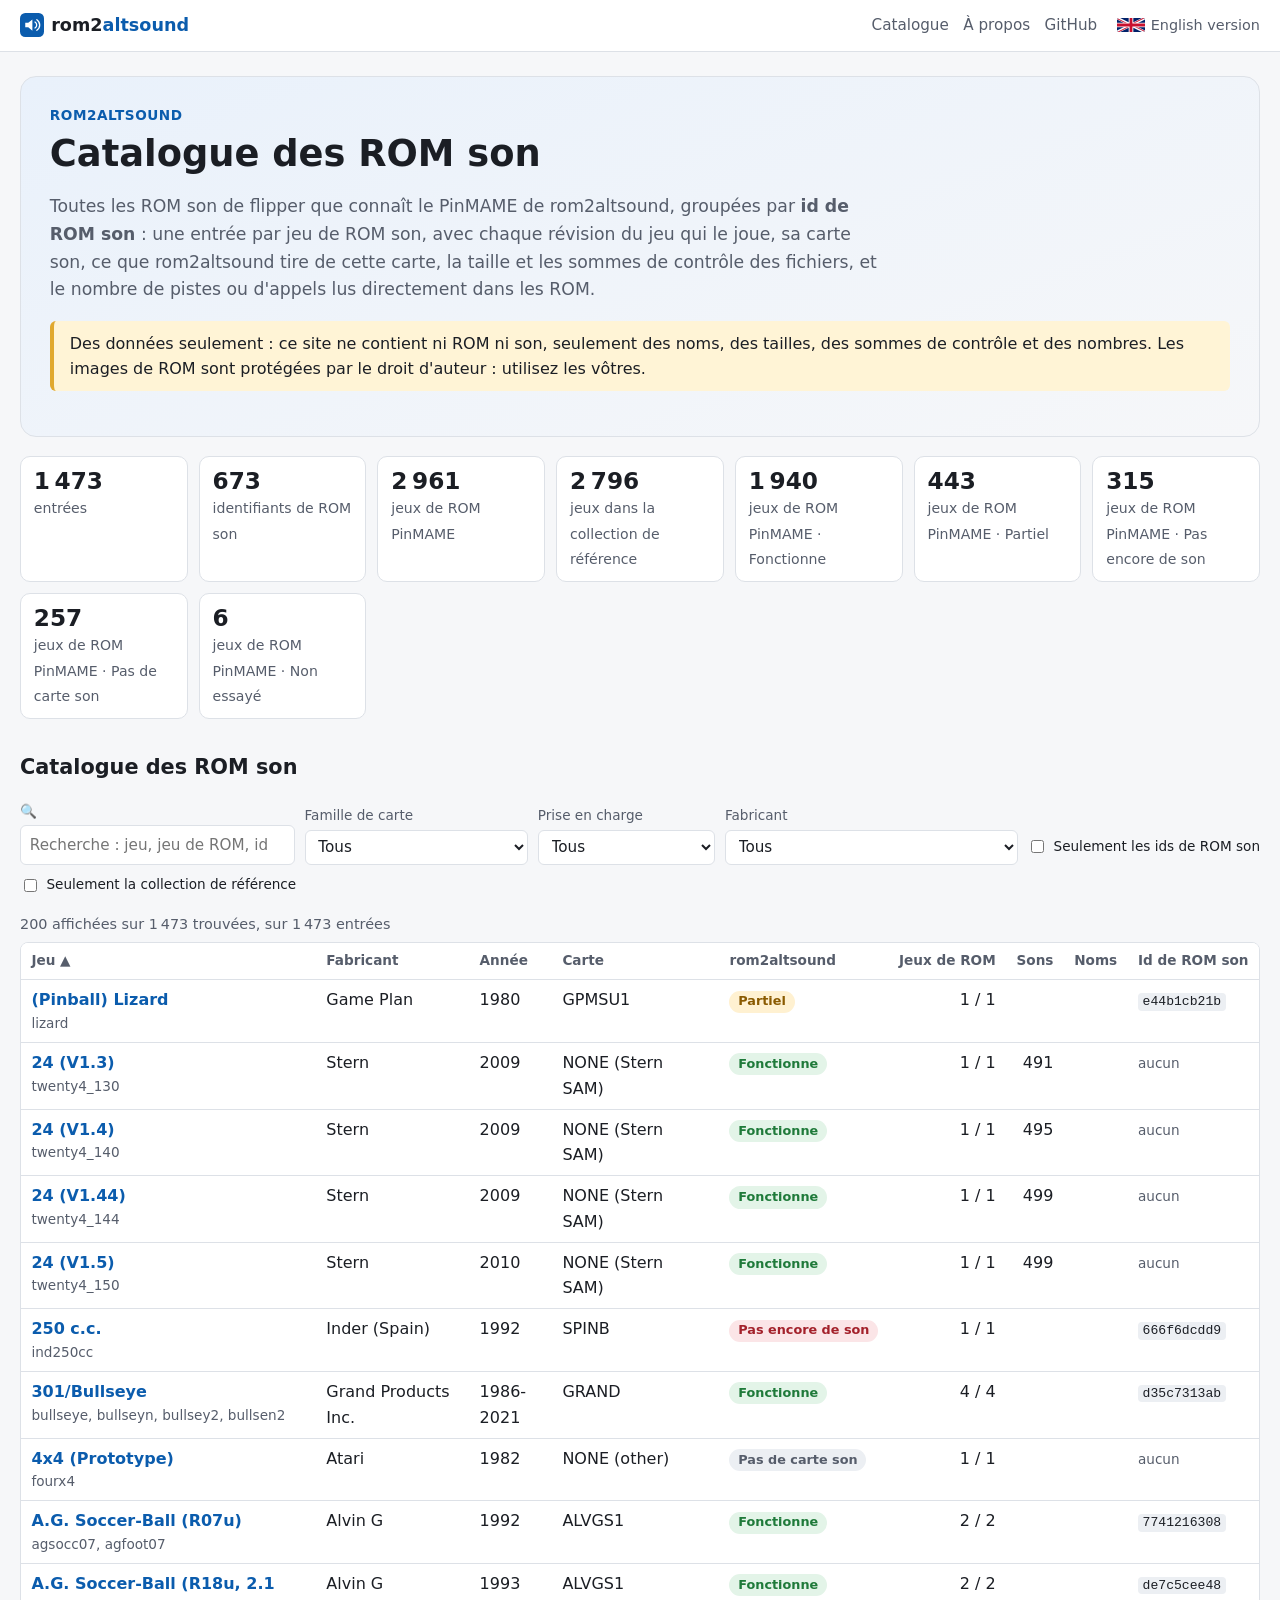
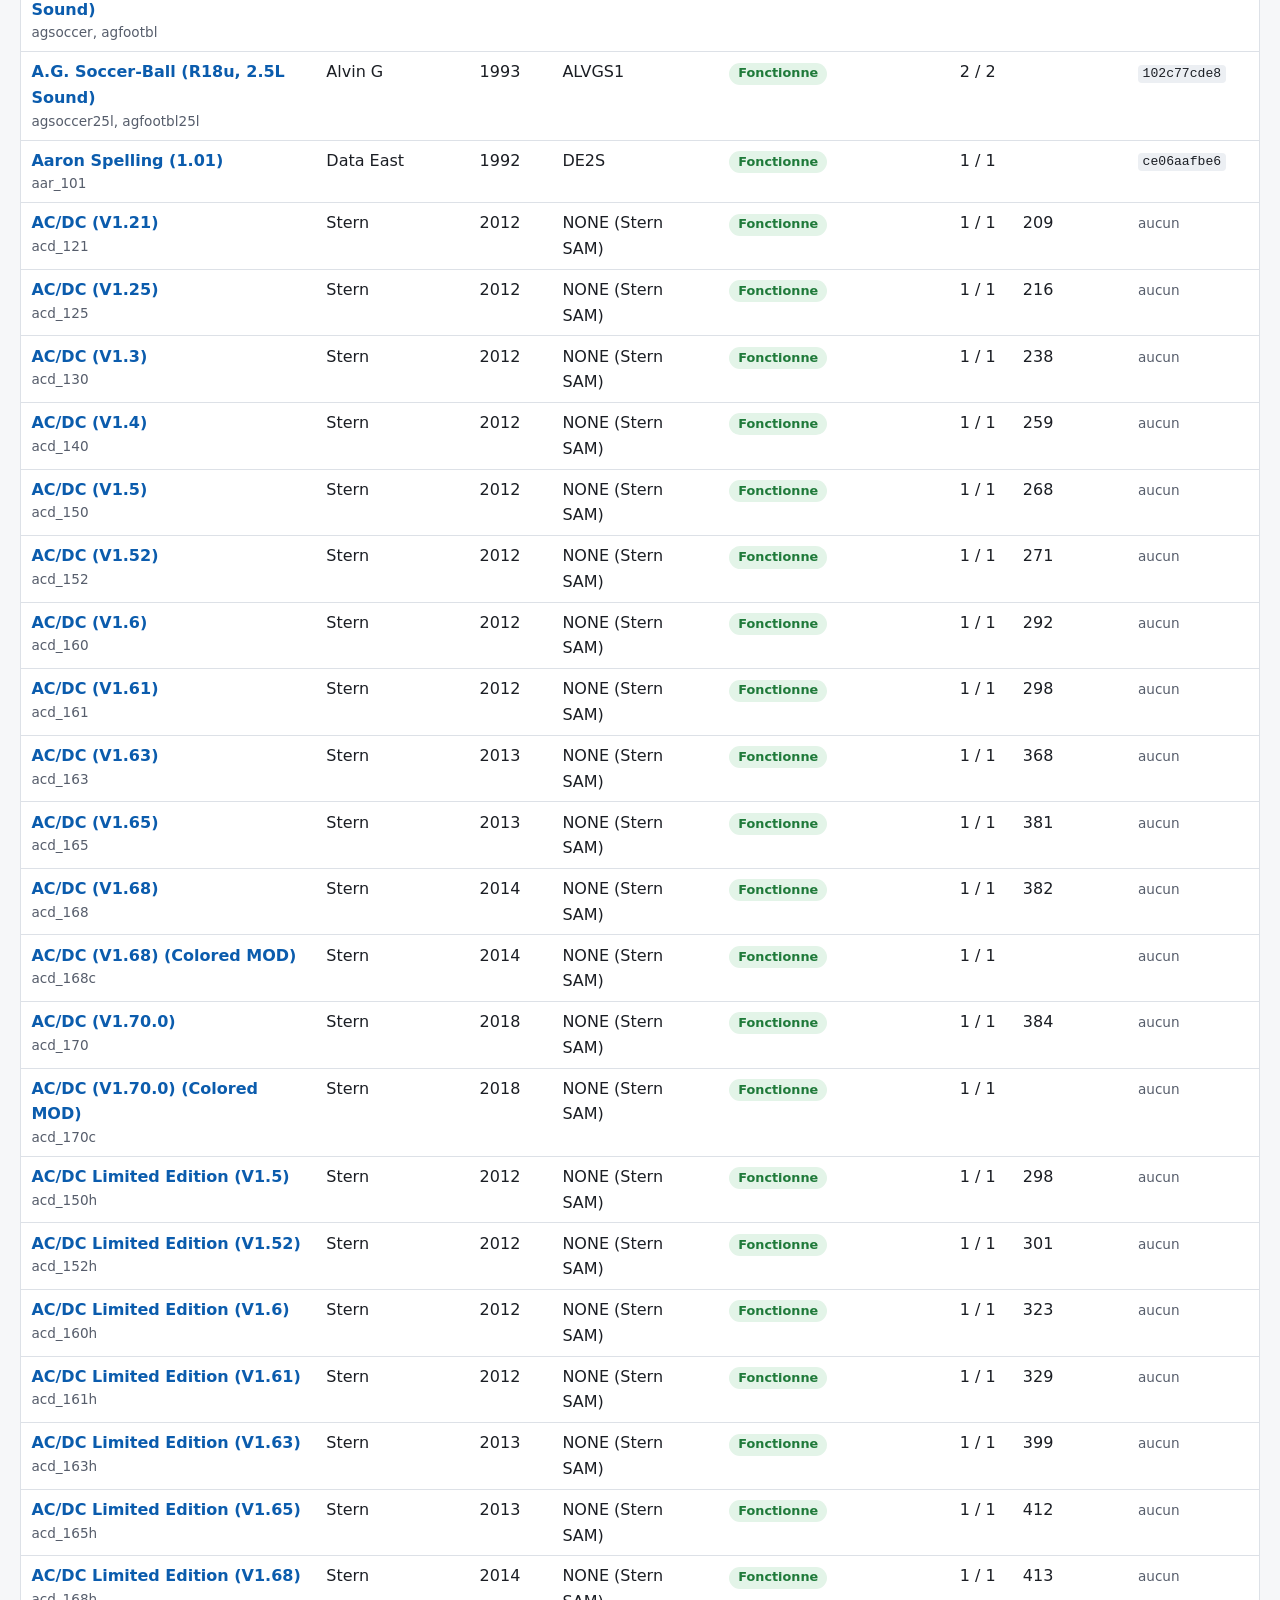
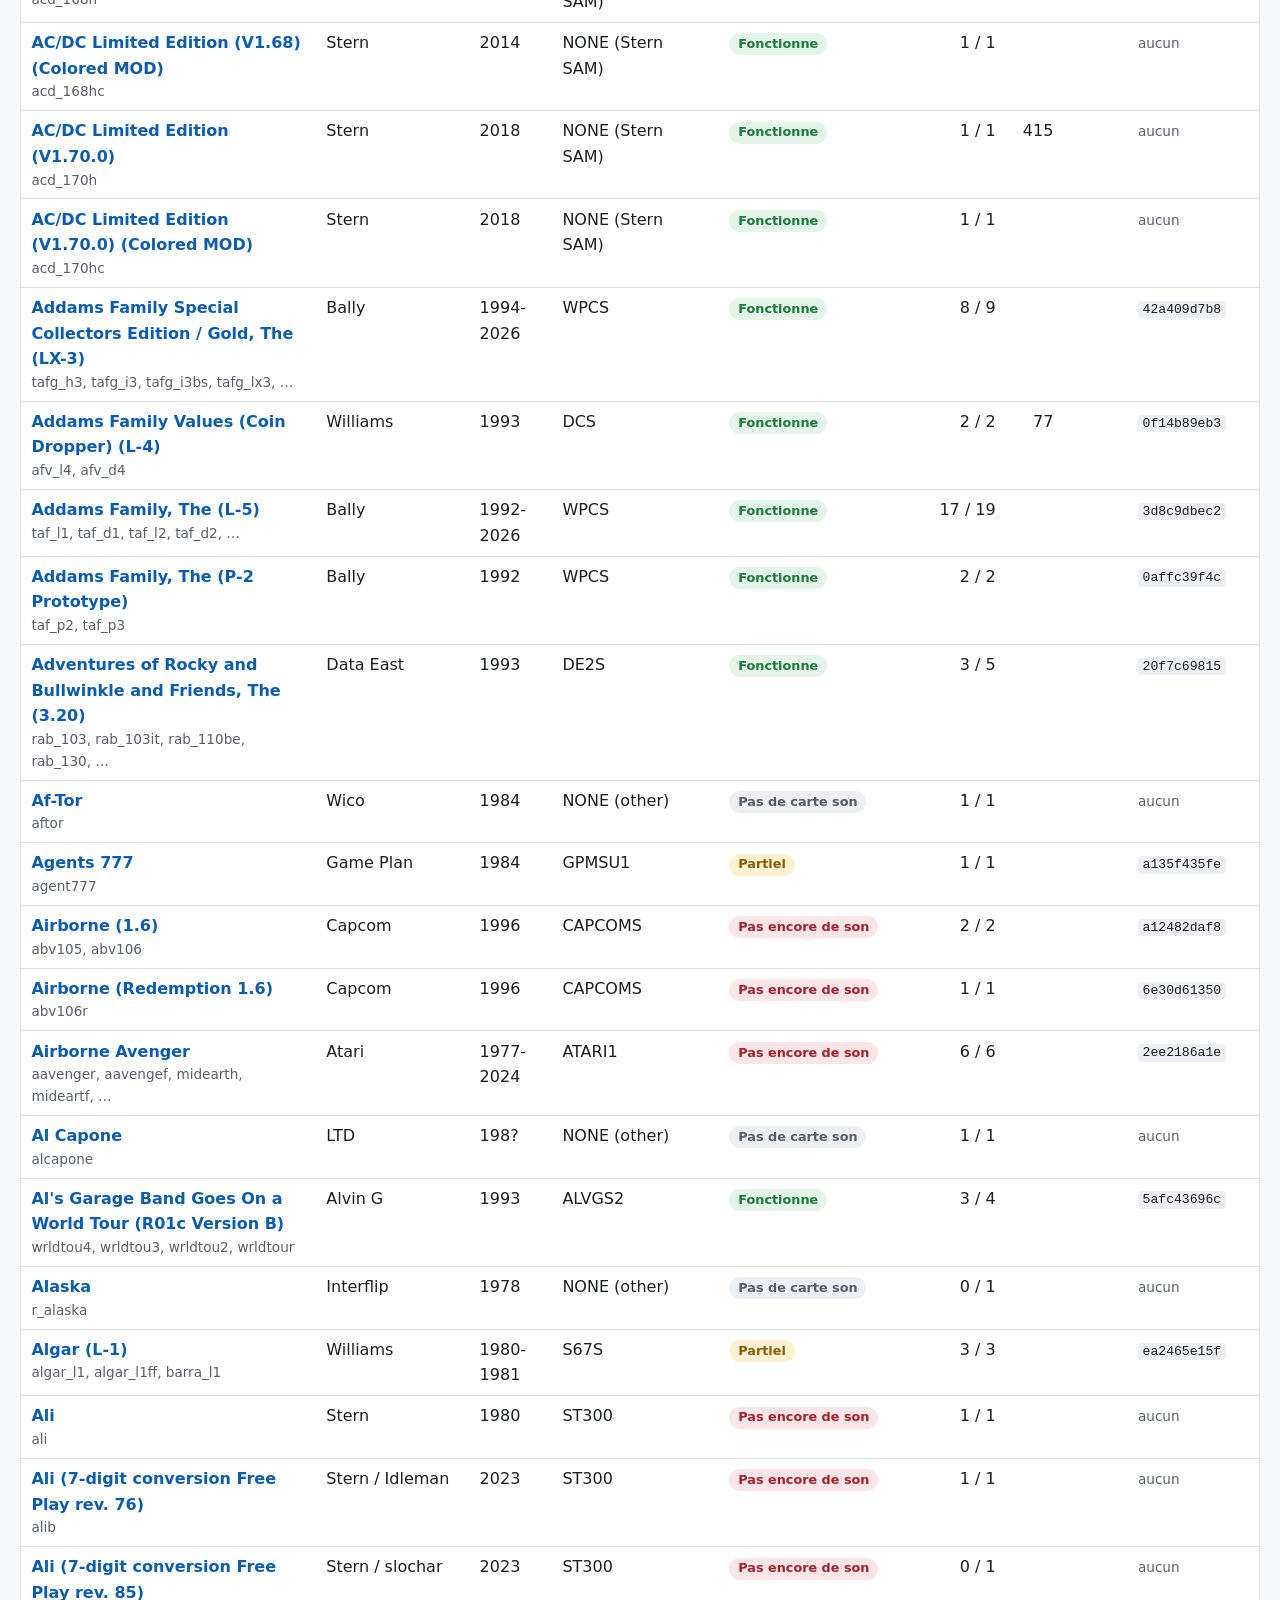
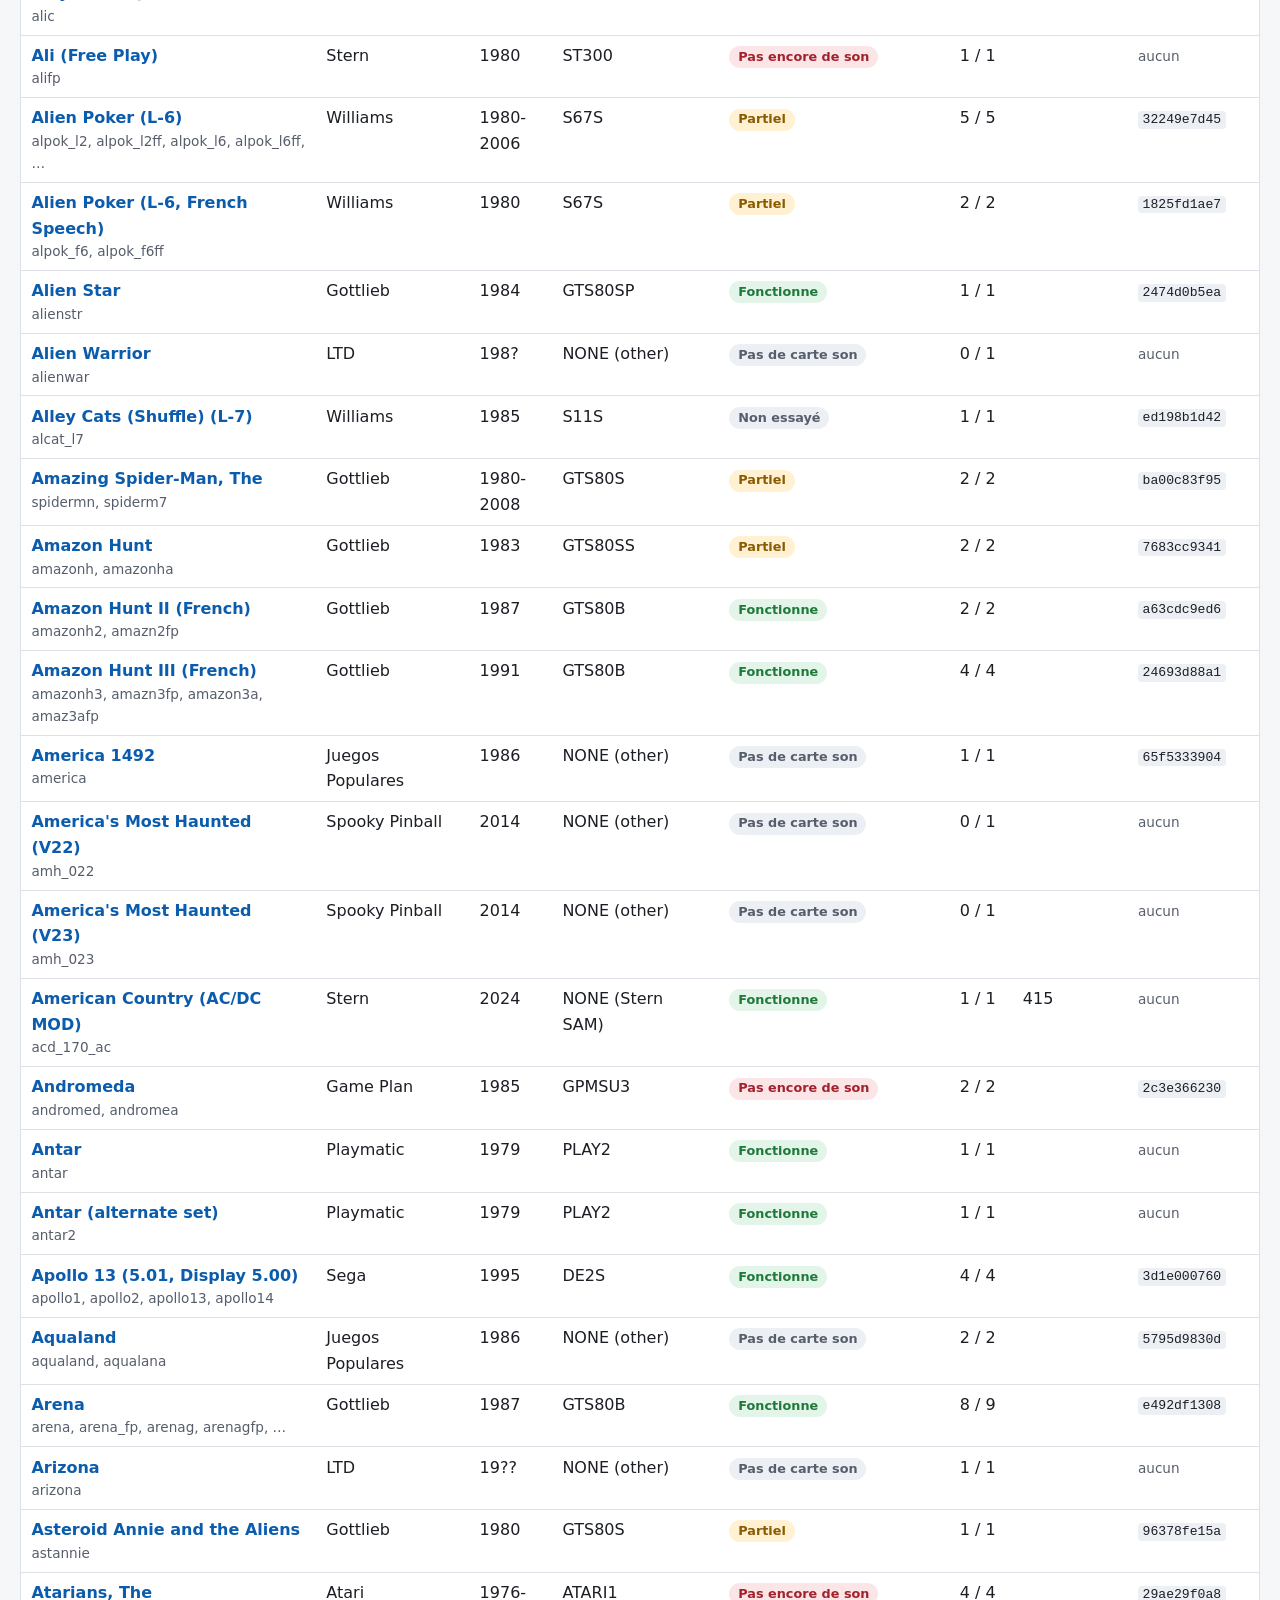
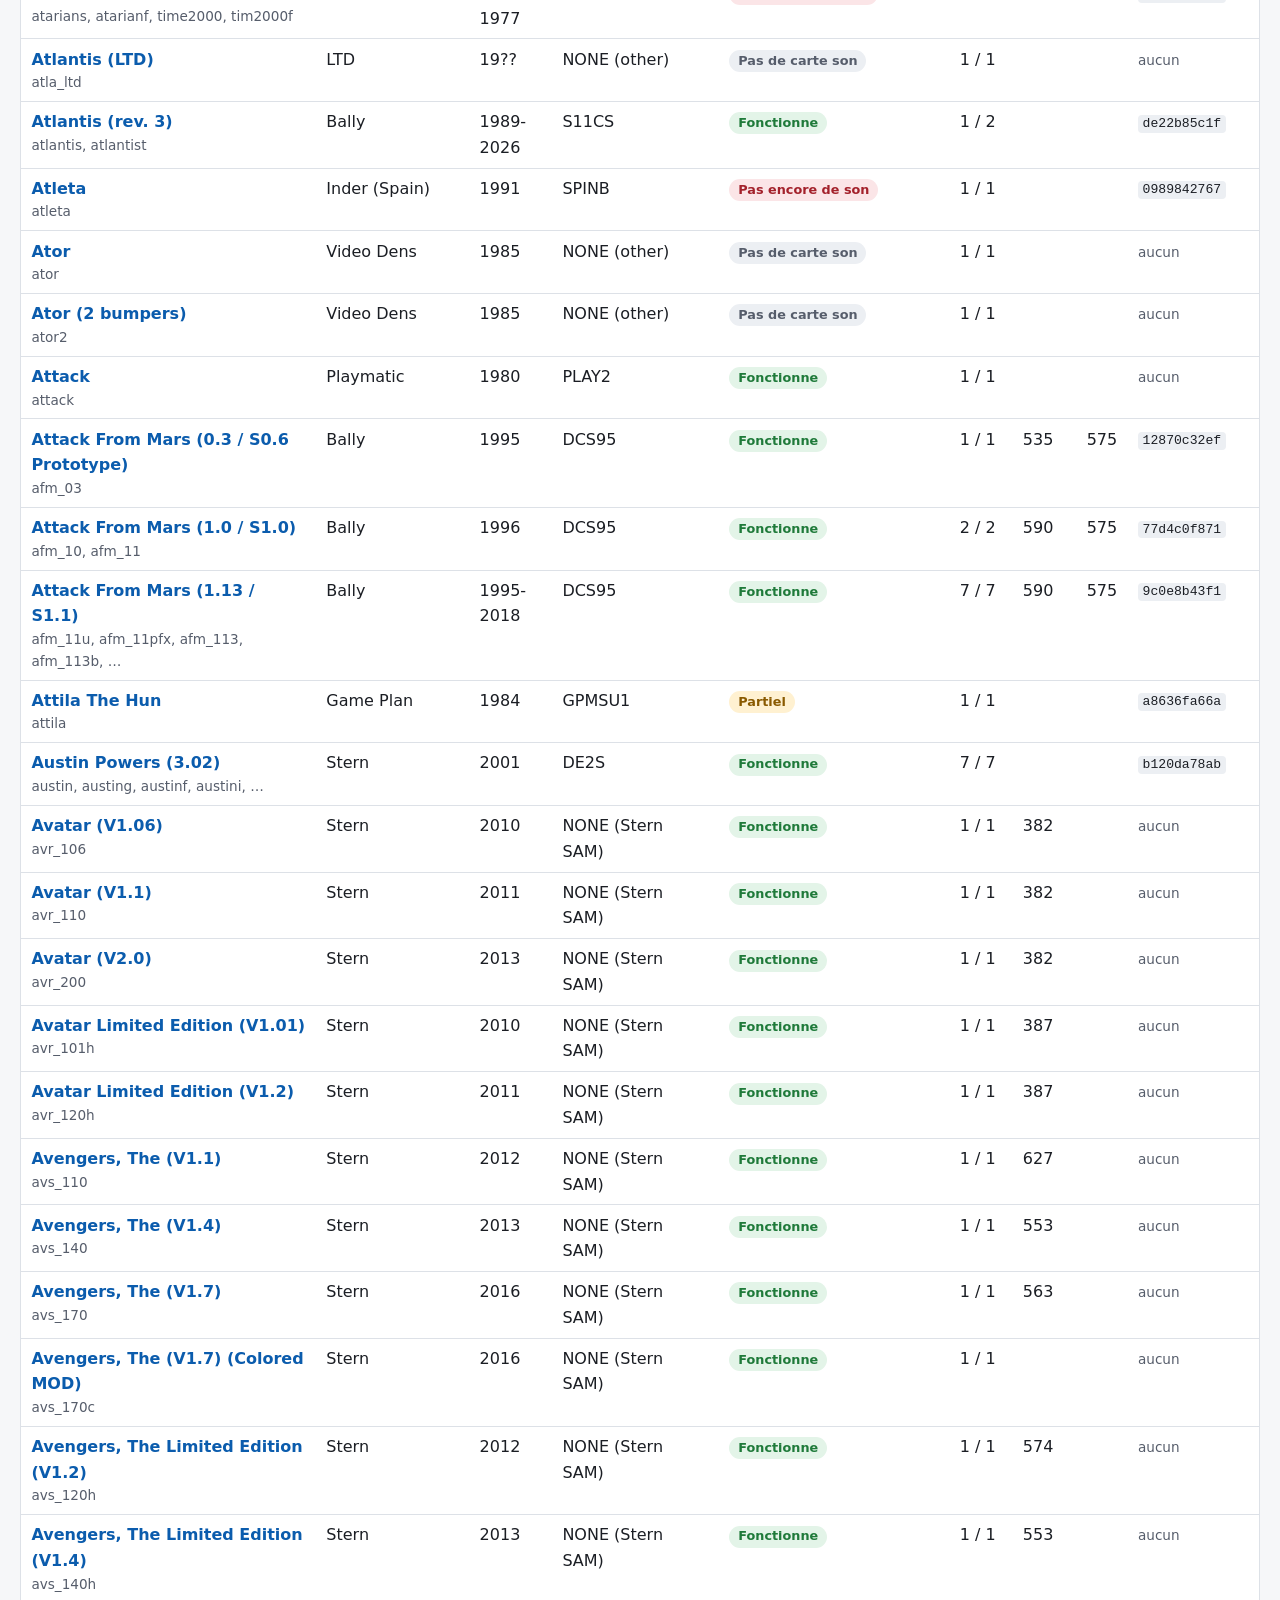
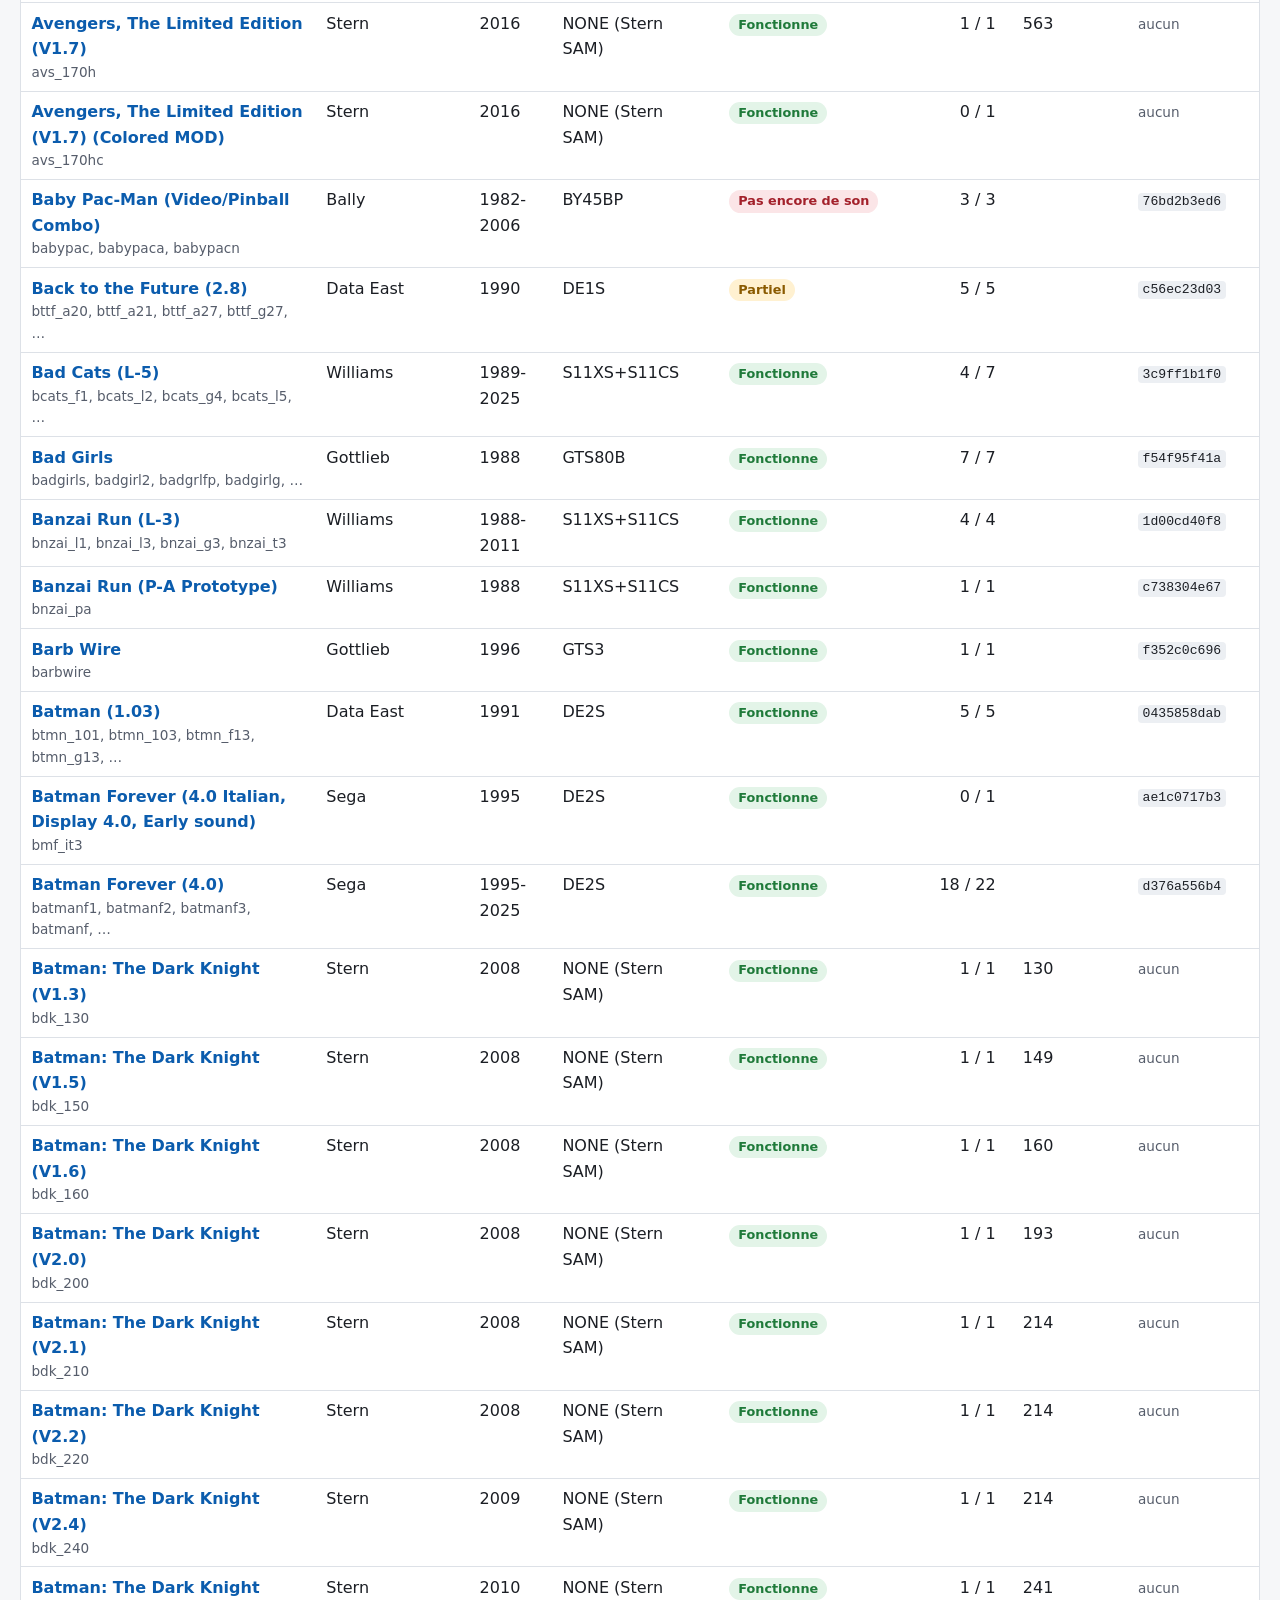
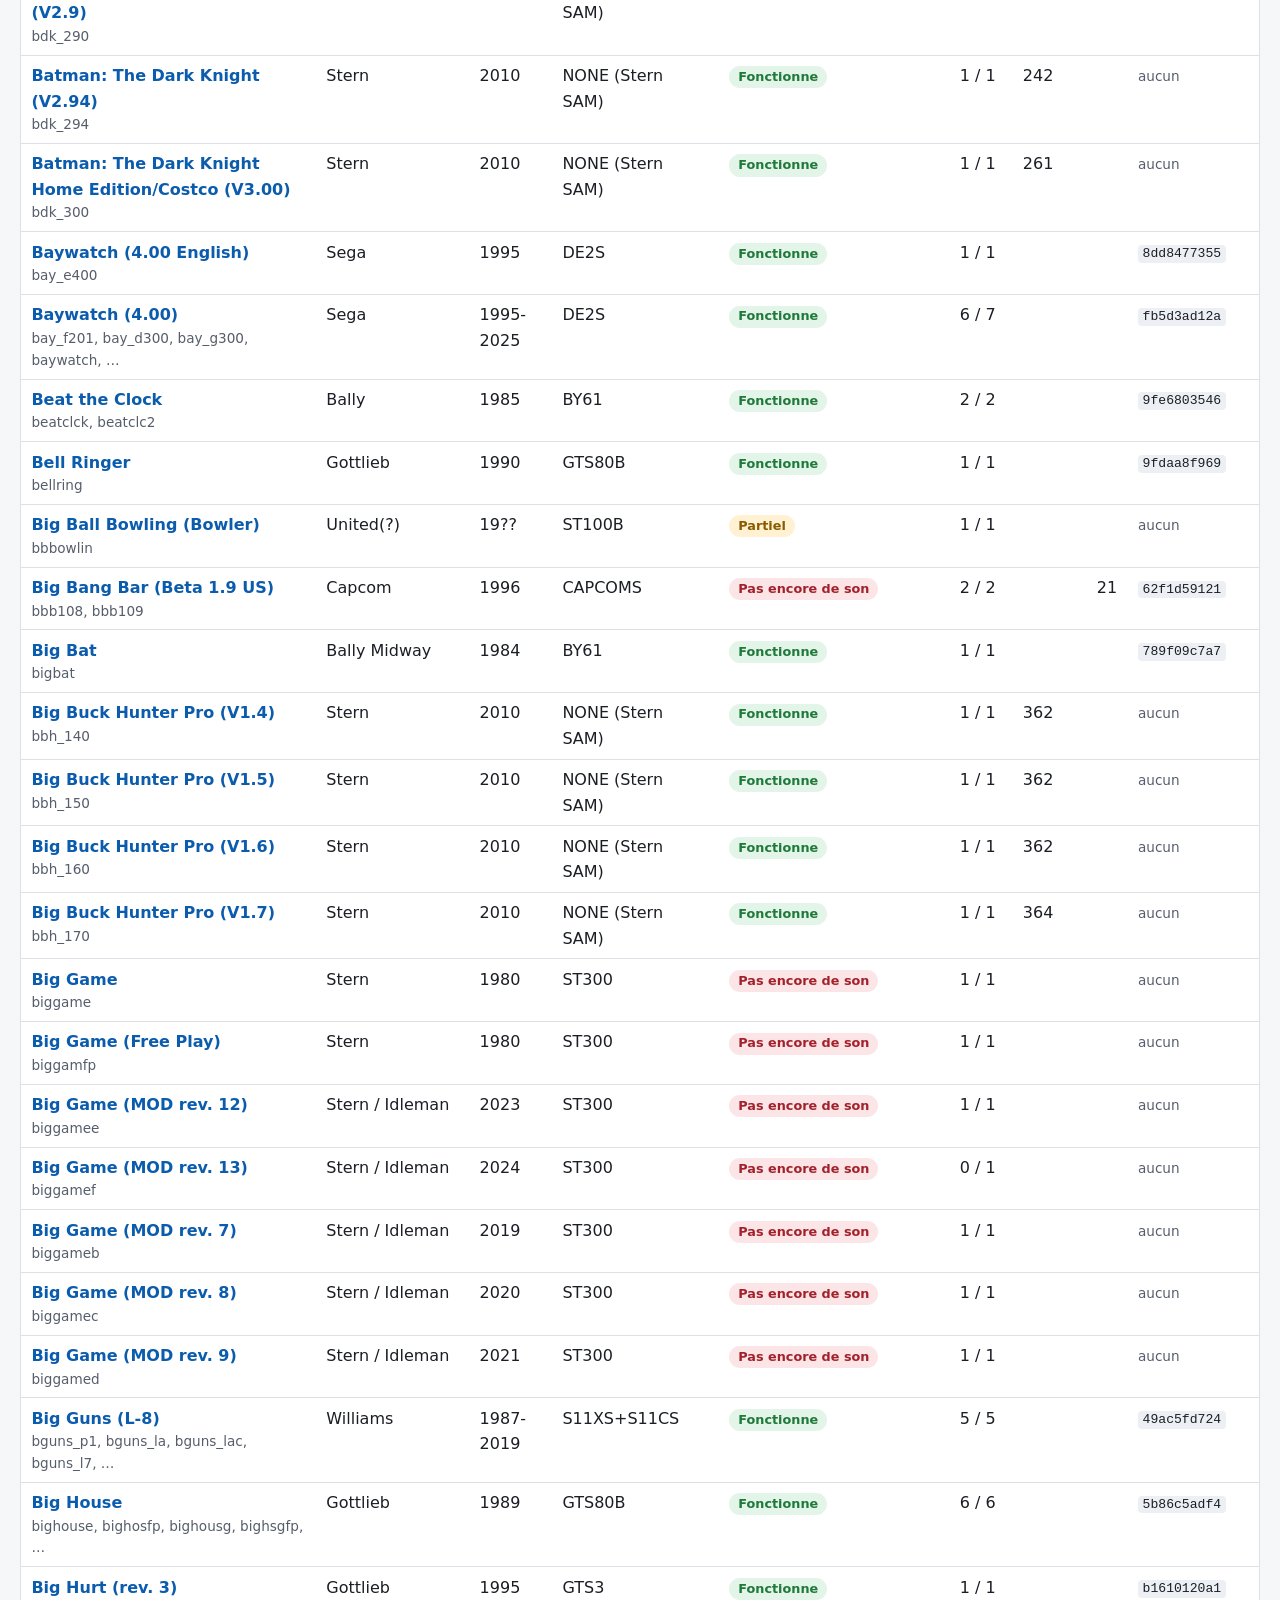
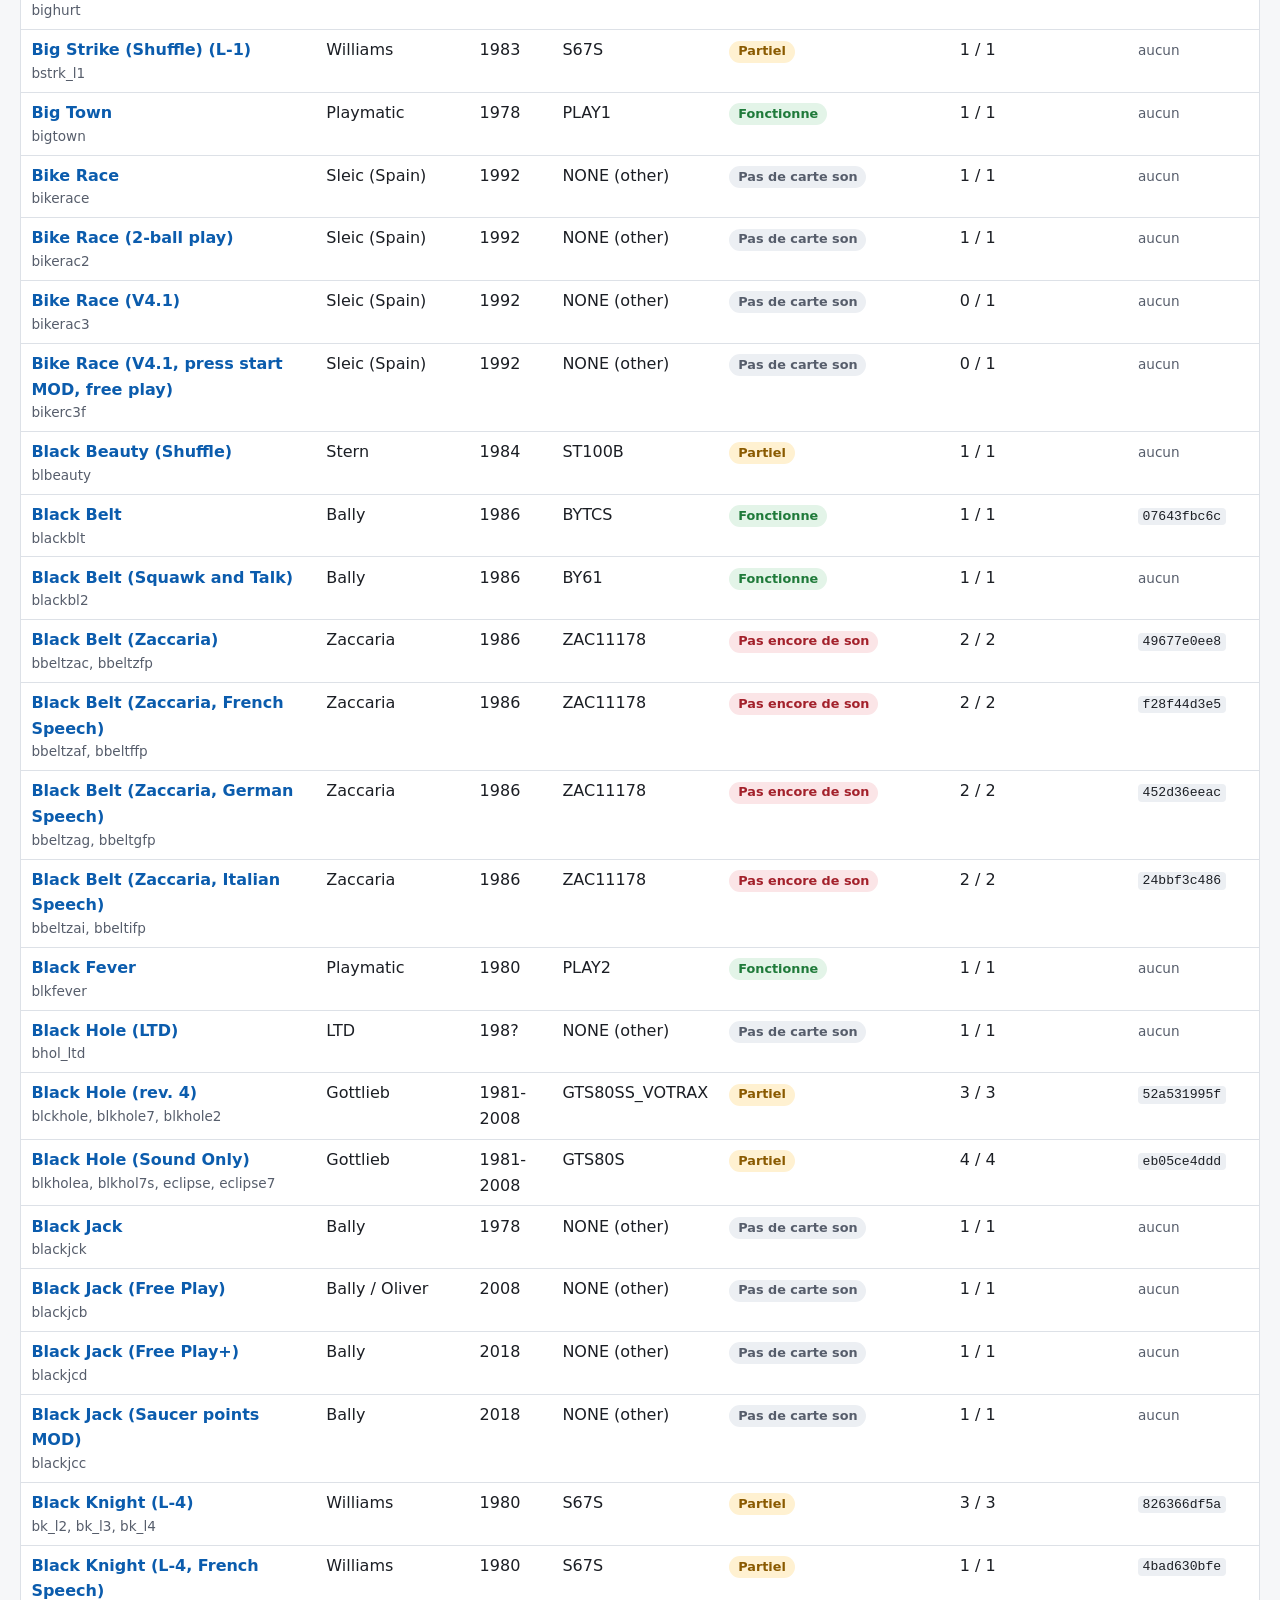
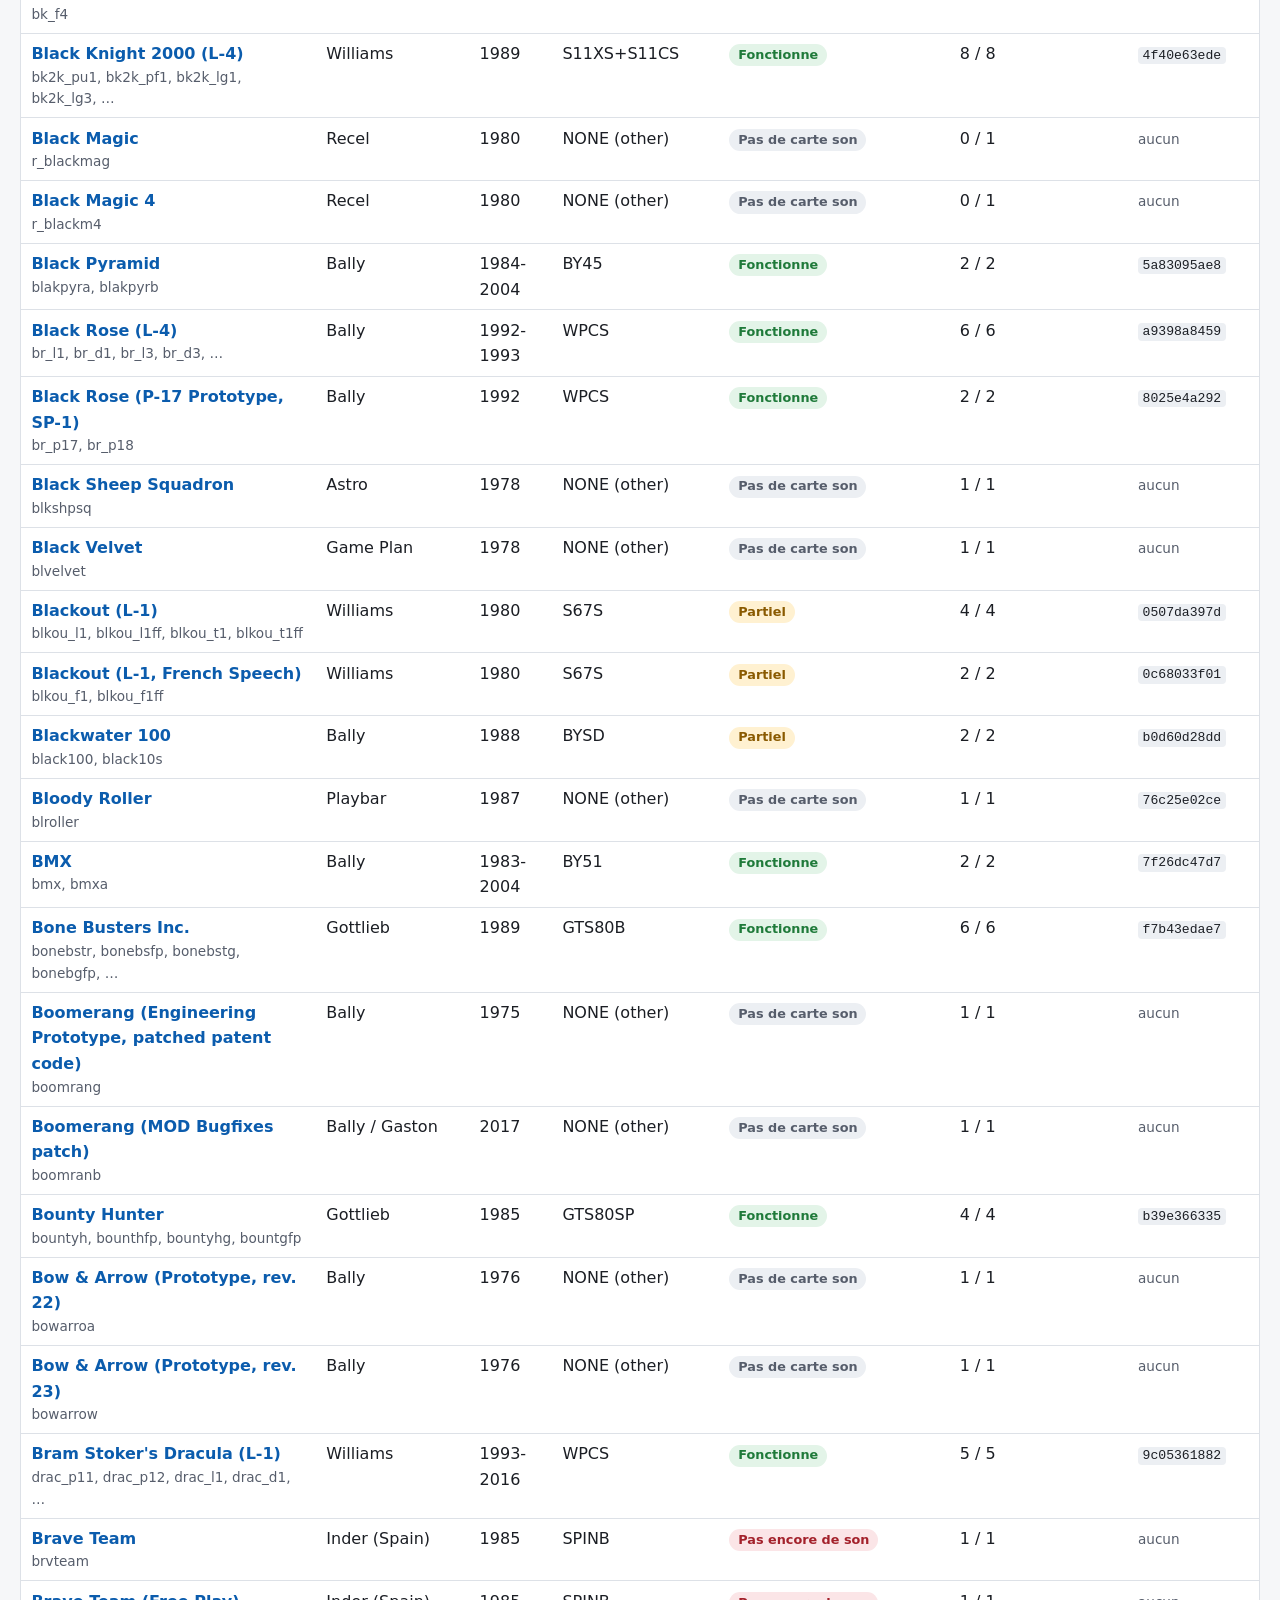
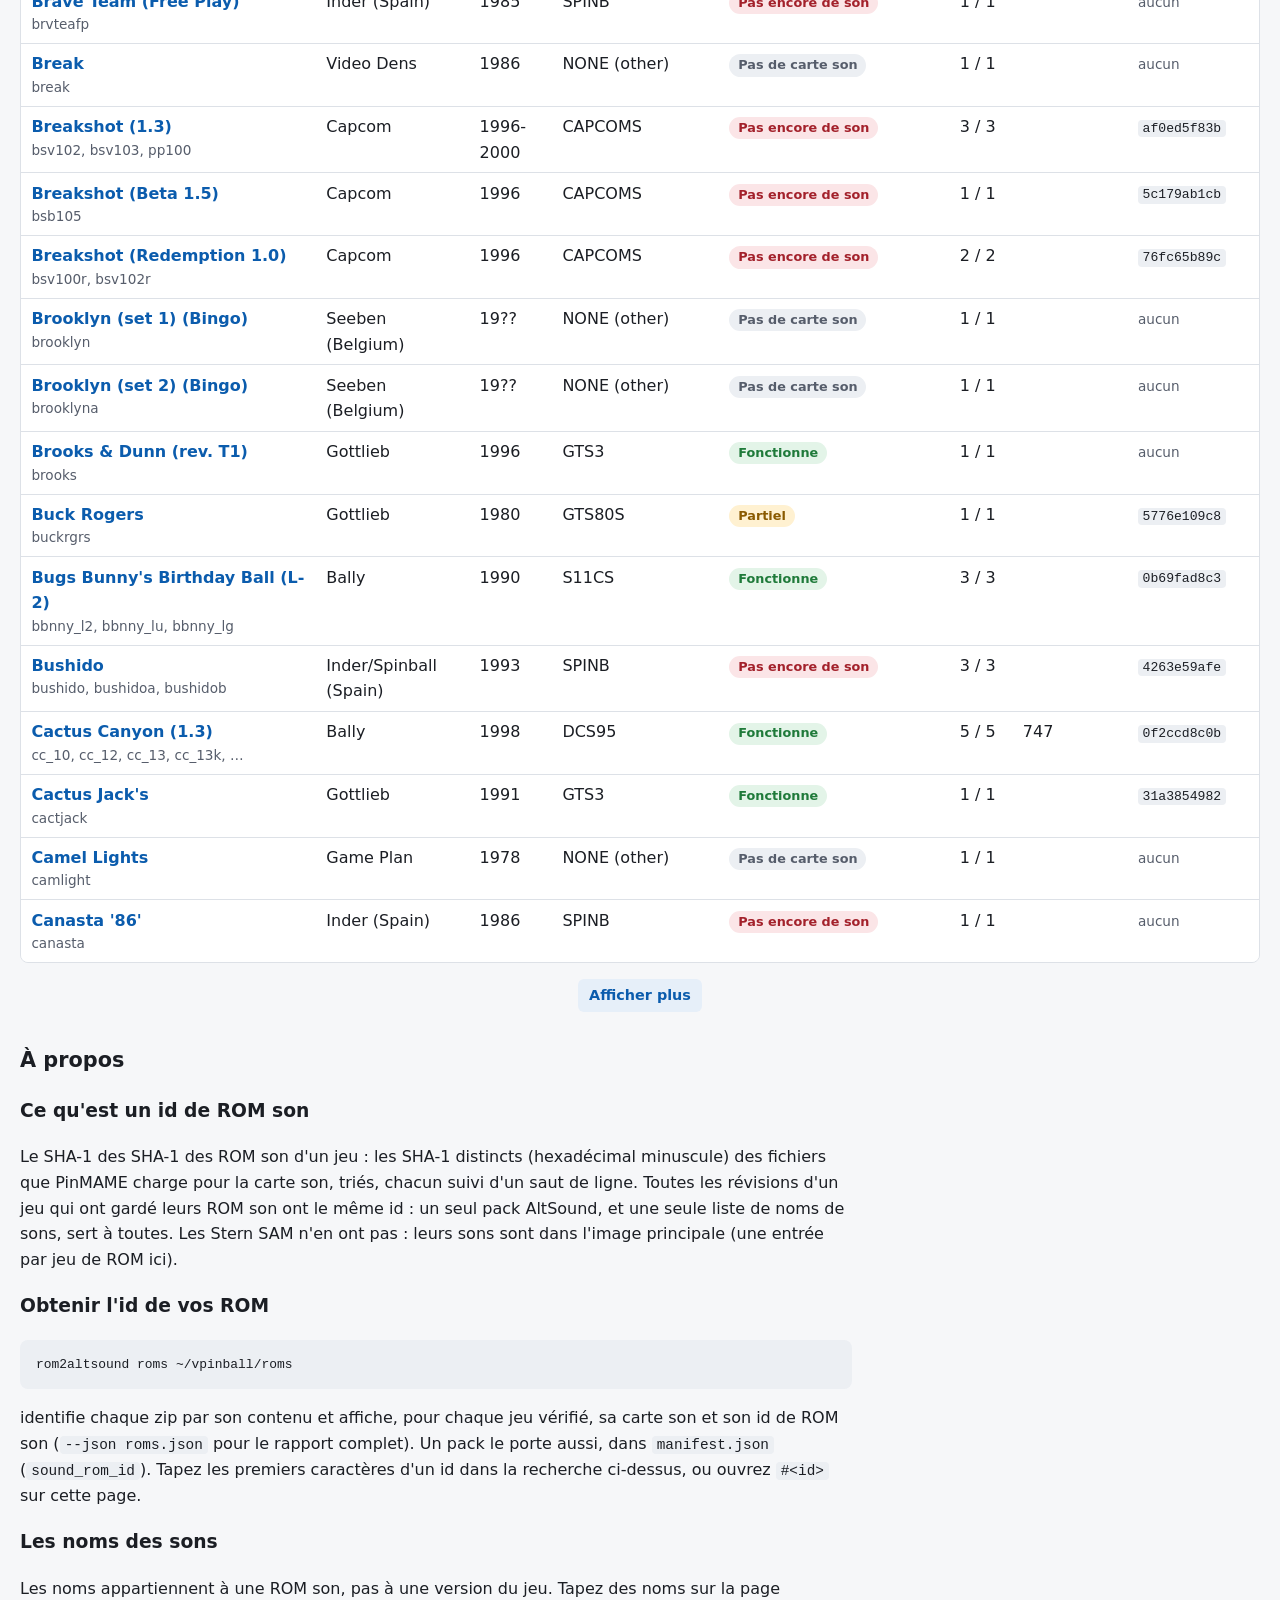
==== docs/fr/index.html @ f0ab394b "Sound ROM catalog: rom2altsound catalog and a Pages site `rom2altsound catalog <roms> --out catalog." ====
<!doctype html>
<html lang="fr" data-base="../">
<head>
<meta charset="utf-8">
<meta name="viewport" content="width=device-width, initial-scale=1">
<title>Catalogue des ROM son · rom2altsound</title>
<meta name="description" content="Toutes les ROM son de flipper que connaît PinMAME, groupées par id de ROM son : les jeux et révisions qui la partagent, leur carte son, ce que rom2altsound en tire, les sommes de contrôle des fichiers et le nombre de pistes lues dans les ROM.">
<link rel="canonical" href="https://le-syl21.github.io/rom2altsound/fr/">
<link rel="alternate" hreflang="en" href="https://le-syl21.github.io/rom2altsound/">
<link rel="alternate" hreflang="fr" href="https://le-syl21.github.io/rom2altsound/fr/">
<link rel="alternate" hreflang="x-default" href="https://le-syl21.github.io/rom2altsound/">
<meta property="og:type" content="website">
<meta property="og:site_name" content="rom2altsound">
<meta property="og:title" content="Catalogue des ROM son · rom2altsound">
<meta property="og:description" content="Toutes les ROM son de flipper que connaît PinMAME, groupées par id de ROM son : les jeux et révisions qui la partagent, leur carte son, ce que rom2altsound en tire, les sommes de contrôle des fichiers et le nombre de pistes lues dans les ROM.">
<meta property="og:url" content="https://le-syl21.github.io/rom2altsound/fr/">
<meta property="og:locale" content="fr_FR">
<meta name="color-scheme" content="light dark">
<link rel="icon" type="image/svg+xml" href="../img/favicon.svg">
<link rel="stylesheet" href="../style.css">
<script type="application/ld+json">{"@context": "https://schema.org", "@type": "Dataset", "name": "Catalogue des ROM son", "description": "Toutes les ROM son de flipper que connaît PinMAME, groupées par id de ROM son : les jeux et révisions qui la partagent, leur carte son, ce que rom2altsound en tire, les sommes de contrôle des fichiers et le nombre de pistes lues dans les ROM.", "url": "https://le-syl21.github.io/rom2altsound/fr/", "inLanguage": "fr", "isAccessibleForFree": true, "distribution": {"@type": "DataDownload", "encodingFormat": "application/json", "contentUrl": "https://le-syl21.github.io/rom2altsound/catalog.json"}}</script>
<script defer src="../app.js"></script>
</head>
<body>
<header class="site"><div class="wrap wide">
<a class="brand" href="./"><img src="../img/favicon.svg" alt="" width="24" height="24"><span>rom2<b>altsound</b></span></a>
<nav class="main"><a href="#catalog">Catalogue</a><a href="#about">À propos</a><a href="https://github.com/Le-Syl21/rom2altsound">GitHub</a></nav>
<a class="lang" href="../" hreflang="en" lang="en"><img src="../img/gb.svg" alt="" width="21" height="14">English version</a>
</div></header>
<main><div class="wrap wide">
<div class="hero">
<p class="eyebrow">rom2altsound</p>
<h1>Catalogue des ROM son</h1>
<p class="lead">Toutes les ROM son de flipper que connaît le PinMAME de rom2altsound, groupées par <strong>id de ROM son</strong> : une entrée par jeu de ROM son, avec chaque révision du jeu qui le joue, sa carte son, ce que rom2altsound tire de cette carte, la taille et les sommes de contrôle des fichiers, et le nombre de pistes ou d'appels lus directement dans les ROM.</p>
<p class="note">Des données seulement : ce site ne contient ni ROM ni son, seulement des noms, des tailles, des sommes de contrôle et des nombres. Les images de ROM sont protégées par le droit d'auteur : utilisez les vôtres.</p>
</div>
<p id="status" class="count">Chargement du catalogue…</p>
<div id="app" hidden>
<div id="stats" class="stats"></div>
<section id="detail" hidden aria-live="polite"></section>
<h2 id="catalog">Catalogue des ROM son</h2>
<div class="controls">
<label class="grow"><span>&#128269;</span><input type="search" id="q" autocomplete="off" spellcheck="false"></label>
<label>Famille de carte<select id="family"><option value=""></option></select></label>
<label>Prise en charge<select id="support"><option value=""></option></select></label>
<label>Fabricant<select id="maker"><option value=""></option></select></label>
<label class="check"><input type="checkbox" id="onlyIds"><span id="lOnlyIds"></span></label>
<label class="check"><input type="checkbox" id="onlyFound"><span id="lOnlyFound"></span></label>
</div>
<p id="count" class="count"></p>
<div class="table"><table><thead><tr><th data-k="title" class="" aria-sort="none"><button type="button">Jeu</button></th><th data-k="maker" class="hide-sm" aria-sort="none"><button type="button">Fabricant</button></th><th data-k="year" class="" aria-sort="none"><button type="button">Année</button></th><th data-k="family" class="" aria-sort="none"><button type="button">Carte</button></th><th data-k="support" class="" aria-sort="none"><button type="button">rom2altsound</button></th><th data-k="sets" class="num" aria-sort="none"><button type="button">Jeux de ROM</button></th><th data-k="sounds" class="num" aria-sort="none"><button type="button">Sons</button></th><th data-k="names" class="num" aria-sort="none"><button type="button">Noms</button></th><th data-k="id" class="hide-sm" aria-sort="none"><button type="button">Id de ROM son</button></th></tr></thead><tbody id="rows"></tbody></table></div>
<p class="more"><button class="btn" type="button" id="more" hidden></button></p>
</div>
<section class="about">
<h2 id="about">À propos</h2>
<h3>Ce qu'est un id de ROM son</h3>
<p>Le SHA-1 des SHA-1 des ROM son d'un jeu : les SHA-1 distincts (hexadécimal minuscule) des fichiers que
PinMAME charge pour la carte son, triés, chacun suivi d'un saut de ligne. Toutes les révisions d'un jeu qui
ont gardé leurs ROM son ont le même id : un seul pack AltSound, et une seule liste de noms de sons, sert à
toutes. Les Stern SAM n'en ont pas : leurs sons sont dans l'image principale (une entrée par jeu de ROM
ici).</p>
<h3>Obtenir l'id de vos ROM</h3>
<pre><code>rom2altsound roms ~/vpinball/roms</code></pre>
<p>identifie chaque zip par son contenu et affiche, pour chaque jeu vérifié, sa carte son et son id de ROM
son (<code>--json roms.json</code> pour le rapport complet). Un pack le porte aussi, dans
<code>manifest.json</code> (<code>sound_rom_id</code>). Tapez les premiers caractères d'un id dans la
recherche ci-dessus, ou ouvrez <code>#&lt;id&gt;</code> sur cette page.</p>
<h3>Les noms des sons</h3>
<p>Les noms appartiennent à une ROM son, pas à une version du jeu. Tapez des noms sur la page d'écoute d'un
pack (<code>index.html</code>) ; <strong>Export names</strong> enregistre un <code>names.csv</code> qui porte
l'id de ROM son ; mettez-le dans un pack avec</p>
<pre><code>rom2altsound names afm_113b names.csv
rom2altsound afm_113b --names names.csv</code></pre>
<p>Un <code>names.csv</code> convient à tous les jeux de ROM d'une même entrée, et il est refusé pour d'autres
ROM son. La colonne <em>Noms</em> compte les commandes que le <a href="https://github.com/vpinball/pinmame/blob/master/release/sounds.dat">sounds.dat</a> de PinMAME
nomme pour les jeux de ROM de l'entrée (les noms eux-mêmes ne sont pas reproduits ici).</p>
<h3>Les colonnes</h3>
<ul>
<li><strong>Carte</strong> : la famille de carte son (le <code>SNDBRD_*</code> de PinMAME), telle que
l'initialisation de la machine la démarre, avec un lien vers les notes de la famille.</li>
<li><strong>rom2altsound</strong> : le résultat du <a href="https://github.com/Le-Syl21/rom2altsound/blob/main/docs/board-support.md">relevé des cartes</a>
pour la famille : <em>Fonctionne</em> (les sons sortent, distincts, chacun depuis le silence),
<em>Partiel</em>, <em>Pas encore de son</em>, <em>Pas de carte son</em>.</li>
<li><strong>Jeux de ROM</strong> : combien des jeux de ROM PinMAME de l'entrée étaient complets dans la
collection de référence d'où le catalogue est tiré (2804 zips VPinMAME), sur le total.</li>
<li><strong>Sons</strong> : lu dans les ROM sans les faire tourner, là où leur organisation est connue : les
pistes remplies du catalogue DCS (et Pinball 2000), les entrées de la table d'appels d'un Stern SAM. Vide
pour les autres cartes : leurs commandes ne se trouvent qu'en les jouant.</li>
</ul>
<h3>Refaire le catalogue</h3>
<pre><code>rom2altsound catalog ~/vpinball/roms --out docs/catalog.json
python3 docs/build_site.py</code></pre>
<p>Les ROM ne quittent jamais votre machine : la commande les lit et n'écrit que des métadonnées.</p>
</section>
</div></main>
<footer class="site"><div class="wrap wide">
<a href="https://github.com/Le-Syl21/rom2altsound">Code source et tickets sur GitHub</a><a href="https://github.com/Le-Syl21/rom2altsound/blob/main/README.md">README</a>
<span>rom2altsound est un logiciel libre (BSD-3-Clause). PinMAME et Visual Pinball sont des projets distincts, développés par leurs propres auteurs.</span>
</div></footer>
</body>
</html>
---- docs/style.css ----
:root {
  --bg: #f6f7f9;
  --surface: #ffffff;
  --text: #1b1e24;
  --muted: #565d6b;
  --line: #dde1e7;
  --accent: #0b5cad;
  --accent-strong: #094a8c;
  --accent-soft: #e6eff9;
  --on-accent: #ffffff;
  --code-bg: #eceff3;
  --warn-bg: #fff4d6;
  --warn-line: #e0a82e;
  --hero-from: #e9f1fb;
  --hero-to: #f6f7f9;
  --ok: #1f7a3a; --ok-bg: #e3f4e8; --part: #8a5a00; --part-bg: #fff1d1; --no: #a3212b; --no-bg: #fbe5e7; --nb: #565d6b; --nb-bg: #eceff3;
}
@media (prefers-color-scheme: dark) {
  :root:not([data-theme="light"]) {
    --bg: #12151a;
    --surface: #1b1f26;
    --text: #e8ebf0;
    --muted: #a2a9b6;
    --line: #313743;
    --accent: #6cb2ff;
    --accent-strong: #9ccbff;
    --accent-soft: #1c2c40;
    --on-accent: #0b1a2b;
    --code-bg: #252a33;
    --warn-bg: #3a2f12;
    --warn-line: #a88420;
    --hero-from: #17263a;
    --hero-to: #12151a;
  --ok: #7ed79a; --ok-bg: #173523; --part: #f0c46a; --part-bg: #3a2f12; --no: #ff9aa2; --no-bg: #401b1f; --nb: #a2a9b6; --nb-bg: #252a33;
  }
}
:root[data-theme="dark"] {
  --bg: #12151a;
  --surface: #1b1f26;
  --text: #e8ebf0;
  --muted: #a2a9b6;
  --line: #313743;
  --accent: #6cb2ff;
  --accent-strong: #9ccbff;
  --accent-soft: #1c2c40;
  --on-accent: #0b1a2b;
  --code-bg: #252a33;
  --warn-bg: #3a2f12;
  --warn-line: #a88420;
  --hero-from: #17263a;
  --hero-to: #12151a;
  --ok: #7ed79a; --ok-bg: #173523; --part: #f0c46a; --part-bg: #3a2f12; --no: #ff9aa2; --no-bg: #401b1f; --nb: #a2a9b6; --nb-bg: #252a33;
}

* { box-sizing: border-box; }
html { -webkit-text-size-adjust: 100%; }
body {
  margin: 0;
  background: var(--bg);
  color: var(--text);
  font: 16px/1.6 system-ui, -apple-system, "Segoe UI", Roboto, "Helvetica Neue", Arial, sans-serif;
}
a { color: var(--accent); }
a:hover { color: var(--accent-strong); }
img { max-width: 100%; height: auto; }
code, pre, kbd { font-family: ui-monospace, SFMono-Regular, Menlo, Consolas, monospace; font-size: 0.9em; }
code { background: var(--code-bg); padding: 0.1em 0.35em; border-radius: 4px; overflow-wrap: anywhere; }
kbd { background: var(--surface); border: 1px solid var(--line); border-bottom-width: 2px; padding: 0 0.35em; border-radius: 4px; }
pre { background: var(--code-bg); padding: 0.9rem 1rem; border-radius: 8px; overflow-x: auto; line-height: 1.45; }
pre code { background: none; padding: 0; overflow-wrap: normal; }
.muted { color: var(--muted); font-size: 0.92rem; }

.wrap { max-width: 62rem; margin: 0 auto; padding-inline: 1.25rem; }

header.site { background: var(--surface); border-bottom: 1px solid var(--line); }
header.site .wrap { display: flex; flex-wrap: wrap; align-items: center; gap: 0.5rem 1.25rem; padding-block: 0.7rem; }
.brand { display: inline-flex; align-items: center; gap: 0.45rem; font-weight: 700; font-size: 1.1rem; color: var(--text); text-decoration: none; margin-right: auto; }
.brand img { width: 24px; height: 24px; }
.brand b { color: var(--accent); font-weight: inherit; }
nav.main { display: flex; flex-wrap: wrap; gap: 0.2rem 0.9rem; }
nav.main a { color: var(--muted); text-decoration: none; font-size: 0.95rem; }
nav.main a:hover { color: var(--accent); }
.lang { display: inline-flex; align-items: center; gap: 0.35rem; font-size: 0.9rem; color: var(--muted); text-decoration: none; }
.lang img { height: 14px; width: auto; border-radius: 2px; }
main { padding-block: 1.5rem 3rem; }
h1 { font-size: clamp(1.6rem, 4vw, 2.3rem); line-height: 1.2; margin: 0 0 0.5rem; }
h2 { font-size: 1.3rem; margin: 2rem 0 0.7rem; scroll-margin-top: 1rem; }
.wide { max-width: 84rem; }
.lead { font-size: 1.08rem; color: var(--muted); max-width: 52rem; }
.hero { background: linear-gradient(160deg, var(--hero-from), var(--hero-to)); border: 1px solid var(--line); border-radius: 16px; padding: clamp(1rem, 3vw, 1.8rem); margin-bottom: 1.2rem; }
.eyebrow { margin: 0 0 0.3rem; font-size: 0.85rem; font-weight: 600; letter-spacing: 0.04em; text-transform: uppercase; color: var(--accent); }
.note { background: var(--warn-bg); border-left: 4px solid var(--warn-line); padding: 0.6rem 1rem; border-radius: 6px; margin: 1rem 0; }

.stats { display: grid; grid-template-columns: repeat(auto-fit, minmax(9.5rem, 1fr)); gap: 0.7rem; margin: 1rem 0; }
.stat { background: var(--surface); border: 1px solid var(--line); border-radius: 10px; padding: 0.6rem 0.8rem; }
.stat b { display: block; font-size: 1.45rem; line-height: 1.2; font-variant-numeric: tabular-nums; }
.stat span { color: var(--muted); font-size: 0.88rem; }

.controls { display: flex; flex-wrap: wrap; gap: 0.6rem; align-items: end; margin: 1rem 0 0.6rem; }
.controls label { display: flex; flex-direction: column; gap: 0.2rem; font-size: 0.85rem; color: var(--muted); }
.controls label.grow { flex: 1 1 16rem; }
.controls label.check { flex-direction: row; align-items: center; gap: 0.4rem; padding-bottom: 0.45rem; color: var(--text); }
input[type=search], select { font: inherit; font-size: 0.95rem; color: var(--text); background: var(--surface); border: 1px solid var(--line); border-radius: 6px; padding: 0.4rem 0.55rem; min-width: 0; max-width: 100%; }
input[type=search]:focus, select:focus, button:focus-visible, a:focus-visible { outline: 2px solid var(--accent); outline-offset: 1px; }
.count { color: var(--muted); font-size: 0.9rem; margin: 0.3rem 0; }

.table { overflow-x: auto; margin: 0.4rem 0 1rem; border: 1px solid var(--line); border-radius: 8px; }
table { border-collapse: collapse; width: 100%; background: var(--surface); }
th, td { text-align: left; padding: 0.45rem 0.65rem; border-bottom: 1px solid var(--line); vertical-align: top; }
th { font-size: 0.85rem; color: var(--muted); font-weight: 600; white-space: nowrap; position: sticky; top: 0; background: var(--surface); }
th button { all: unset; cursor: pointer; }
th button:hover { color: var(--accent); }
th[aria-sort=ascending] button::after { content: " ▲"; }
th[aria-sort=descending] button::after { content: " ▼"; }
tr:last-child td { border-bottom: 0; }
td.num, th.num { text-align: right; font-variant-numeric: tabular-nums; }
tbody tr:hover { background: var(--accent-soft); }
td a.game { font-weight: 600; text-decoration: none; }
td a.game:hover { text-decoration: underline; }
.sets { color: var(--muted); font-size: 0.85rem; }
code.id { font-size: 0.82rem; }

.badge { display: inline-block; font-size: 0.8rem; font-weight: 600; border-radius: 999px; padding: 0.05rem 0.55rem; white-space: nowrap; }
.b-works { color: var(--ok); background: var(--ok-bg); }
.b-partial { color: var(--part); background: var(--part-bg); }
.b-none { color: var(--no); background: var(--no-bg); }
.b-no-board, .b-untested { color: var(--nb); background: var(--nb-bg); }

#detail { background: var(--surface); border: 2px solid var(--accent); border-radius: 12px; padding: 0.4rem 1.1rem 1rem; margin: 1rem 0; scroll-margin-top: 0.5rem; }
#detail h2 { margin: 0.6rem 0 0.3rem; font-size: 1.3rem; padding: 0; }
#detail h3 { font-size: 1rem; margin: 1rem 0 0.3rem; }
#detail dl { display: grid; grid-template-columns: max-content 1fr; gap: 0.25rem 1rem; margin: 0.6rem 0; }
#detail dt { color: var(--muted); font-size: 0.9rem; }
#detail dd { margin: 0; overflow-wrap: anywhere; }
#detail .close { float: right; margin-top: 0.6rem; }
.btn { display: inline-block; font: inherit; background: var(--accent-soft); color: var(--accent); border: 0; cursor: pointer; text-decoration: none; font-weight: 600; padding: 0.3rem 0.7rem; border-radius: 6px; font-size: 0.9rem; }
.btn:hover { color: var(--accent-strong); }
.more { text-align: center; margin: 0.5rem 0 1.5rem; }

section.about { max-width: 52rem; }
section.about h2 { font-size: 1.3rem; margin: 2rem 0 0.6rem; }
footer.site { border-top: 1px solid var(--line); color: var(--muted); font-size: 0.9rem; }
footer.site .wrap { padding-block: 1.4rem; display: flex; flex-wrap: wrap; gap: 0.4rem 1.5rem; }

@media (max-width: 640px) {
  .wrap { padding-inline: 1rem; }
  th, td { padding: 0.4rem 0.45rem; }
  .hide-sm { display: none; }
  #detail { padding-inline: 0.8rem; }
  #detail dl { grid-template-columns: 1fr; }
  #detail dt { margin-top: 0.3rem; }
}
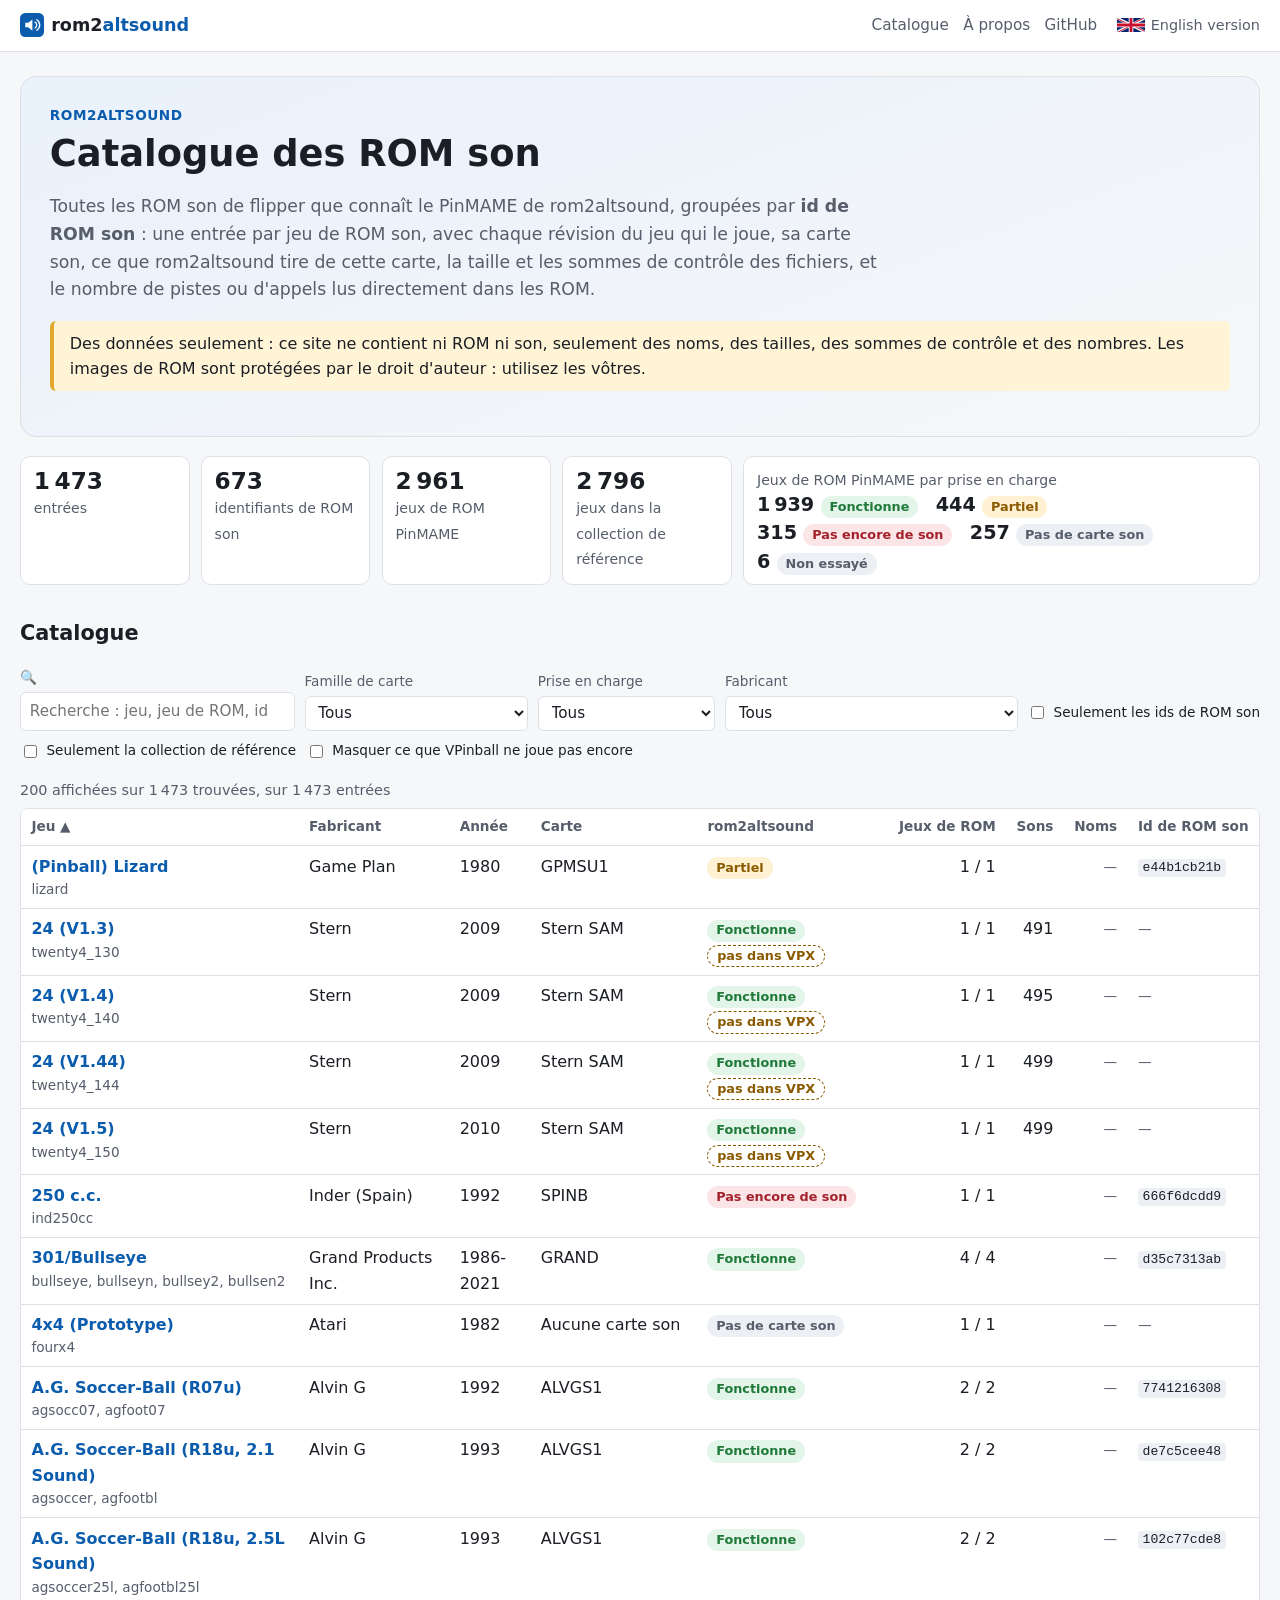
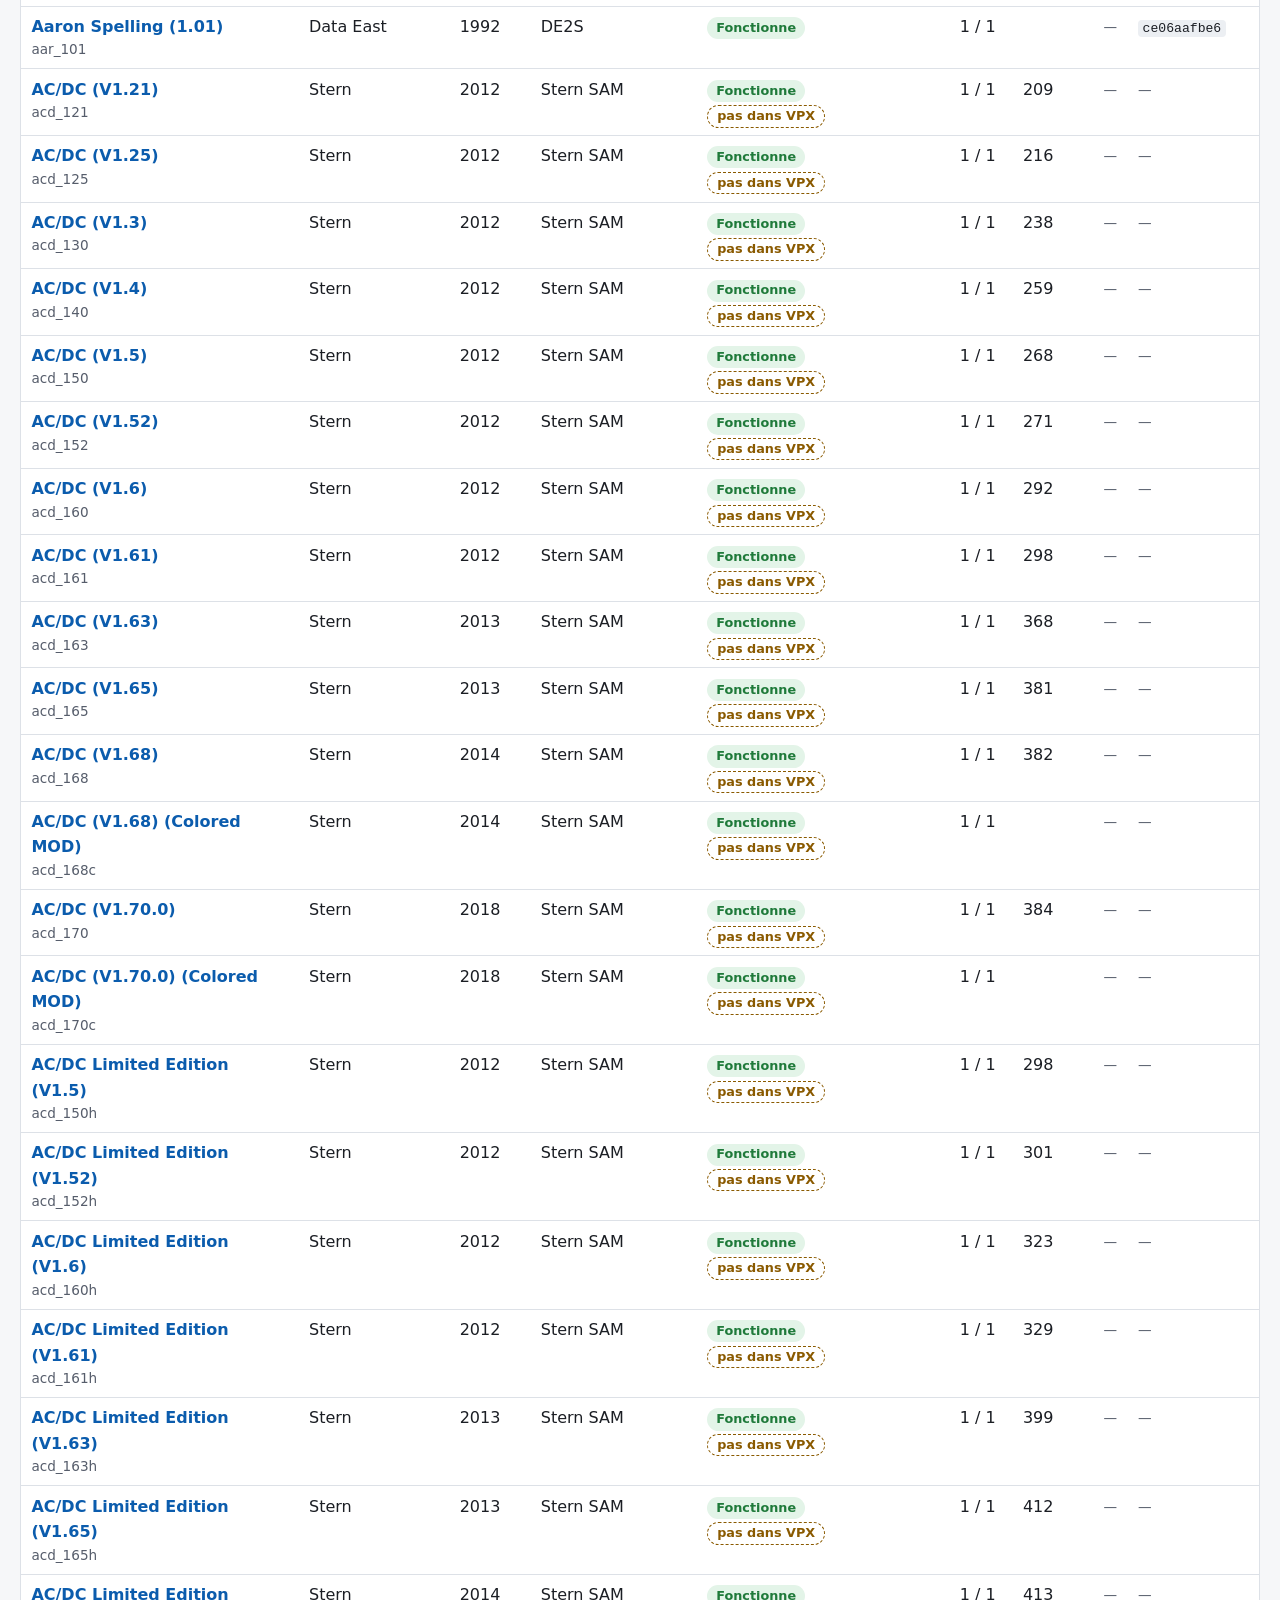
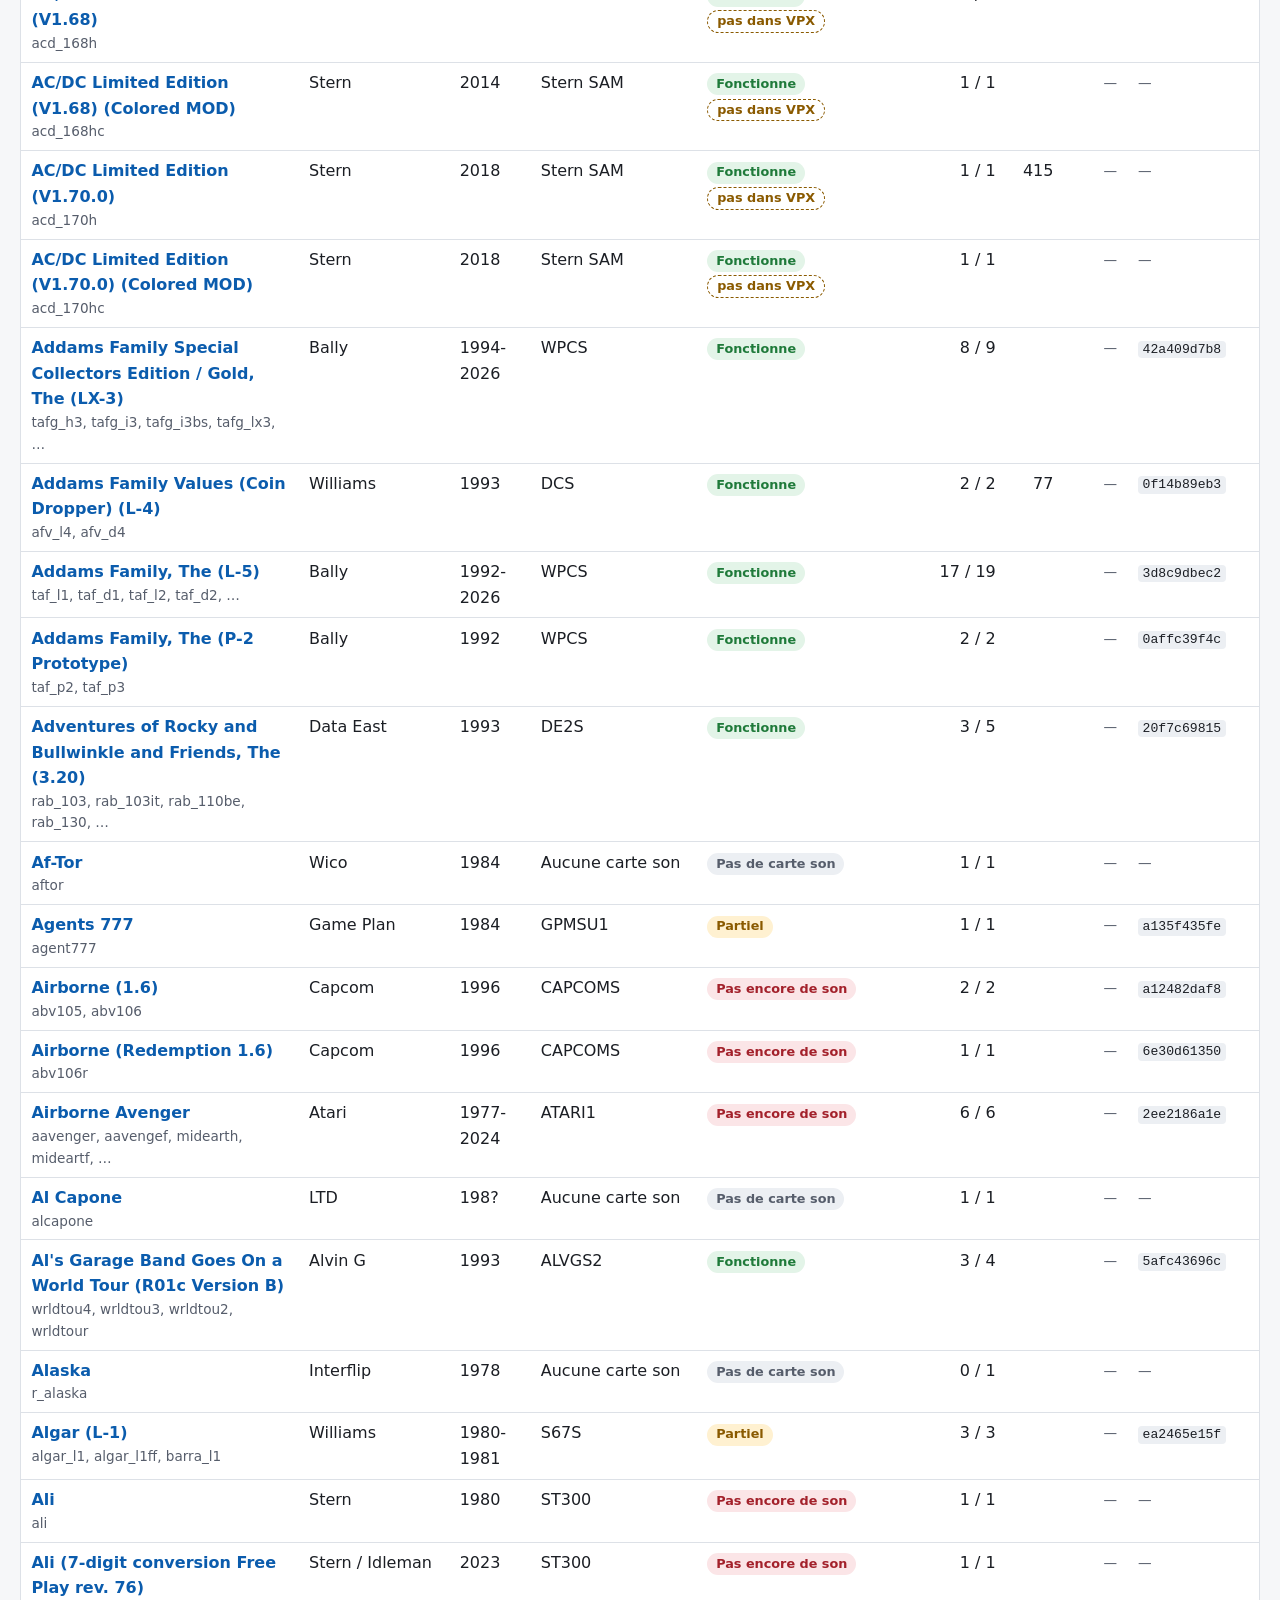
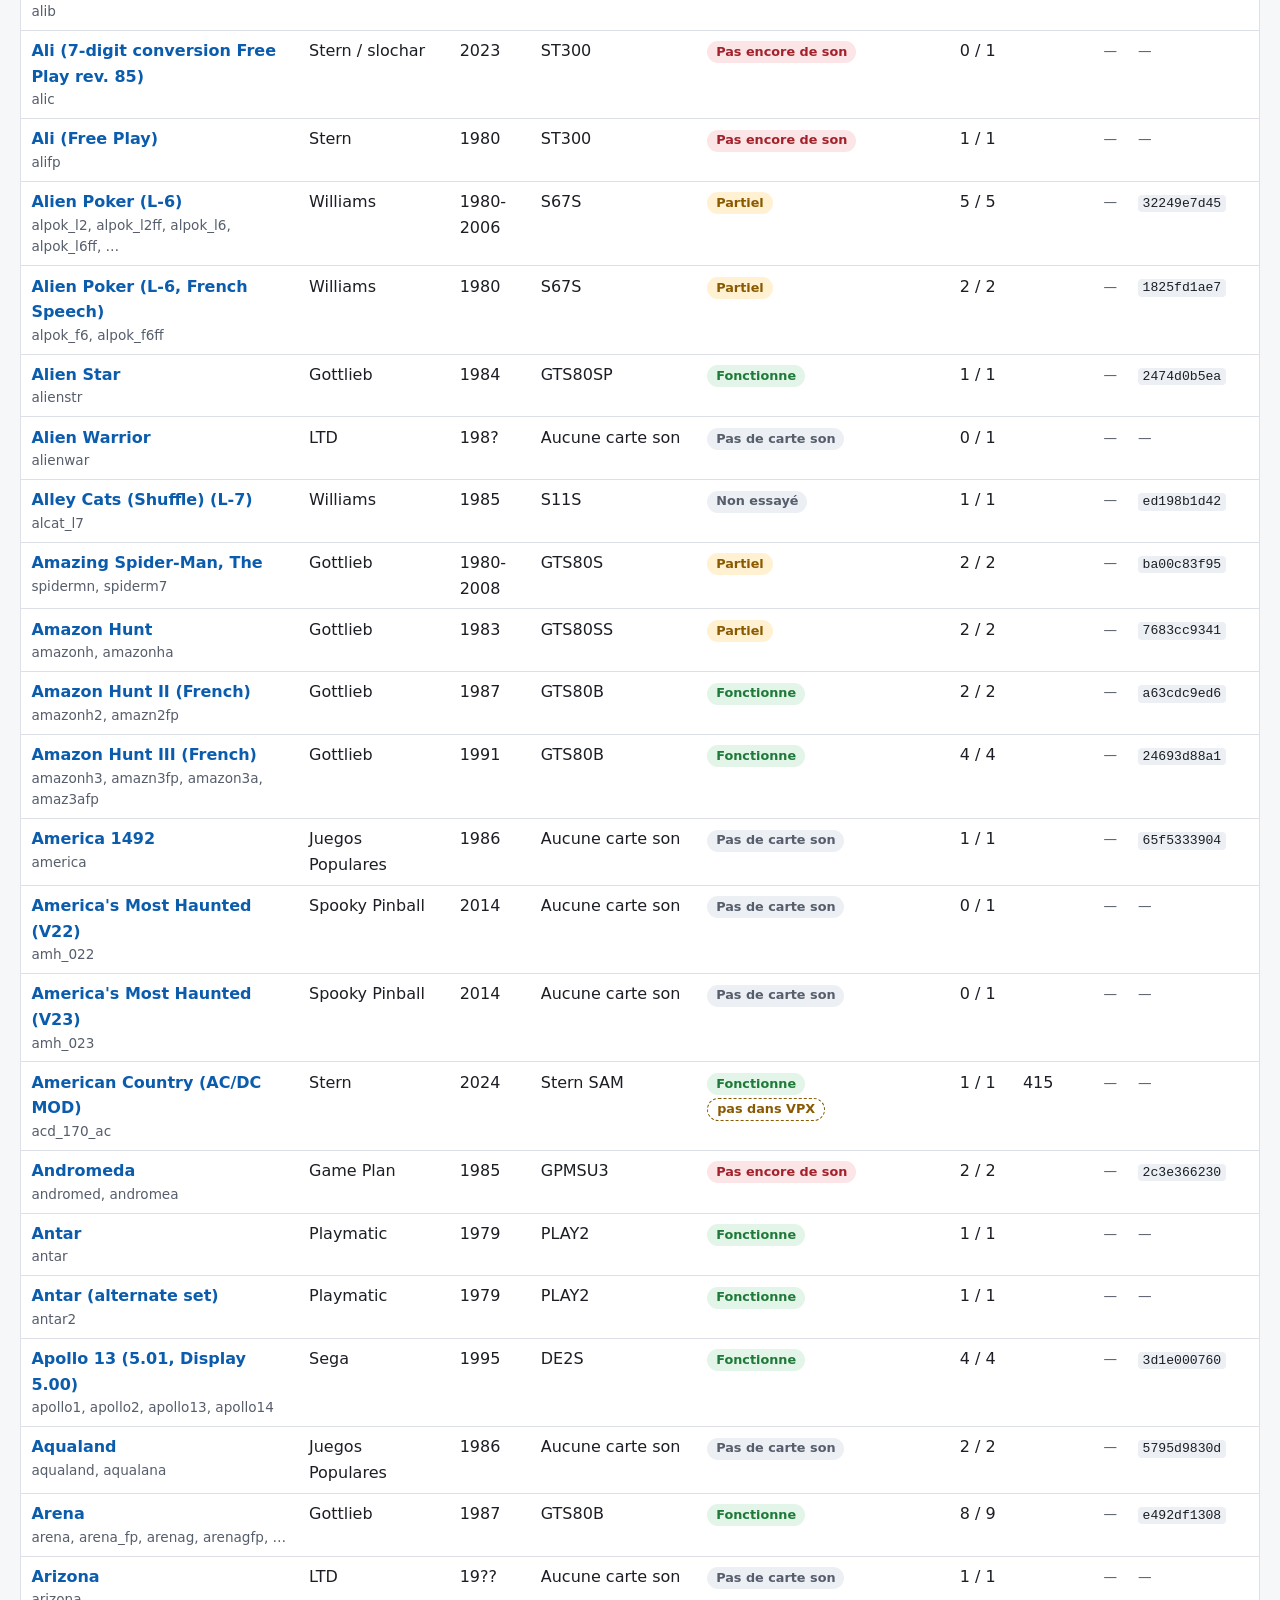
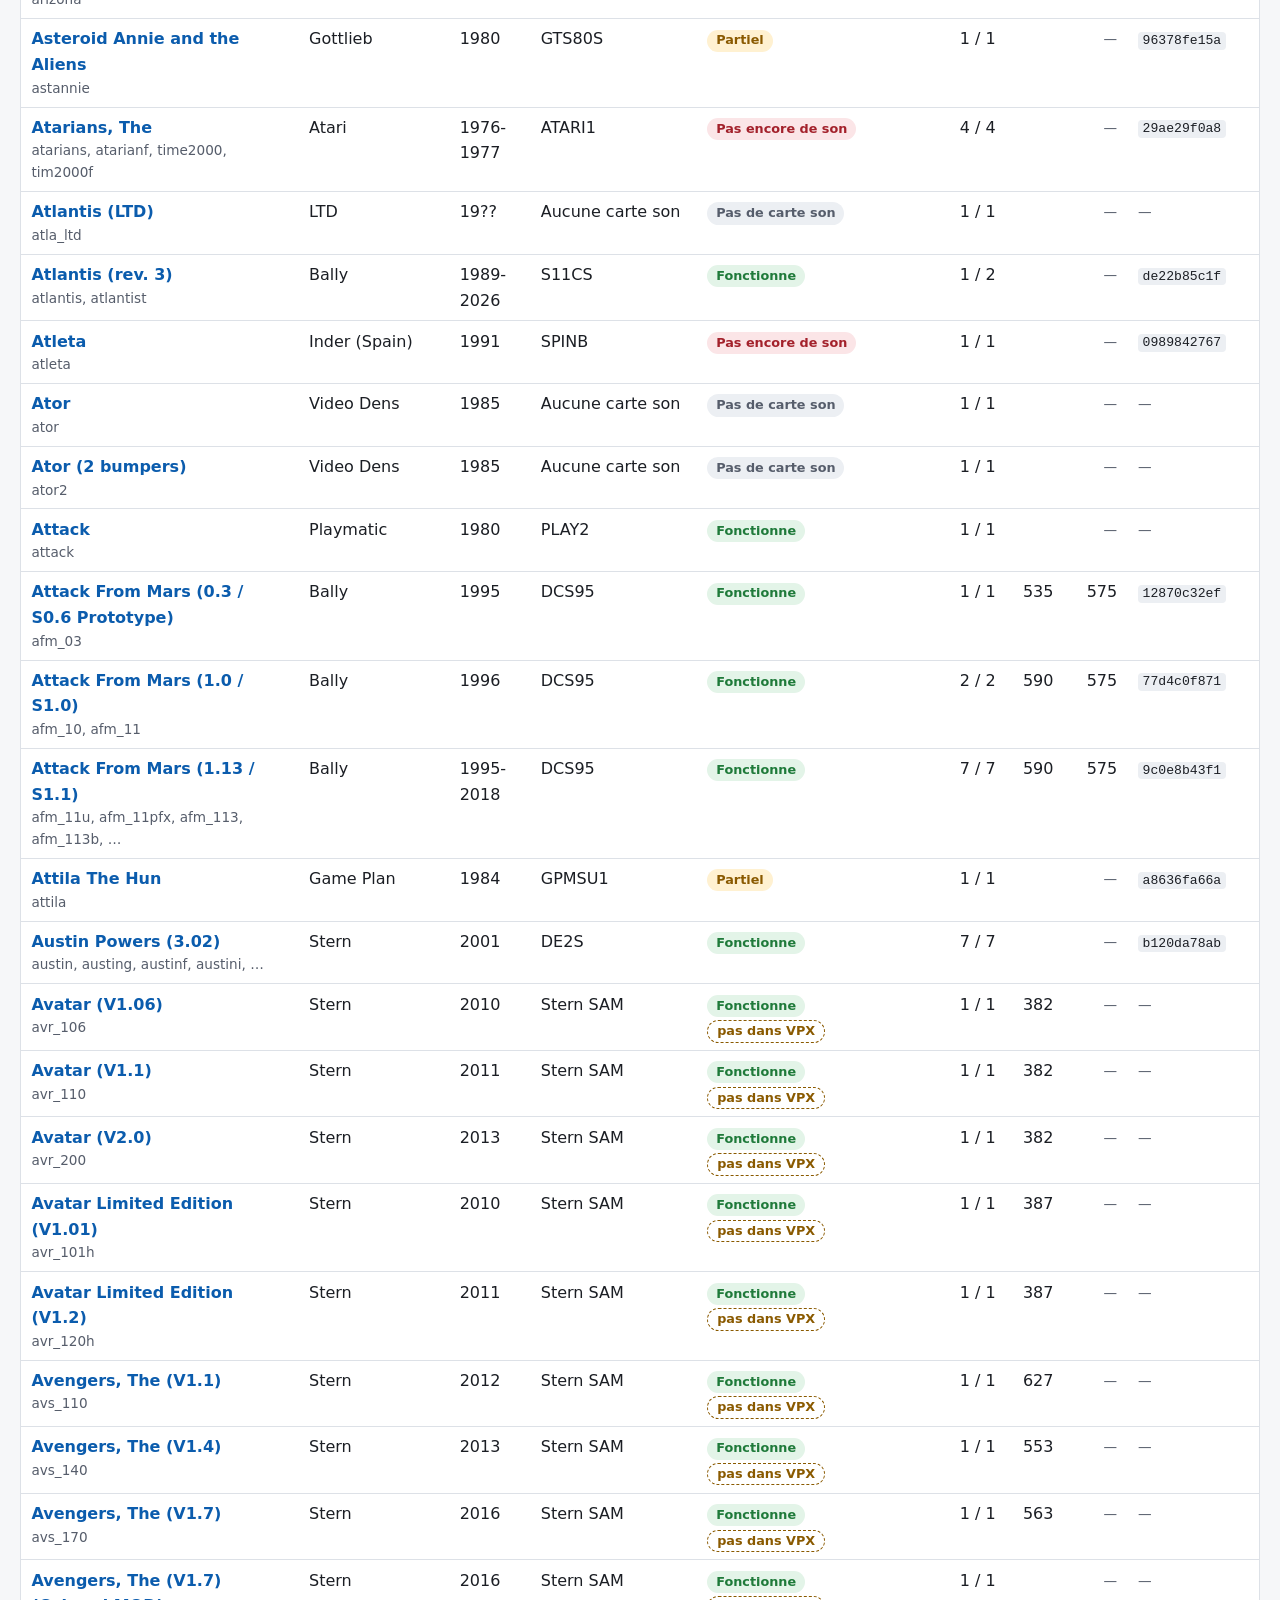
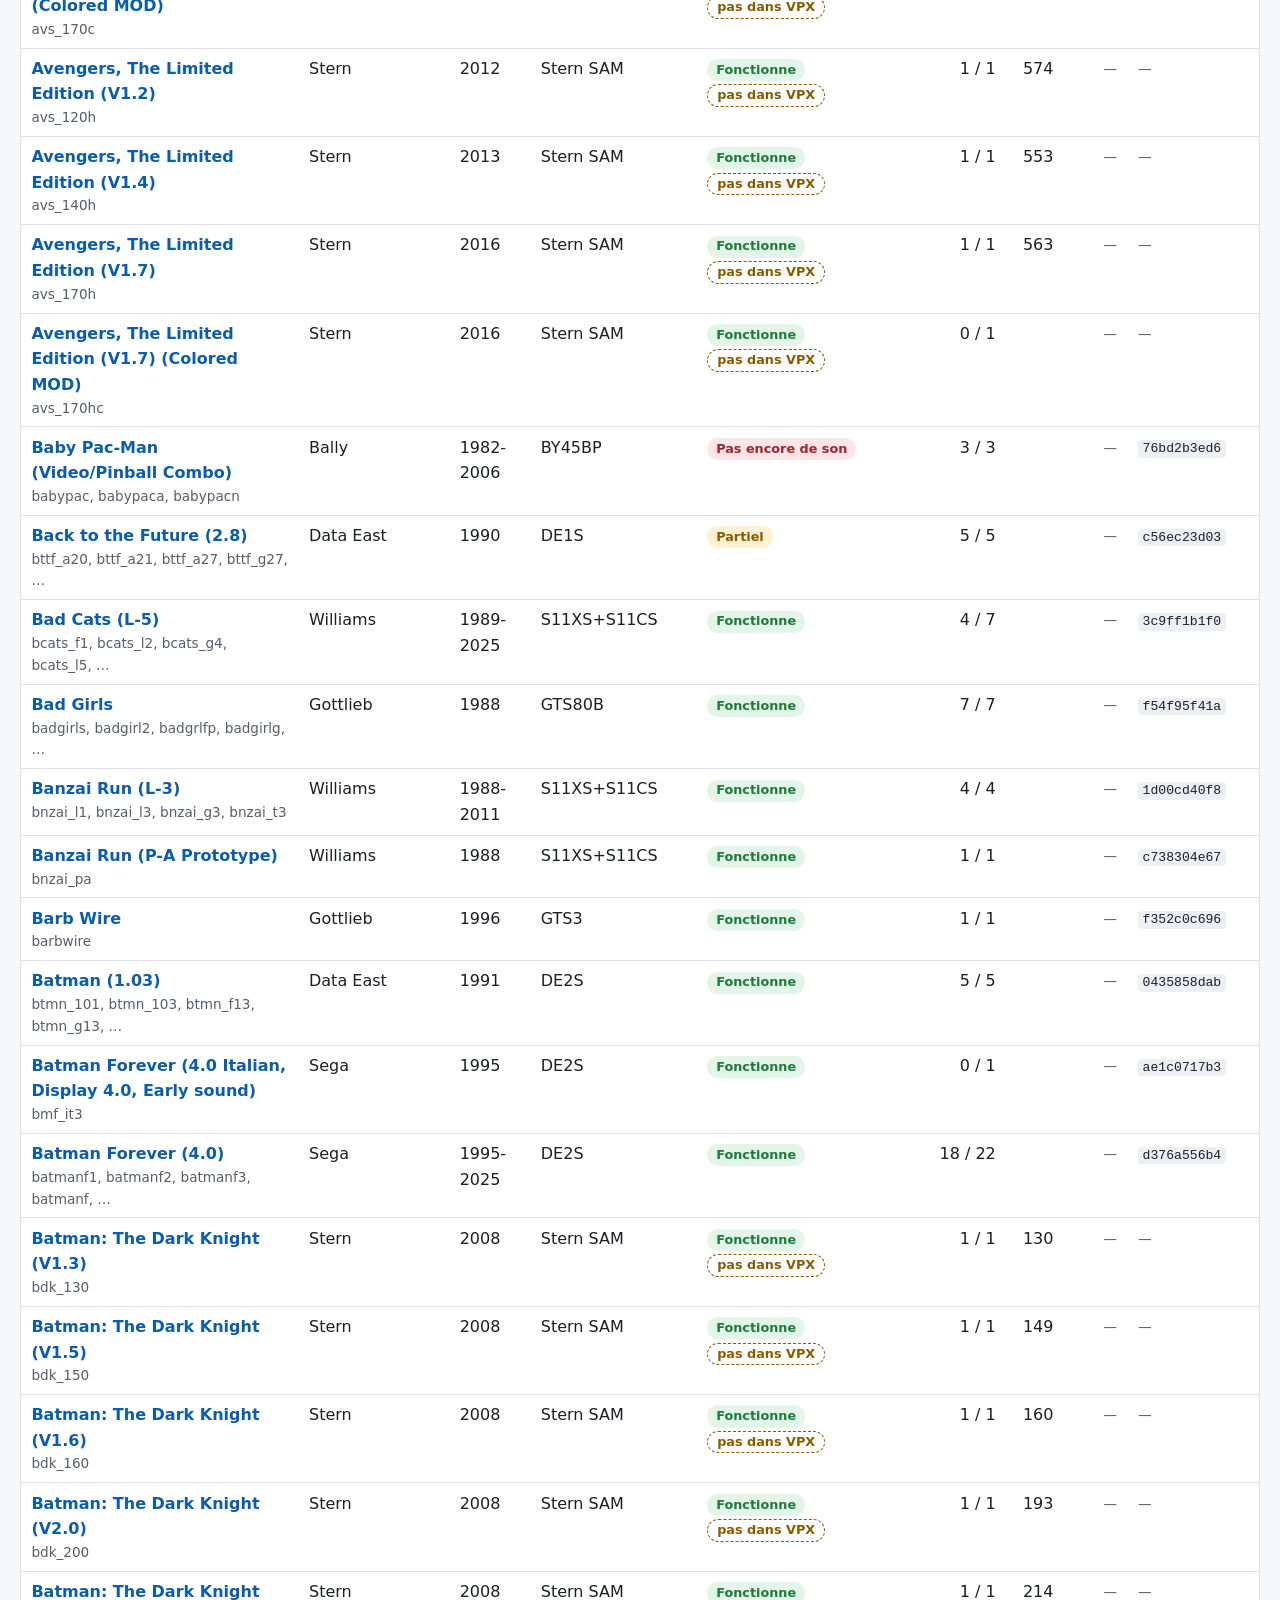
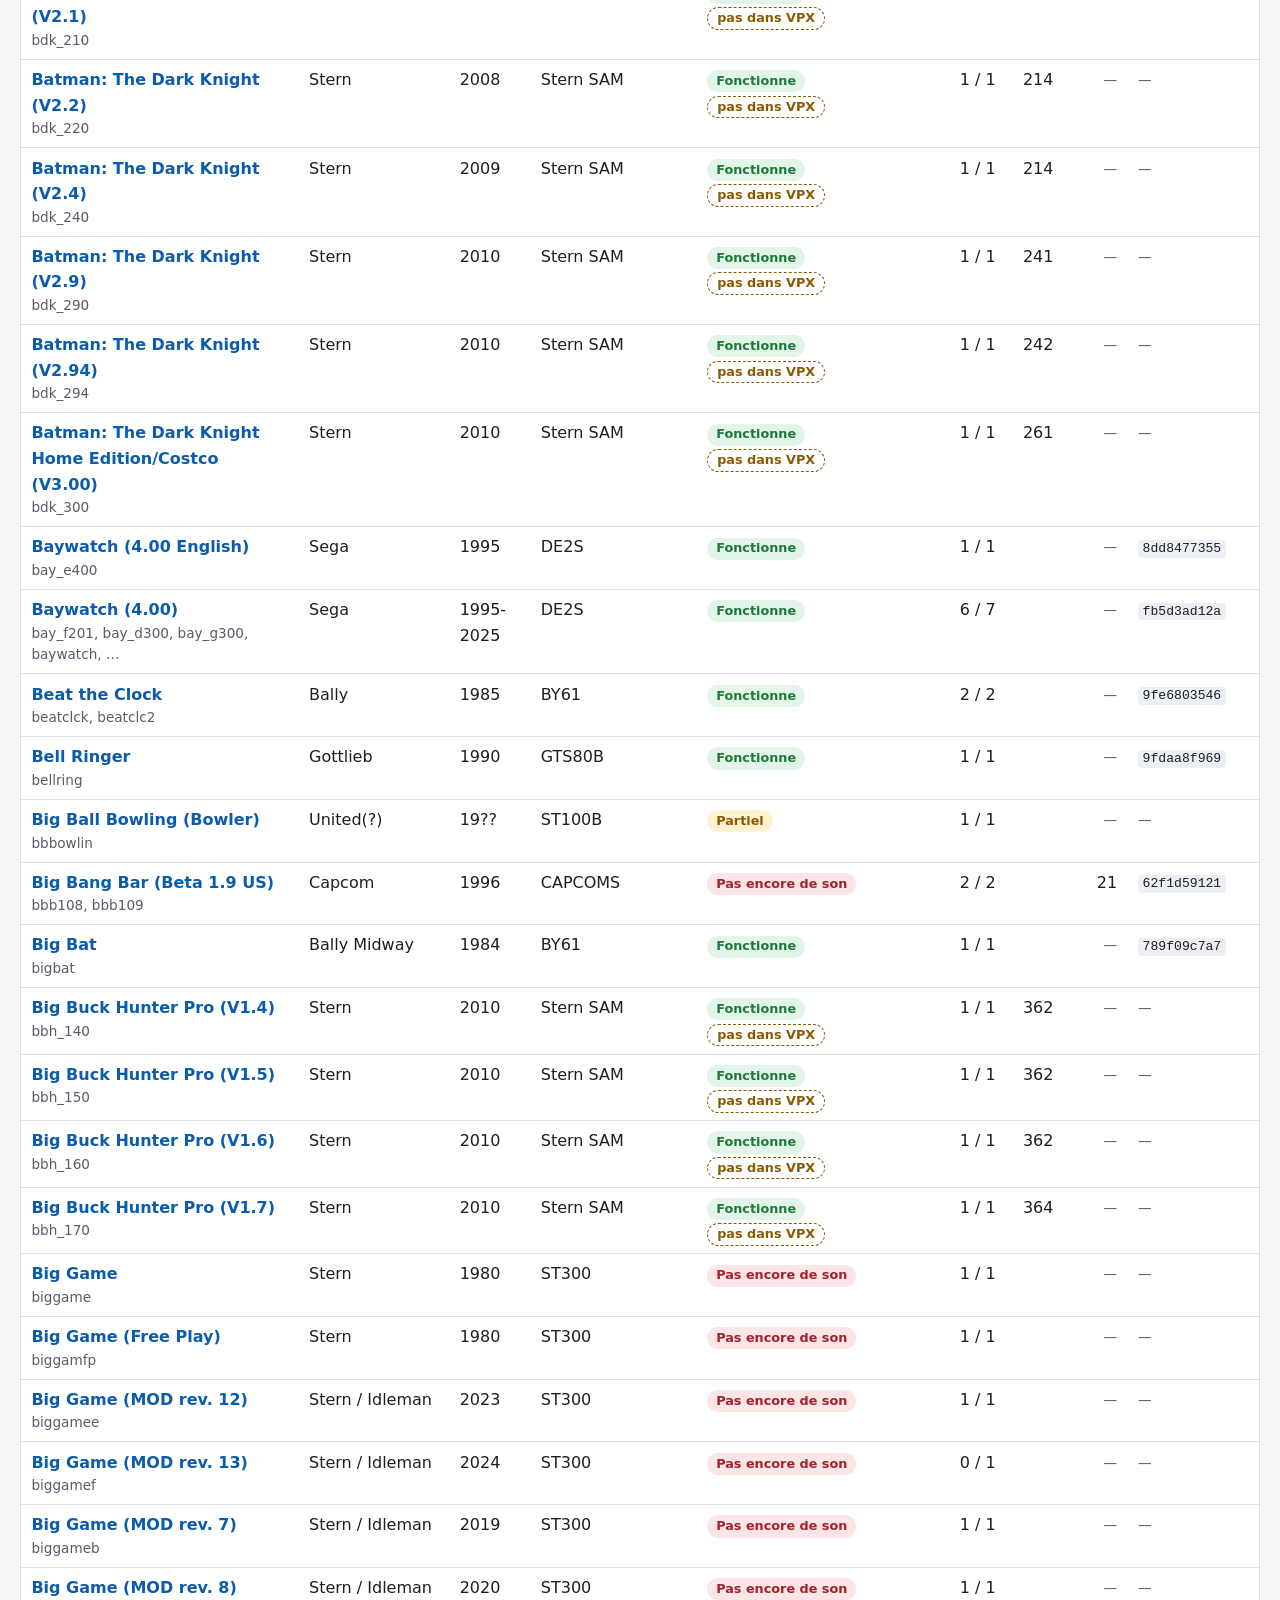
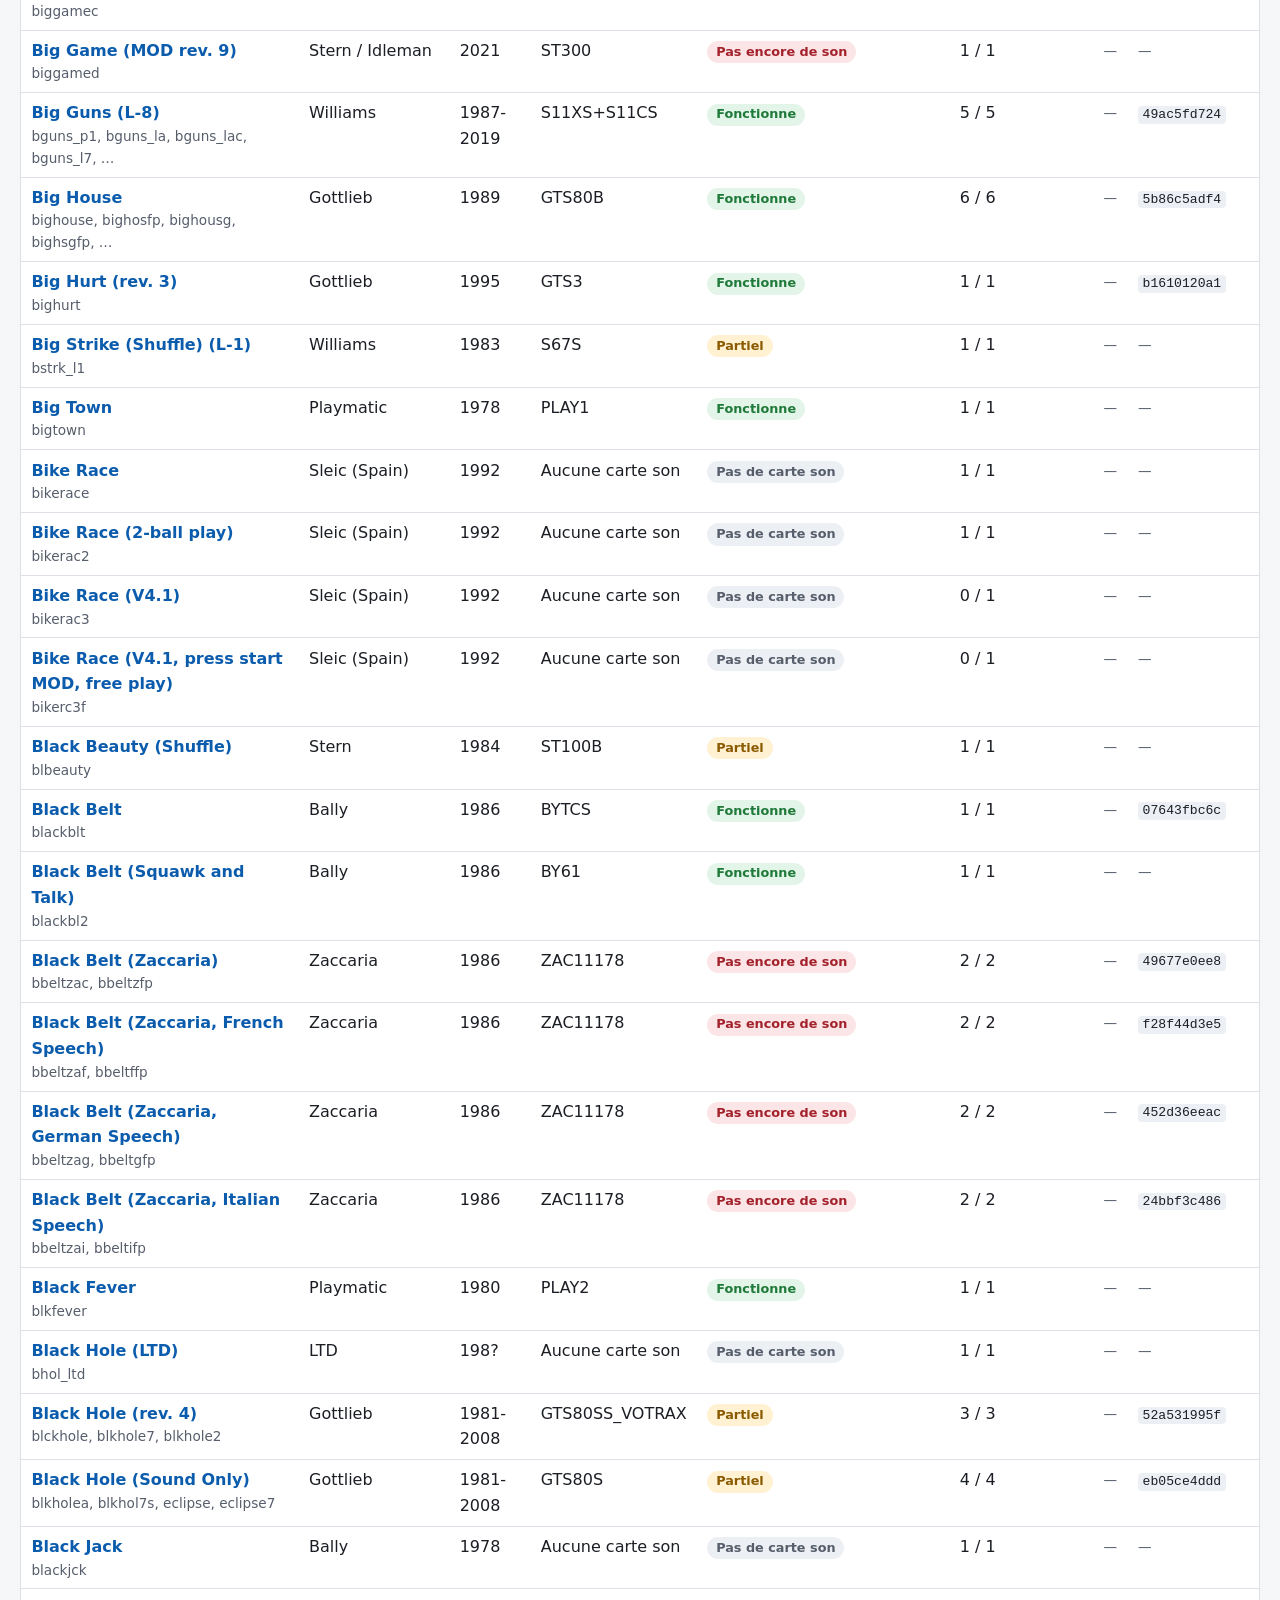
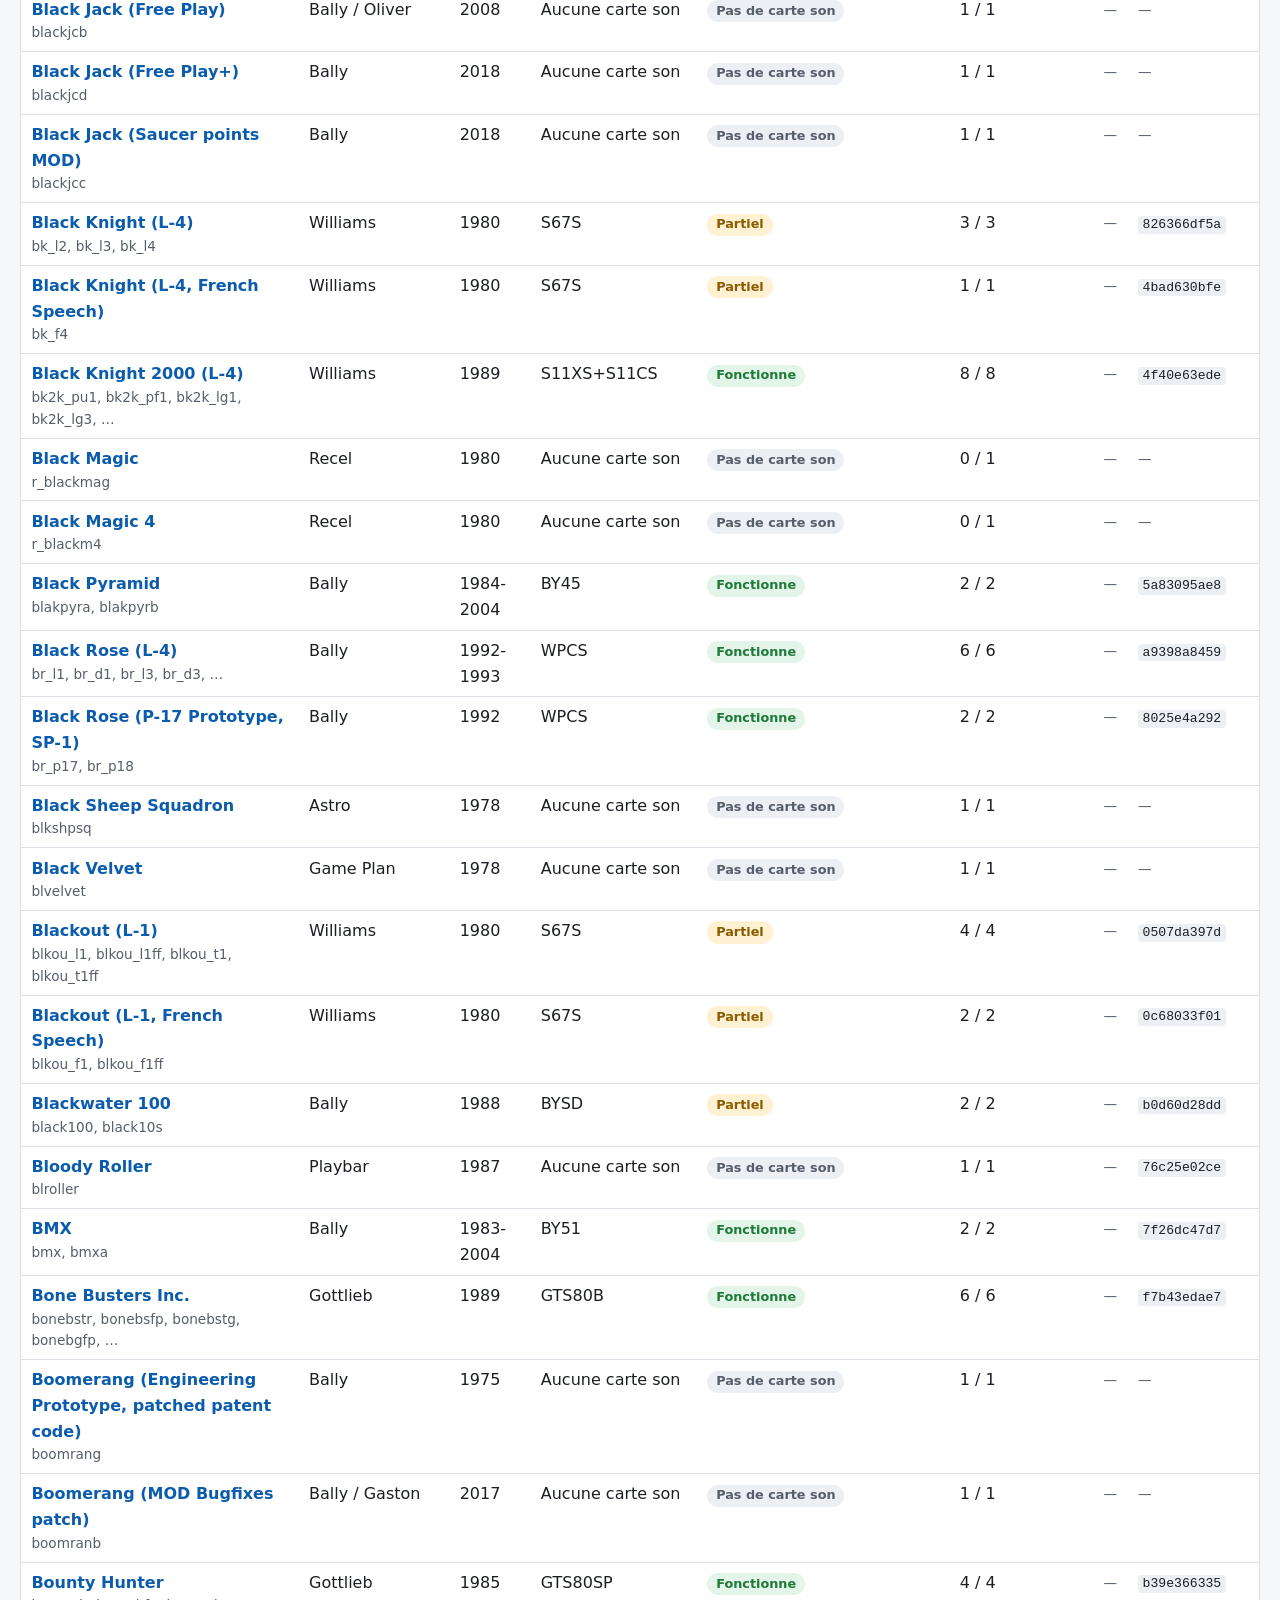
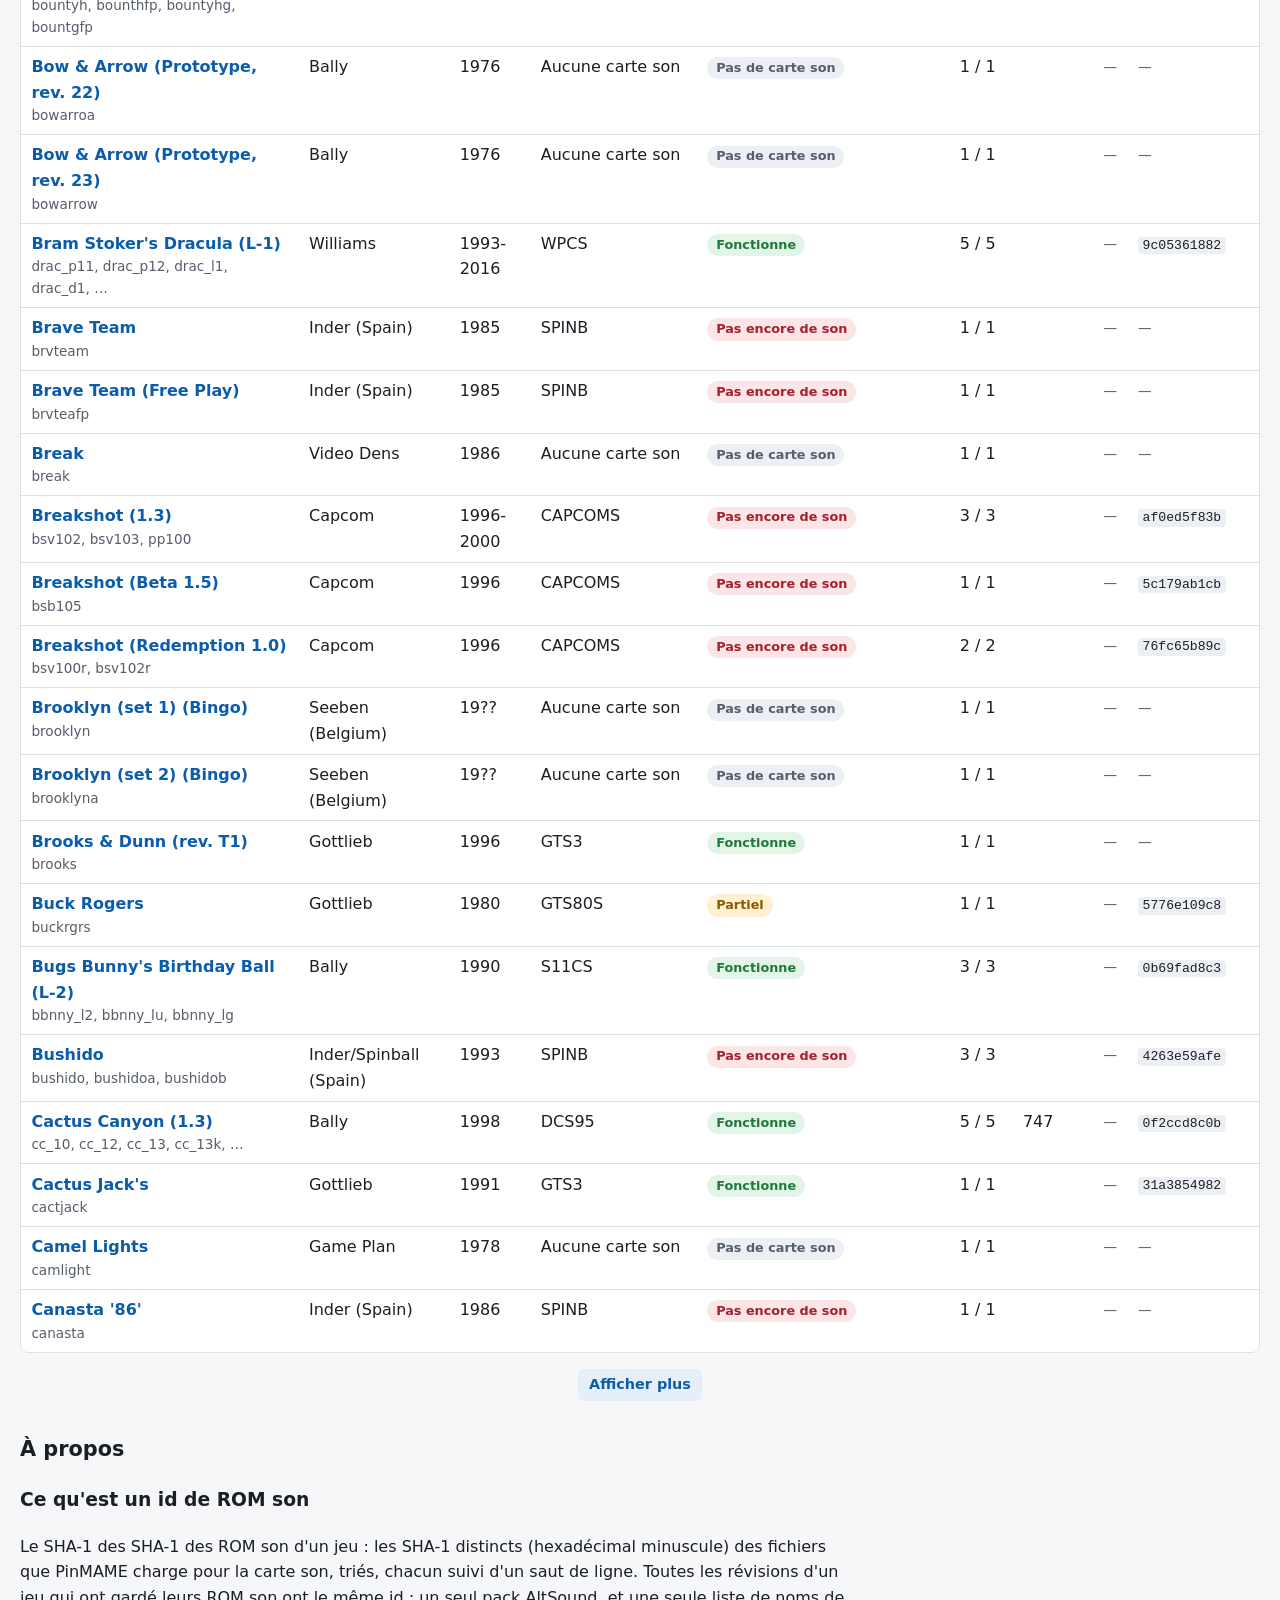
==== commit 0429a8f3: "Catalog site: plain board names, a "not in VPX" badge, one stats row - The four totals and one card " ====
--- a/docs/fr/index.html
+++ b/docs/fr/index.html
@@ -38,7 +38,7 @@
 <div id="app" hidden>
 <div id="stats" class="stats"></div>
 <section id="detail" hidden aria-live="polite"></section>
-<h2 id="catalog">Catalogue des ROM son</h2>
+<h2 id="catalog">Catalogue</h2>
 <div class="controls">
 <label class="grow"><span>&#128269;</span><input type="search" id="q" autocomplete="off" spellcheck="false"></label>
 <label>Famille de carte<select id="family"><option value=""></option></select></label>
@@ -46,6 +46,7 @@
 <label>Fabricant<select id="maker"><option value=""></option></select></label>
 <label class="check"><input type="checkbox" id="onlyIds"><span id="lOnlyIds"></span></label>
 <label class="check"><input type="checkbox" id="onlyFound"><span id="lOnlyFound"></span></label>
+<label class="check"><input type="checkbox" id="hideNoVpx"><span id="lHideNoVpx"></span></label>
 </div>
 <p id="count" class="count"></p>
 <div class="table"><table><thead><tr><th data-k="title" class="" aria-sort="none"><button type="button">Jeu</button></th><th data-k="maker" class="hide-sm" aria-sort="none"><button type="button">Fabricant</button></th><th data-k="year" class="" aria-sort="none"><button type="button">Année</button></th><th data-k="family" class="" aria-sort="none"><button type="button">Carte</button></th><th data-k="support" class="" aria-sort="none"><button type="button">rom2altsound</button></th><th data-k="sets" class="num" aria-sort="none"><button type="button">Jeux de ROM</button></th><th data-k="sounds" class="num" aria-sort="none"><button type="button">Sons</button></th><th data-k="names" class="num" aria-sort="none"><button type="button">Noms</button></th><th data-k="id" class="hide-sm" aria-sort="none"><button type="button">Id de ROM son</button></th></tr></thead><tbody id="rows"></tbody></table></div>
@@ -80,7 +81,9 @@
 l'initialisation de la machine la démarre, avec un lien vers les notes de la famille.</li>
 <li><strong>rom2altsound</strong> : le résultat du <a href="https://github.com/Le-Syl21/rom2altsound/blob/main/docs/board-support.md">relevé des cartes</a>
 pour la famille : <em>Fonctionne</em> (les sons sortent, distincts, chacun depuis le silence),
-<em>Partiel</em>, <em>Pas encore de son</em>, <em>Pas de carte son</em>.</li>
+<em>Partiel</em>, <em>Pas encore de son</em>, <em>Pas de carte son</em>. Un second badge, <em>pas dans
+VPX</em>, marque les familles dont VPinball ne peut pas jouer les packs aujourd'hui, faute de recevoir
+leurs commandes son dans son AltSound ; son infobulle dit pourquoi.</li>
 <li><strong>Jeux de ROM</strong> : combien des jeux de ROM PinMAME de l'entrée étaient complets dans la
 collection de référence d'où le catalogue est tiré (2804 zips VPinMAME), sur le total.</li>
 <li><strong>Sons</strong> : lu dans les ROM sans les faire tourner, là où leur organisation est connue : les
--- a/docs/style.css
+++ b/docs/style.css
@@ -53,6 +53,7 @@
 }
 
 * { box-sizing: border-box; }
+[hidden] { display: none !important; }
 html { -webkit-text-size-adjust: 100%; }
 body {
   margin: 0;
@@ -91,10 +92,16 @@
 .eyebrow { margin: 0 0 0.3rem; font-size: 0.85rem; font-weight: 600; letter-spacing: 0.04em; text-transform: uppercase; color: var(--accent); }
 .note { background: var(--warn-bg); border-left: 4px solid var(--warn-line); padding: 0.6rem 1rem; border-radius: 6px; margin: 1rem 0; }
 
-.stats { display: grid; grid-template-columns: repeat(auto-fit, minmax(9.5rem, 1fr)); gap: 0.7rem; margin: 1rem 0; }
-.stat { background: var(--surface); border: 1px solid var(--line); border-radius: 10px; padding: 0.6rem 0.8rem; }
+/* Four totals, then one card for the support counts: one row on a wide screen; below
+   ~62rem the support card takes a row of its own; on a phone the totals go two by two. */
+.stats { display: flex; flex-wrap: wrap; gap: 0.7rem; margin: 1rem 0; }
+.stat { flex: 1 1 8.5rem; min-width: 0; background: var(--surface); border: 1px solid var(--line); border-radius: 10px; padding: 0.6rem 0.8rem; }
 .stat b { display: block; font-size: 1.45rem; line-height: 1.2; font-variant-numeric: tabular-nums; }
-.stat span { color: var(--muted); font-size: 0.88rem; }
+.stat > span { color: var(--muted); font-size: 0.88rem; }
+.stat.group { flex: 3 1 26rem; }
+.stat .subs { display: flex; flex-wrap: wrap; gap: 0.2rem 1.1rem; }
+.stat .sub { display: flex; align-items: baseline; gap: 0.4rem; }
+.stat .sub b { display: inline; font-size: 1.2rem; }
 
 .controls { display: flex; flex-wrap: wrap; gap: 0.6rem; align-items: end; margin: 1rem 0 0.6rem; }
 .controls label { display: flex; flex-direction: column; gap: 0.2rem; font-size: 0.85rem; color: var(--muted); }
@@ -125,6 +132,7 @@
 .b-partial { color: var(--part); background: var(--part-bg); }
 .b-none { color: var(--no); background: var(--no-bg); }
 .b-no-board, .b-untested { color: var(--nb); background: var(--nb-bg); }
+.b-novpx { color: var(--part); background: transparent; border: 1px dashed currentColor; padding-block: 0; cursor: help; }
 
 #detail { background: var(--surface); border: 2px solid var(--accent); border-radius: 12px; padding: 0.4rem 1.1rem 1rem; margin: 1rem 0; scroll-margin-top: 0.5rem; }
 #detail h2 { margin: 0.6rem 0 0.3rem; font-size: 1.3rem; padding: 0; }
@@ -146,6 +154,7 @@
   .wrap { padding-inline: 1rem; }
   th, td { padding: 0.4rem 0.45rem; }
   .hide-sm { display: none; }
+  .stat.group { flex-basis: 100%; }
   #detail { padding-inline: 0.8rem; }
   #detail dl { grid-template-columns: 1fr; }
   #detail dt { margin-top: 0.3rem; }
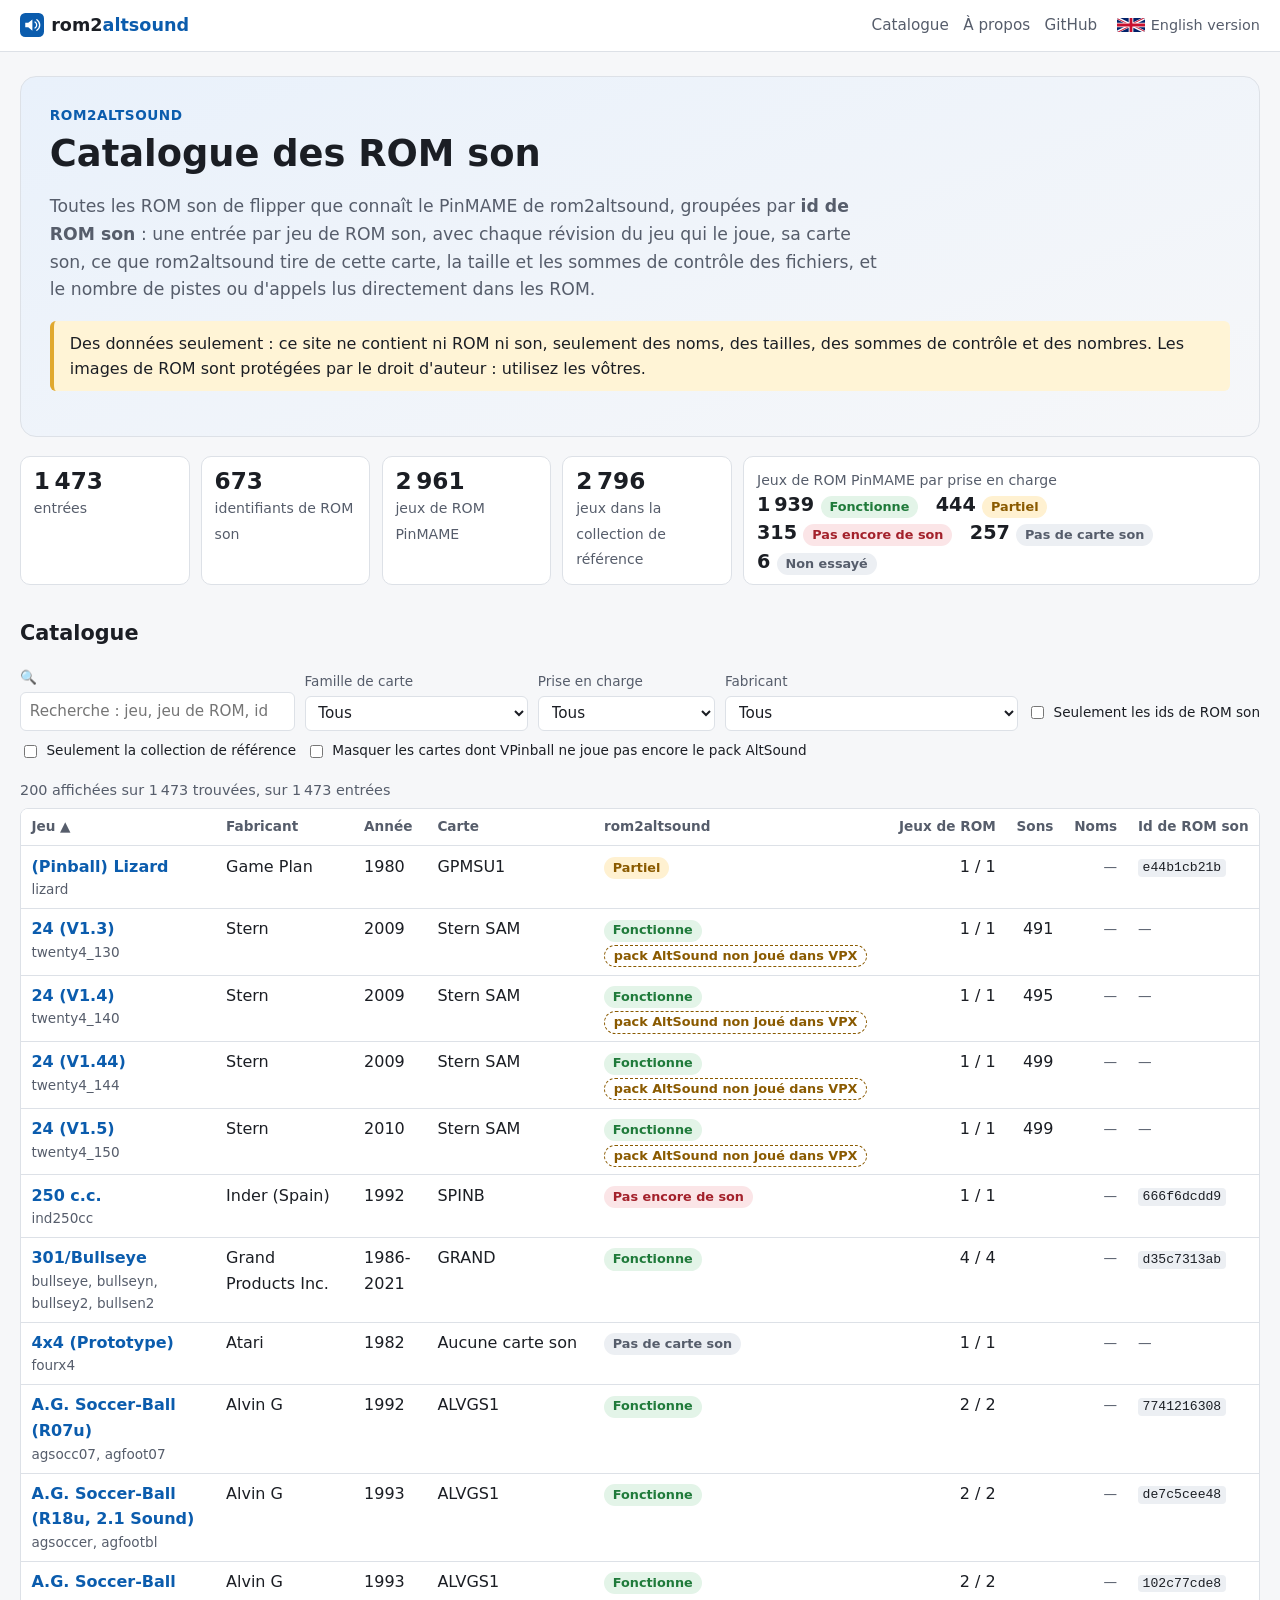
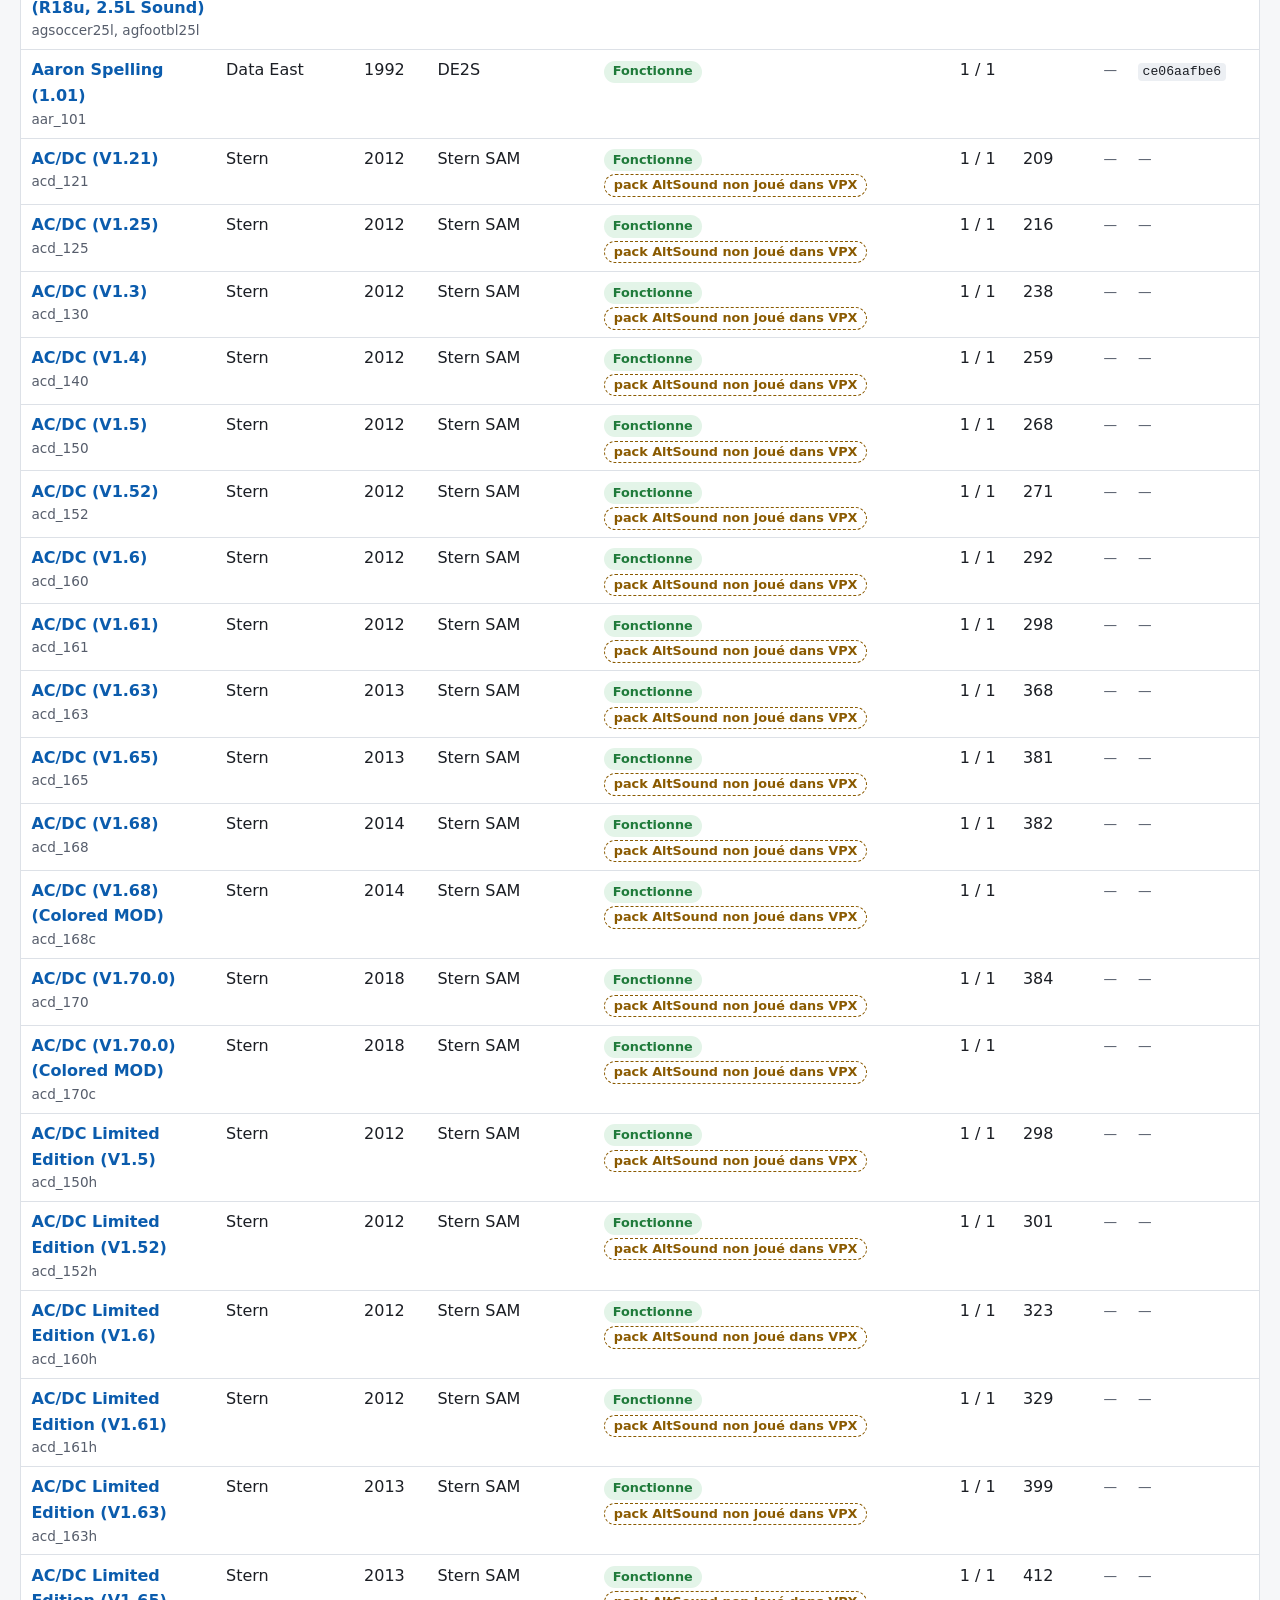
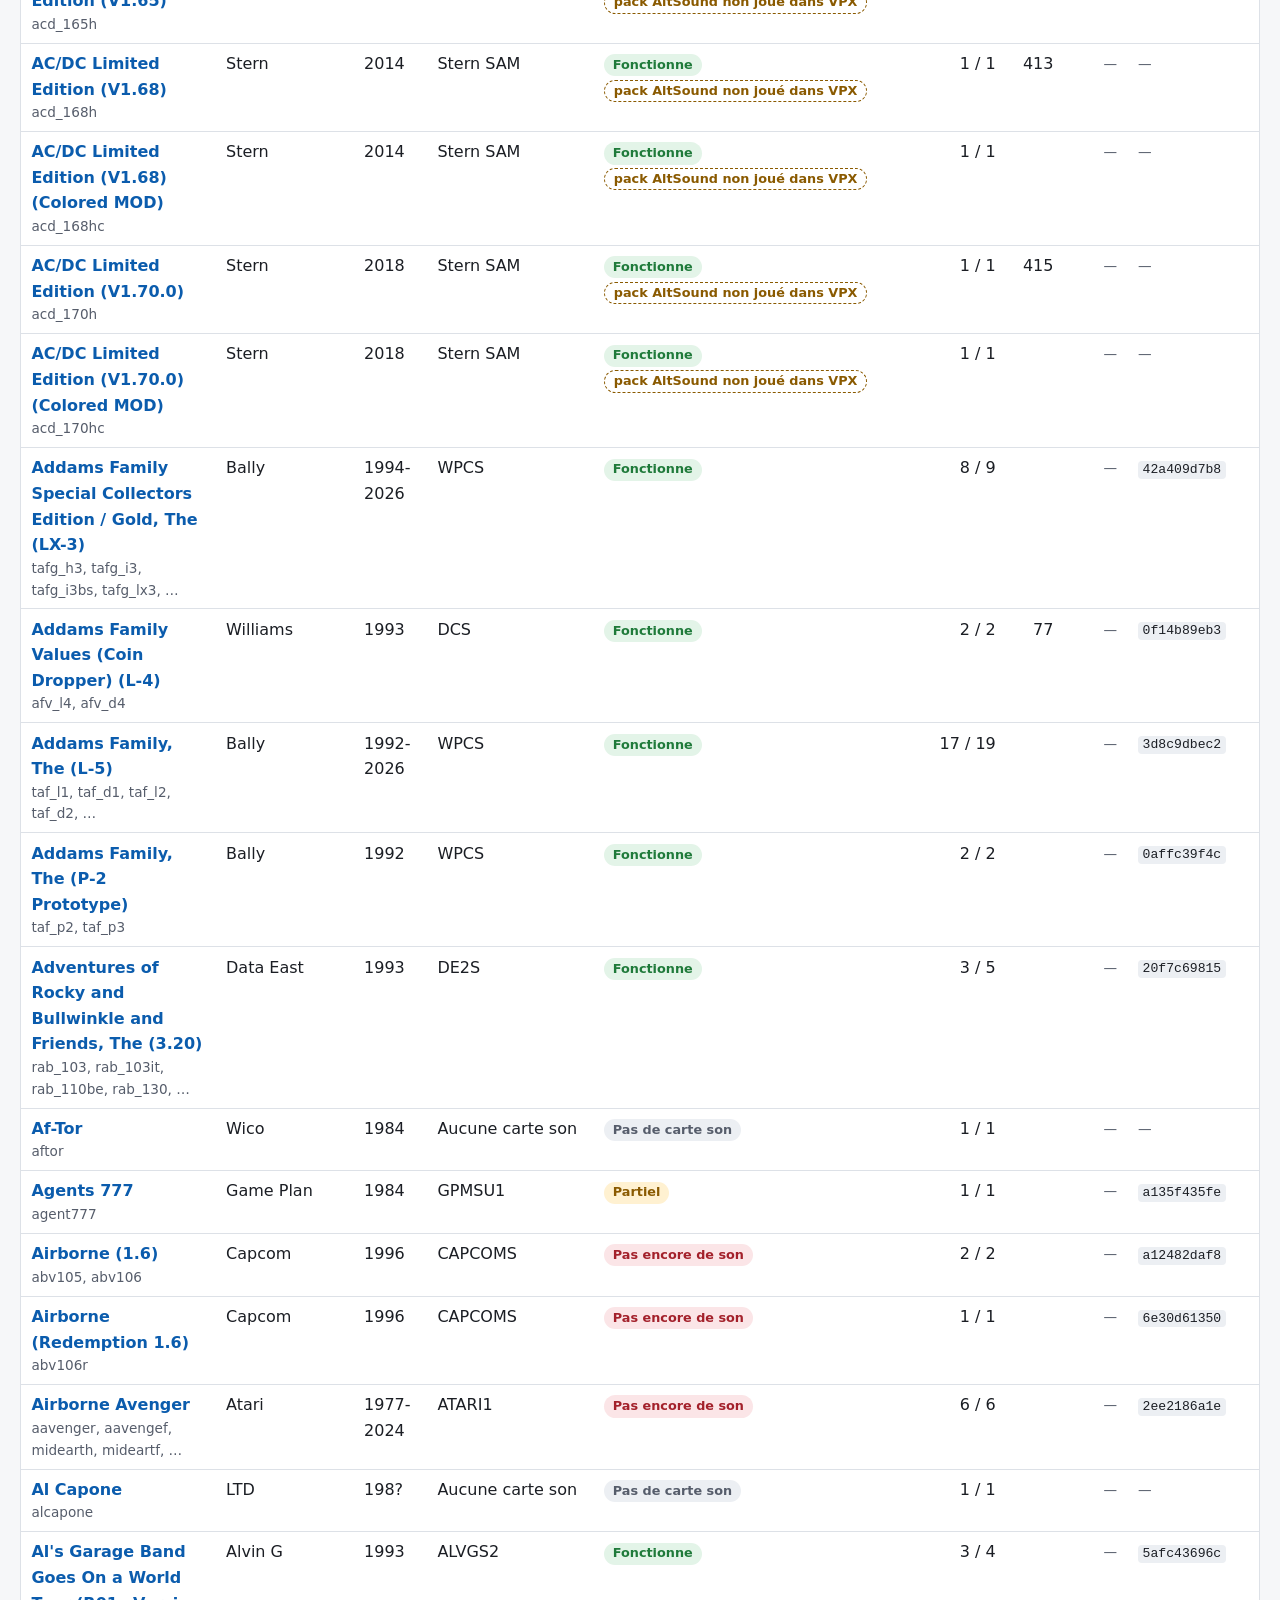
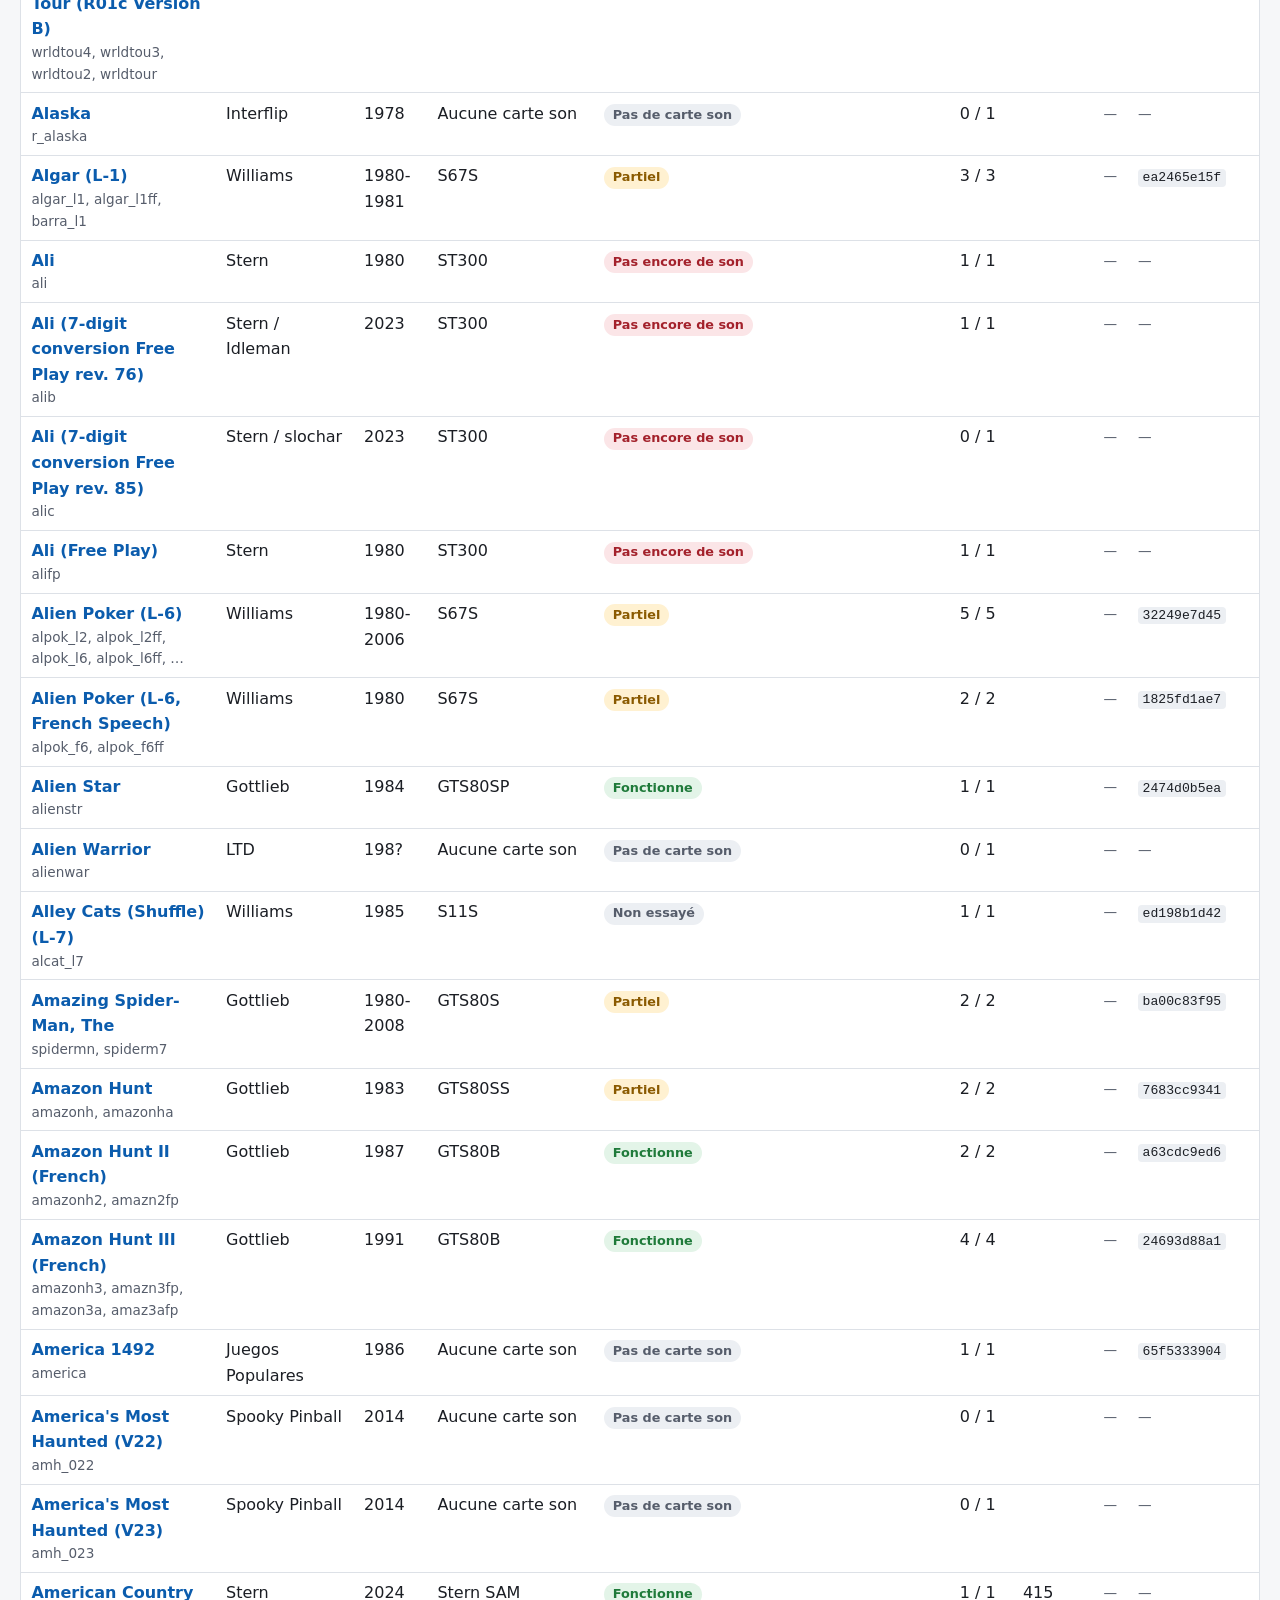
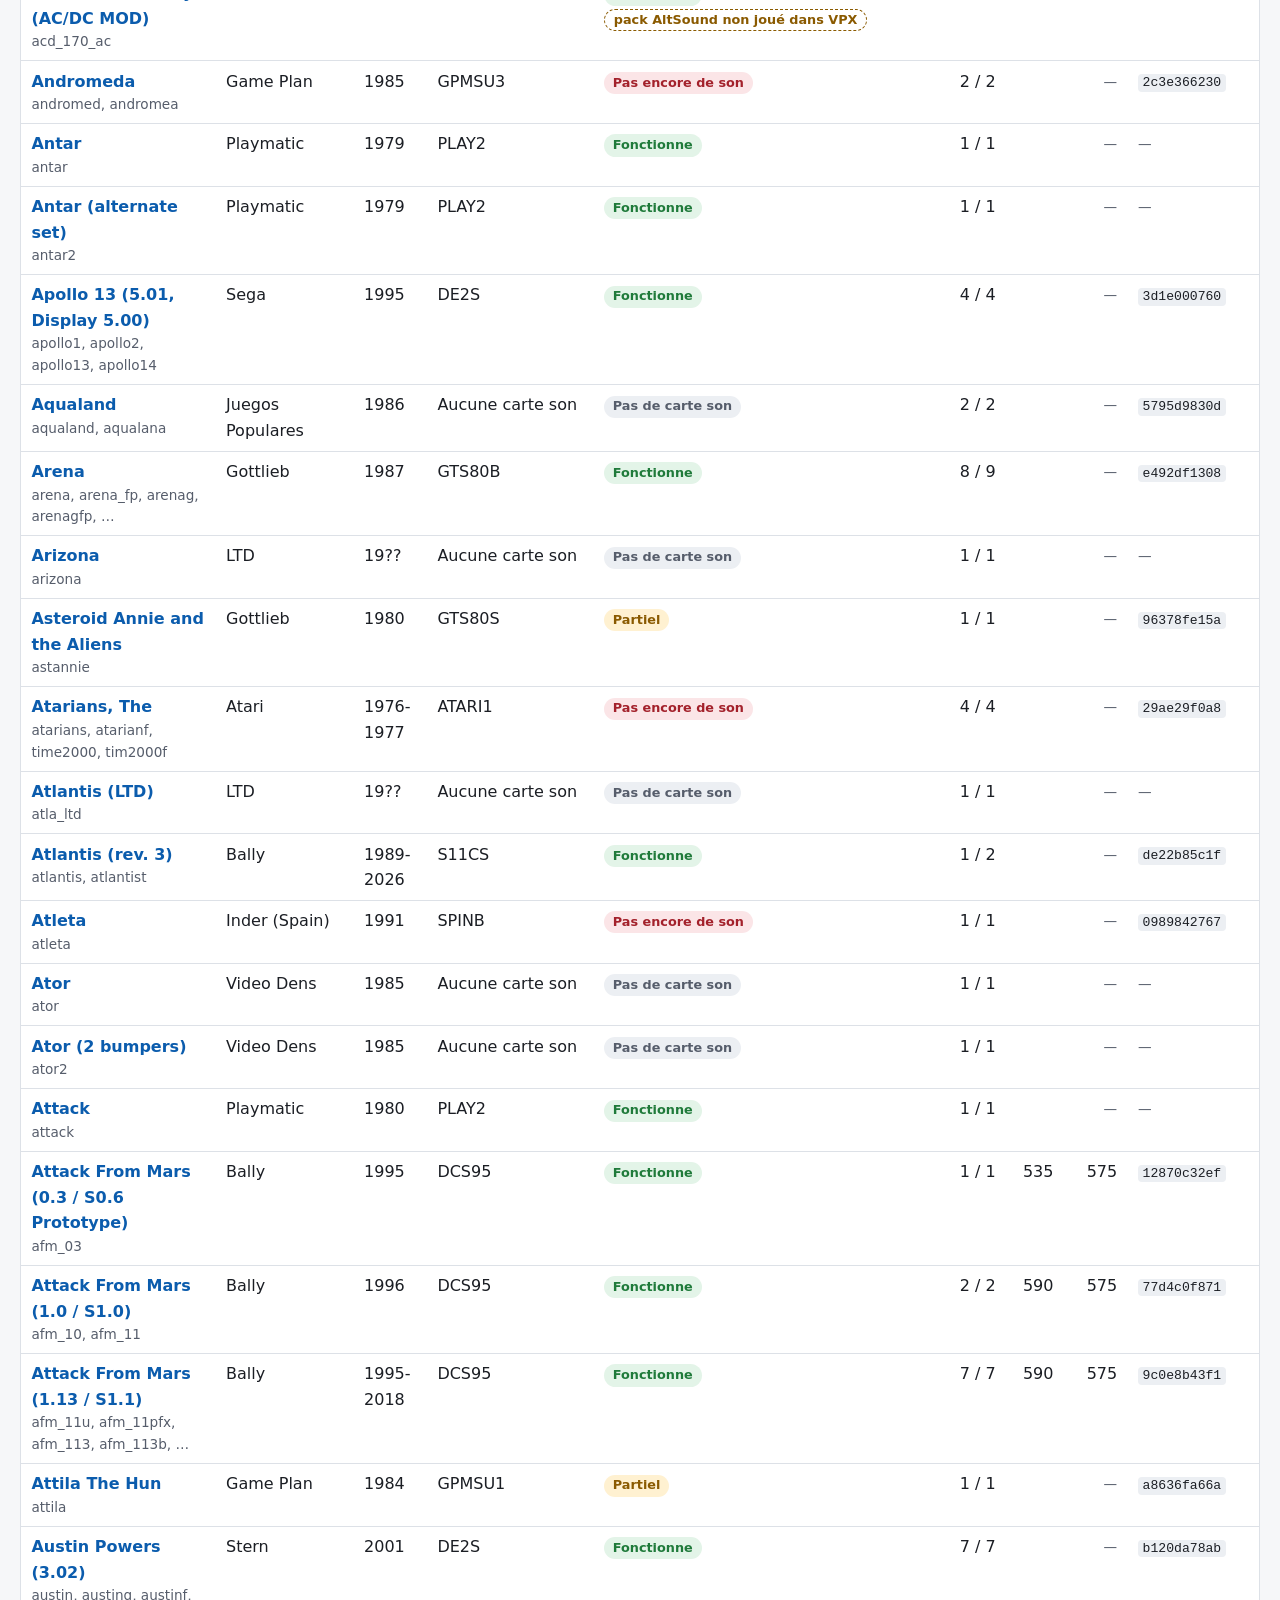
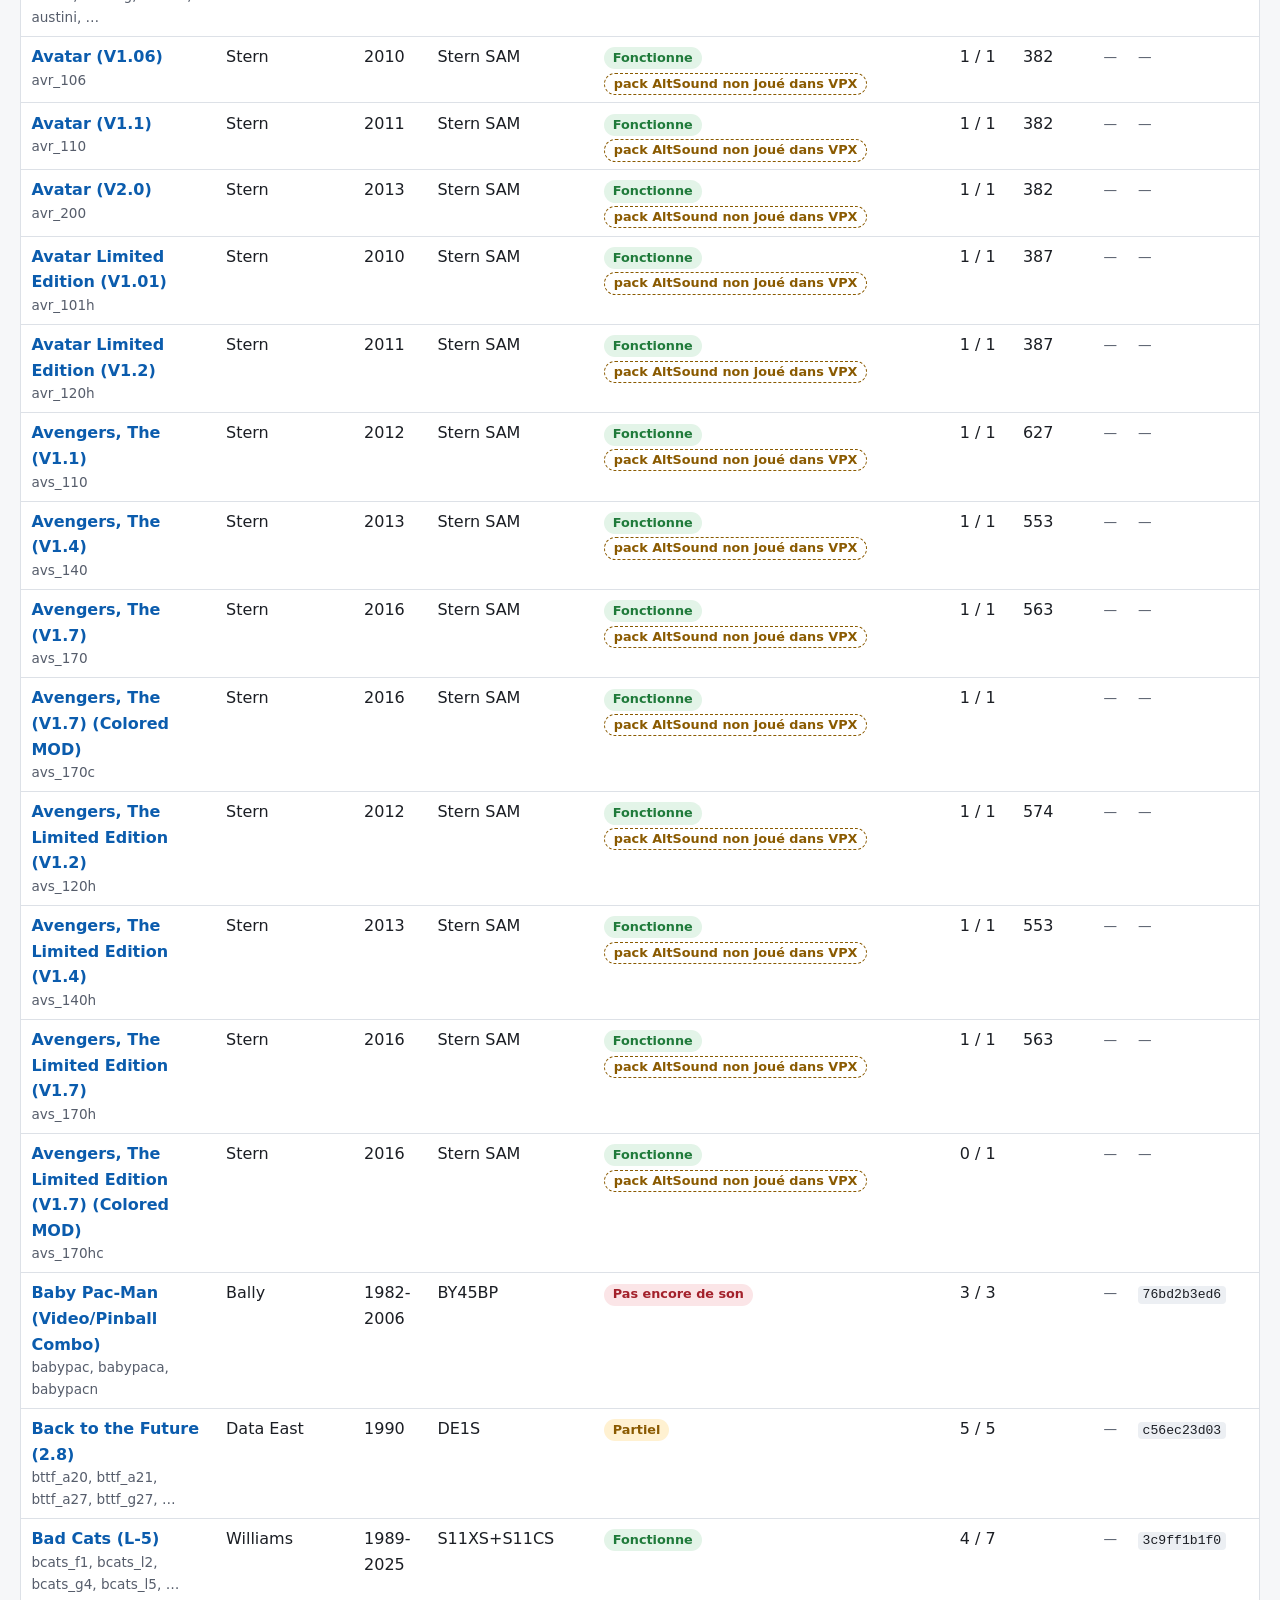
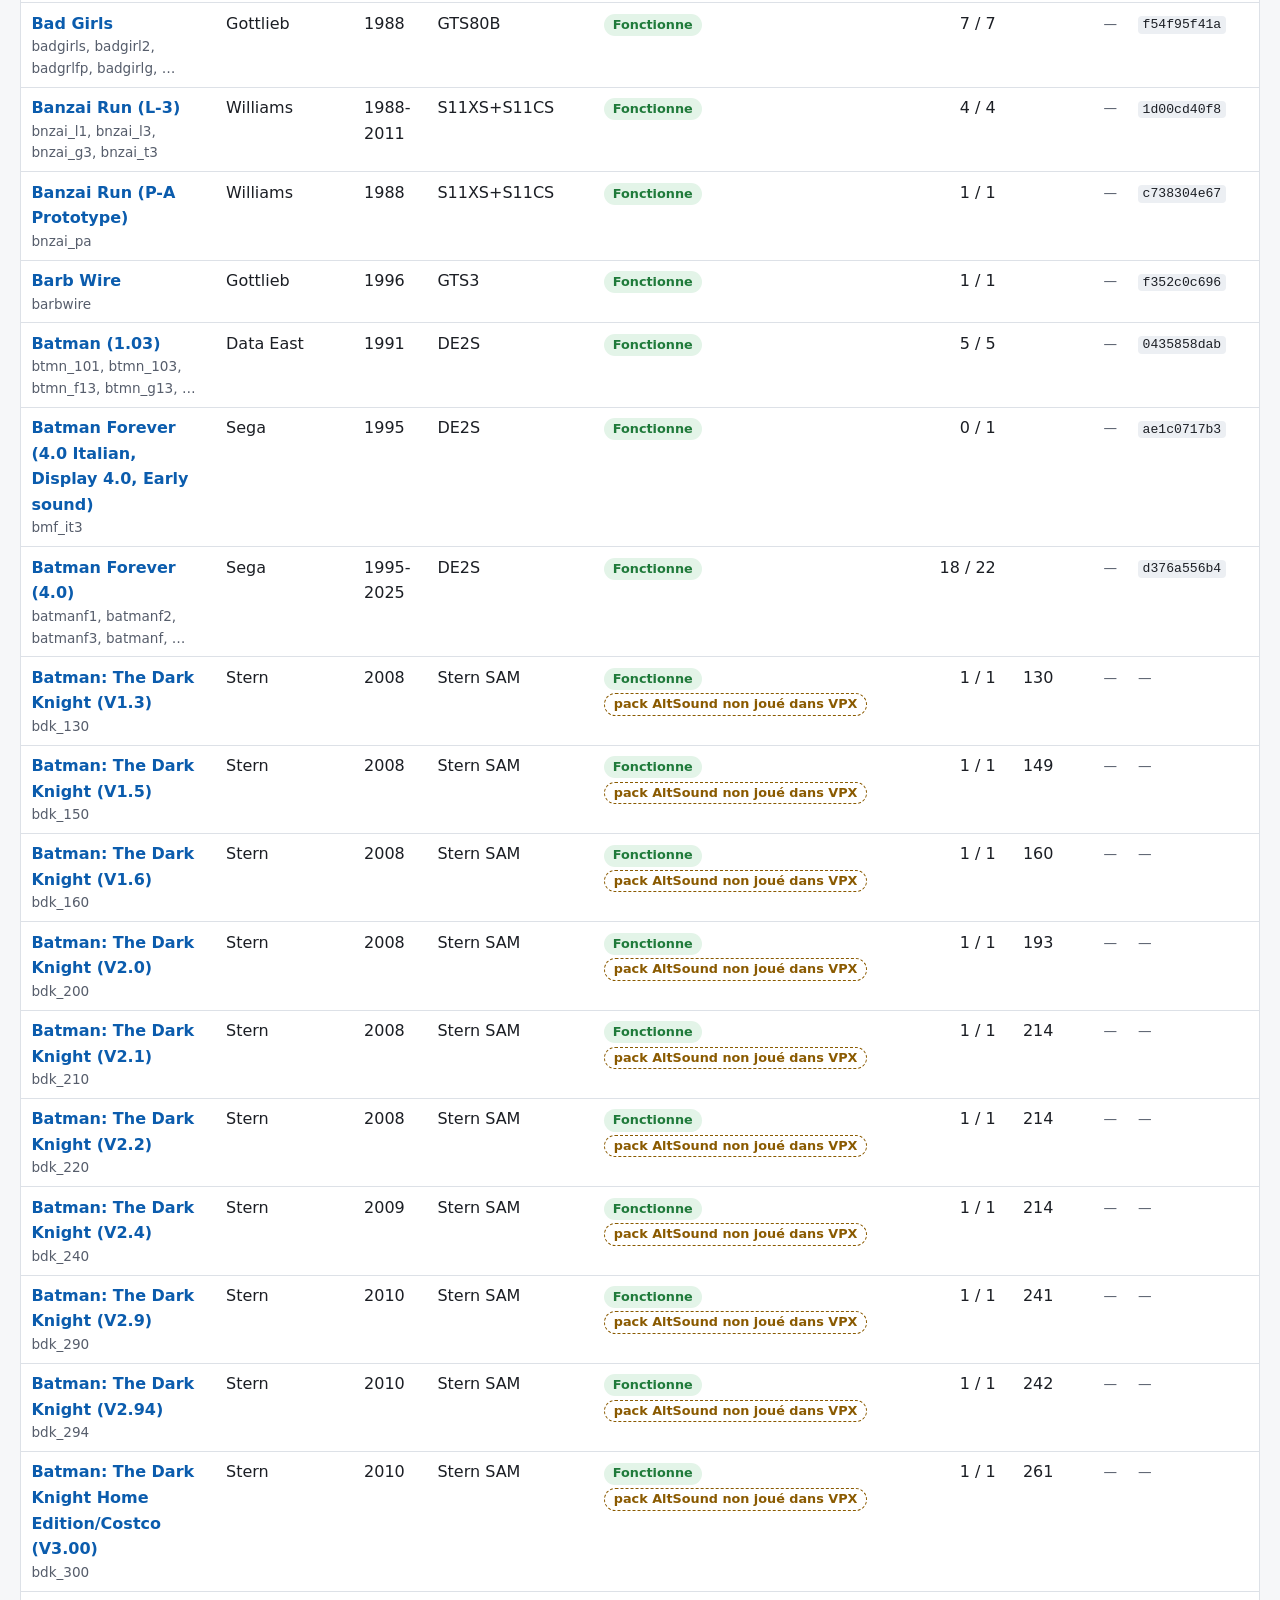
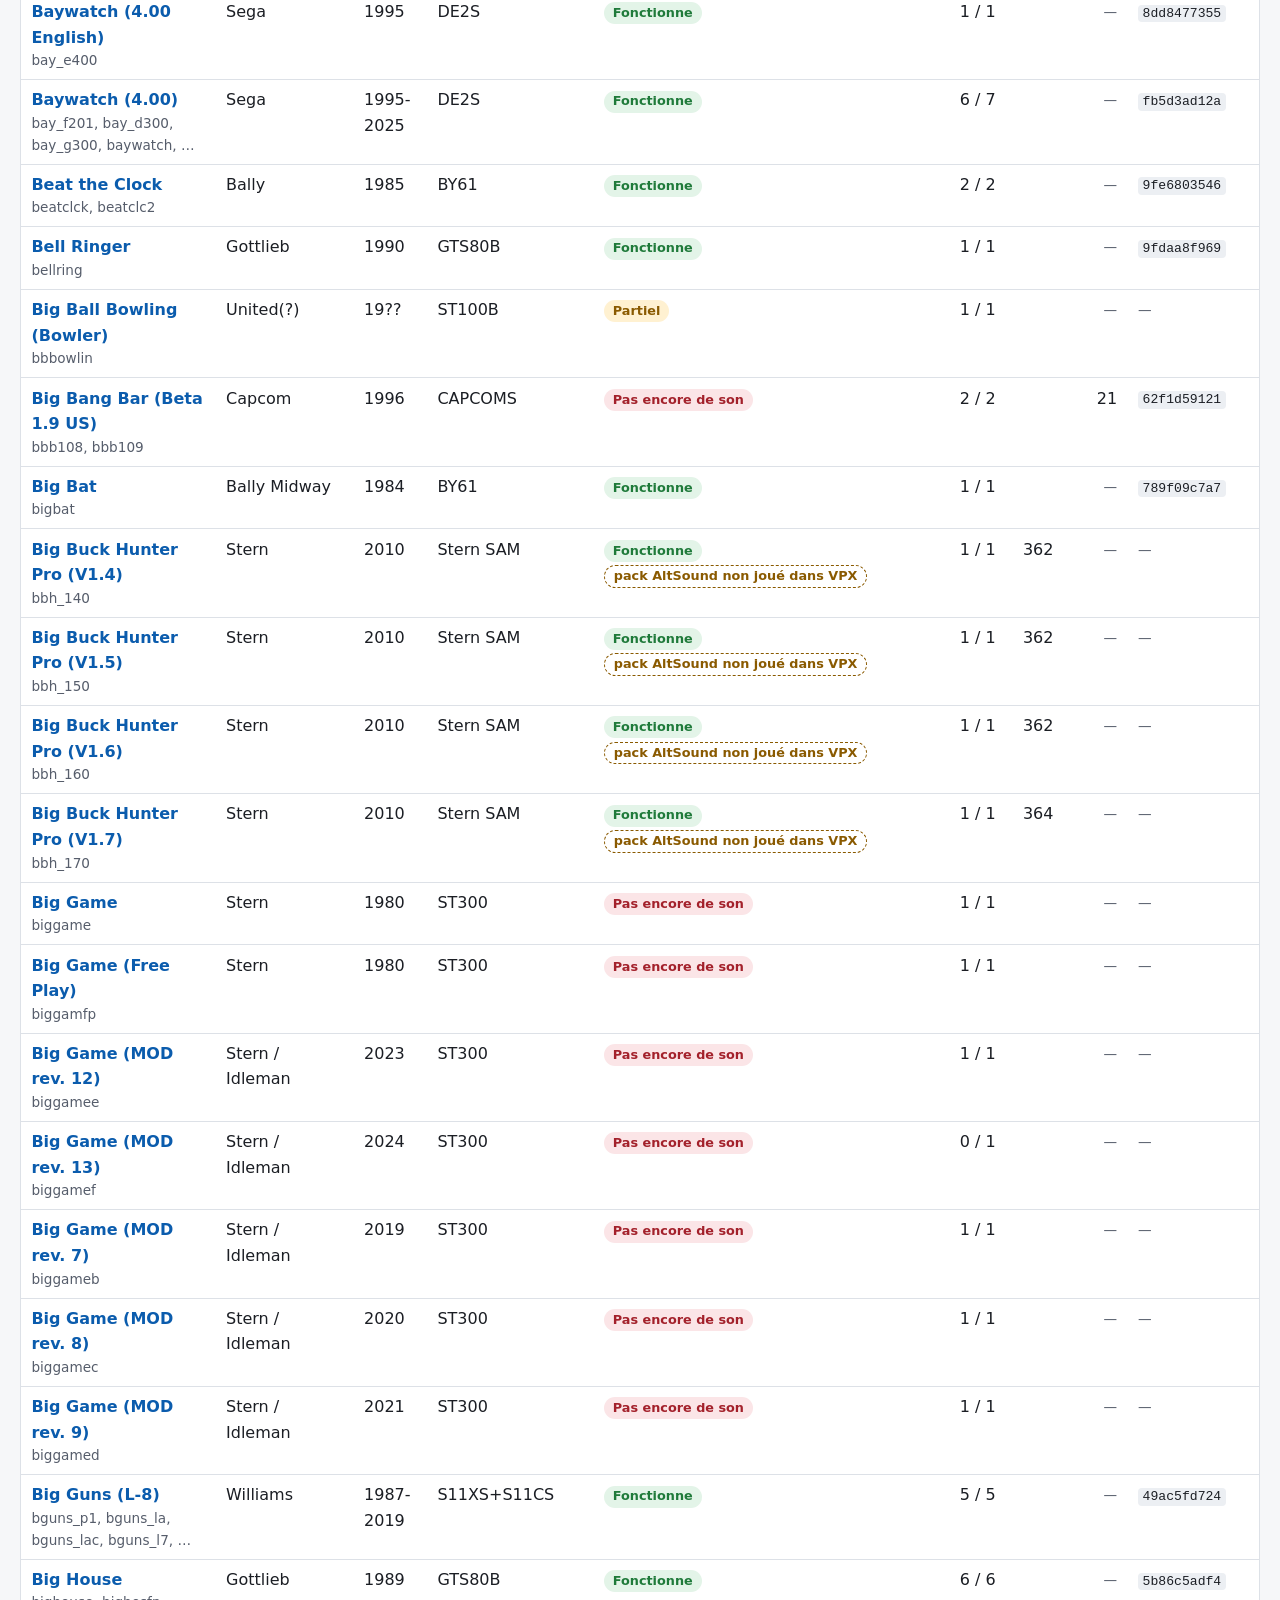
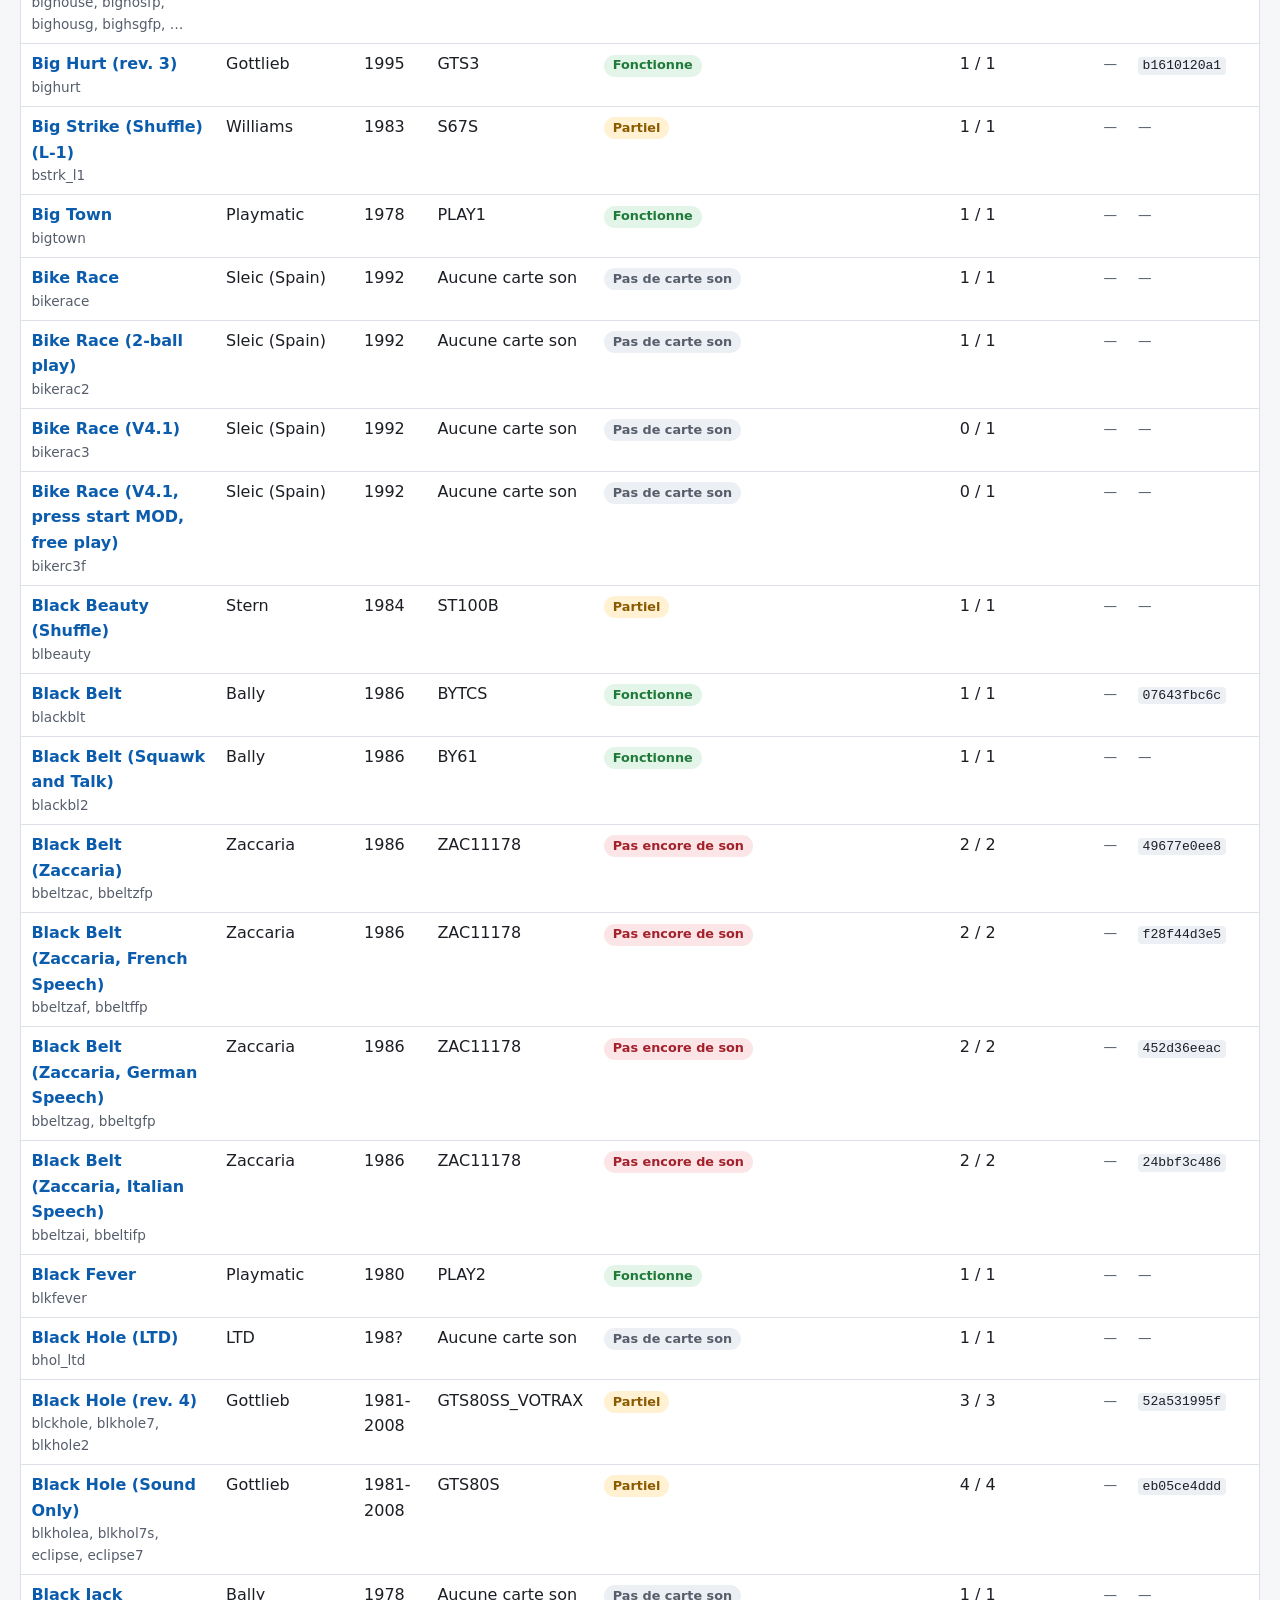
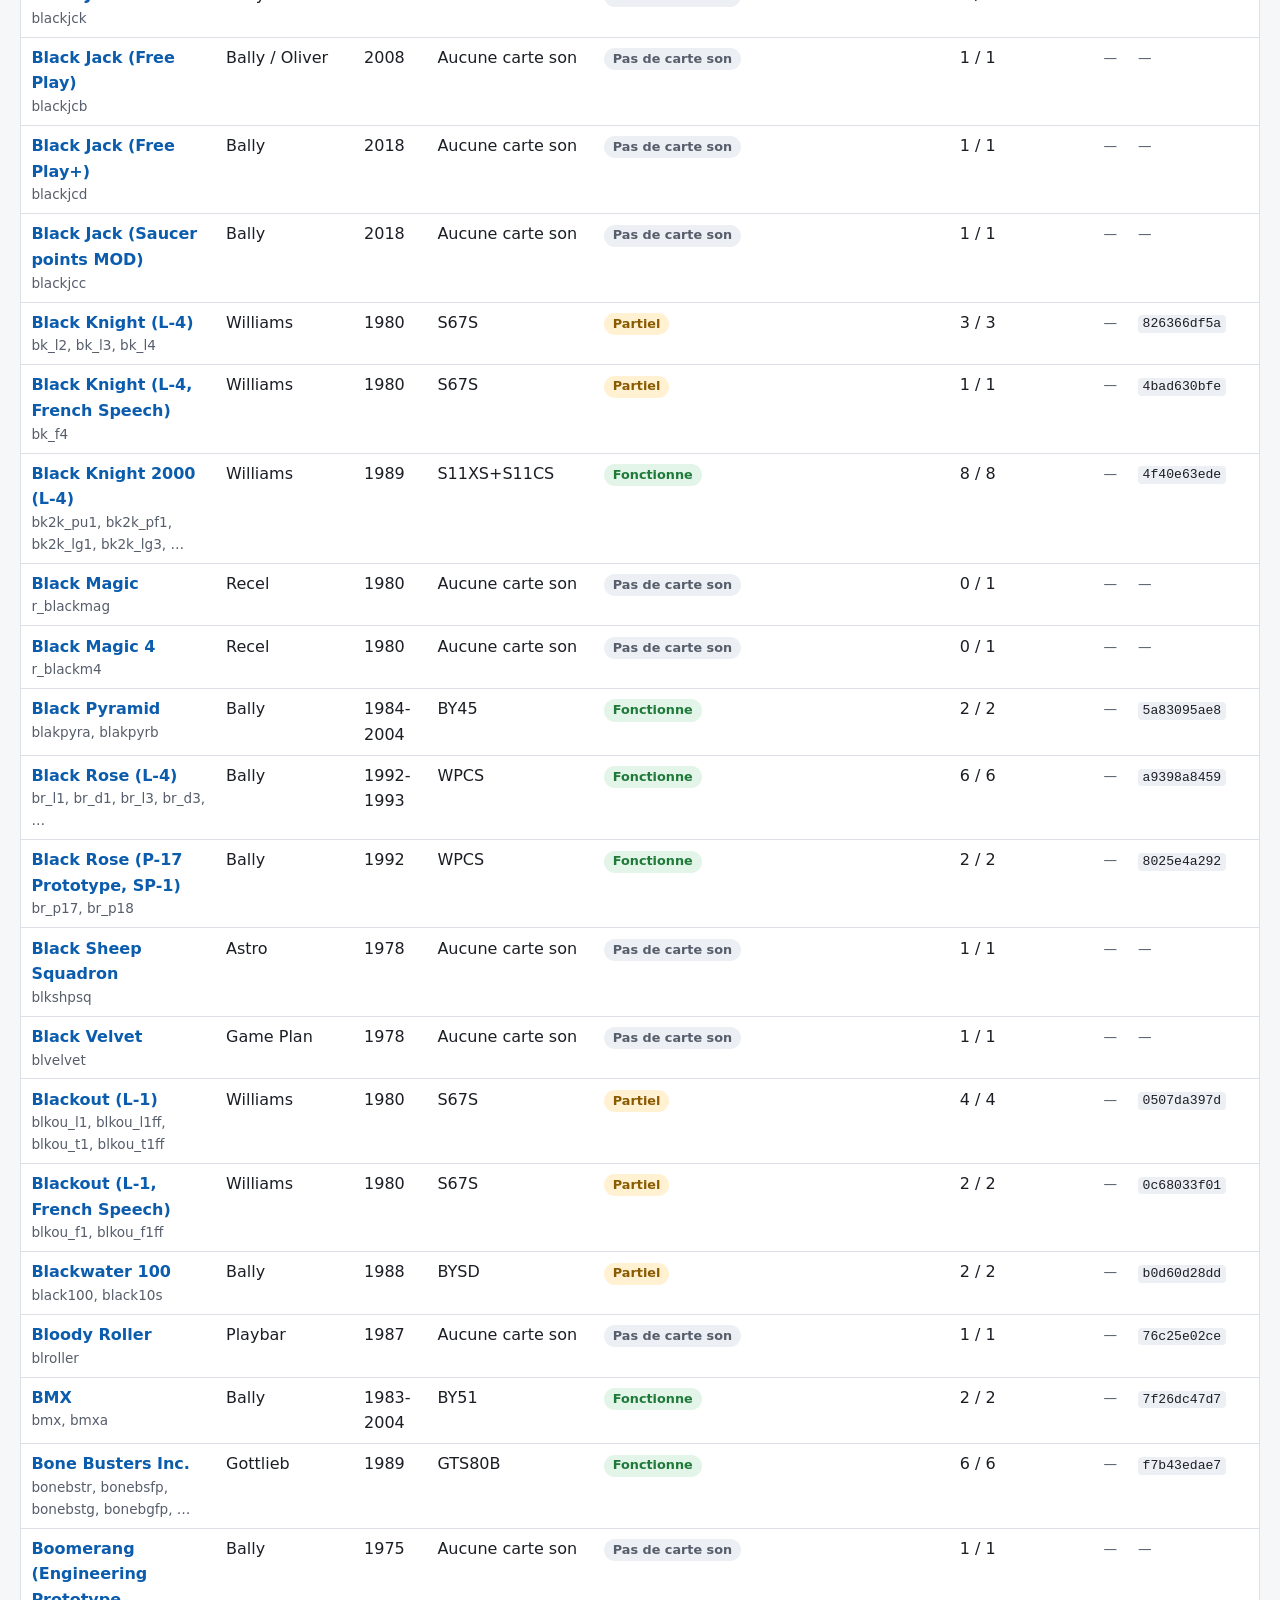
==== commit faffef73: "Catalog: say the VPX badge is about AltSound packs, not the game's sound Co-Authored-By: Claude Opus" ====
--- a/docs/fr/index.html
+++ b/docs/fr/index.html
@@ -81,9 +81,10 @@
 l'initialisation de la machine la démarre, avec un lien vers les notes de la famille.</li>
 <li><strong>rom2altsound</strong> : le résultat du <a href="https://github.com/Le-Syl21/rom2altsound/blob/main/docs/board-support.md">relevé des cartes</a>
 pour la famille : <em>Fonctionne</em> (les sons sortent, distincts, chacun depuis le silence),
-<em>Partiel</em>, <em>Pas encore de son</em>, <em>Pas de carte son</em>. Un second badge, <em>pas dans
-VPX</em>, marque les familles dont VPinball ne peut pas jouer les packs aujourd'hui, faute de recevoir
-leurs commandes son dans son AltSound ; son infobulle dit pourquoi.</li>
+<em>Partiel</em>, <em>Pas encore de son</em>, <em>Pas de carte son</em>. Un second badge, <em>pack AltSound
+non joué dans VPX</em>, marque les familles dont VPinball ne peut pas utiliser les packs AltSound
+aujourd'hui, faute de recevoir leurs commandes son dans AltSound : le jeu lui-même a toujours son propre
+son ; son infobulle dit pourquoi.</li>
 <li><strong>Jeux de ROM</strong> : combien des jeux de ROM PinMAME de l'entrée étaient complets dans la
 collection de référence d'où le catalogue est tiré (2804 zips VPinMAME), sur le total.</li>
 <li><strong>Sons</strong> : lu dans les ROM sans les faire tourner, là où leur organisation est connue : les
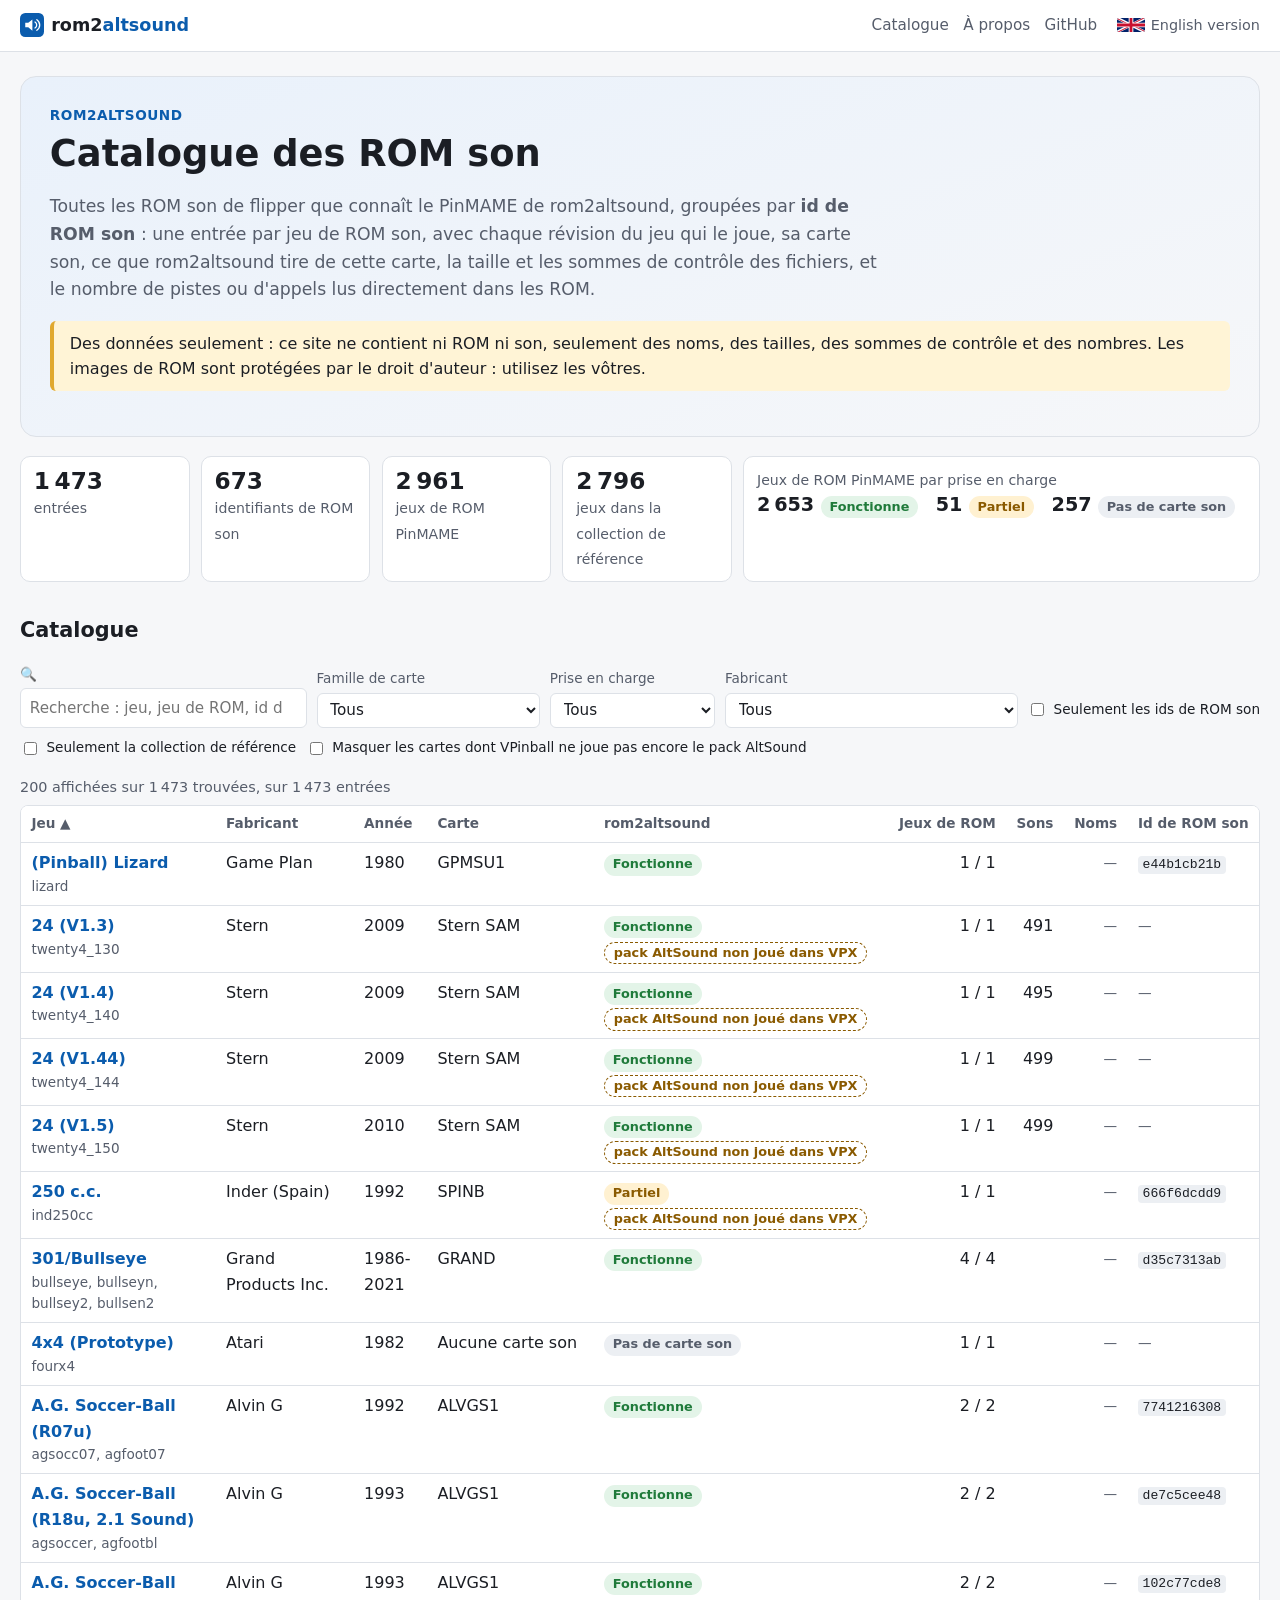
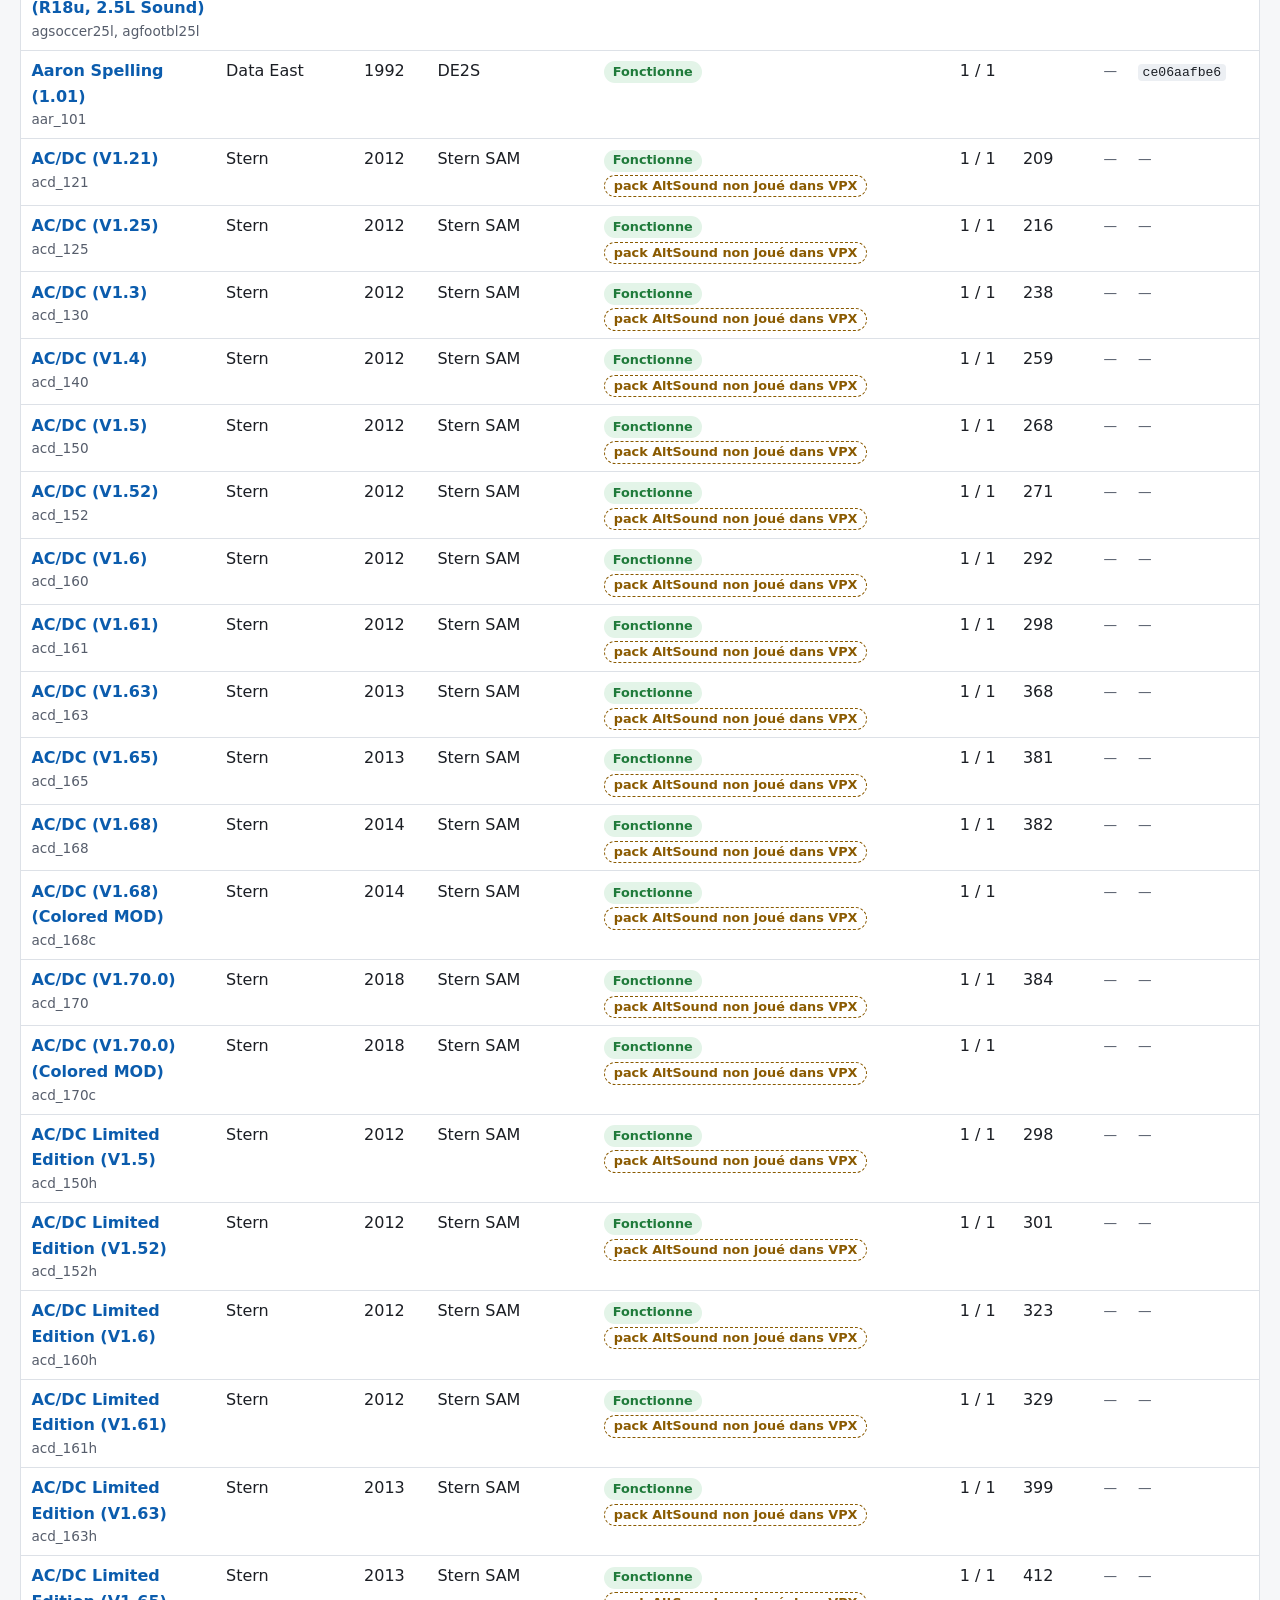
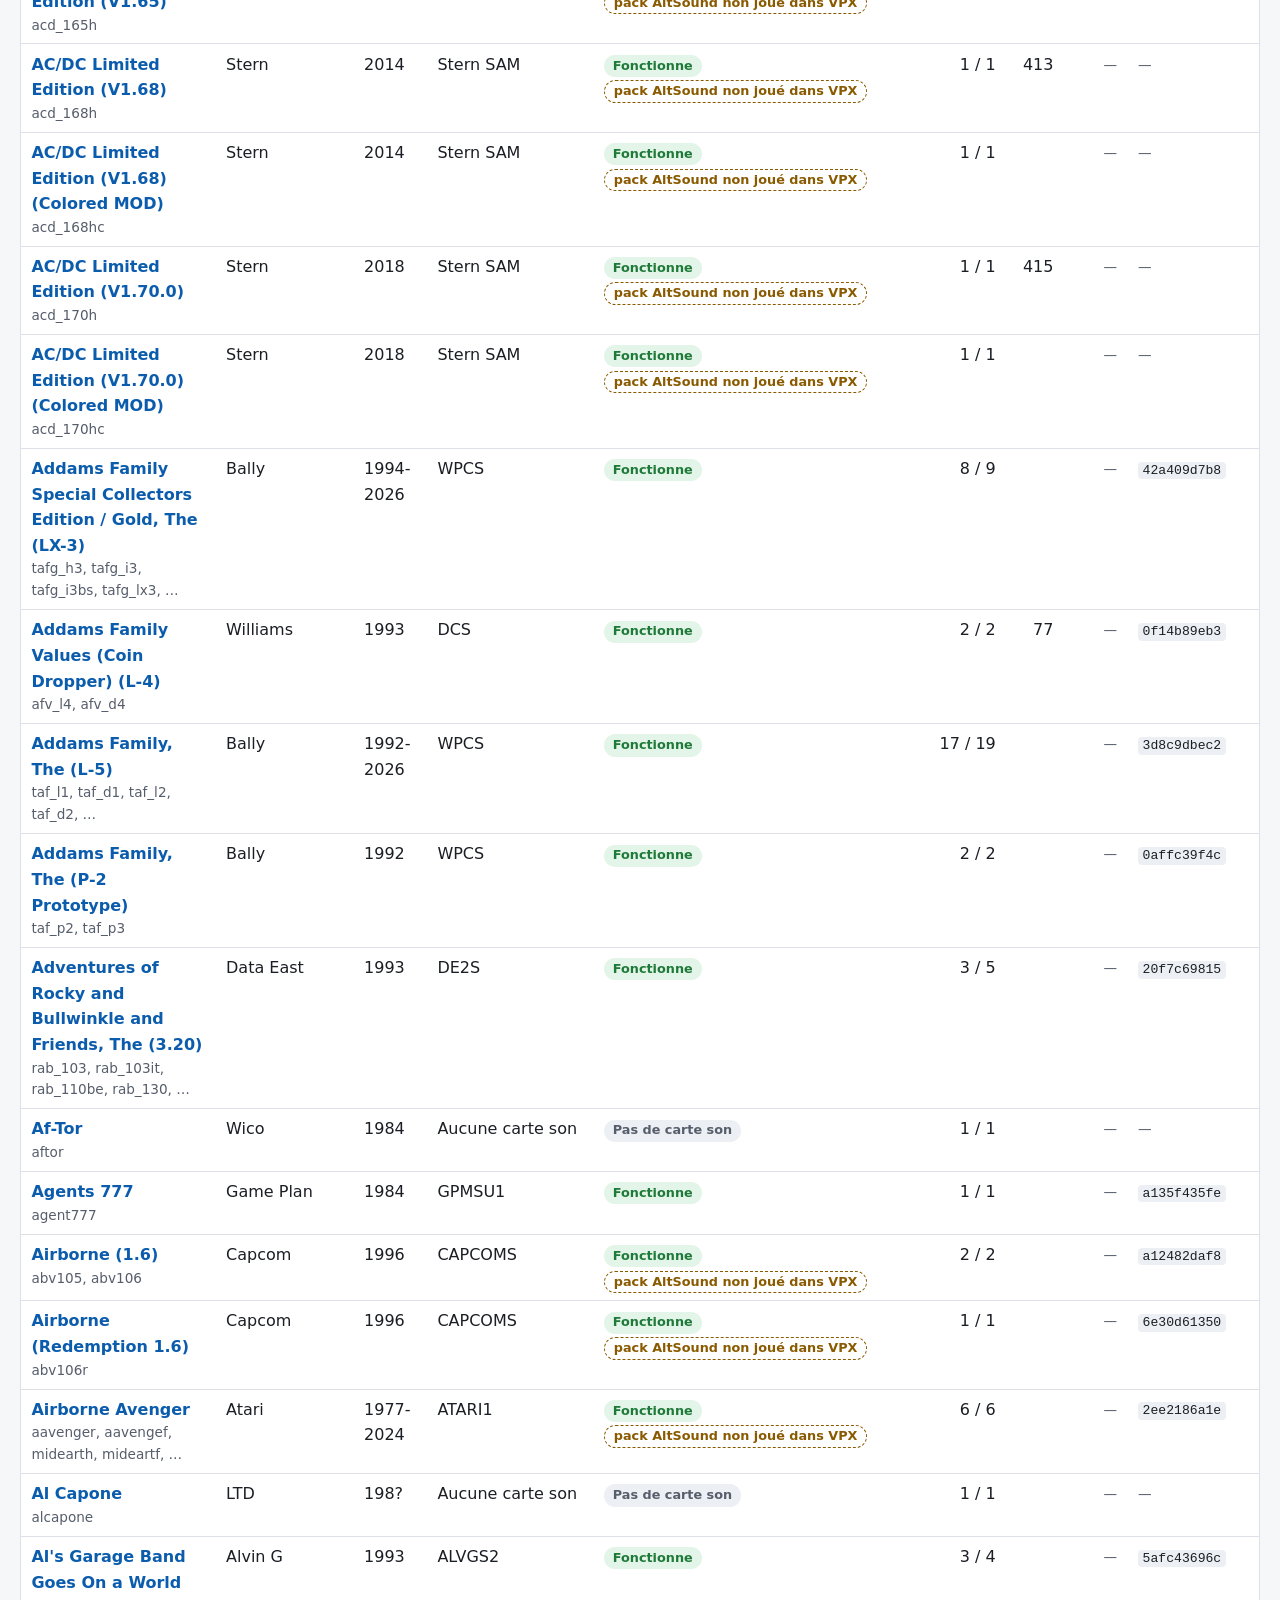
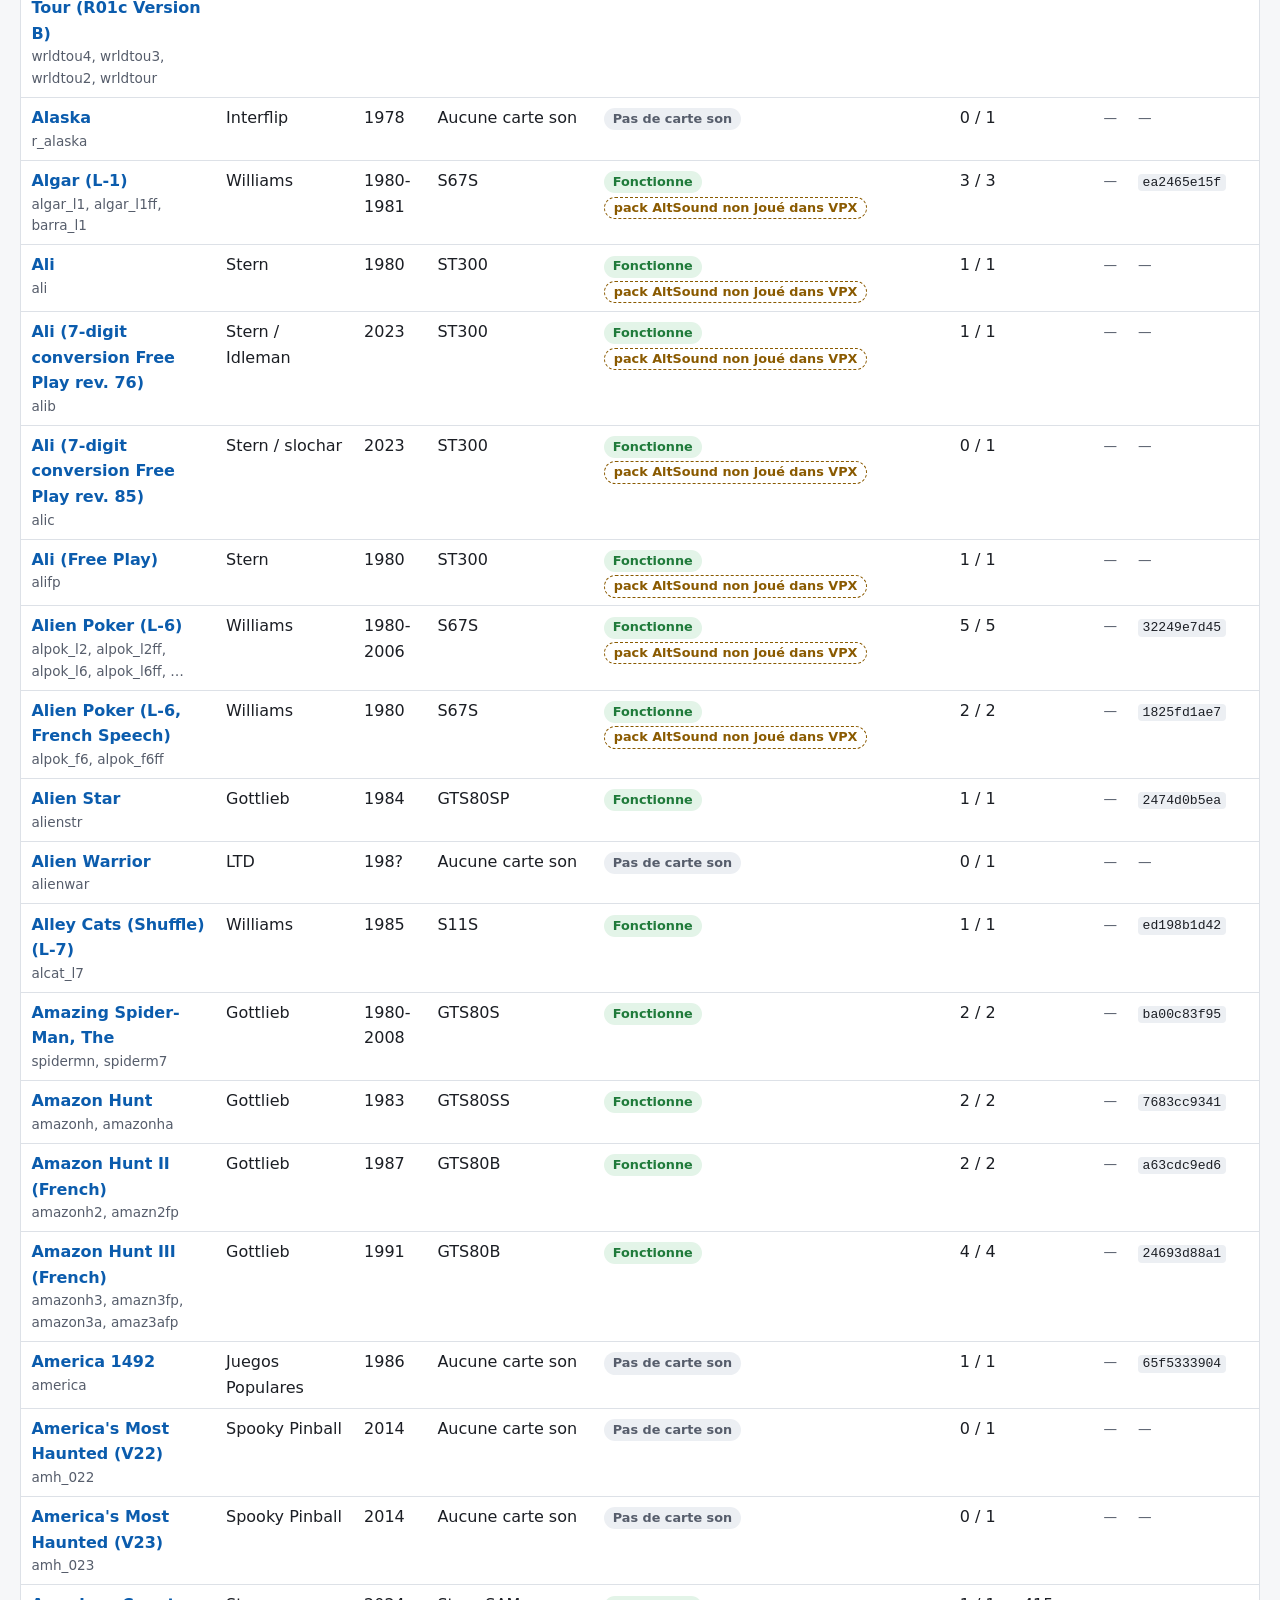
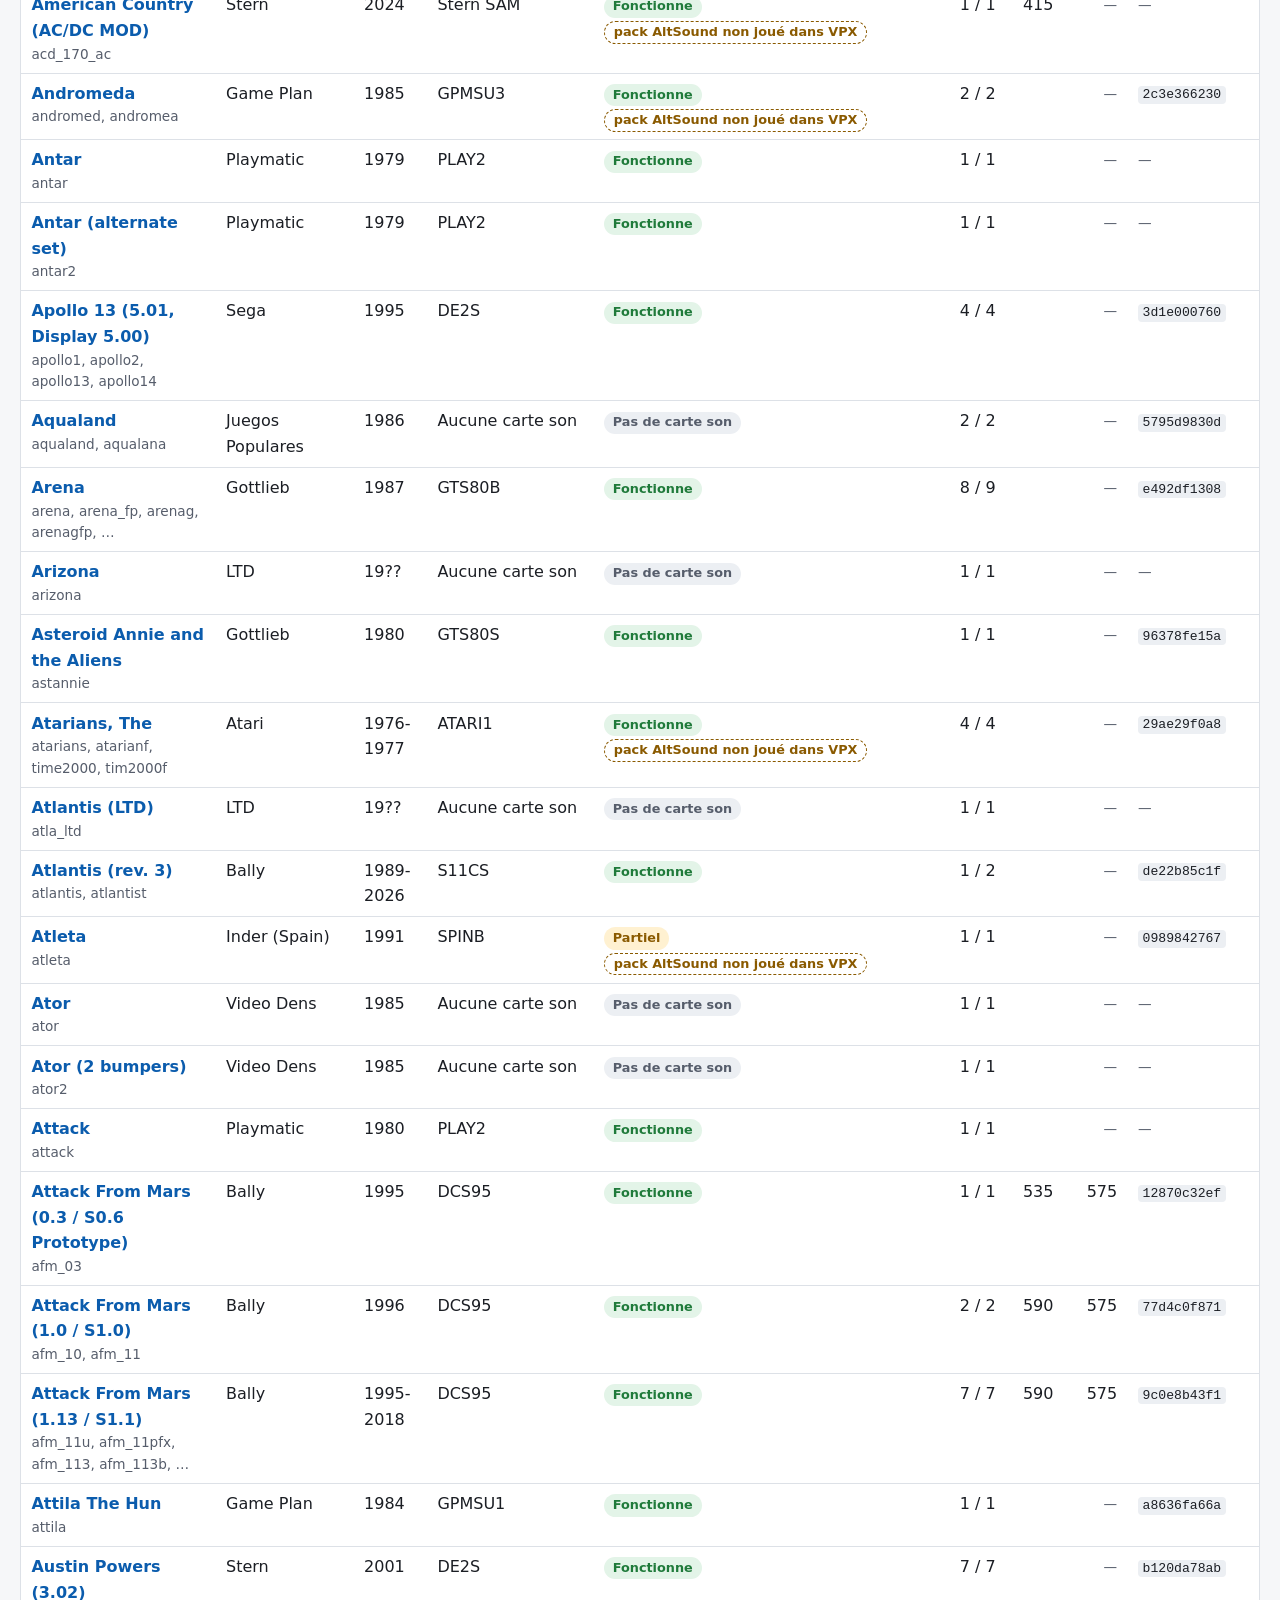
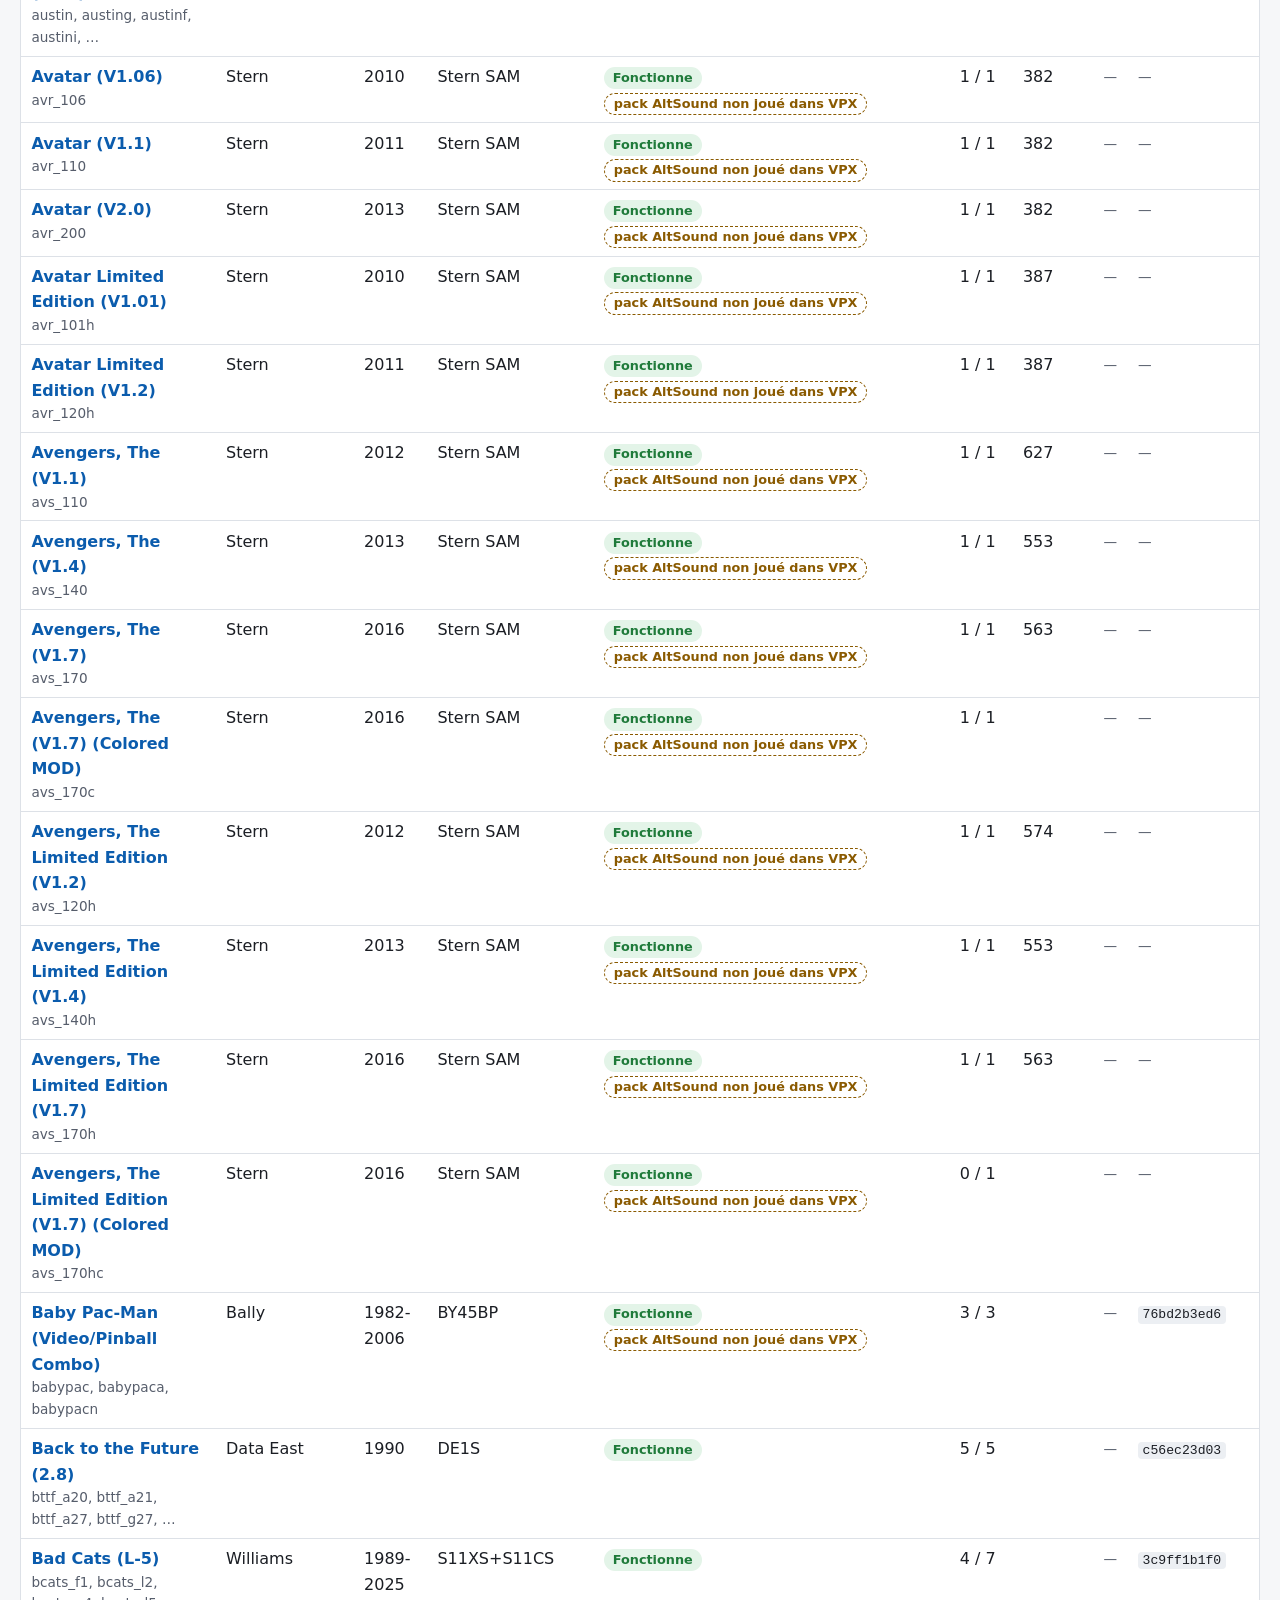
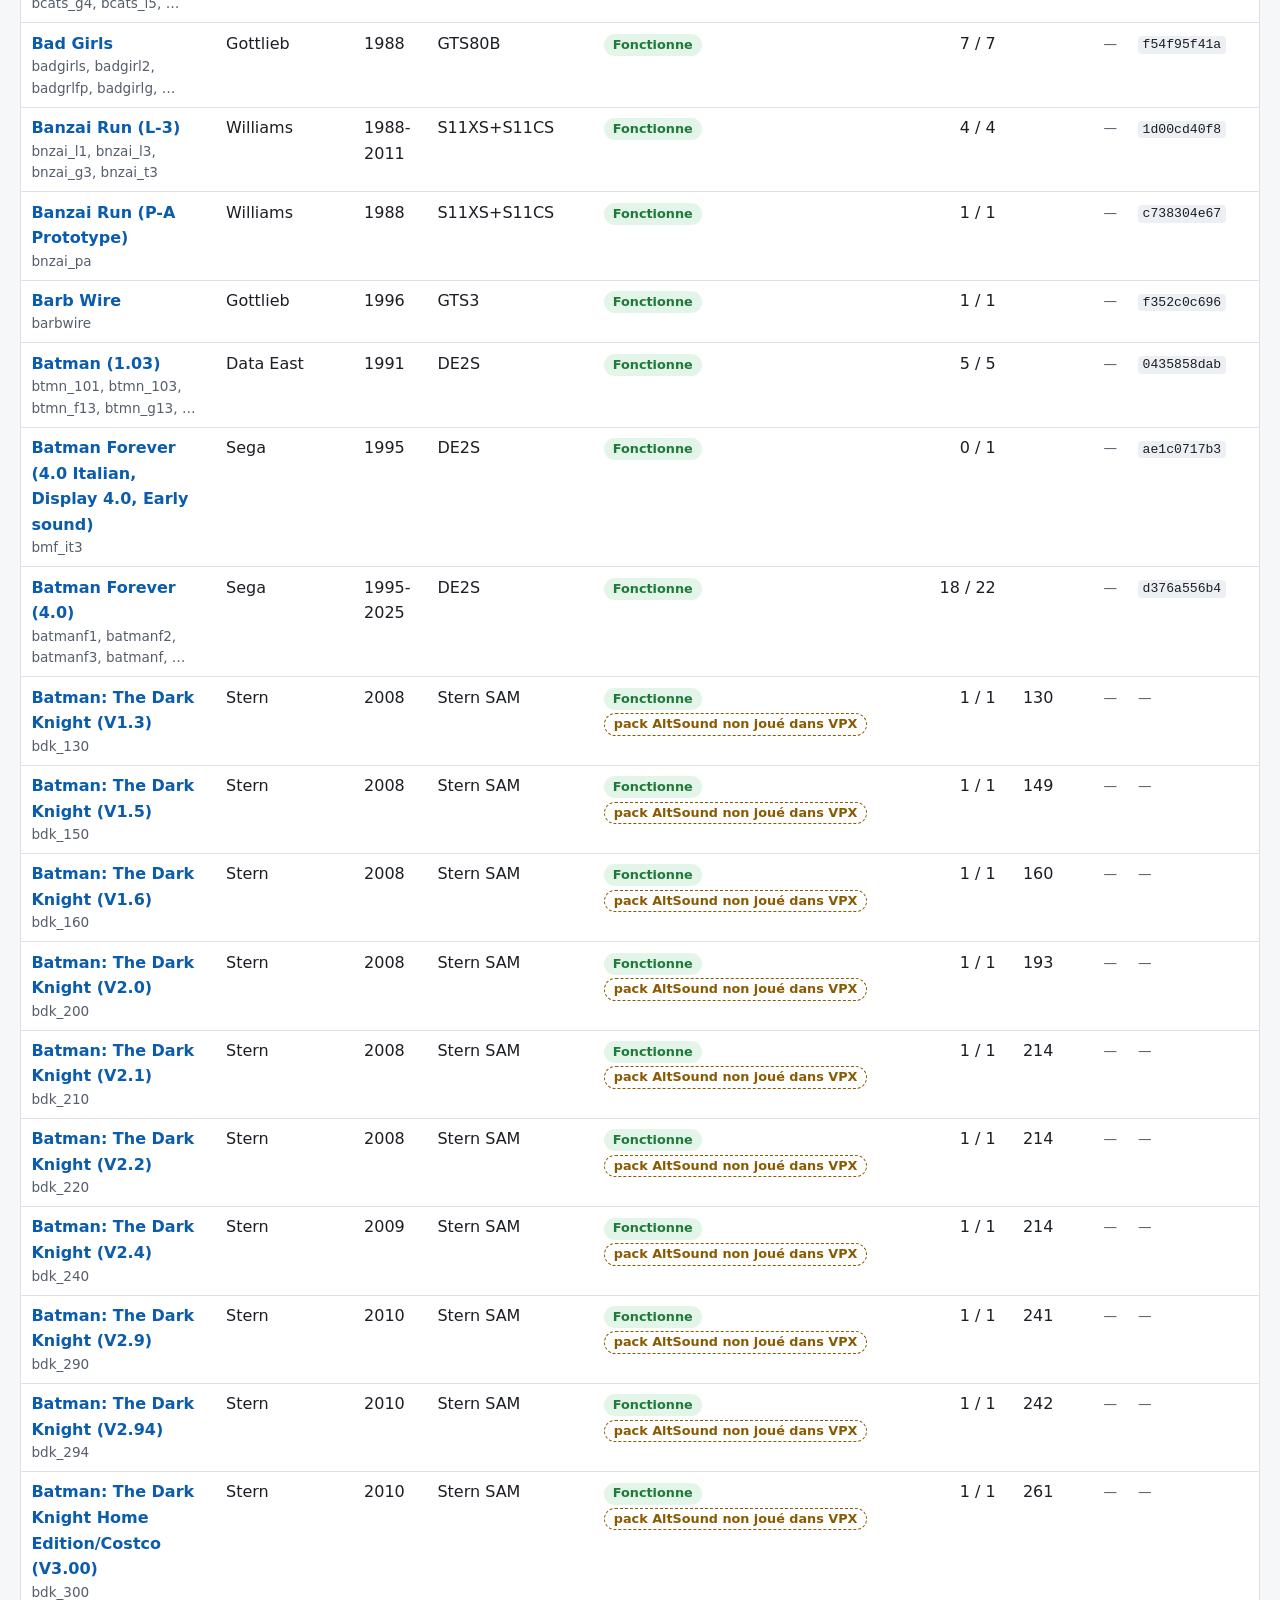
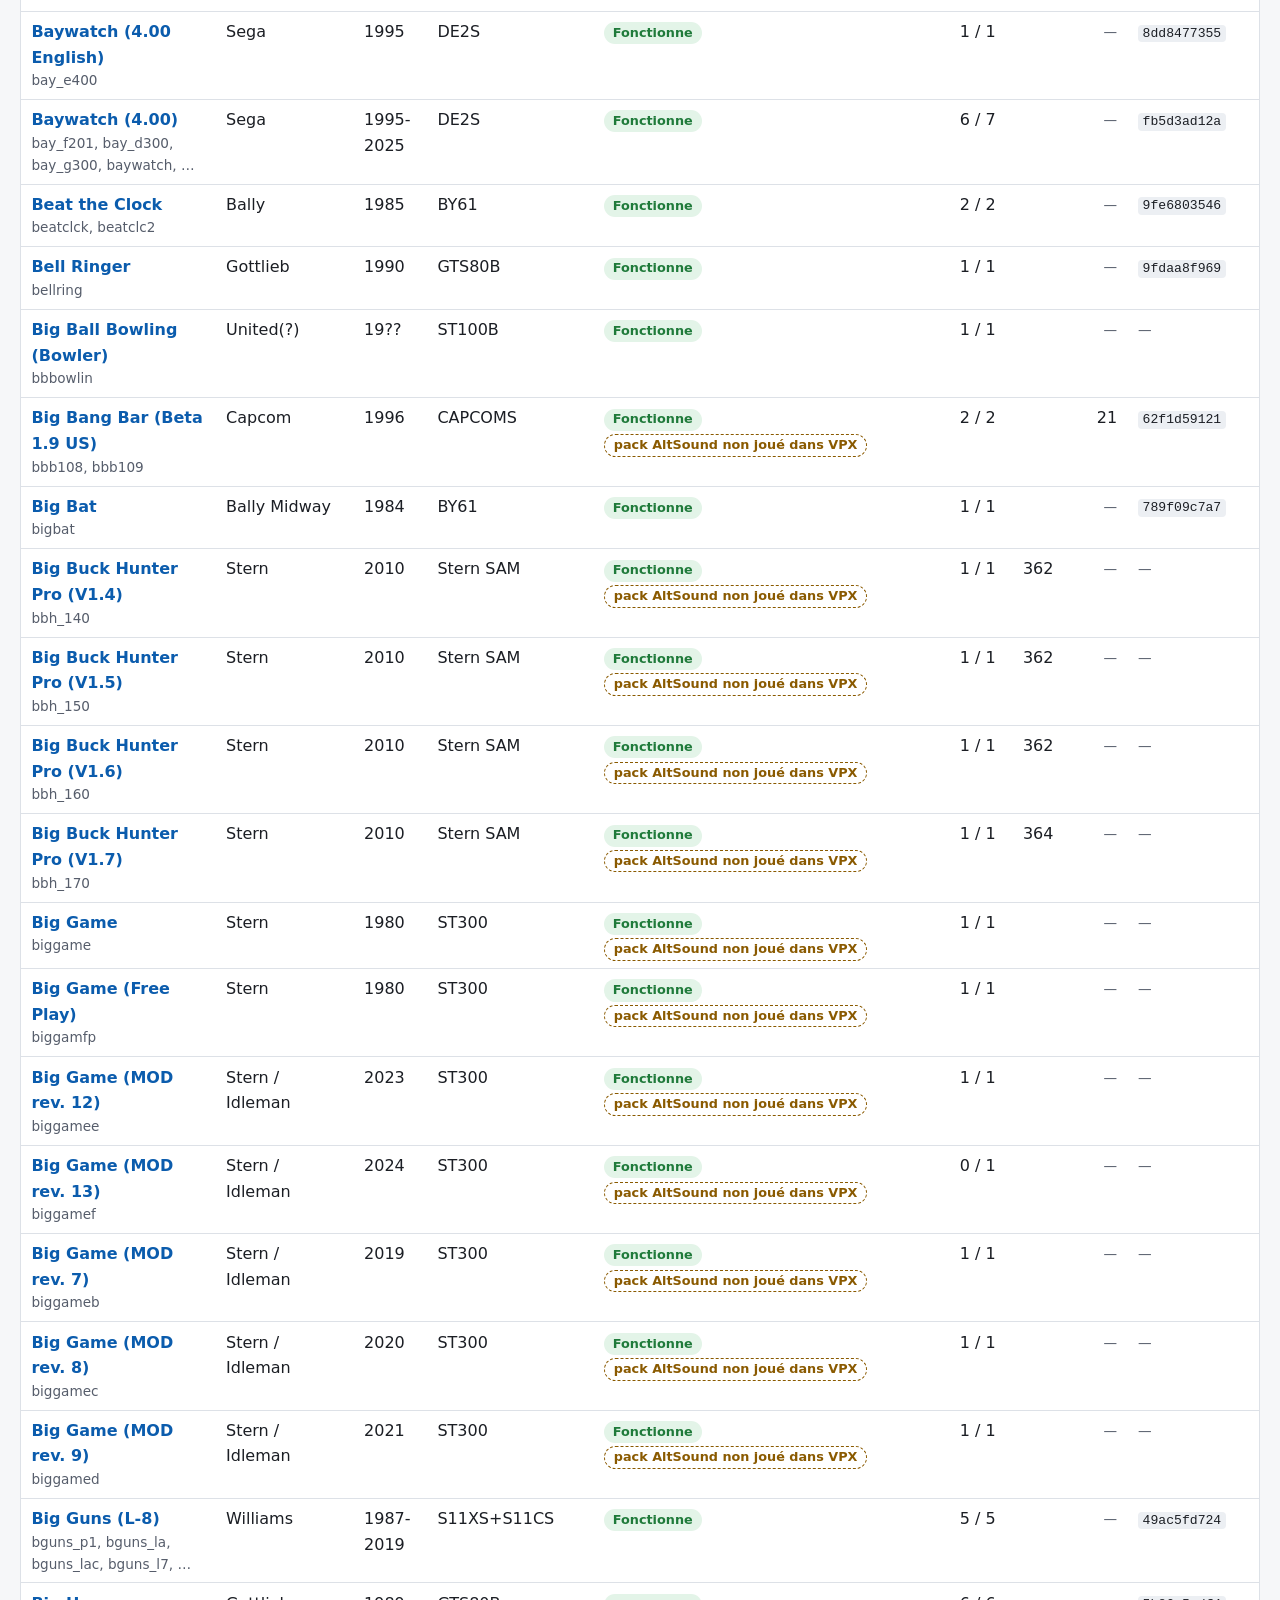
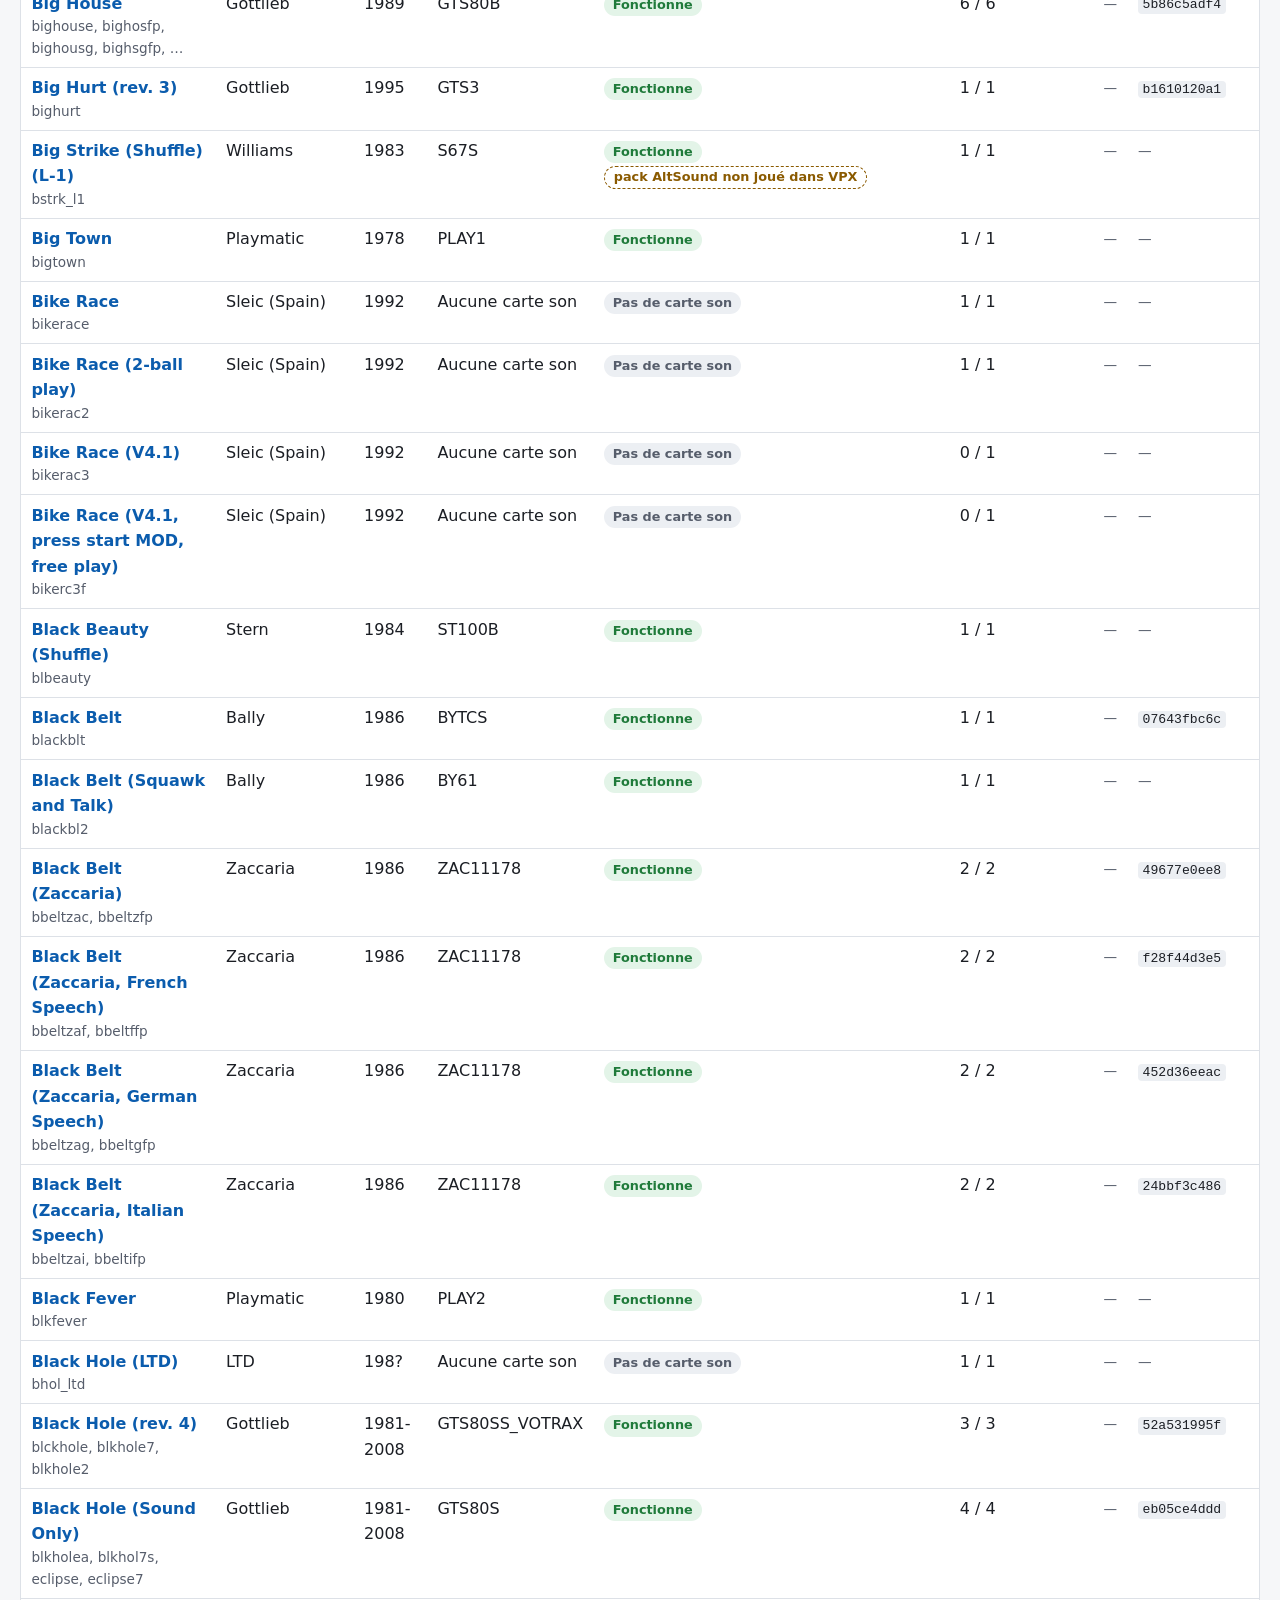
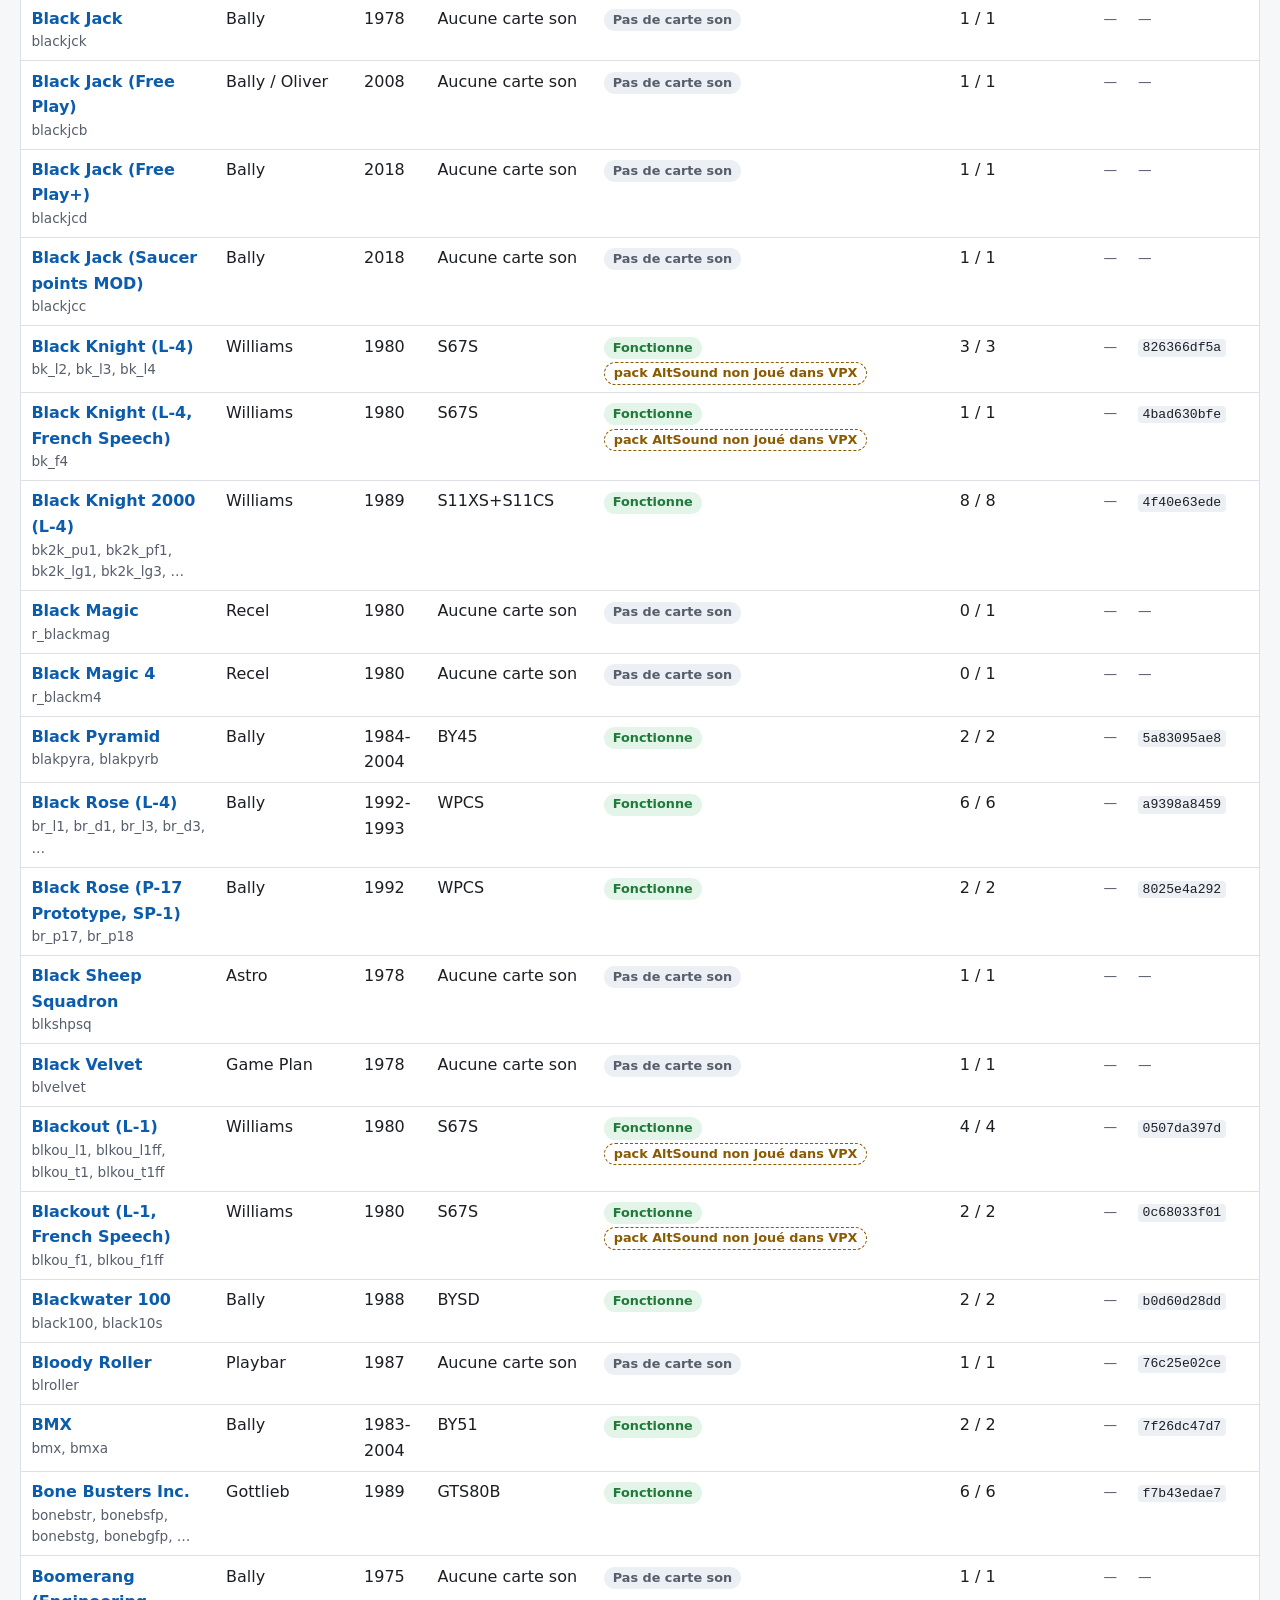
==== commit bf8df34a: "Catalog rebuilt with PinMAME f45e404: VPinball playback states Same 1473 entries and counts; 241 ent" ====
--- a/docs/fr/index.html
+++ b/docs/fr/index.html
@@ -82,9 +82,12 @@
 <li><strong>rom2altsound</strong> : le résultat du <a href="https://github.com/Le-Syl21/rom2altsound/blob/main/docs/board-support.md">relevé des cartes</a>
 pour la famille : <em>Fonctionne</em> (les sons sortent, distincts, chacun depuis le silence),
 <em>Partiel</em>, <em>Pas encore de son</em>, <em>Pas de carte son</em>. Un second badge, <em>pack AltSound
-non joué dans VPX</em>, marque les familles dont VPinball ne peut pas utiliser les packs AltSound
-aujourd'hui, faute de recevoir leurs commandes son dans AltSound : le jeu lui-même a toujours son propre
-son ; son infobulle dit pourquoi.</li>
+non joué dans VPX</em>, marque les familles dont VPinball ne peut pas utiliser les packs AltSound,
+faute de recevoir dans AltSound leurs commandes son sous les identifiants du pack : le jeu lui-même a
+toujours son propre son ; son infobulle dit pourquoi. Un badge plus discret, <em>pack joué par VPX après
+10.8.1-5436</em>, marque les familles dont la version publiée de VPinball ne joue pas les packs, mais que
+ses versions de développement (master) jouent depuis octobre 2026 (libaltsound y prend leurs commandes
+un octet à la fois).</li>
 <li><strong>Jeux de ROM</strong> : combien des jeux de ROM PinMAME de l'entrée étaient complets dans la
 collection de référence d'où le catalogue est tiré (2804 zips VPinMAME), sur le total.</li>
 <li><strong>Sons</strong> : lu dans les ROM sans les faire tourner, là où leur organisation est connue : les
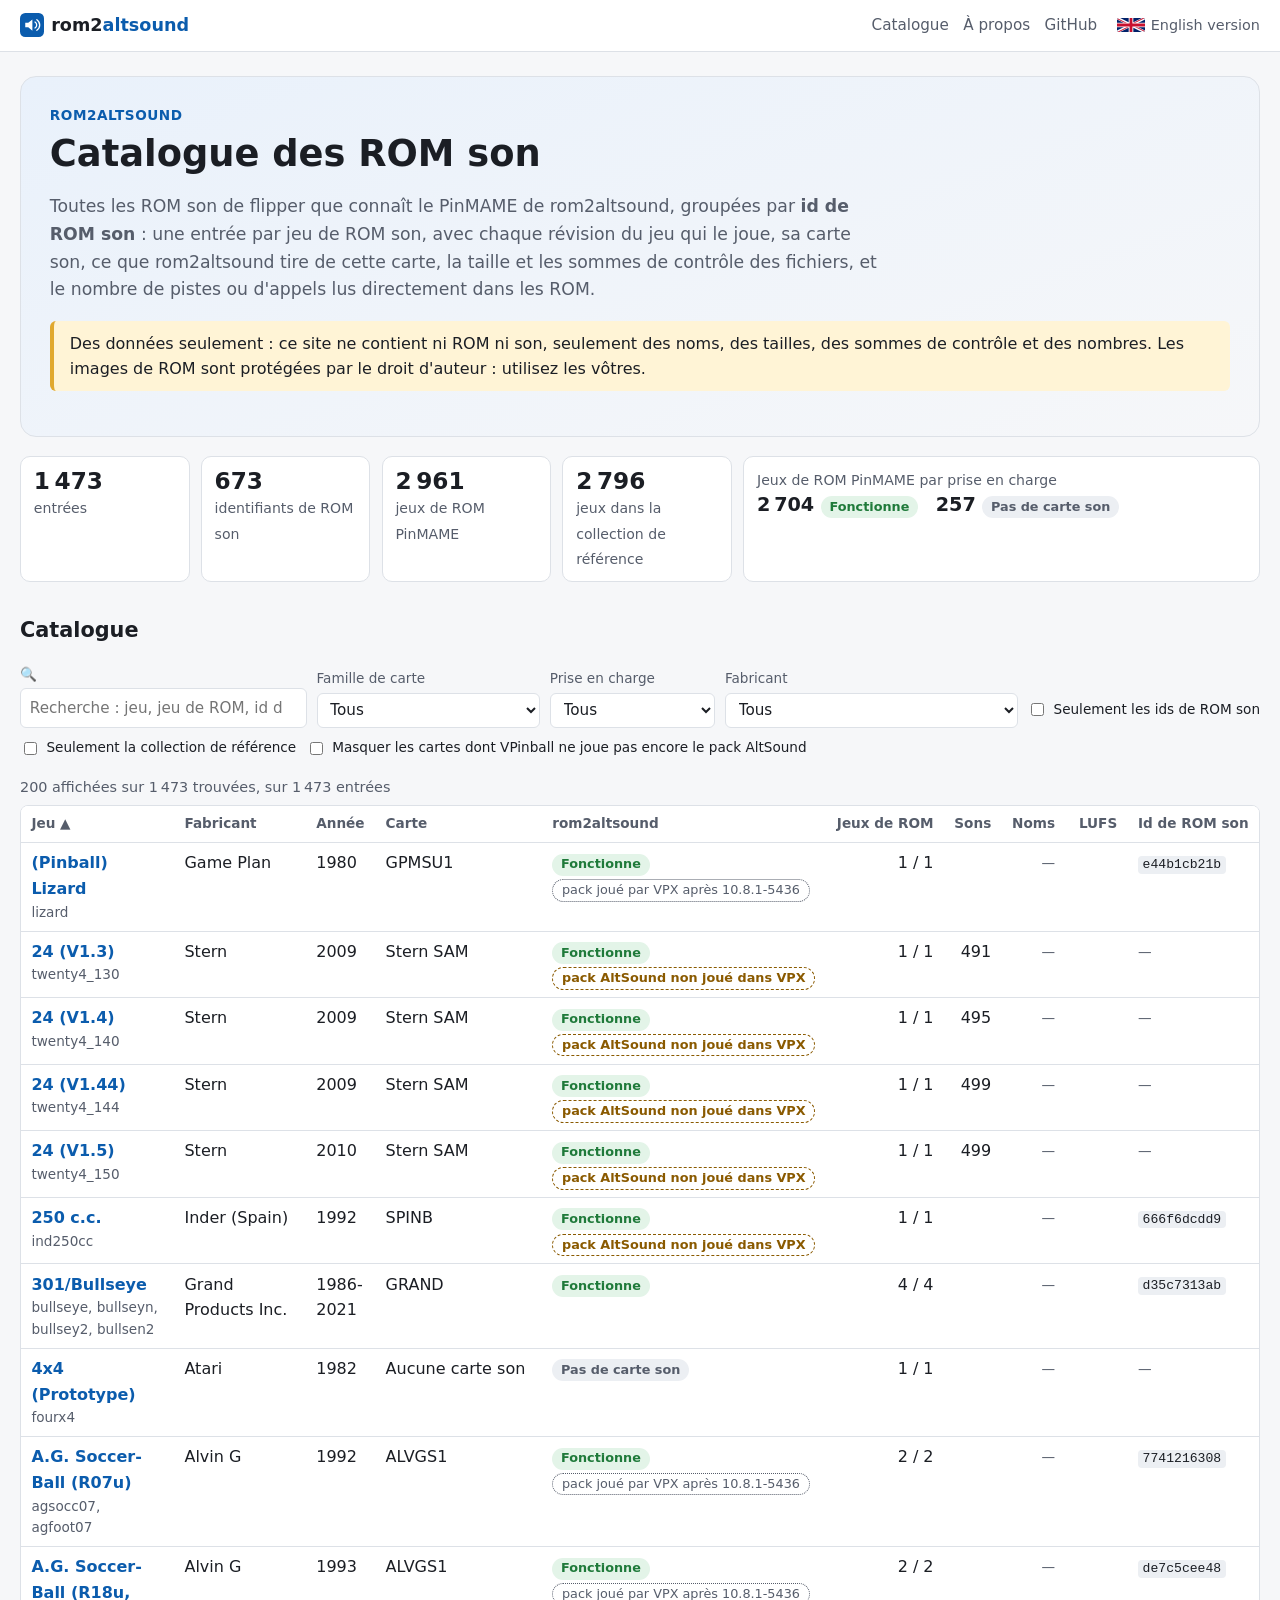
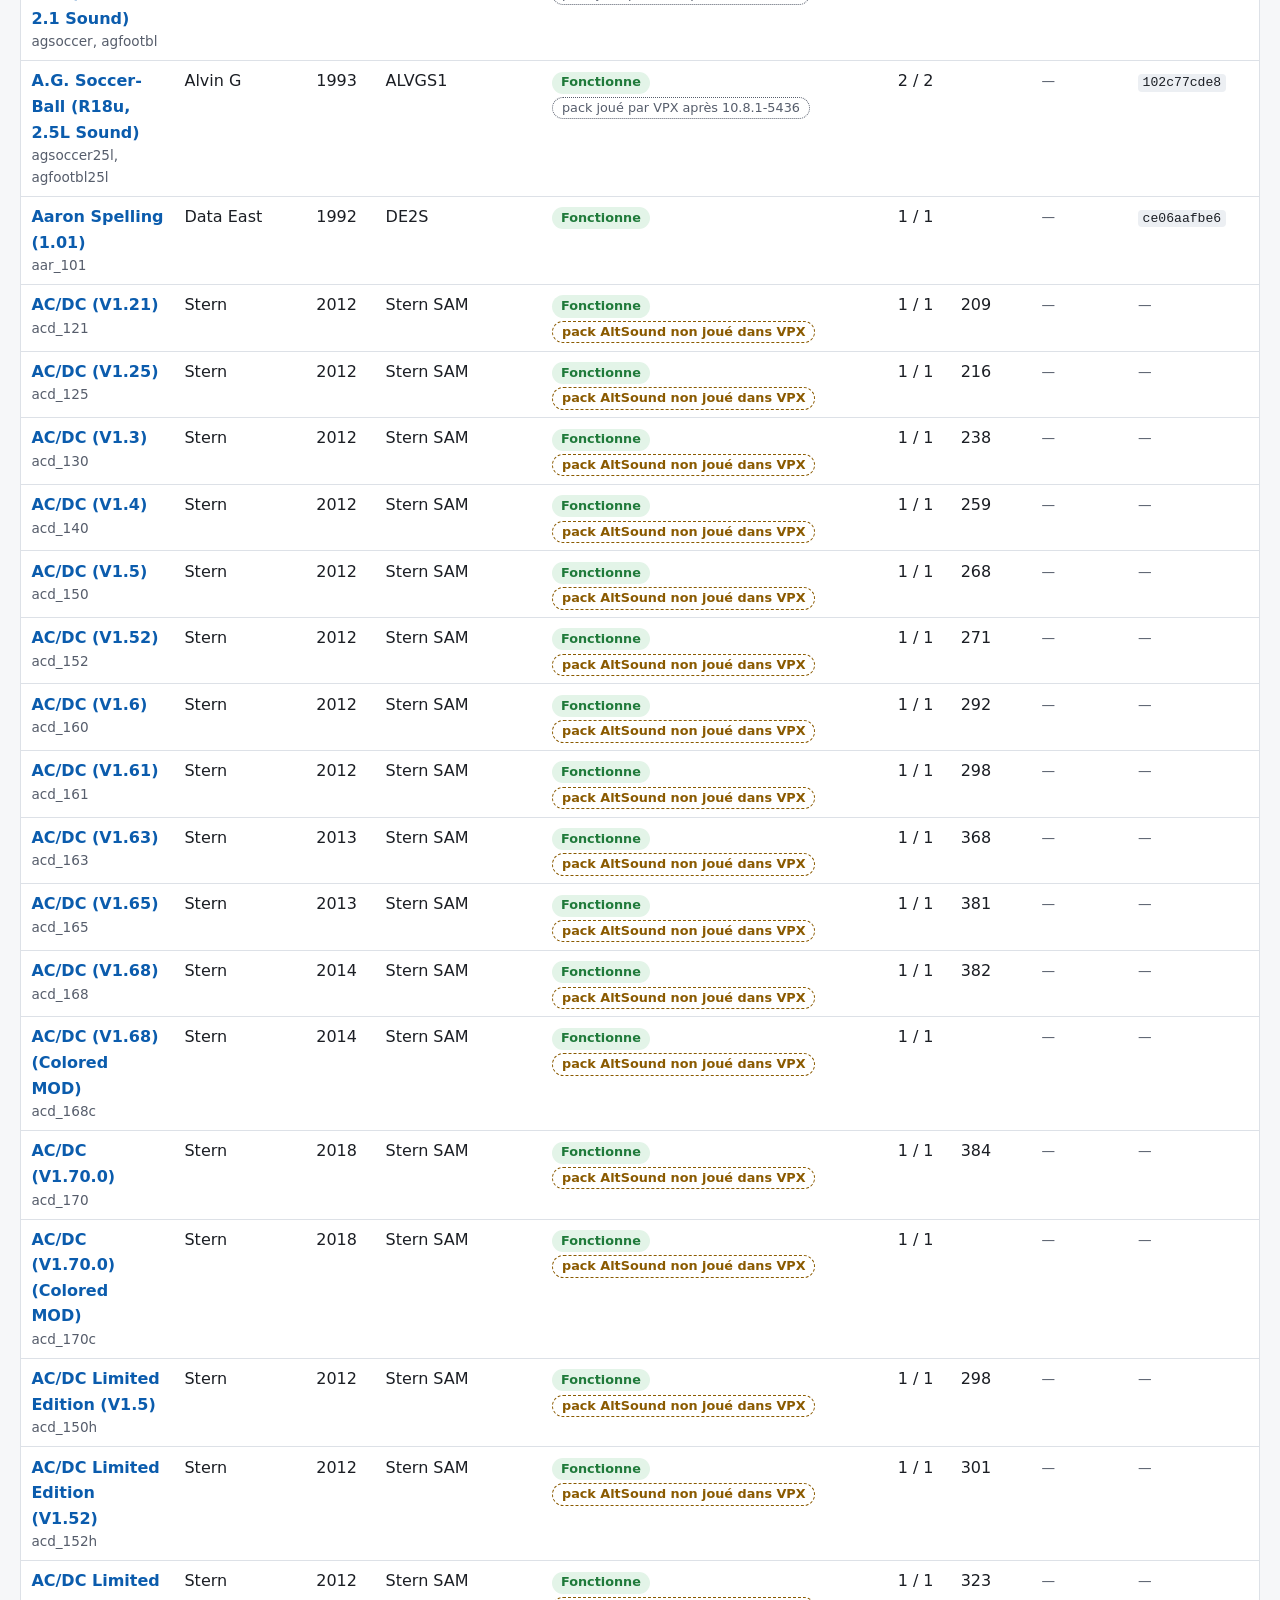
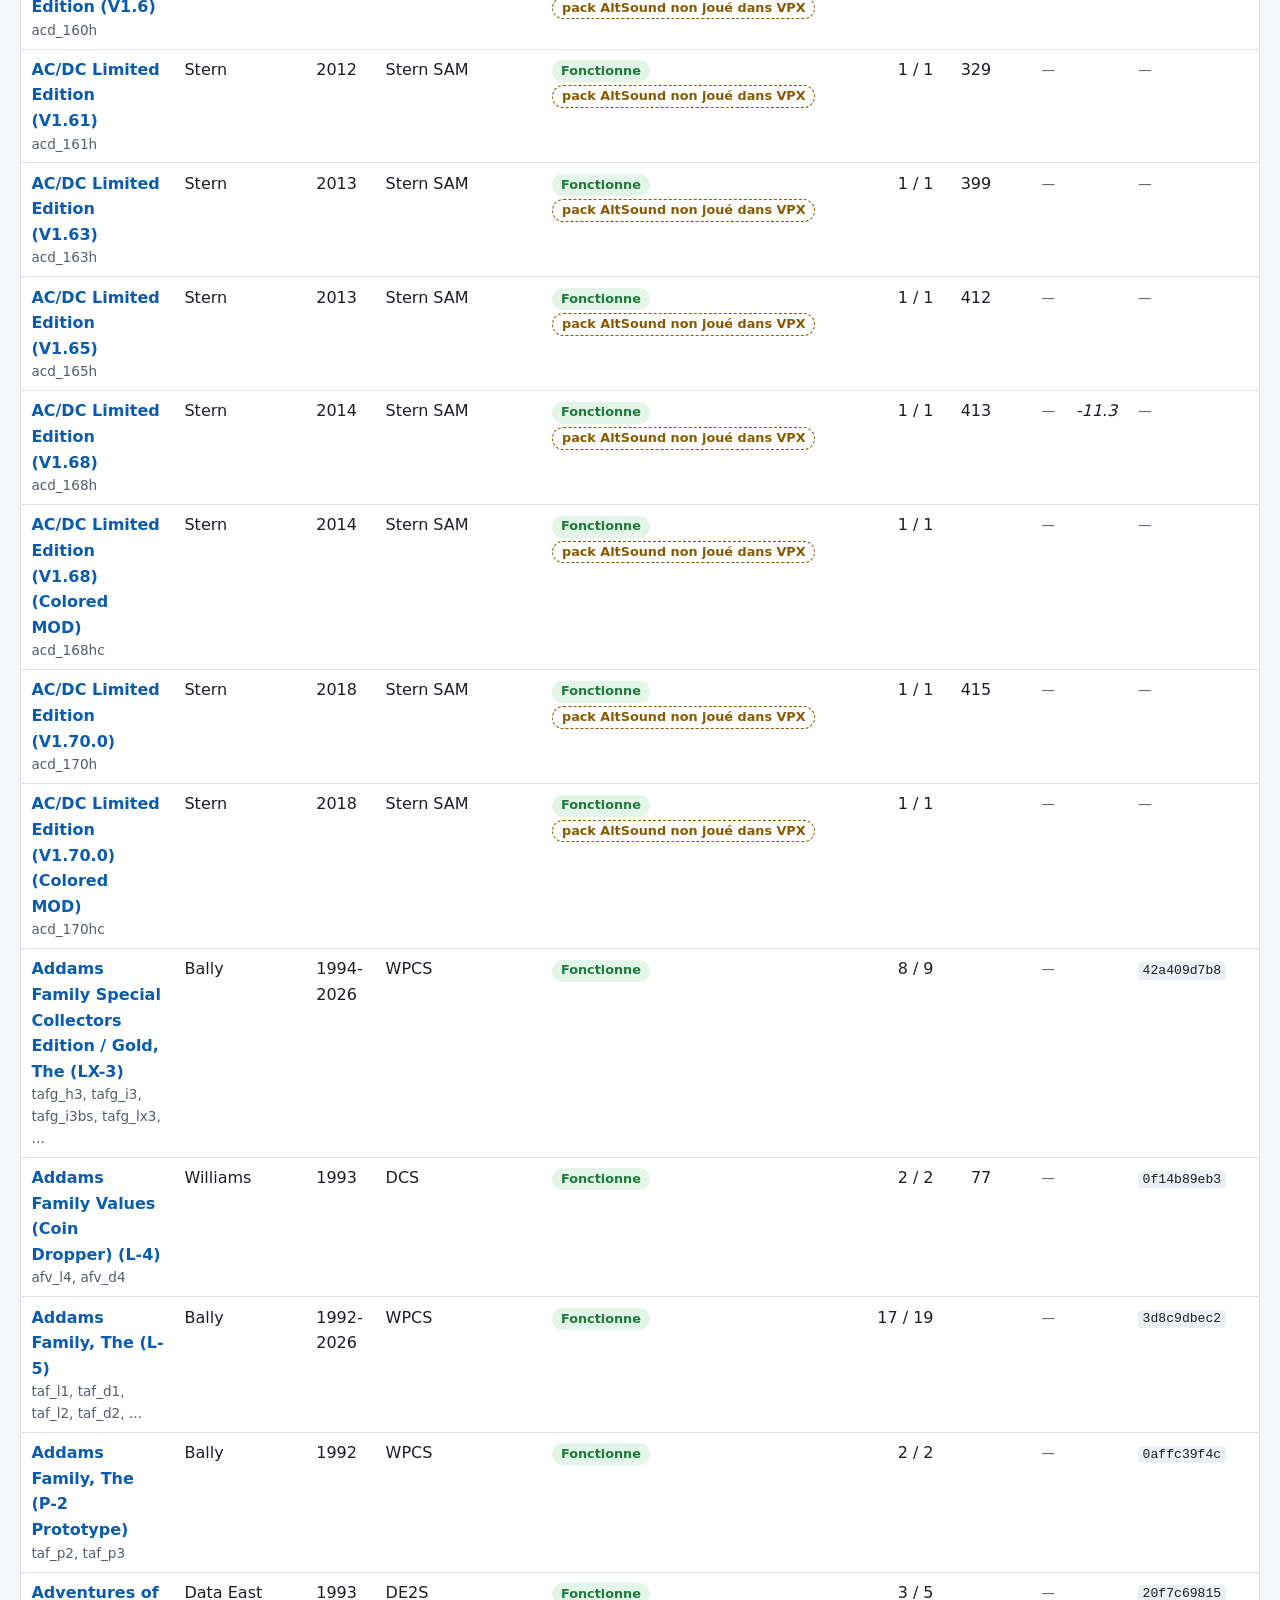
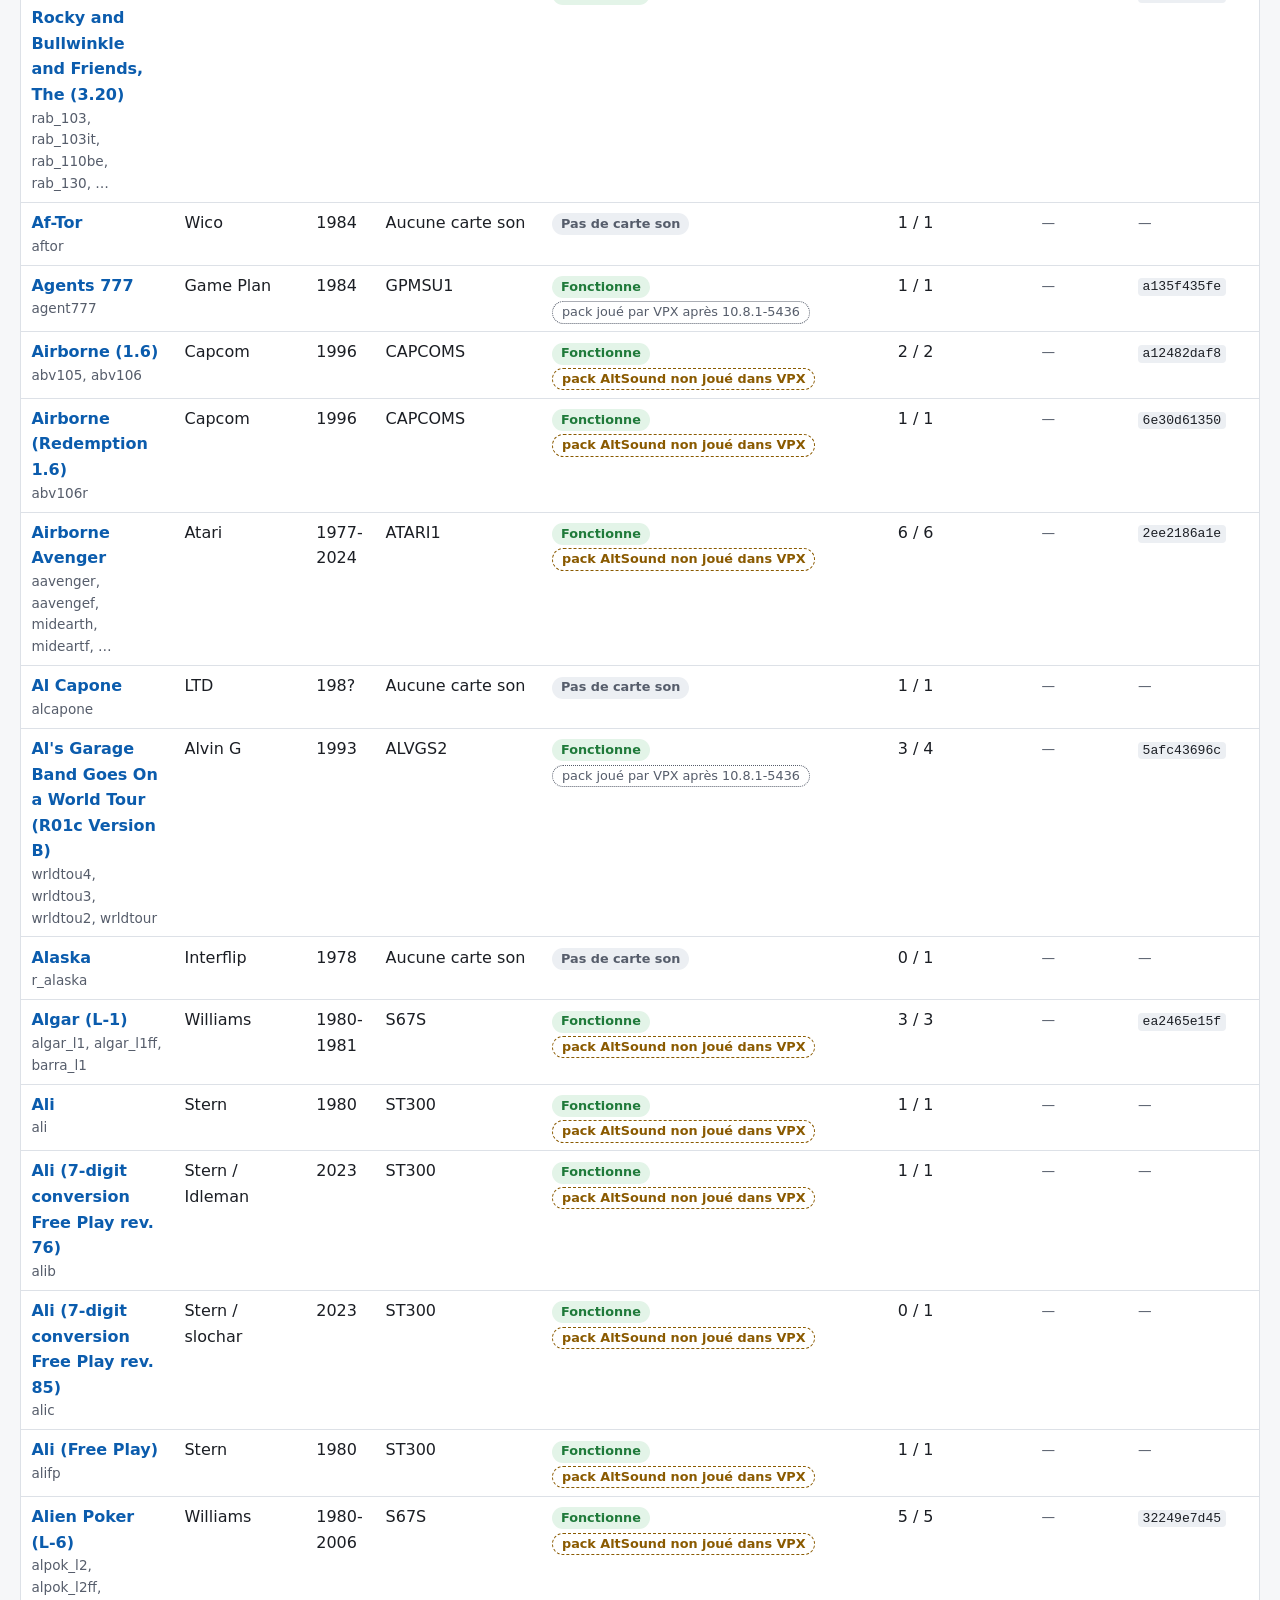
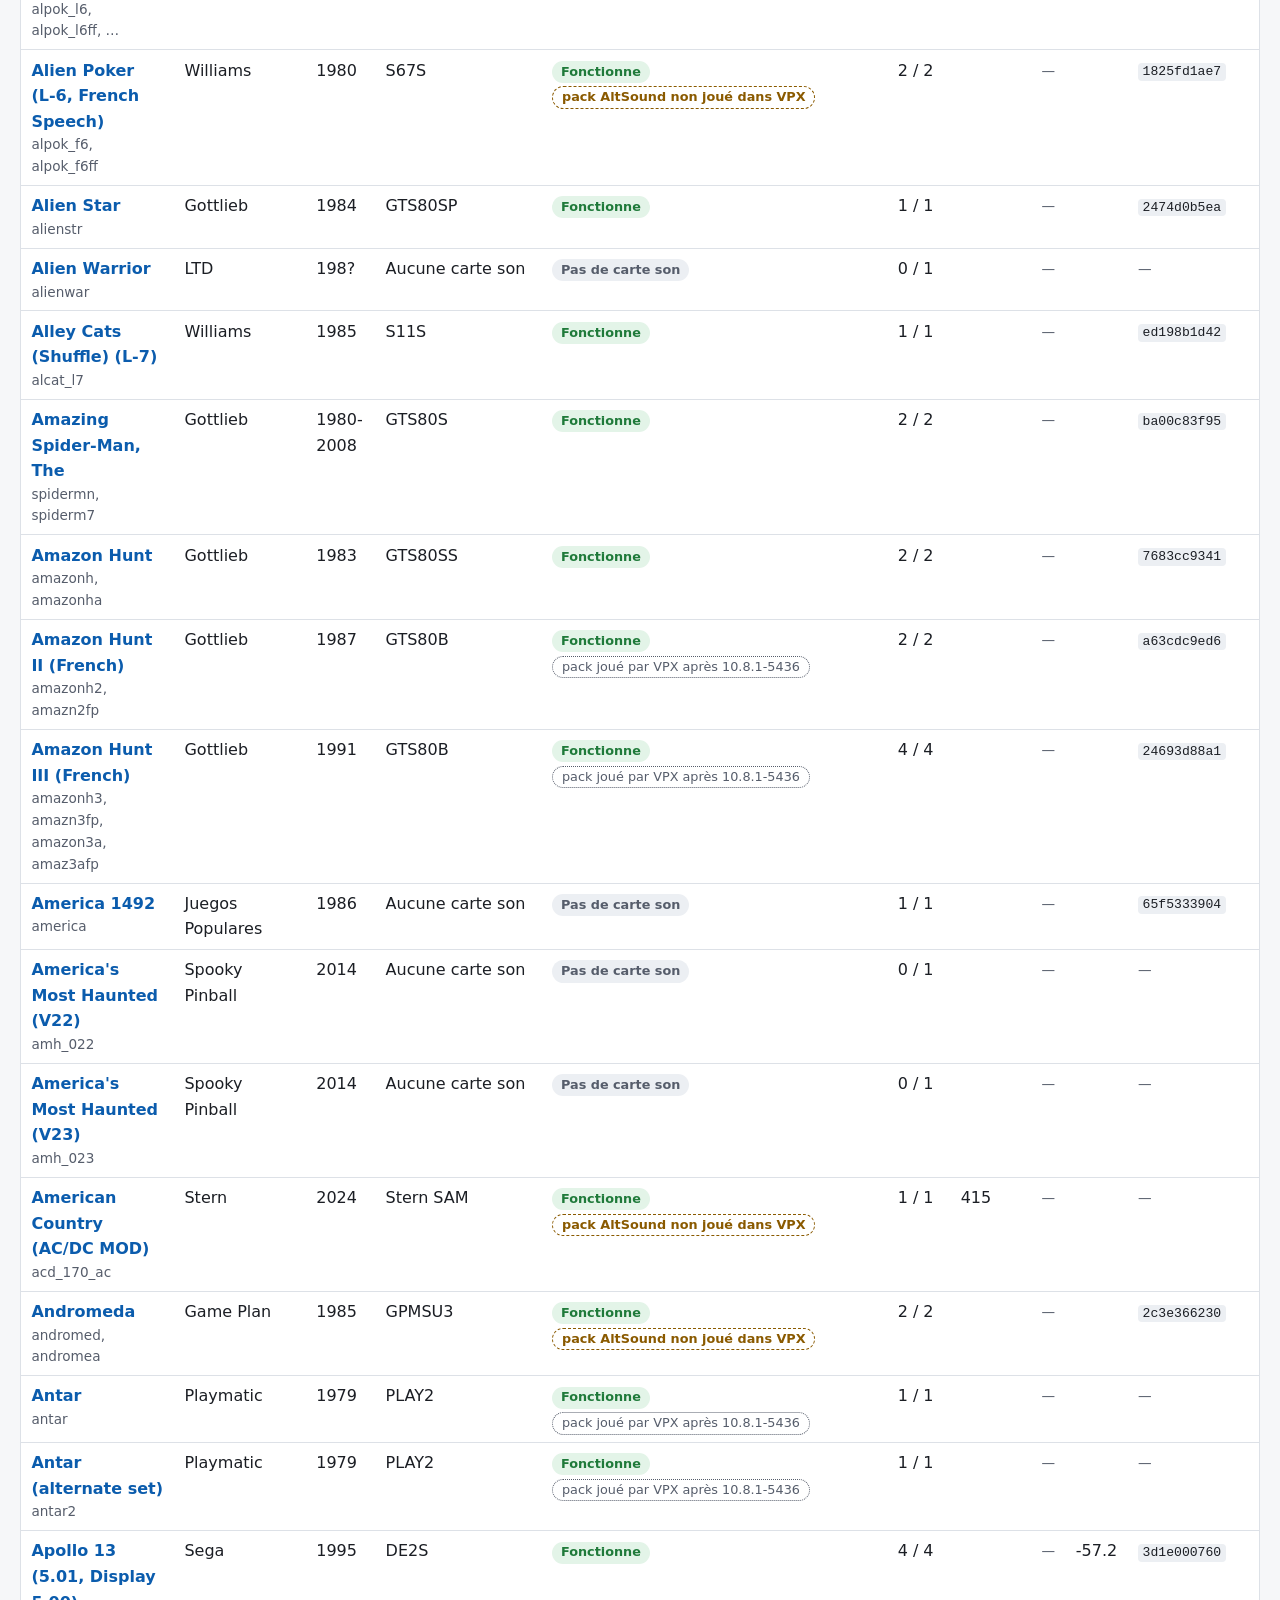
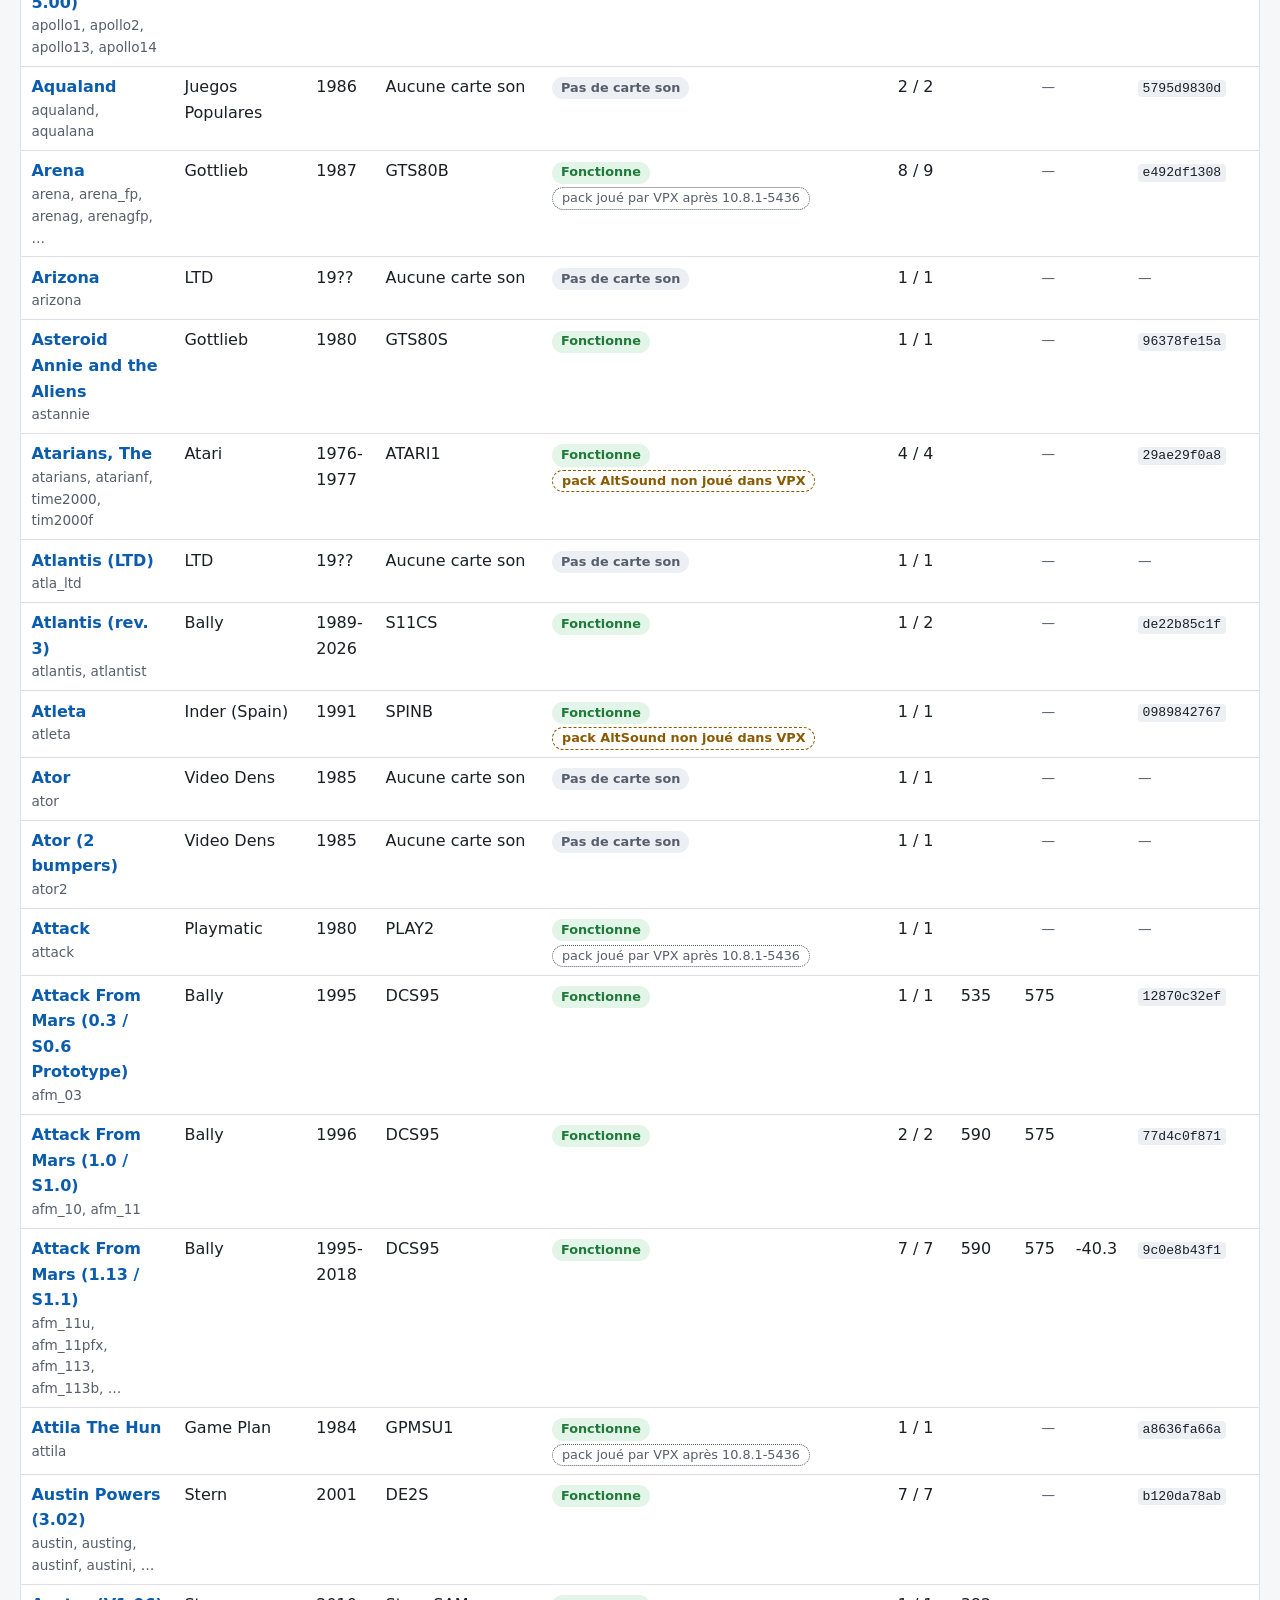
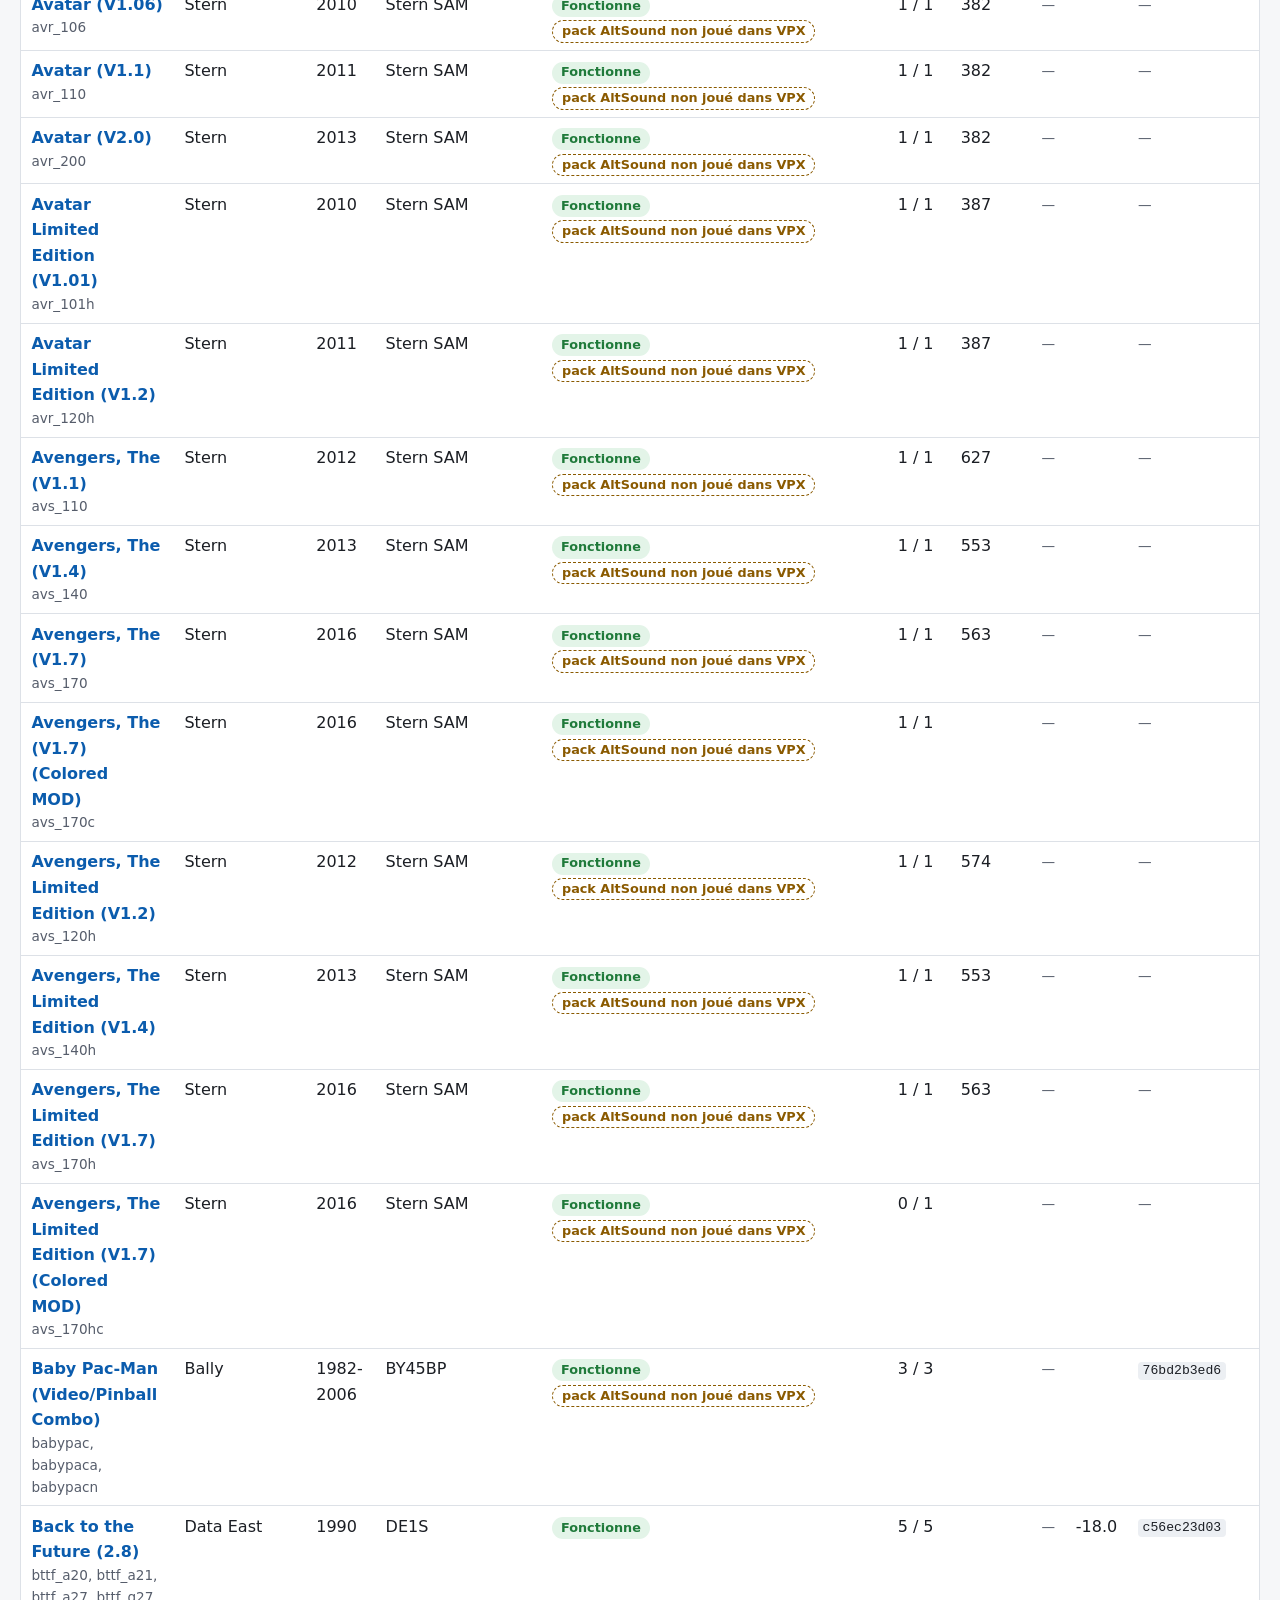
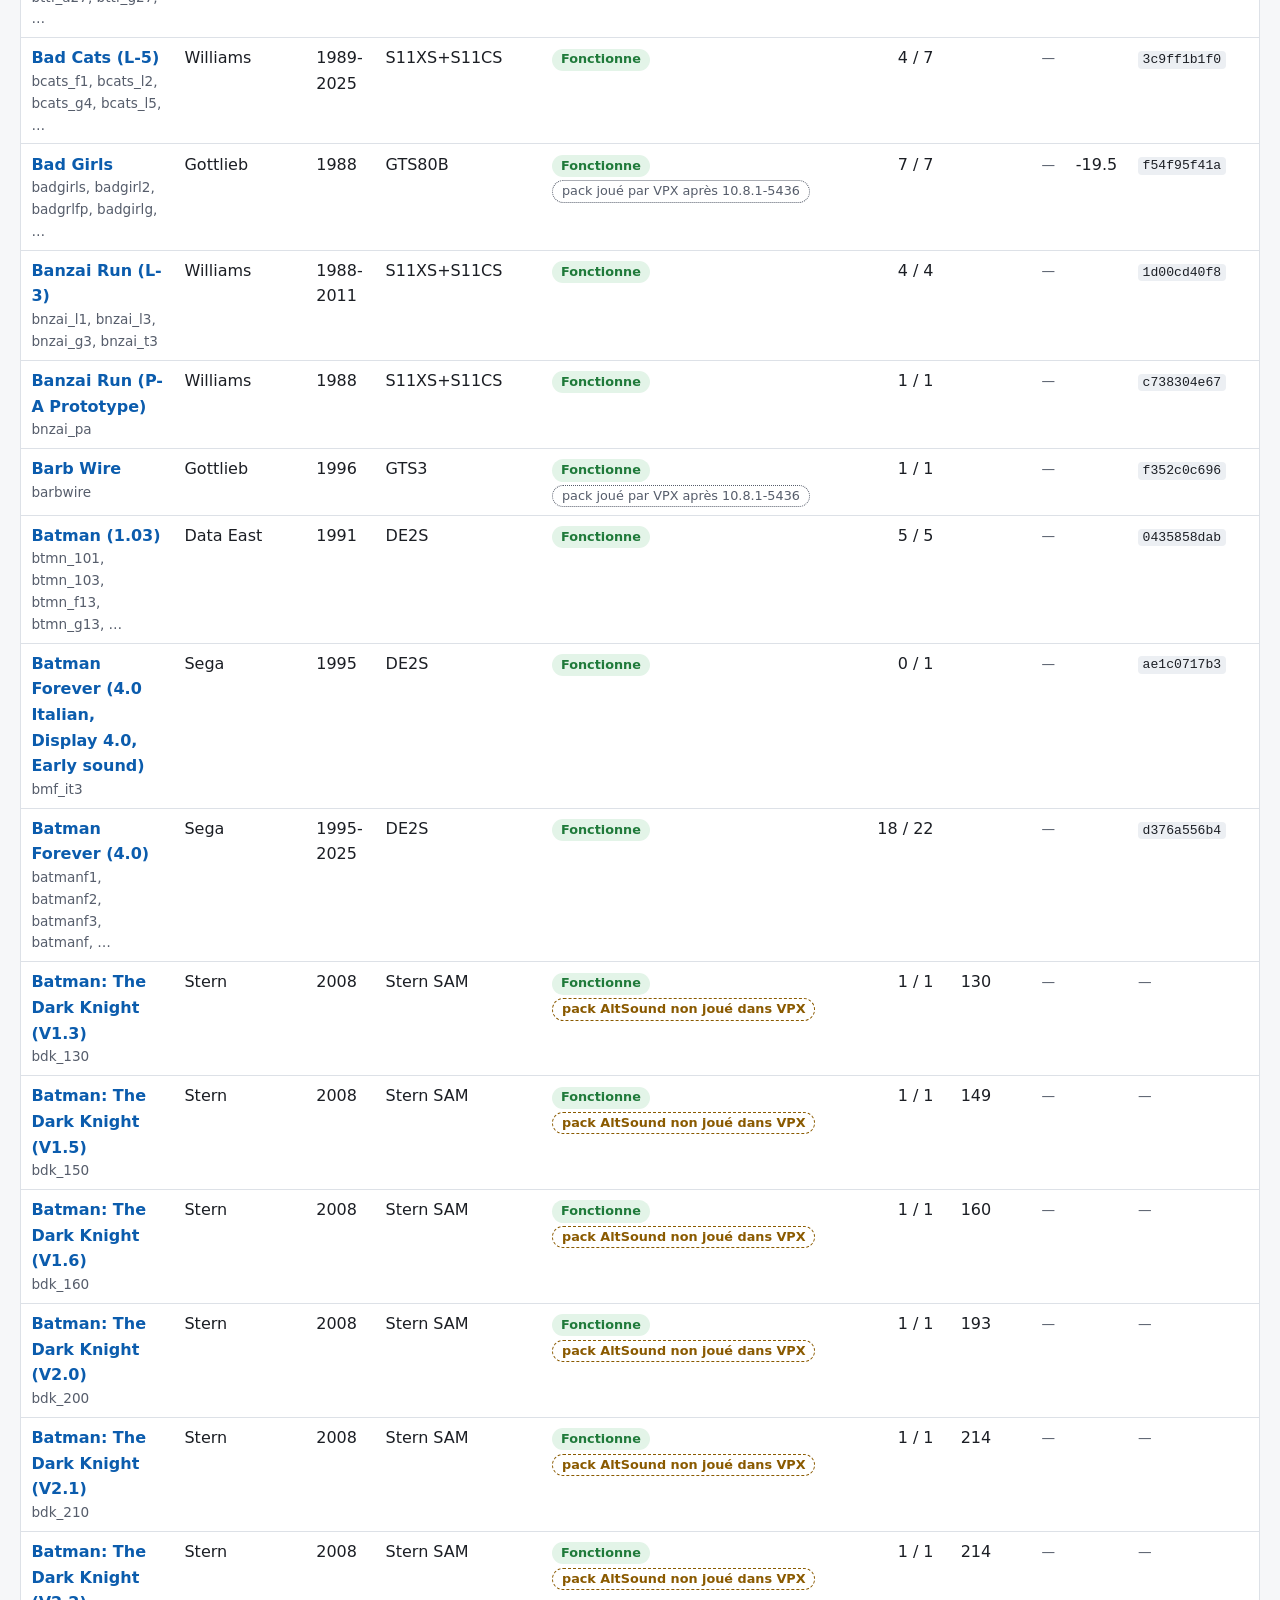
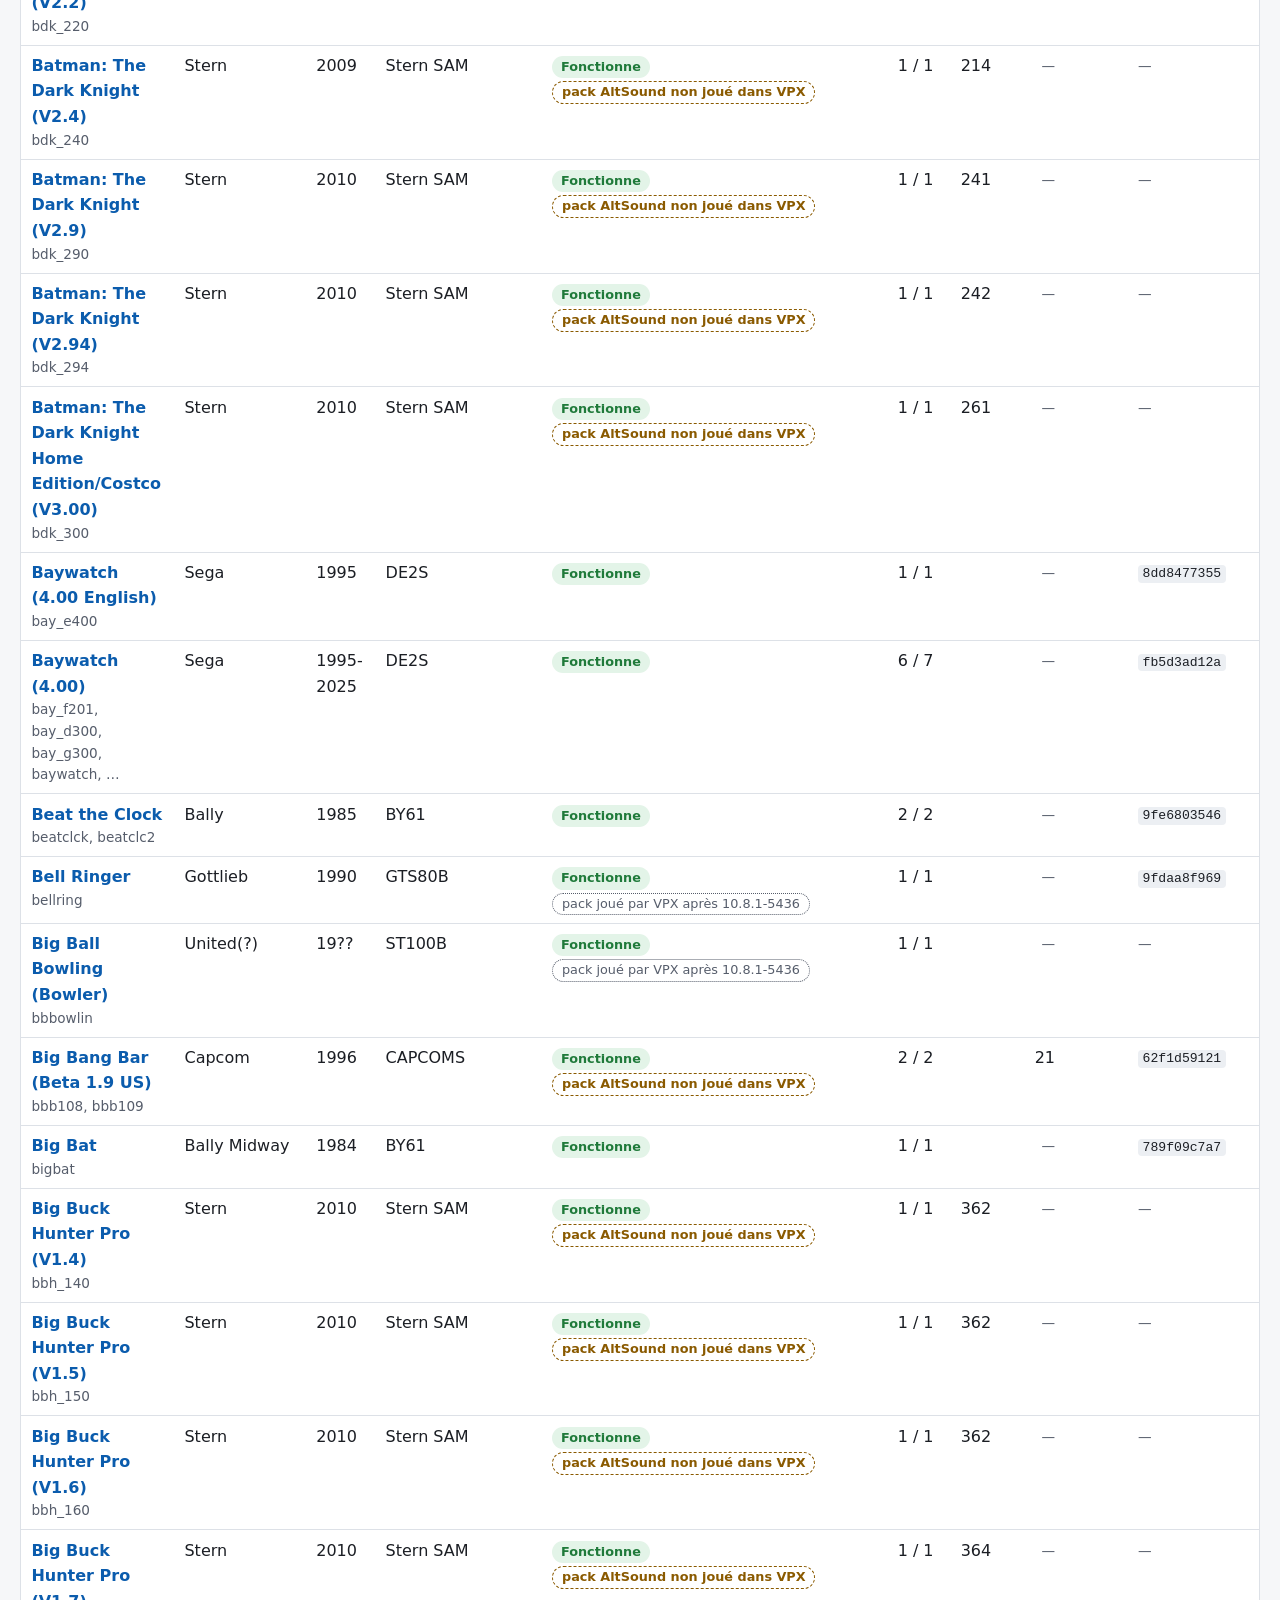
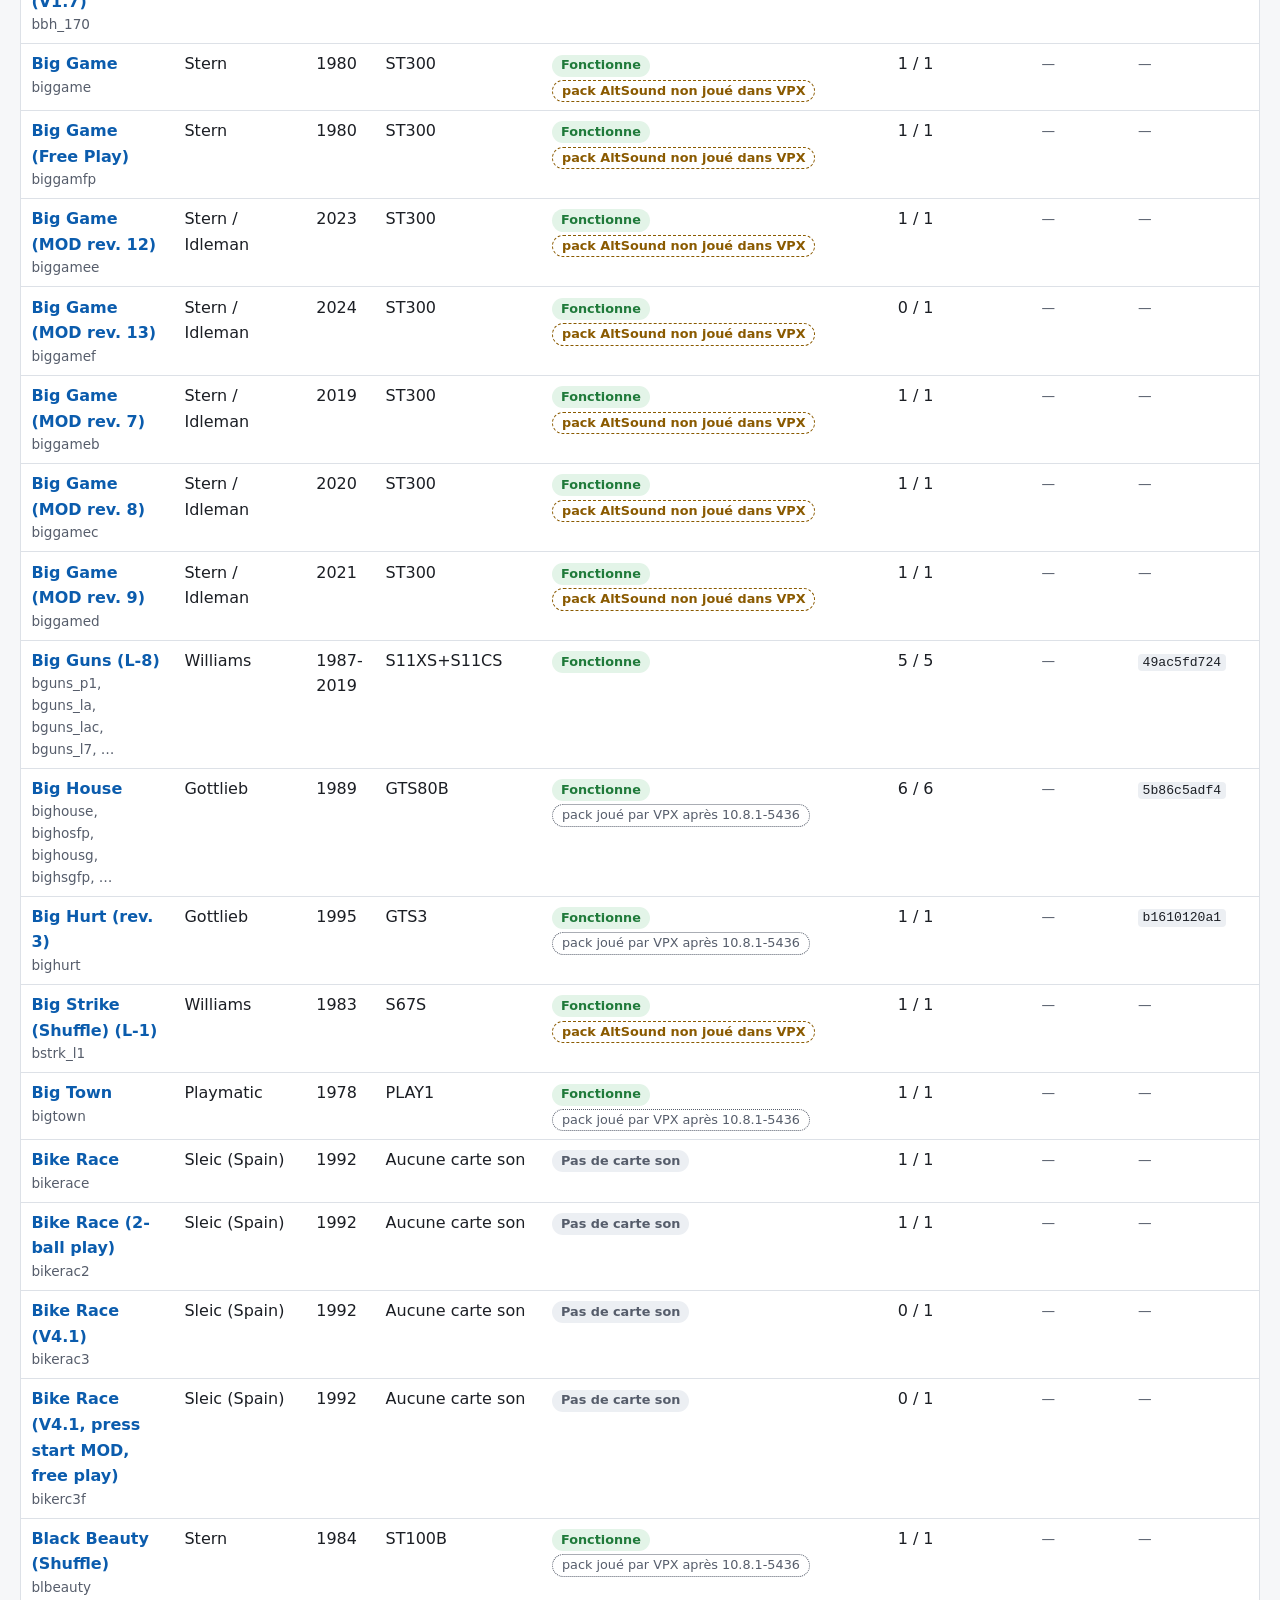
==== commit f18222fc: "Site and catalog: the LUFS column, and the pilot's loudness, coverage and factory volumes catalog.js" ====
--- a/docs/fr/index.html
+++ b/docs/fr/index.html
@@ -49,7 +49,7 @@
 <label class="check"><input type="checkbox" id="hideNoVpx"><span id="lHideNoVpx"></span></label>
 </div>
 <p id="count" class="count"></p>
-<div class="table"><table><thead><tr><th data-k="title" class="" aria-sort="none"><button type="button">Jeu</button></th><th data-k="maker" class="hide-sm" aria-sort="none"><button type="button">Fabricant</button></th><th data-k="year" class="" aria-sort="none"><button type="button">Année</button></th><th data-k="family" class="" aria-sort="none"><button type="button">Carte</button></th><th data-k="support" class="" aria-sort="none"><button type="button">rom2altsound</button></th><th data-k="sets" class="num" aria-sort="none"><button type="button">Jeux de ROM</button></th><th data-k="sounds" class="num" aria-sort="none"><button type="button">Sons</button></th><th data-k="names" class="num" aria-sort="none"><button type="button">Noms</button></th><th data-k="id" class="hide-sm" aria-sort="none"><button type="button">Id de ROM son</button></th></tr></thead><tbody id="rows"></tbody></table></div>
+<div class="table"><table><thead><tr><th data-k="title" class="" aria-sort="none"><button type="button">Jeu</button></th><th data-k="maker" class="hide-sm" aria-sort="none"><button type="button">Fabricant</button></th><th data-k="year" class="" aria-sort="none"><button type="button">Année</button></th><th data-k="family" class="" aria-sort="none"><button type="button">Carte</button></th><th data-k="support" class="" aria-sort="none"><button type="button">rom2altsound</button></th><th data-k="sets" class="num" aria-sort="none"><button type="button">Jeux de ROM</button></th><th data-k="sounds" class="num" aria-sort="none"><button type="button">Sons</button></th><th data-k="names" class="num" aria-sort="none"><button type="button">Noms</button></th><th data-k="lufs" class="num" aria-sort="none"><button type="button">LUFS</button></th><th data-k="id" class="hide-sm" aria-sort="none"><button type="button">Id de ROM son</button></th></tr></thead><tbody id="rows"></tbody></table></div>
 <p class="more"><button class="btn" type="button" id="more" hidden></button></p>
 </div>
 <section class="about">
@@ -93,6 +93,10 @@
 <li><strong>Sons</strong> : lu dans les ROM sans les faire tourner, là où leur organisation est connue : les
 pistes remplies du catalogue DCS (et Pinball 2000), les entrées de la table d'appels d'un Stern SAM. Vide
 pour les autres cartes : leurs commandes ne se trouvent qu'en les jouant.</li>
+<li><strong>LUFS</strong> : le volume sonore moyen des sons de l'entrée tels que rom2altsound les écrit, au volume
+d'usine du jeu, tels que PinMAME les joue dans VPinball : le volume intégré EBU R128 de tous les fichiers mis
+bout à bout (<code>loudness.lufs</code> de <code>catalog.json</code>). En italique : Stern SAM, décodé depuis l'image
+au niveau plein de chaque bus, pas le niveau d'une partie. Vide : pas encore mesuré.</li>
 </ul>
 <h3>Refaire le catalogue</h3>
 <pre><code>rom2altsound catalog ~/vpinball/roms --out docs/catalog.json
--- a/docs/style.css
+++ b/docs/style.css
@@ -133,6 +133,7 @@
 .b-none { color: var(--no); background: var(--no-bg); }
 .b-no-board, .b-untested { color: var(--nb); background: var(--nb-bg); }
 .b-novpx { color: var(--part); background: transparent; border: 1px dashed currentColor; padding-block: 0; cursor: help; }
+.b-newvpx { color: var(--muted); background: transparent; border: 1px dotted currentColor; padding-block: 0; font-weight: 500; cursor: help; }
 
 #detail { background: var(--surface); border: 2px solid var(--accent); border-radius: 12px; padding: 0.4rem 1.1rem 1rem; margin: 1rem 0; scroll-margin-top: 0.5rem; }
 #detail h2 { margin: 0.6rem 0 0.3rem; font-size: 1.3rem; padding: 0; }
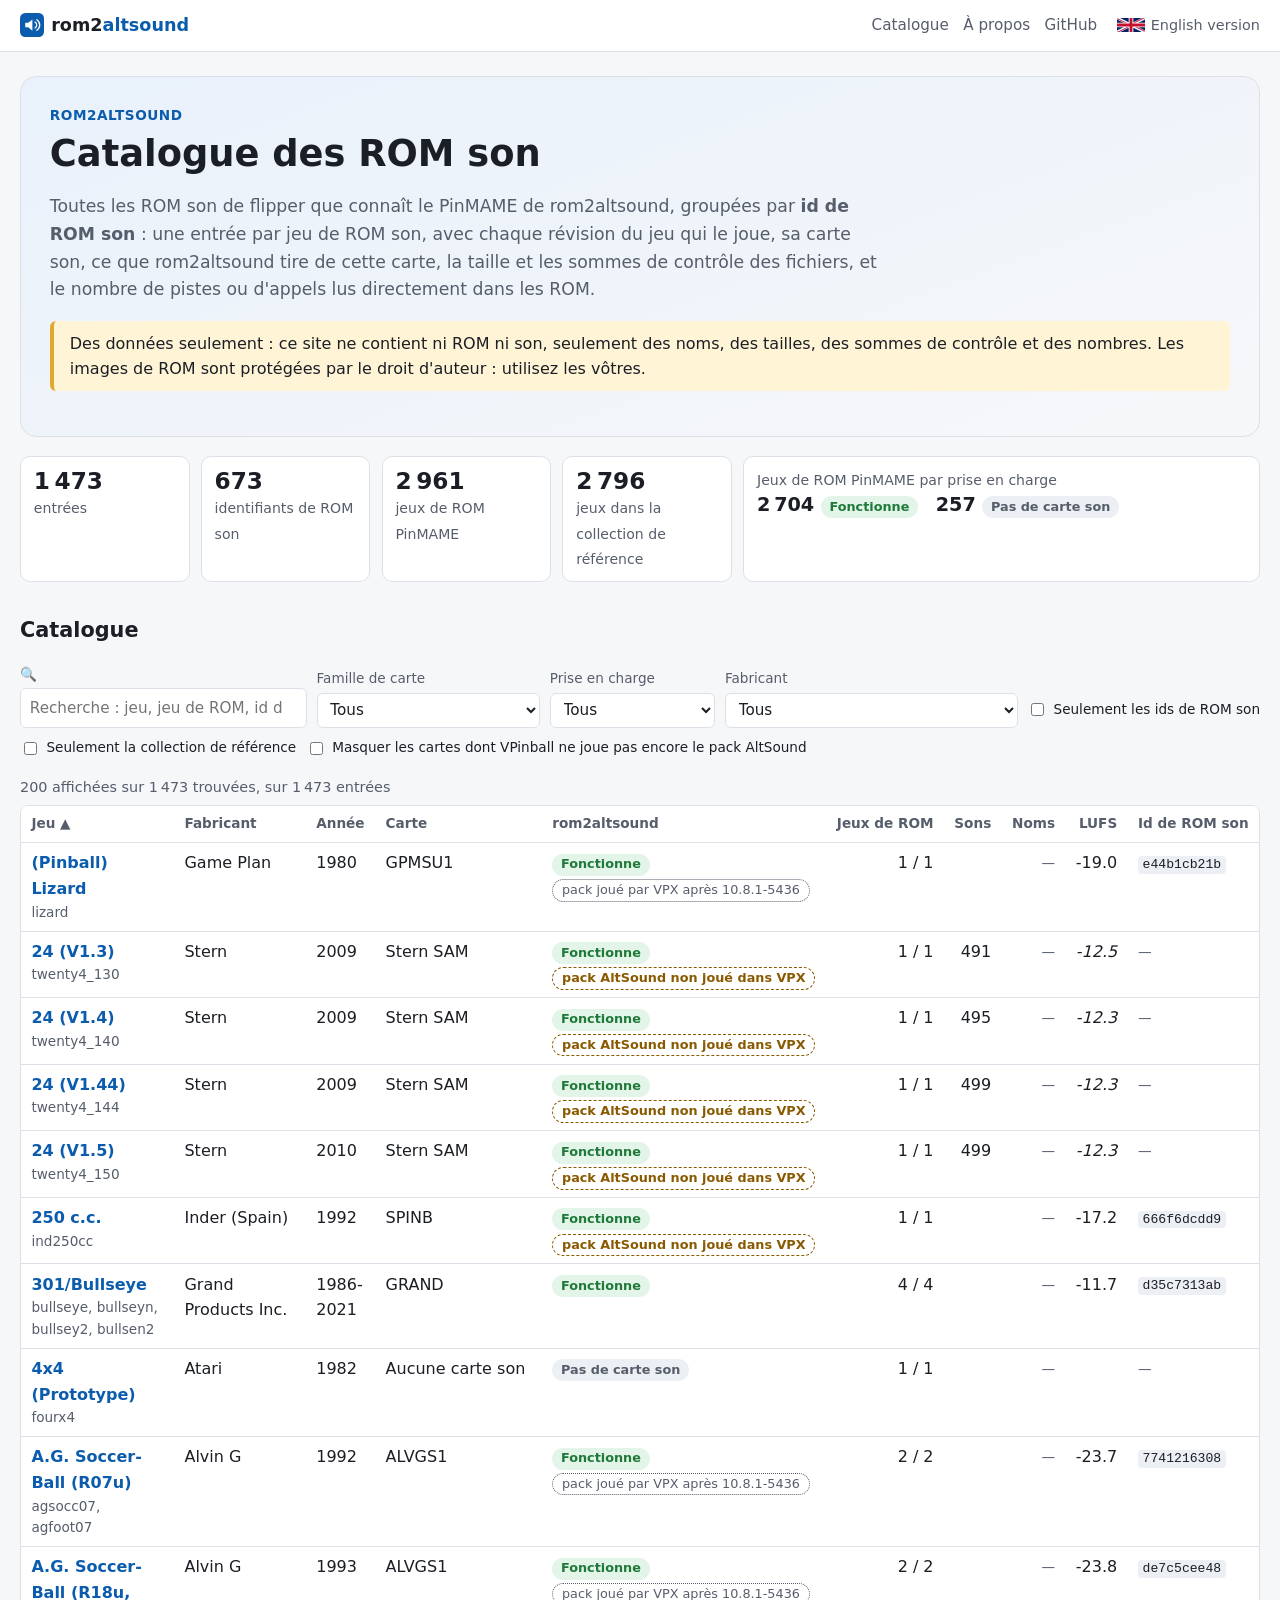
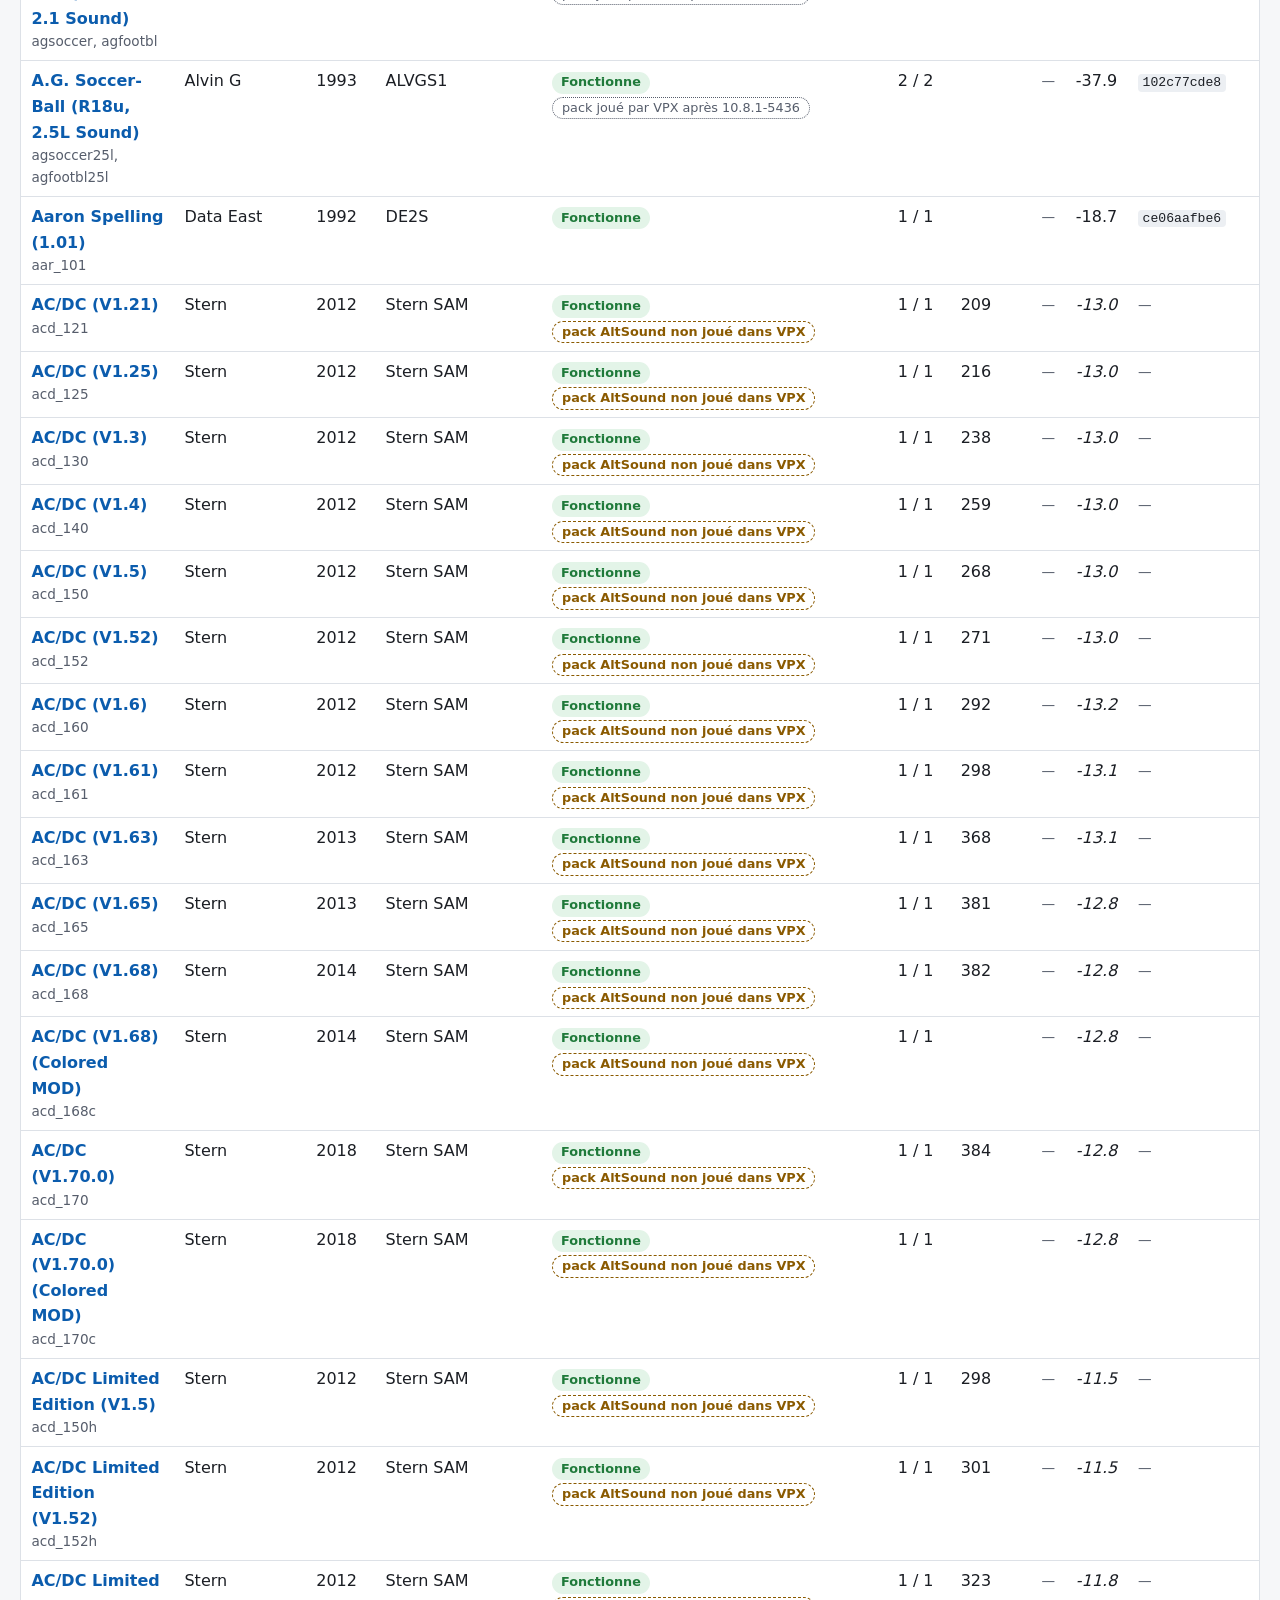
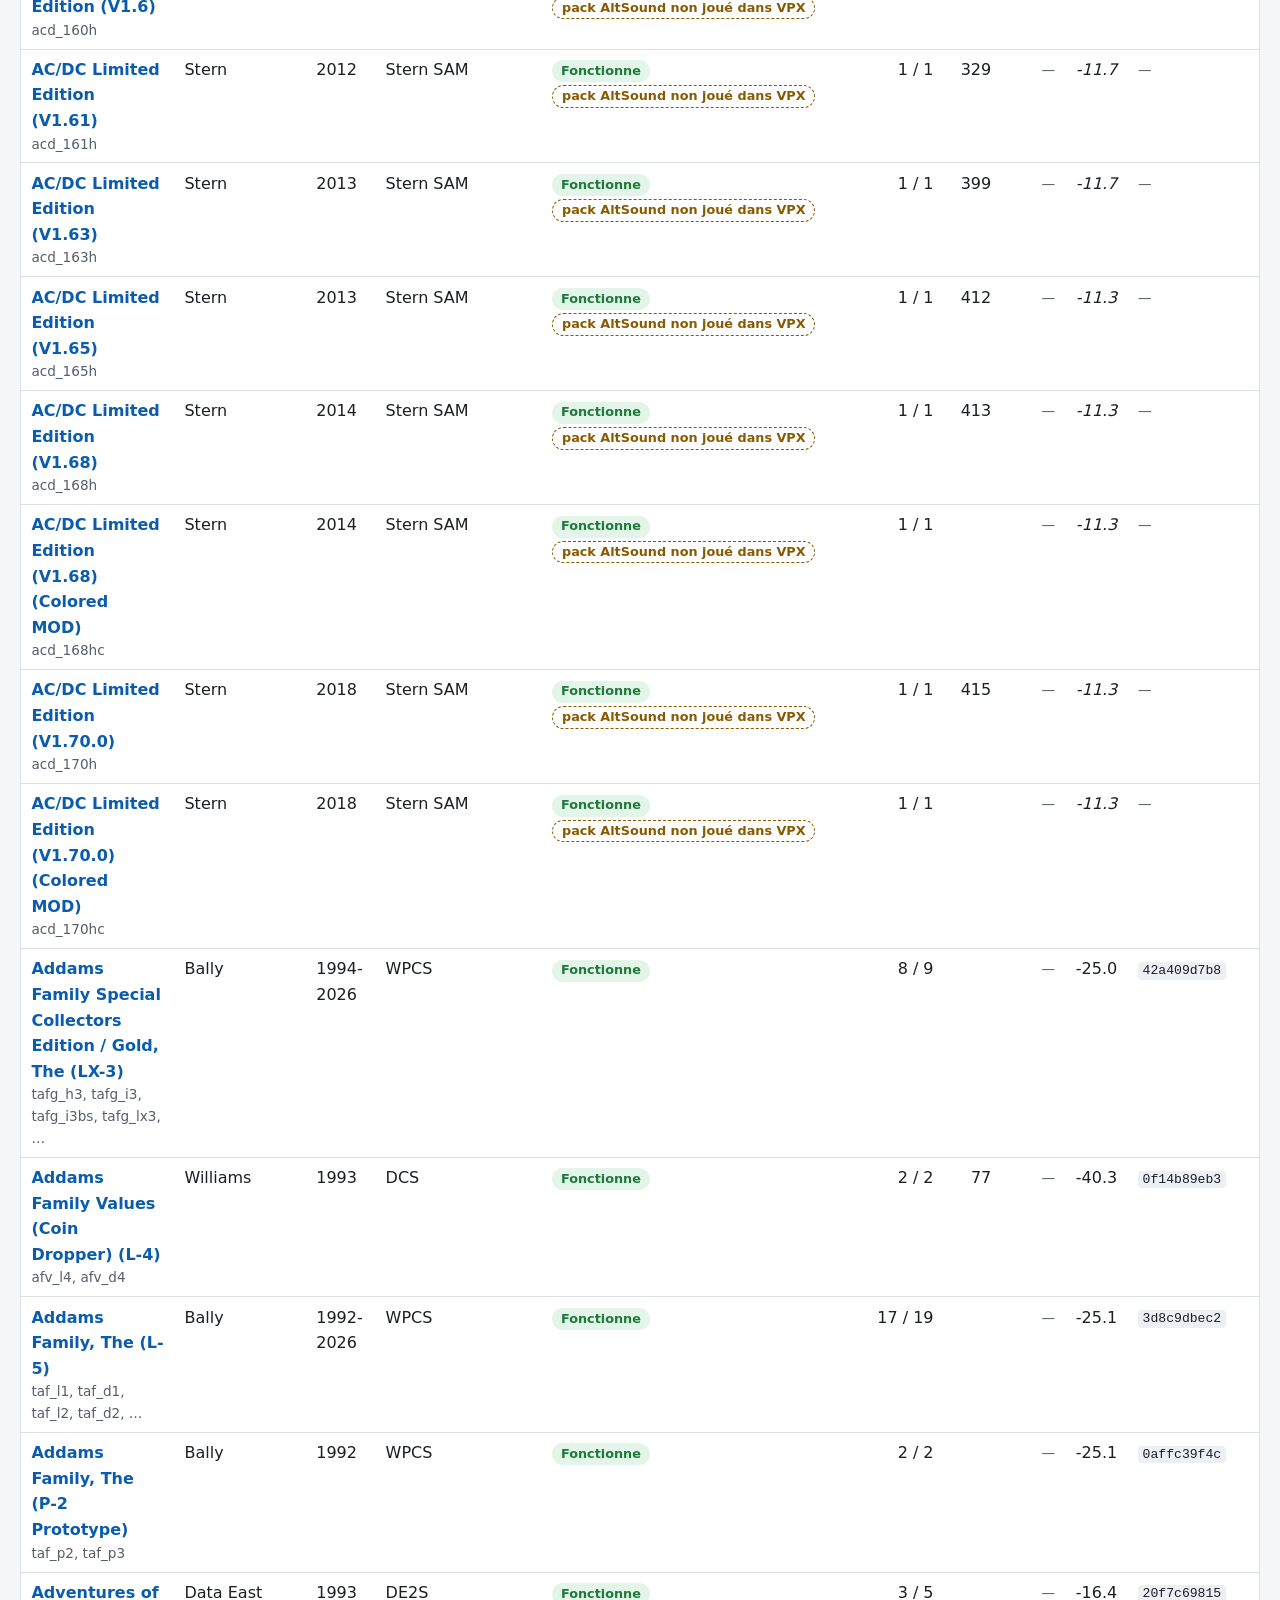
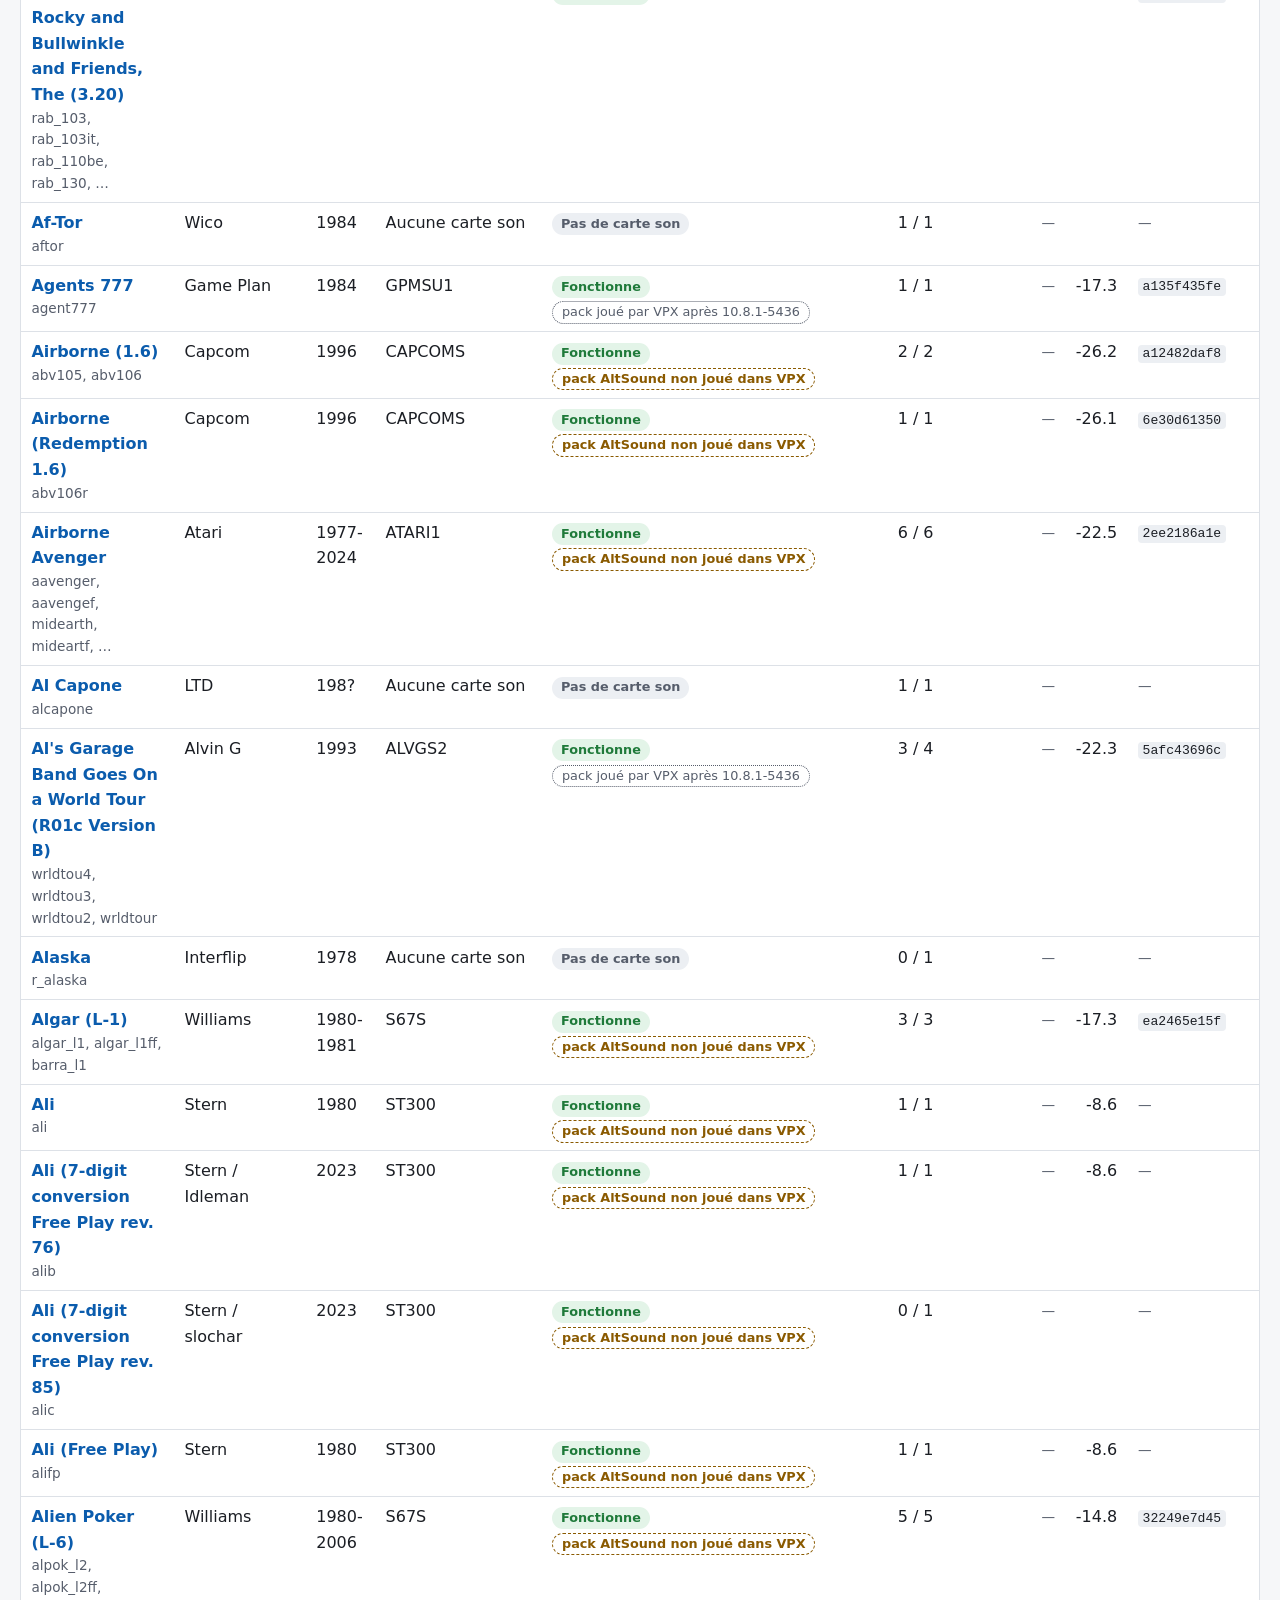
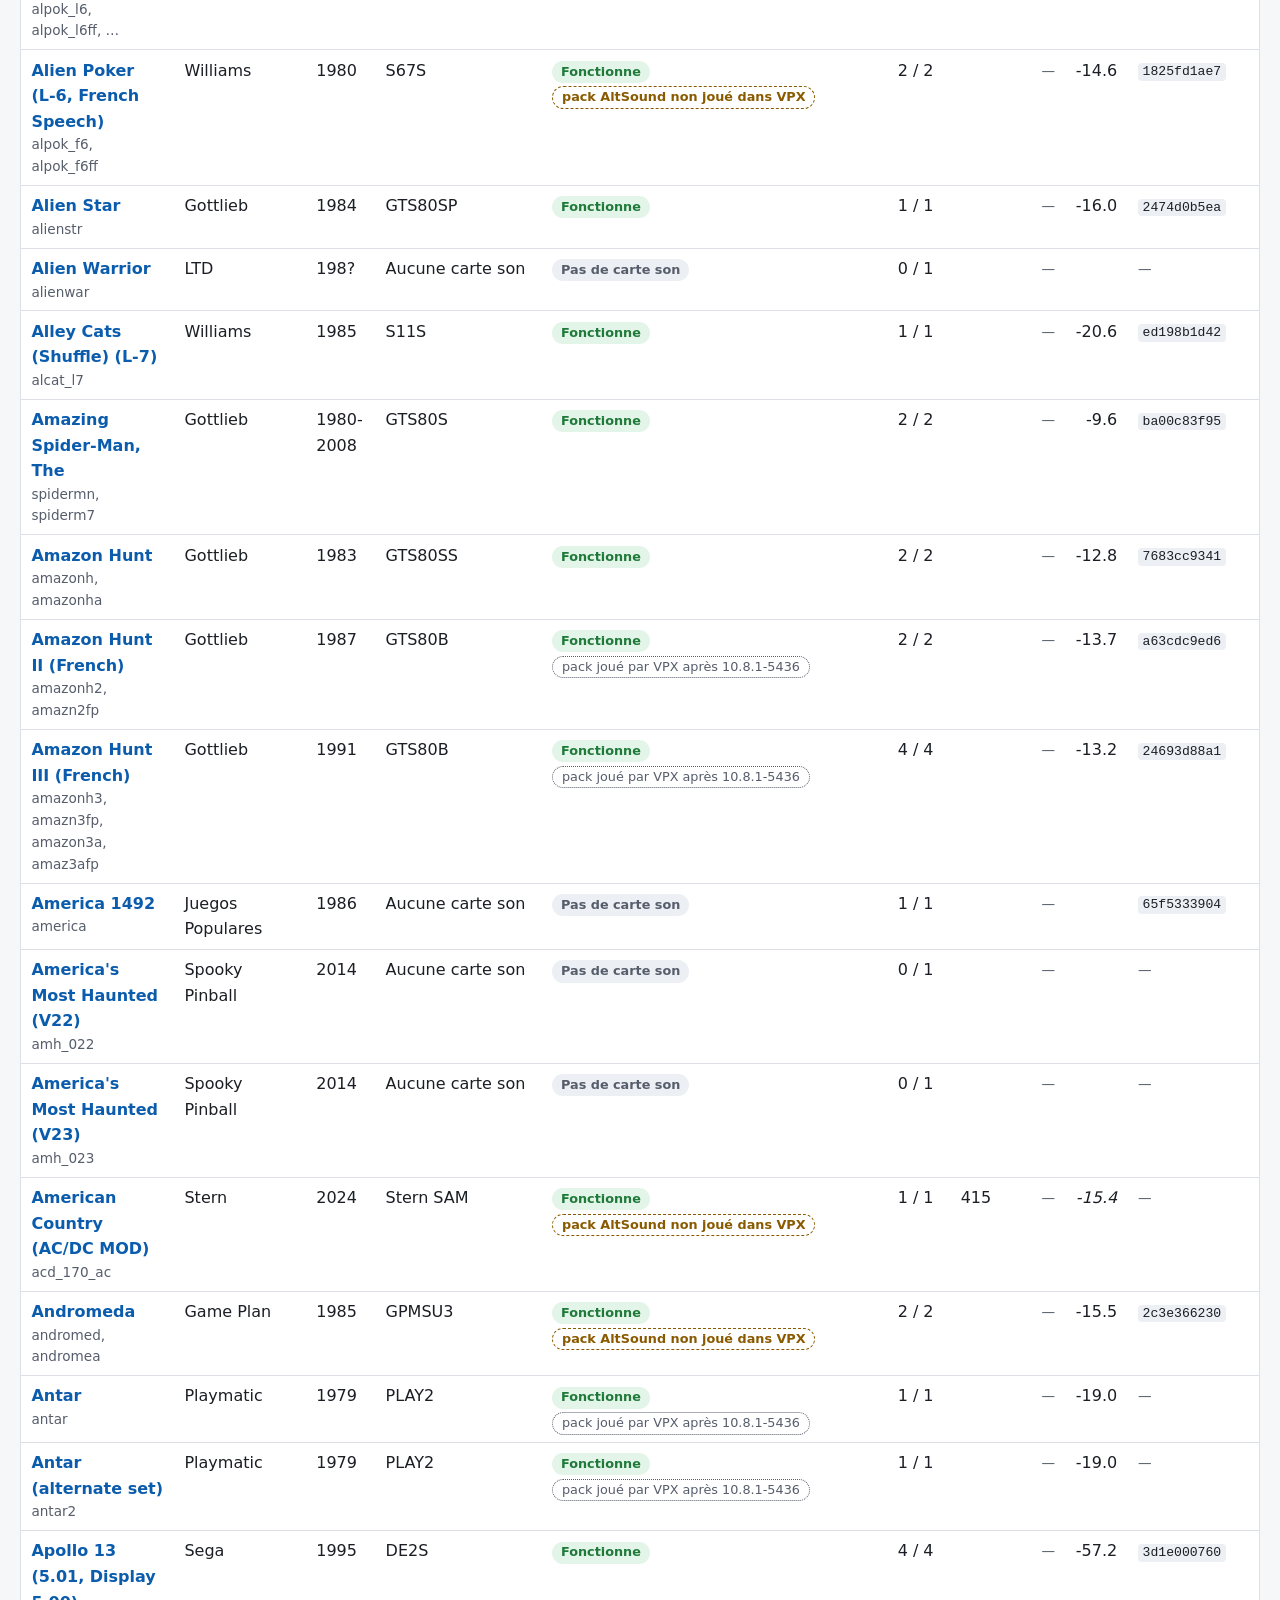
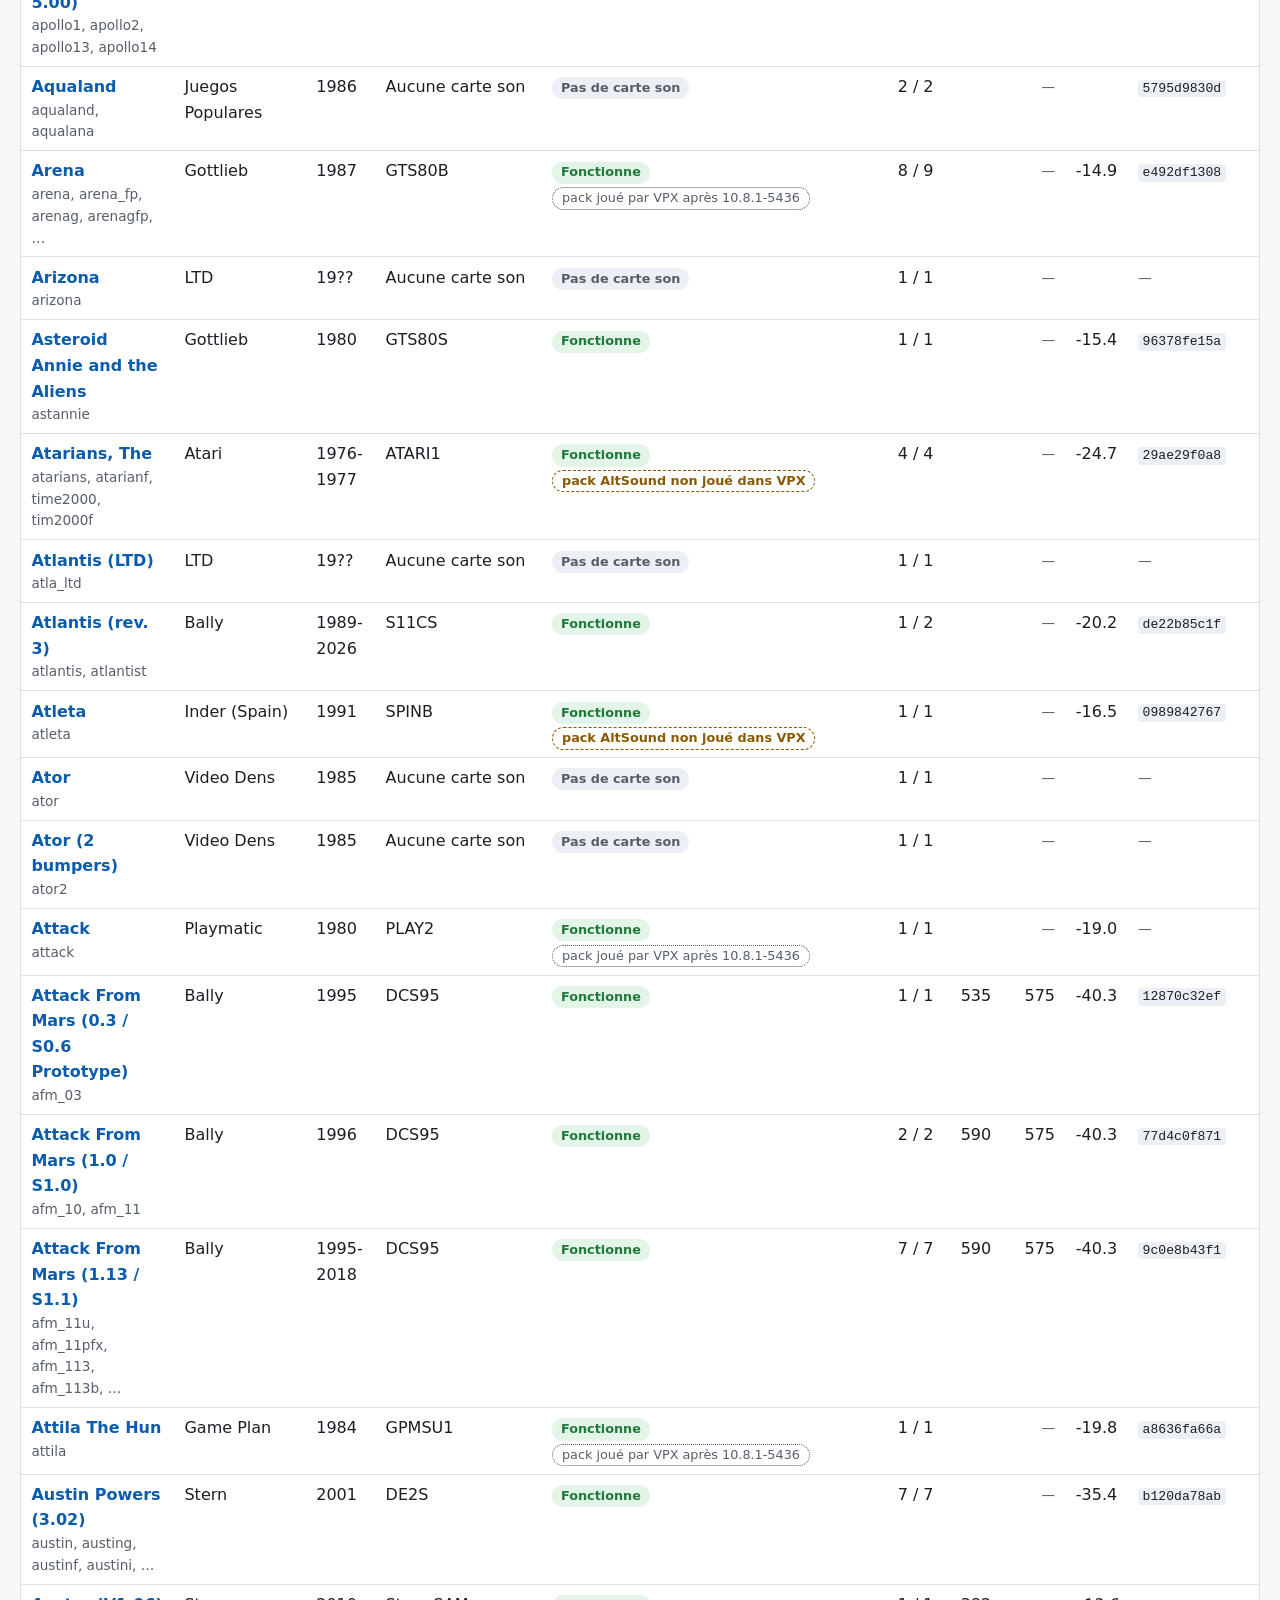
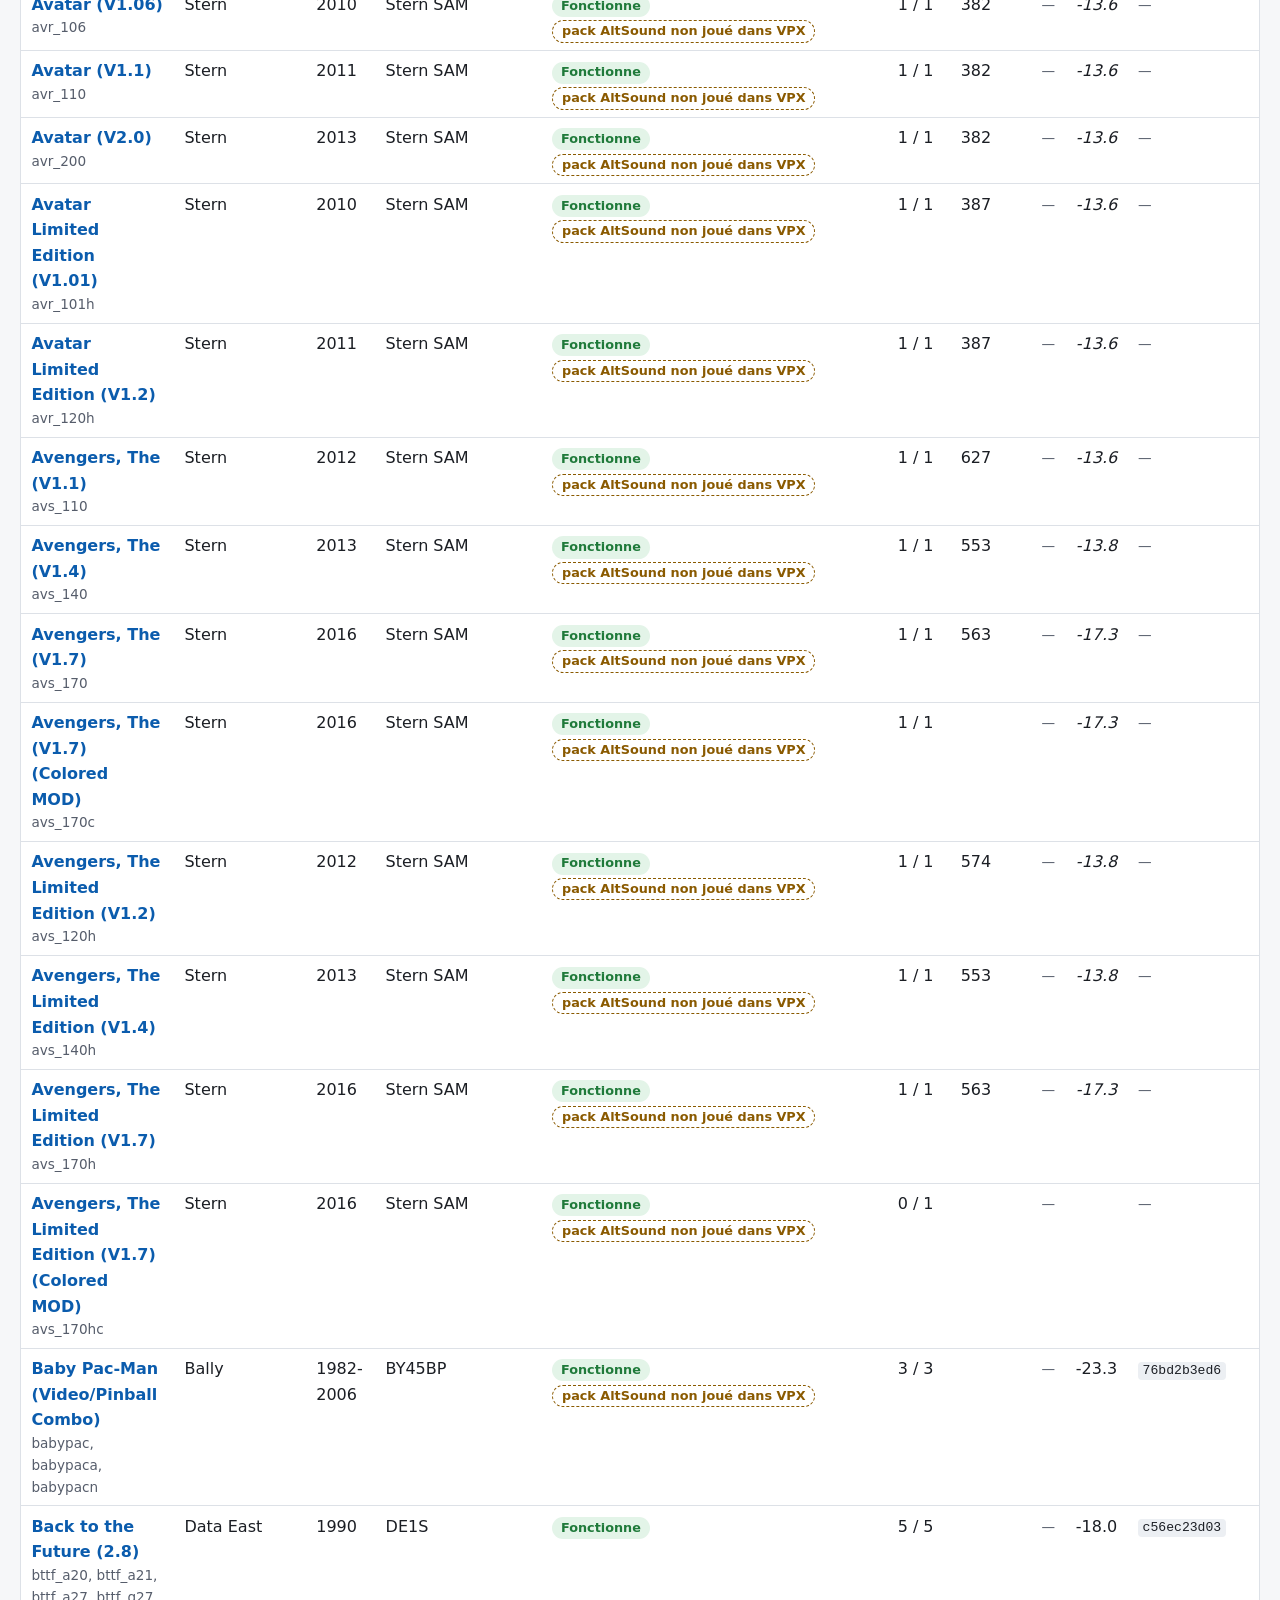
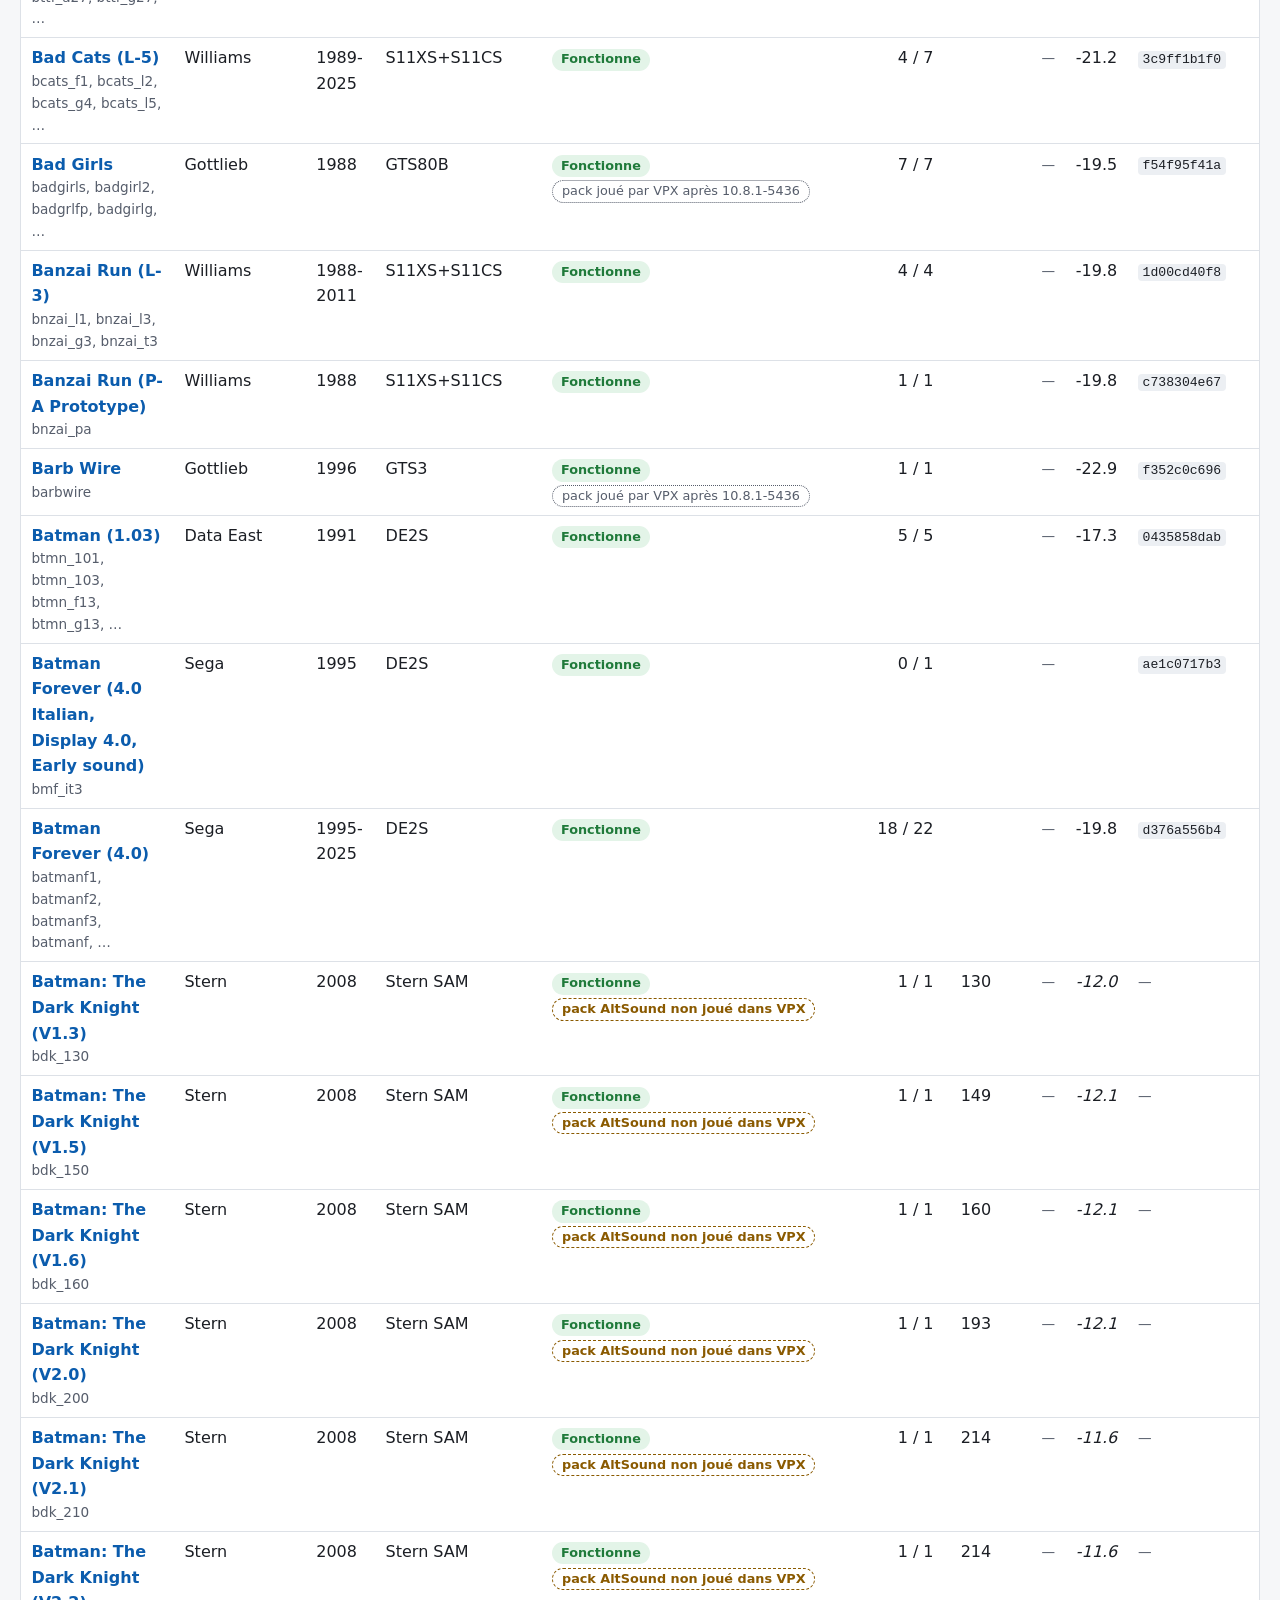
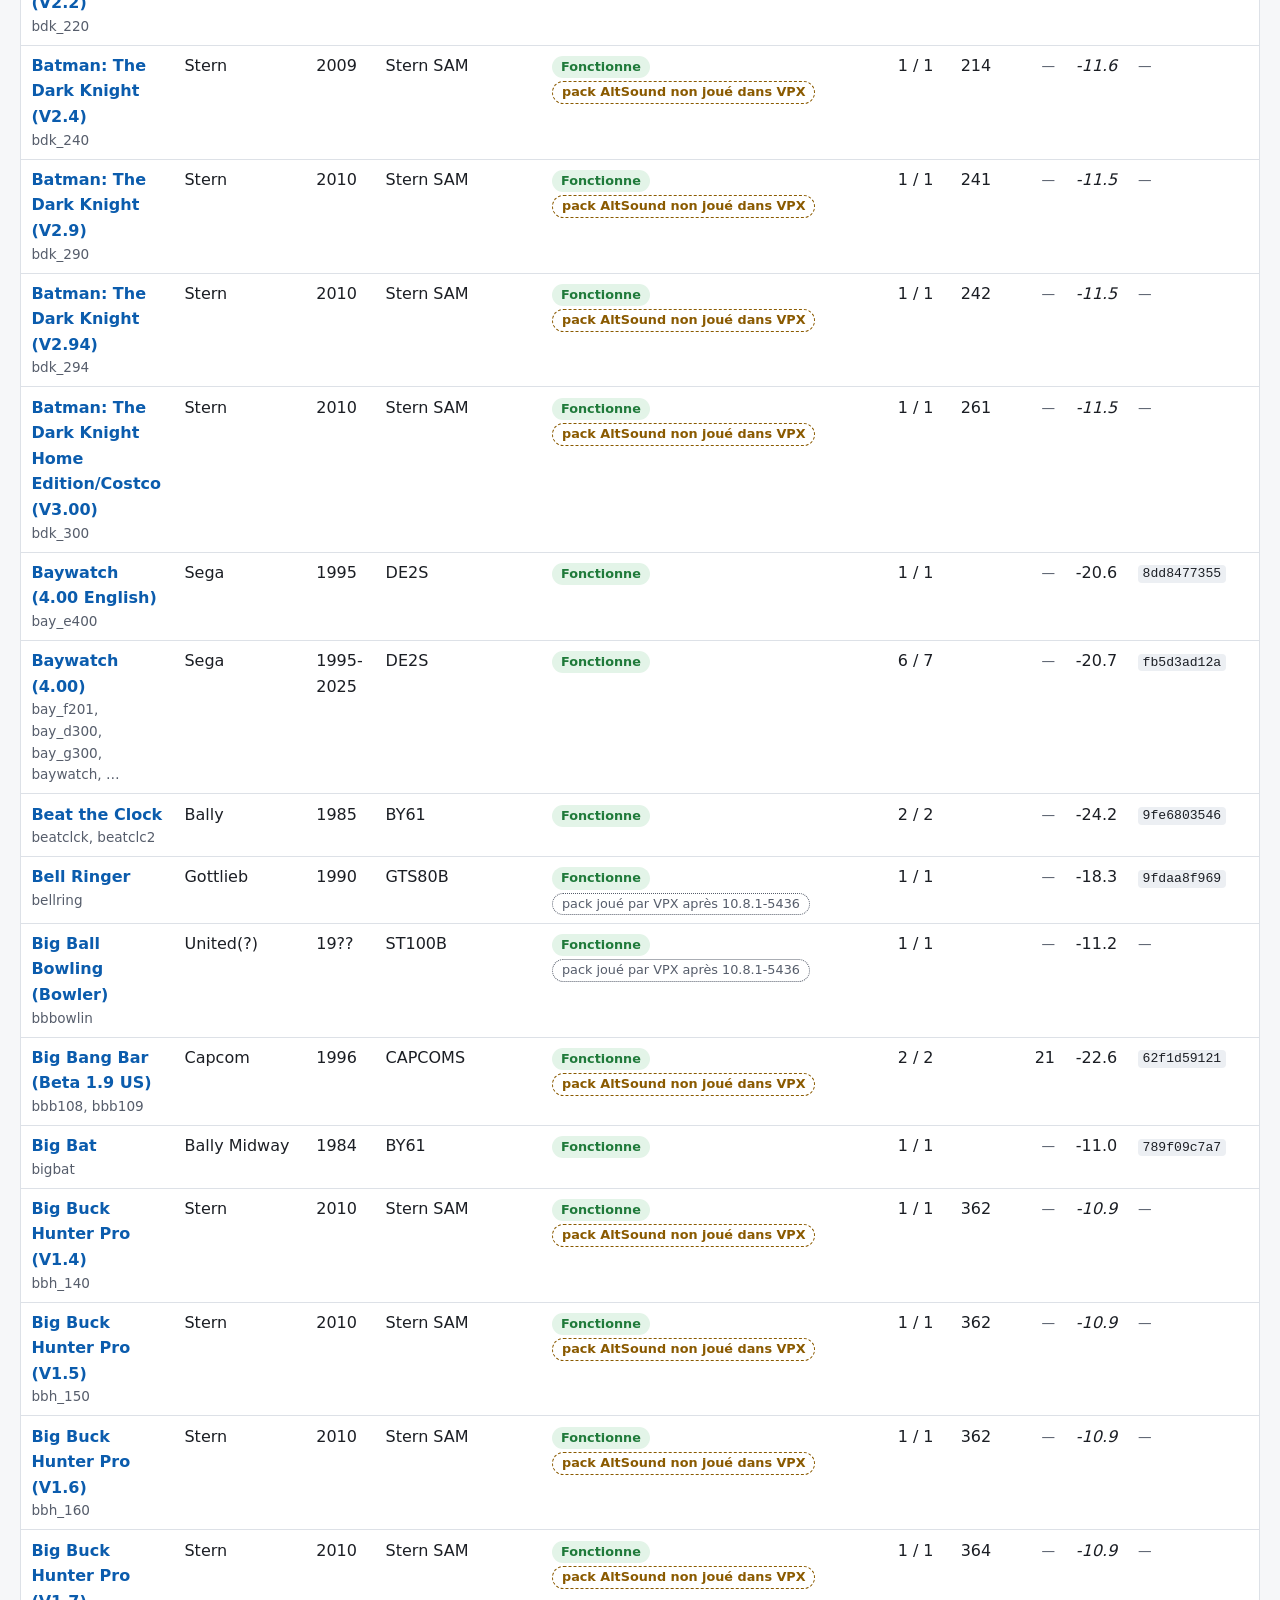
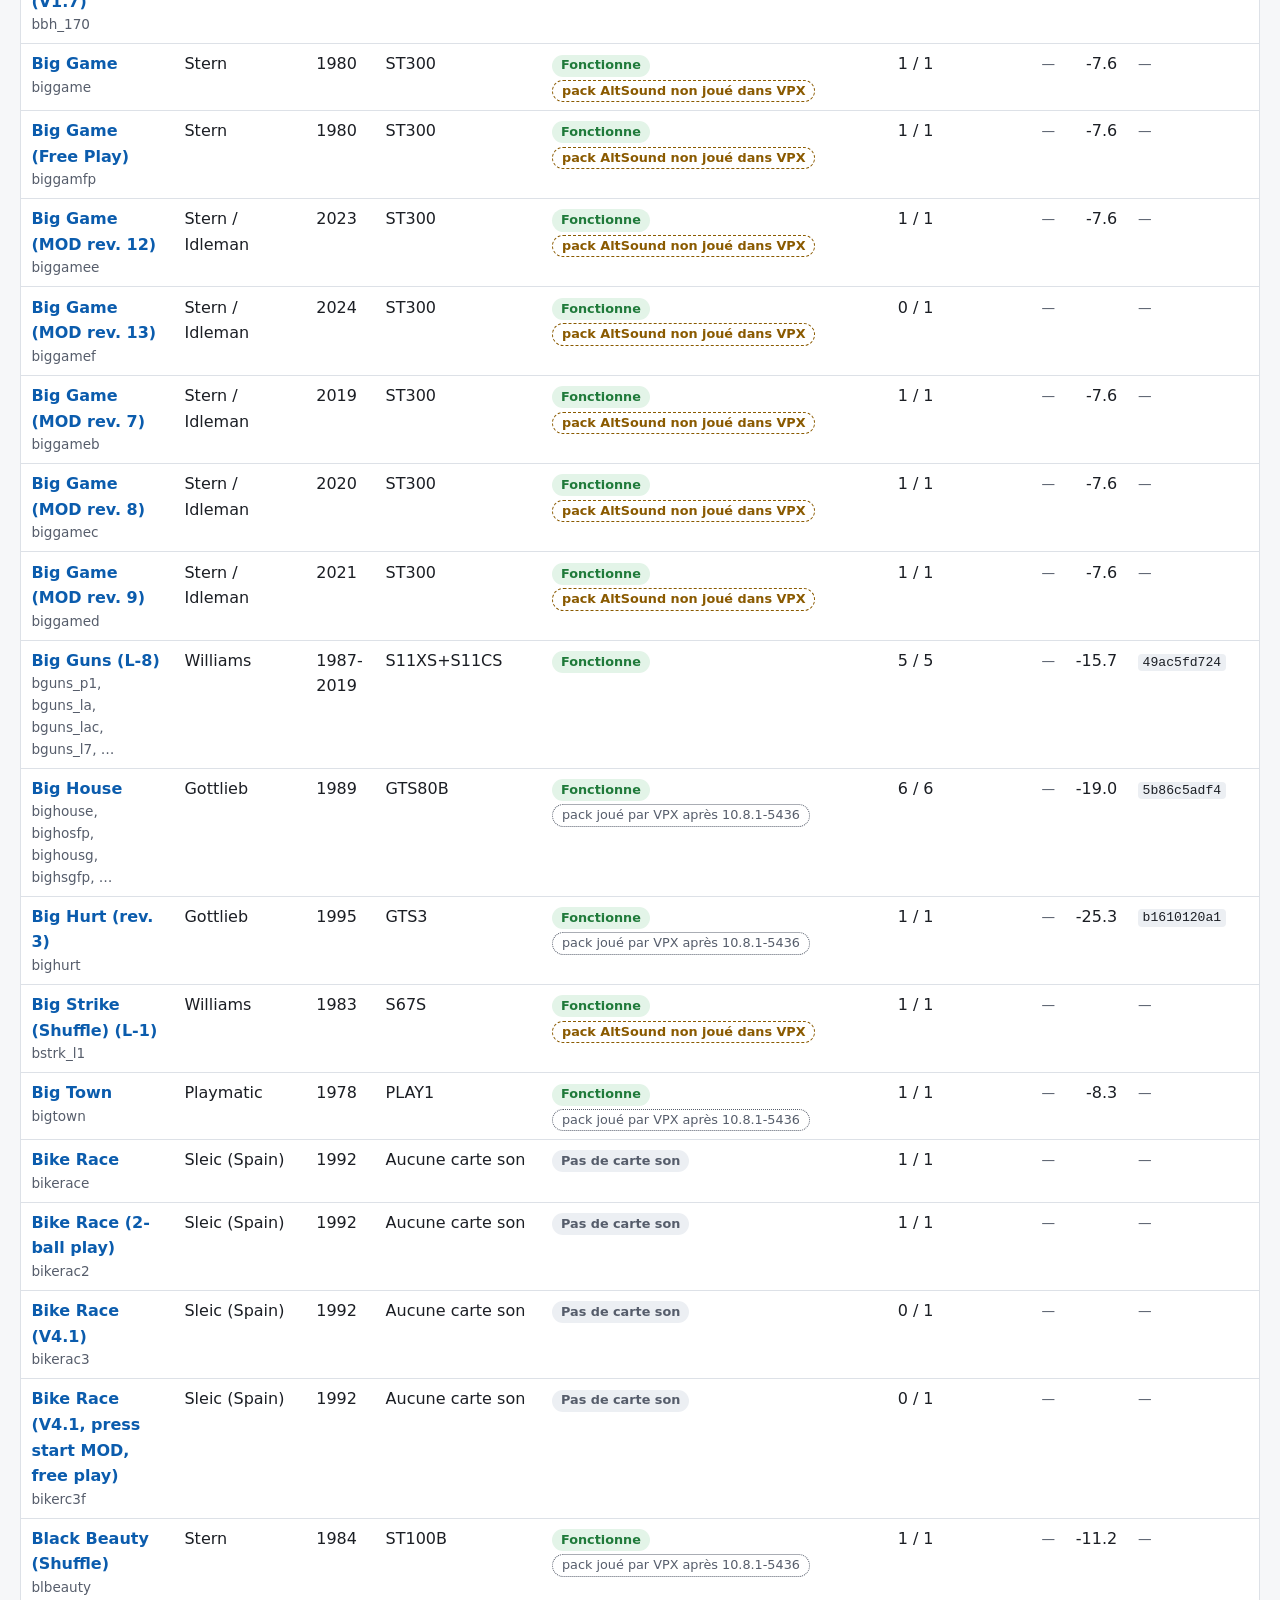
==== commit dbb9897b: "Listening page: "Send names" shares the names.csv with the shared naming Next to Export names, a Sen" ====
--- a/docs/fr/index.html
+++ b/docs/fr/index.html
@@ -69,7 +69,8 @@
 <h3>Les noms des sons</h3>
 <p>Les noms appartiennent à une ROM son, pas à une version du jeu. Tapez des noms sur la page d'écoute d'un
 pack (<code>index.html</code>) ; <strong>Export names</strong> enregistre un <code>names.csv</code> qui porte
-l'id de ROM son ; mettez-le dans un pack avec</p>
+l'id de ROM son, et <strong>Send names</strong> partage ce même fichier, après confirmation, avec le nommage
+commun des sons (domaine public, CC0 ; rien d'autre n'est envoyé). Mettez-le dans un pack avec</p>
 <pre><code>rom2altsound names afm_113b names.csv
 rom2altsound afm_113b --names names.csv</code></pre>
 <p>Un <code>names.csv</code> convient à tous les jeux de ROM d'une même entrée, et il est refusé pour d'autres
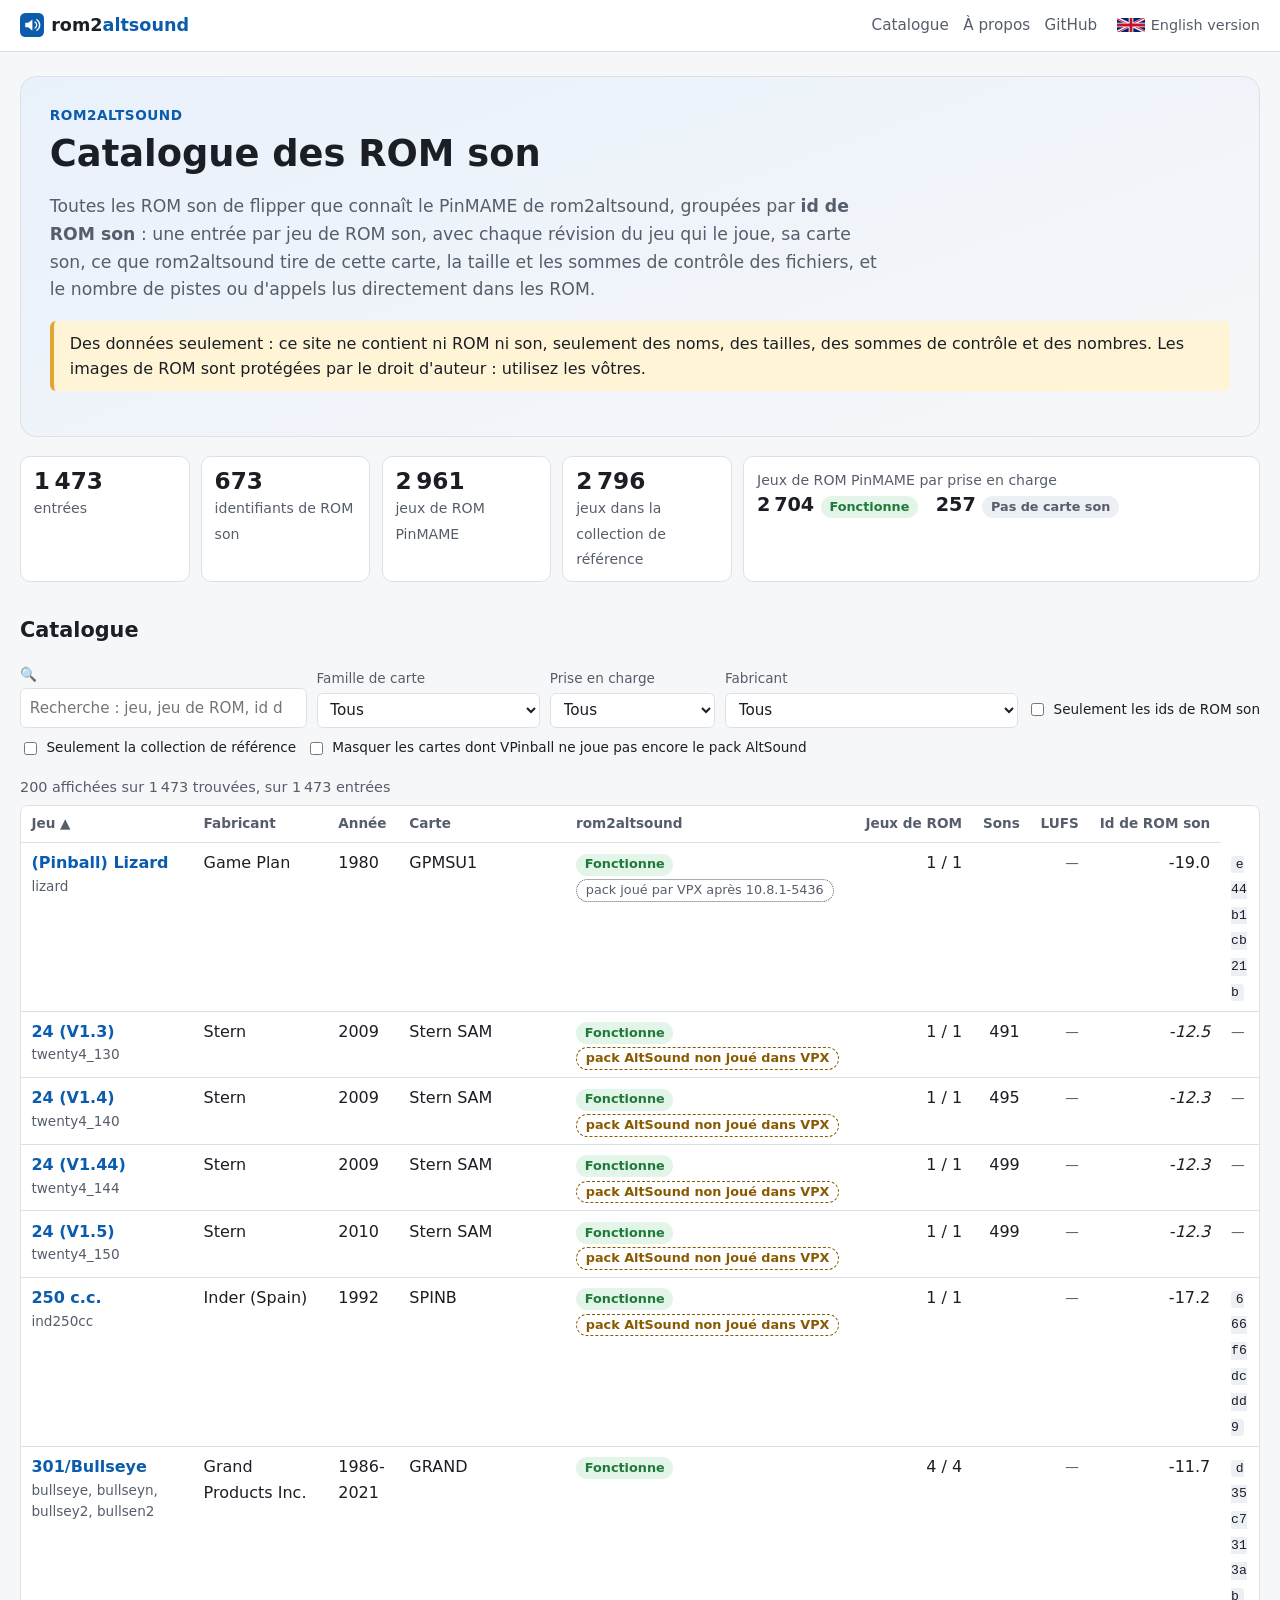
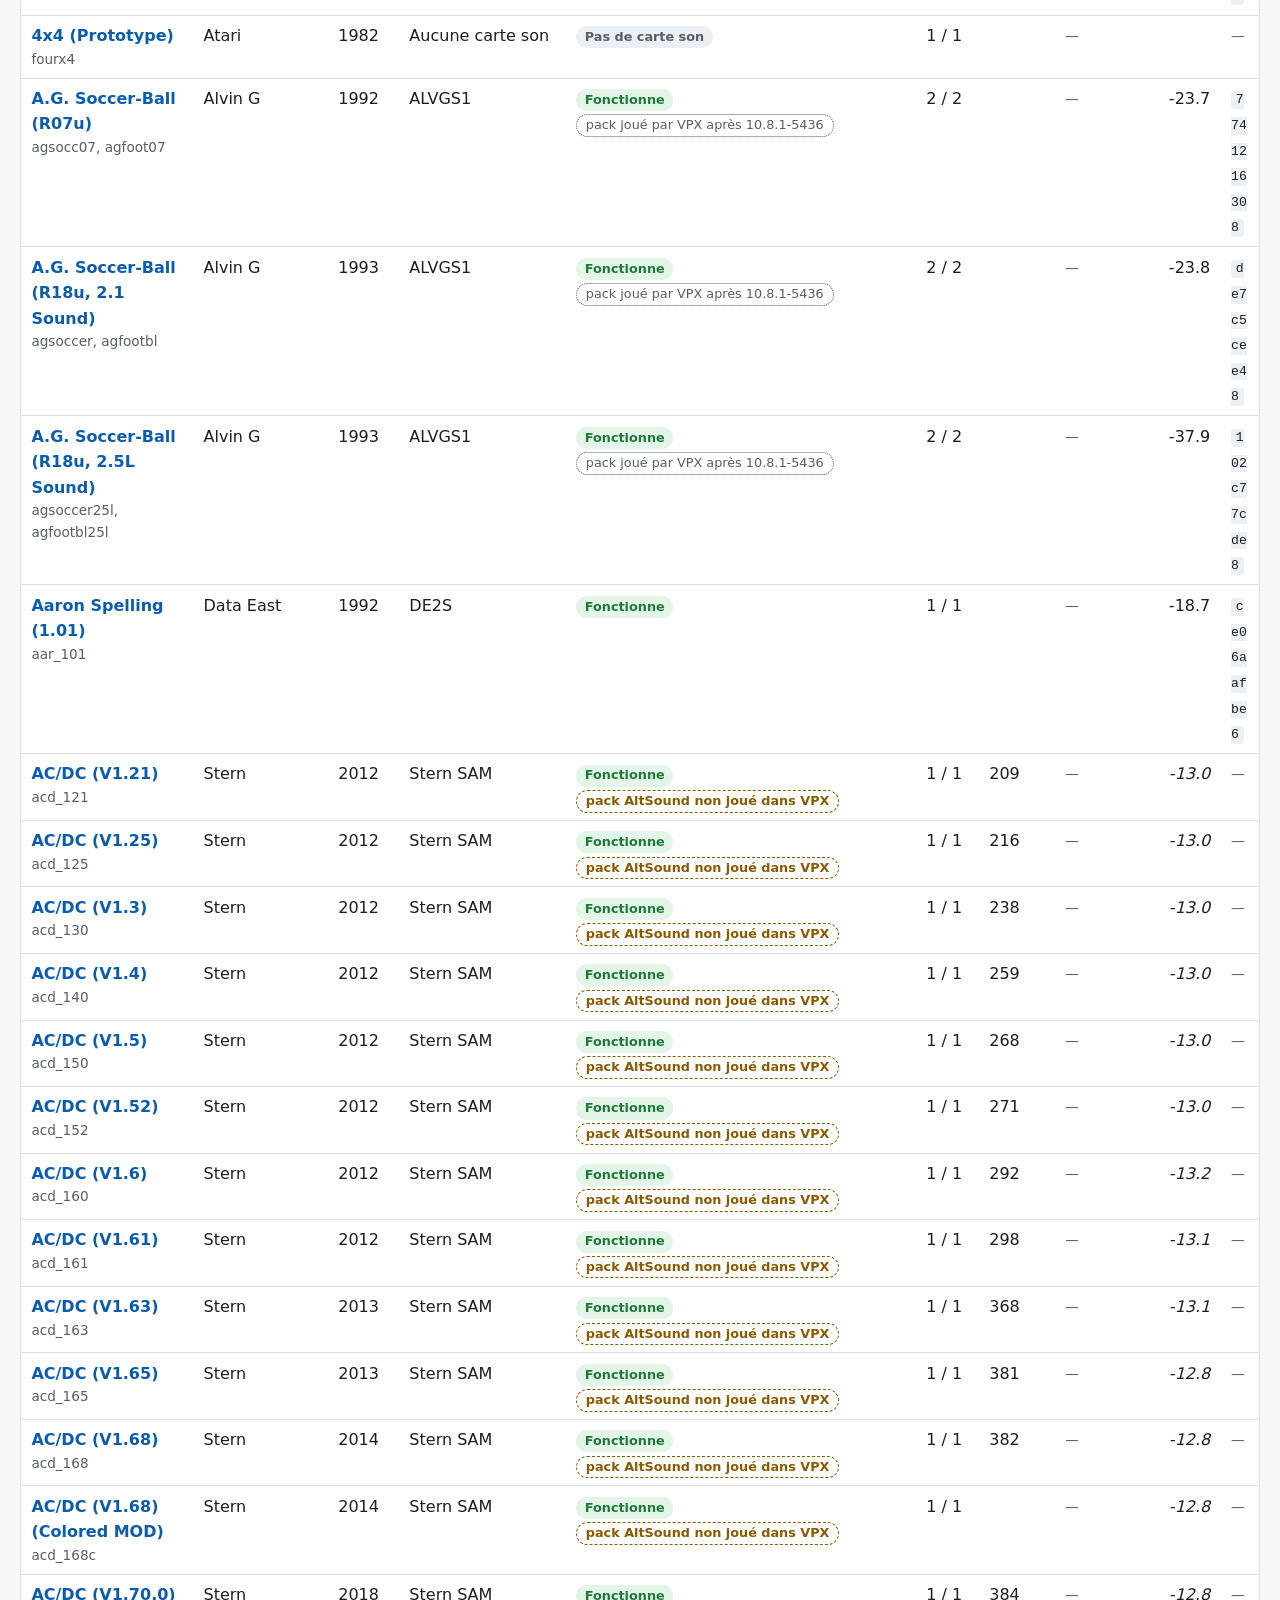
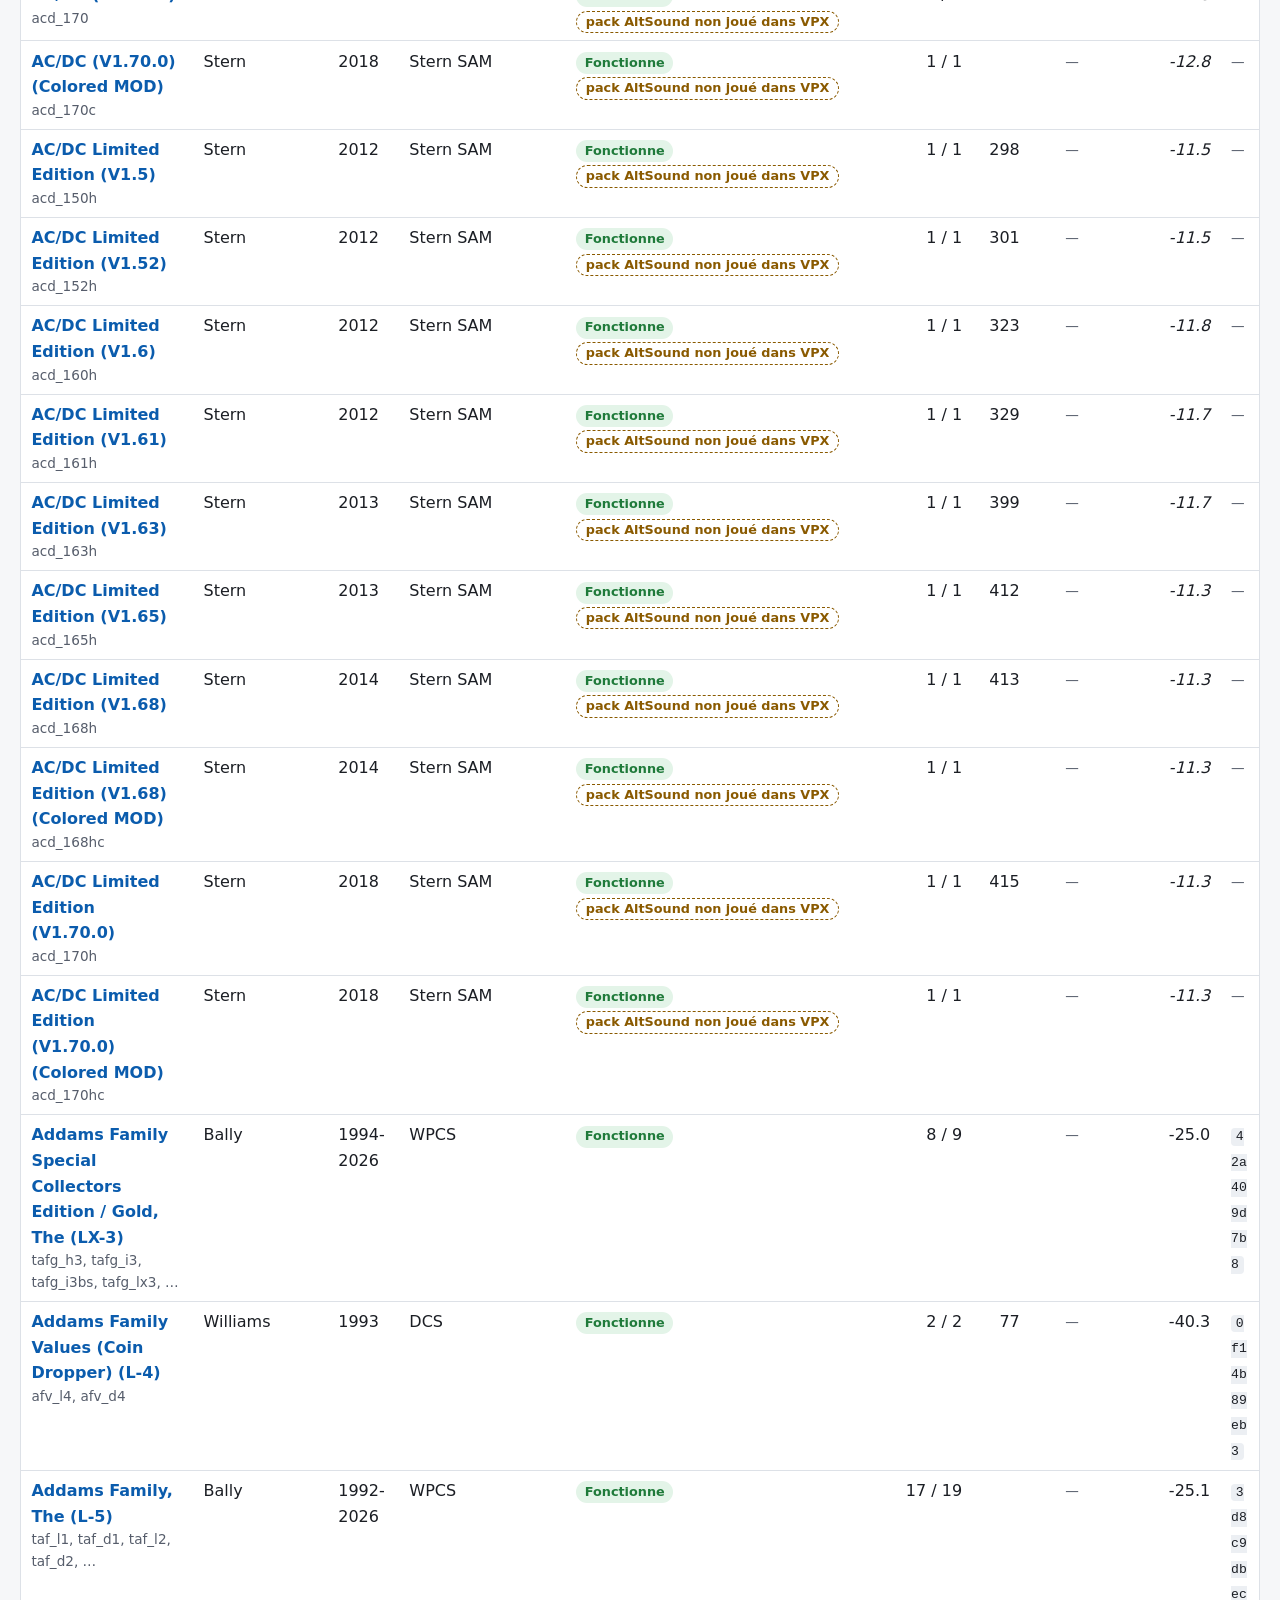
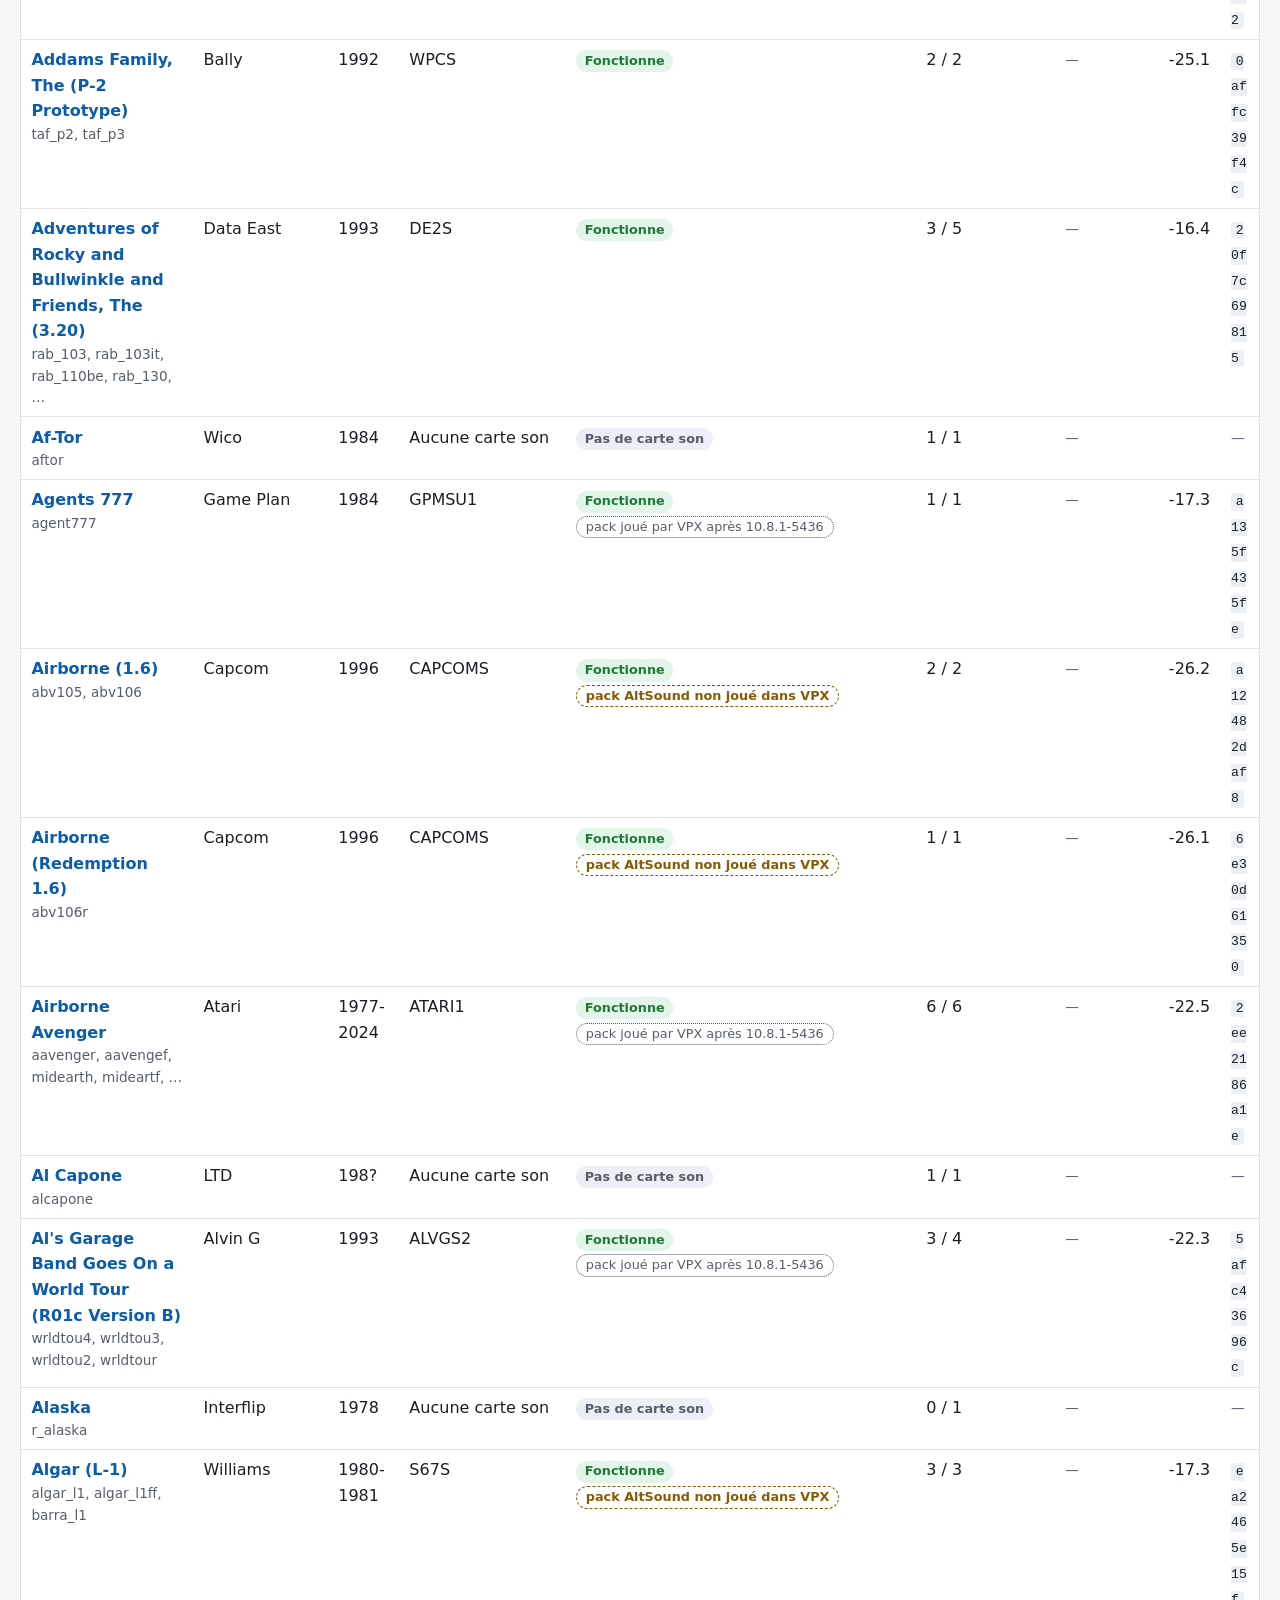
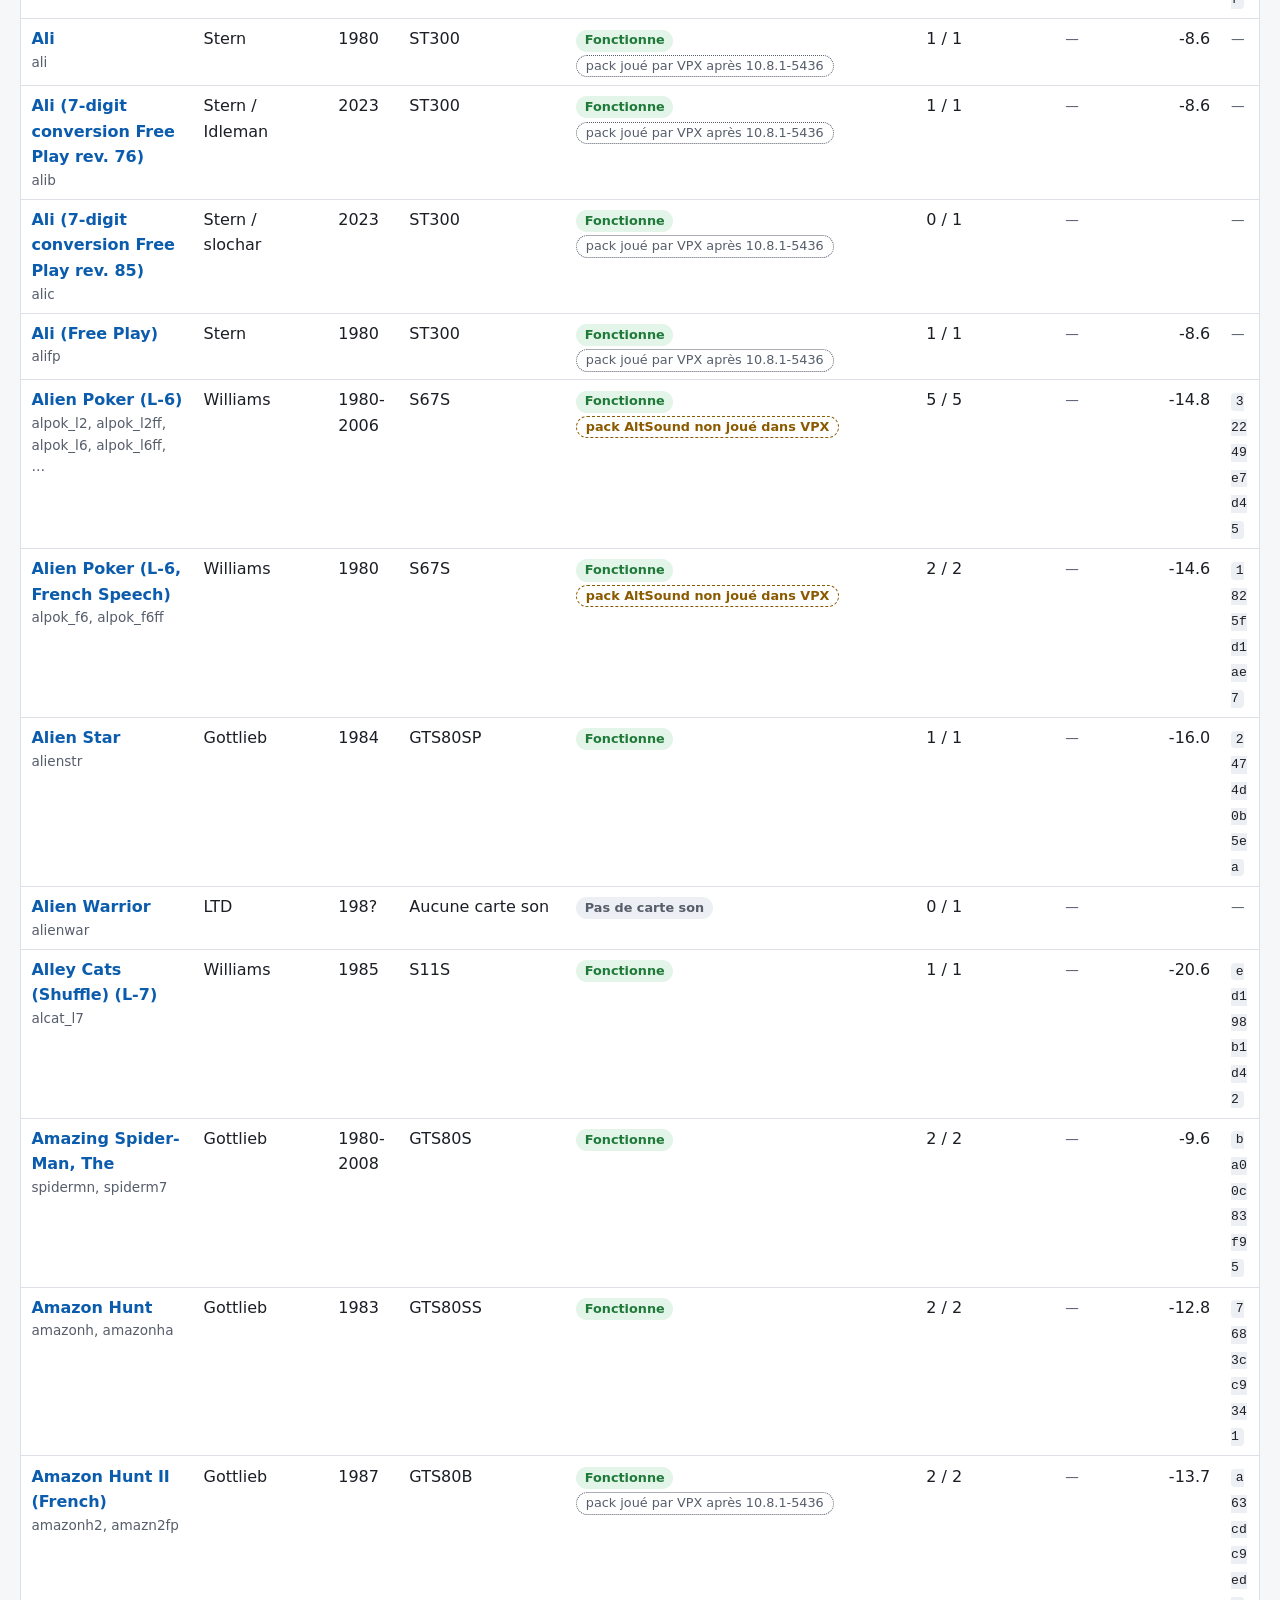
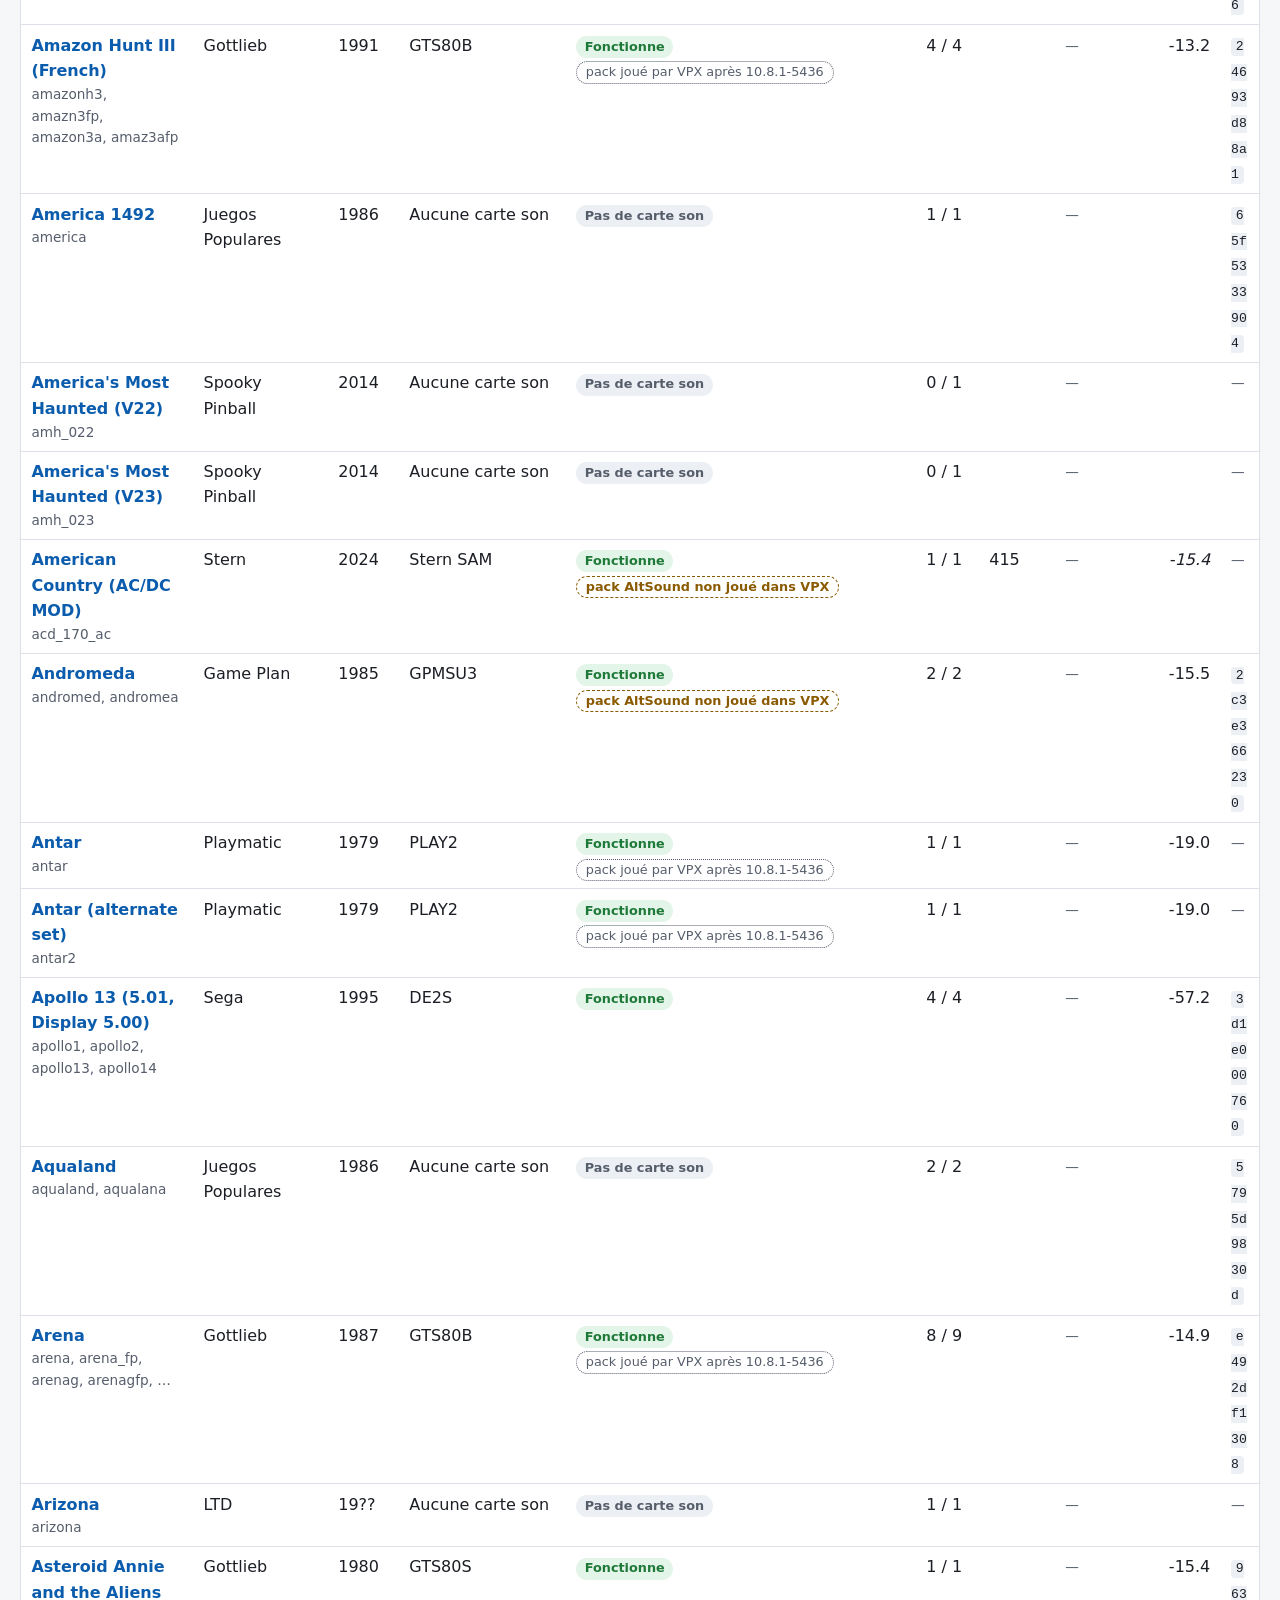
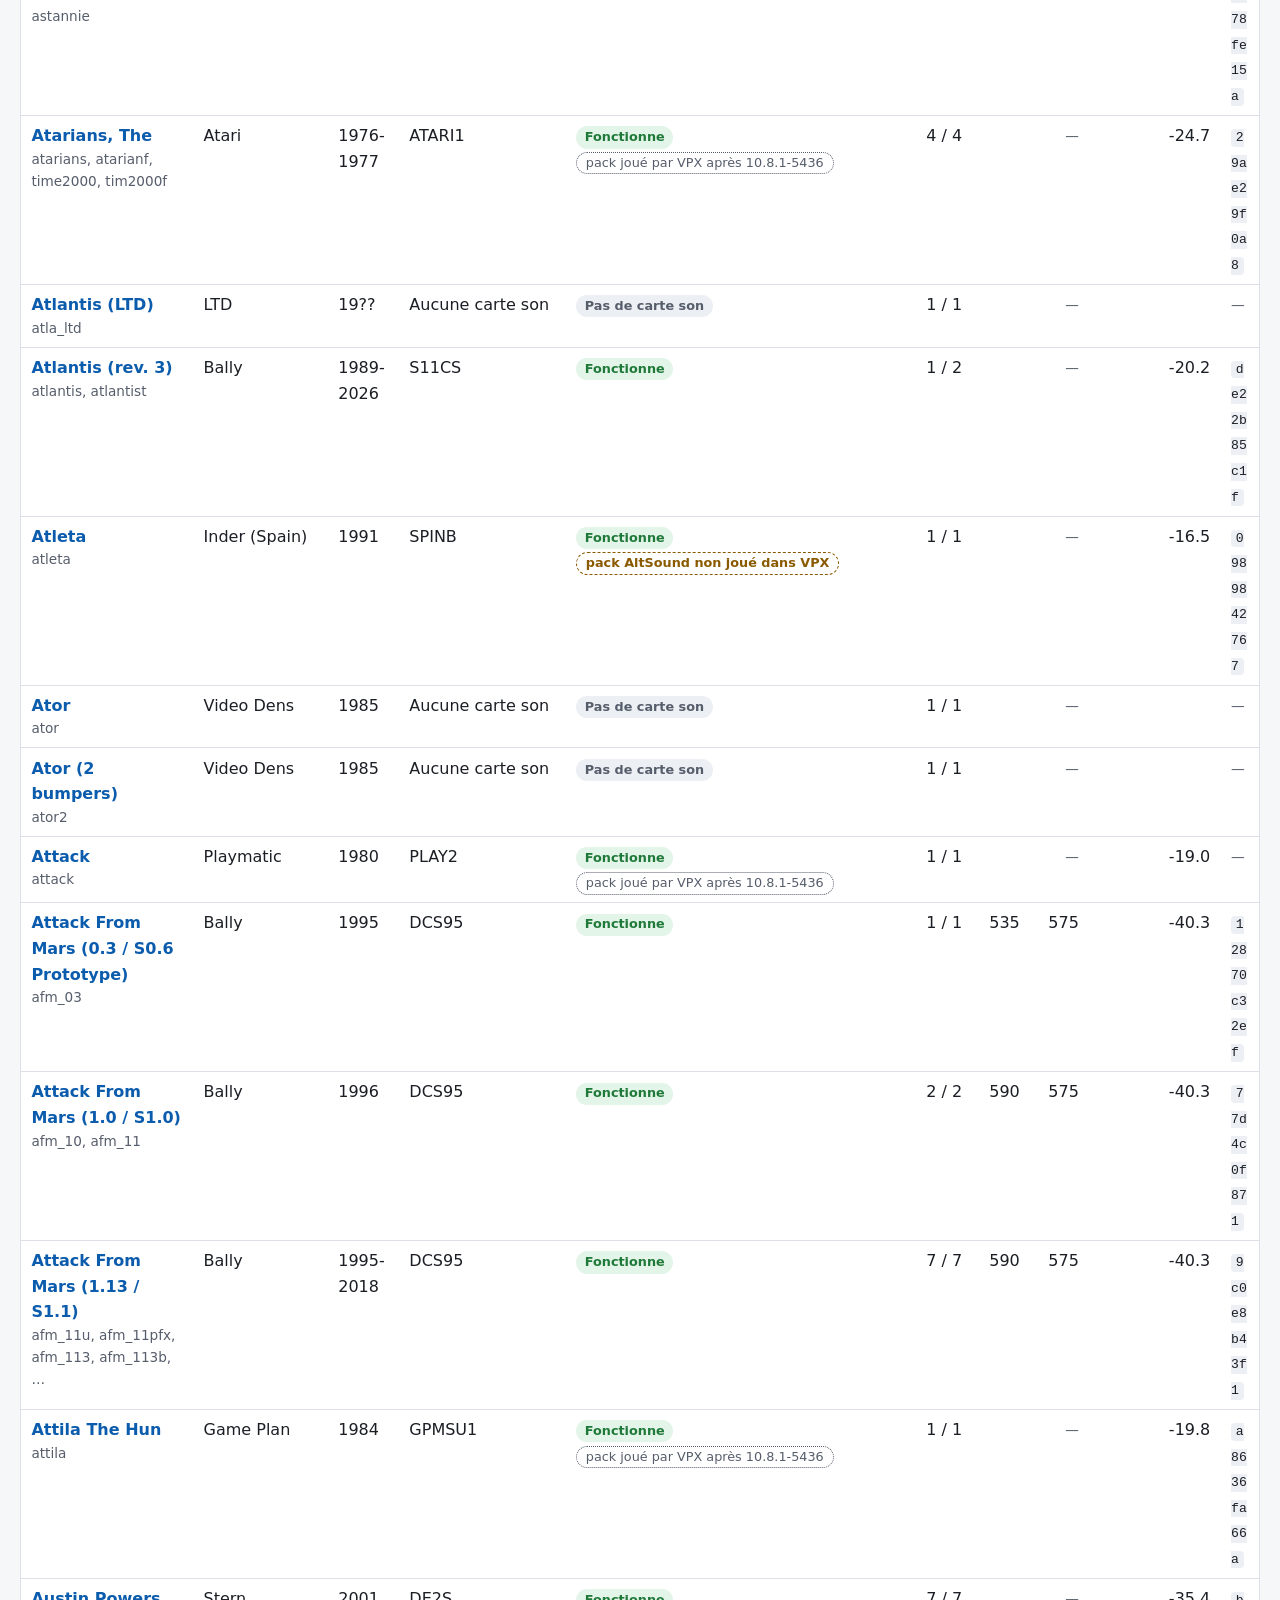
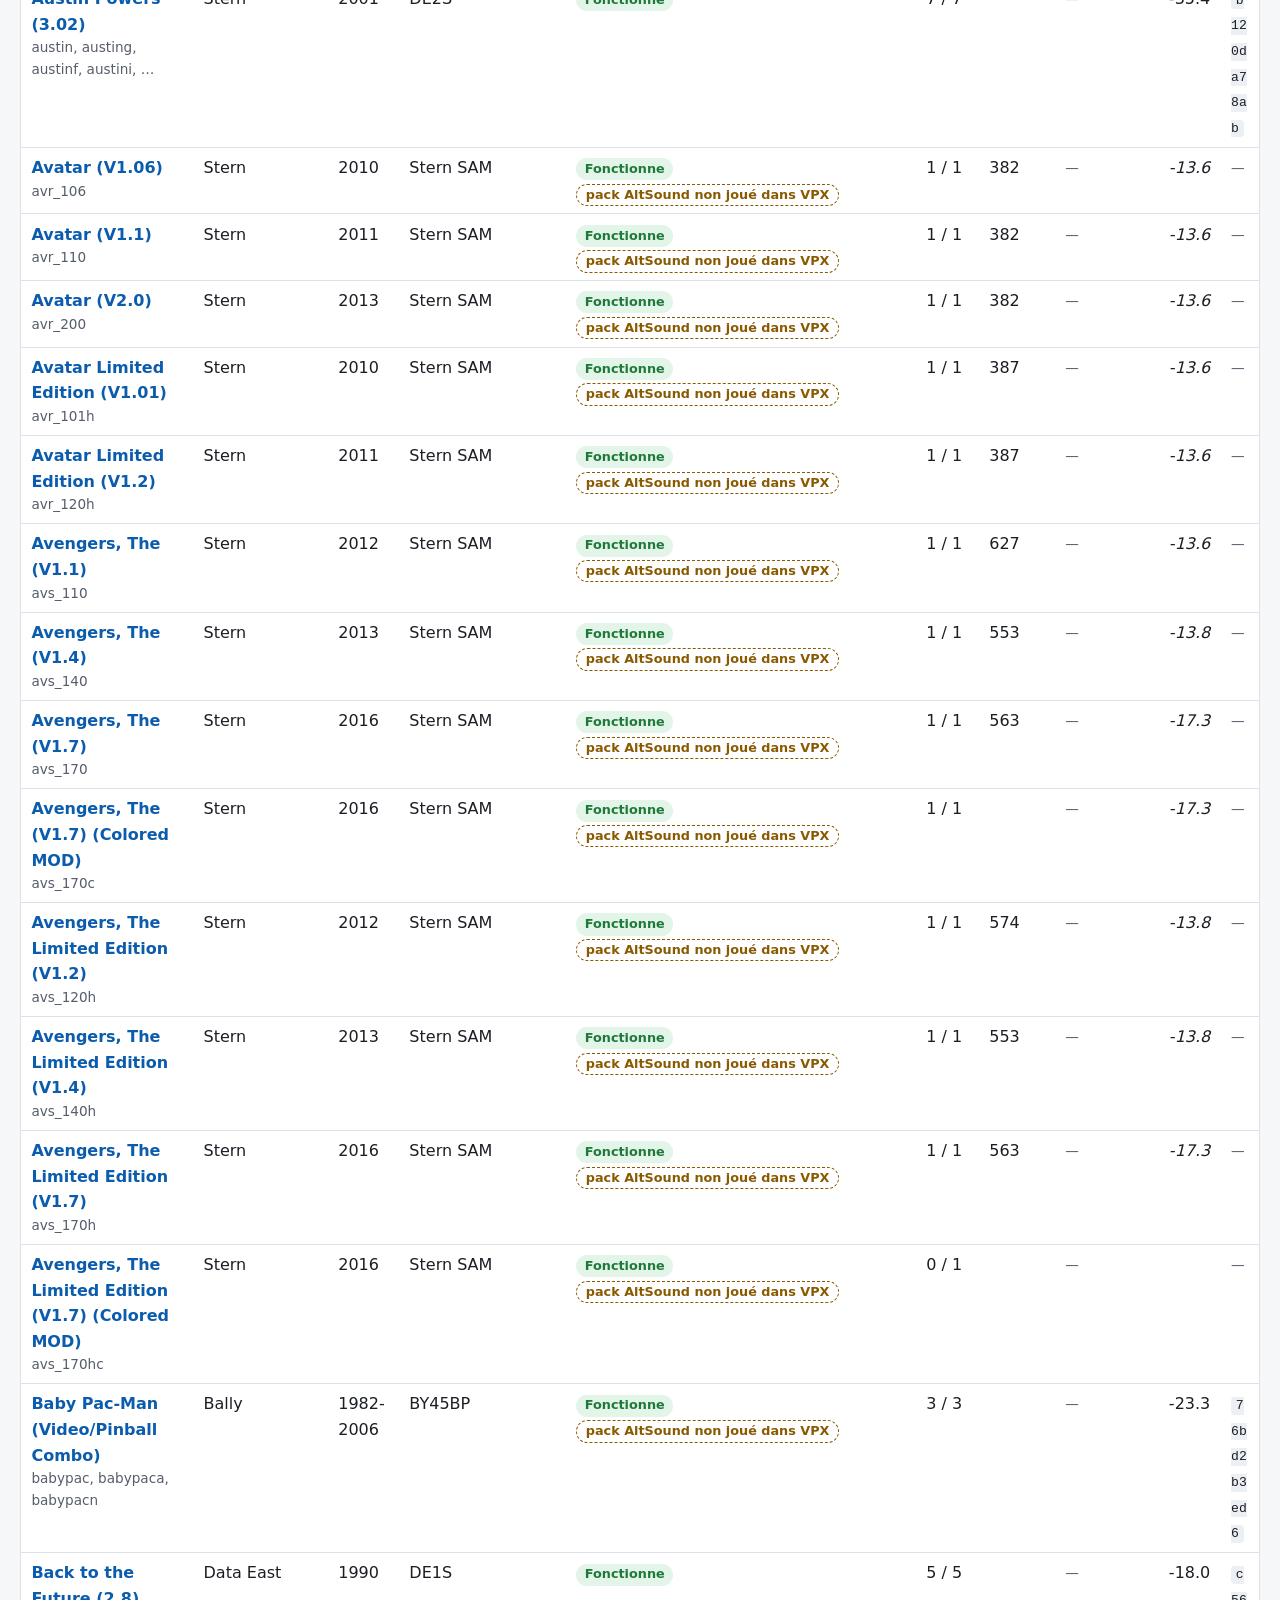
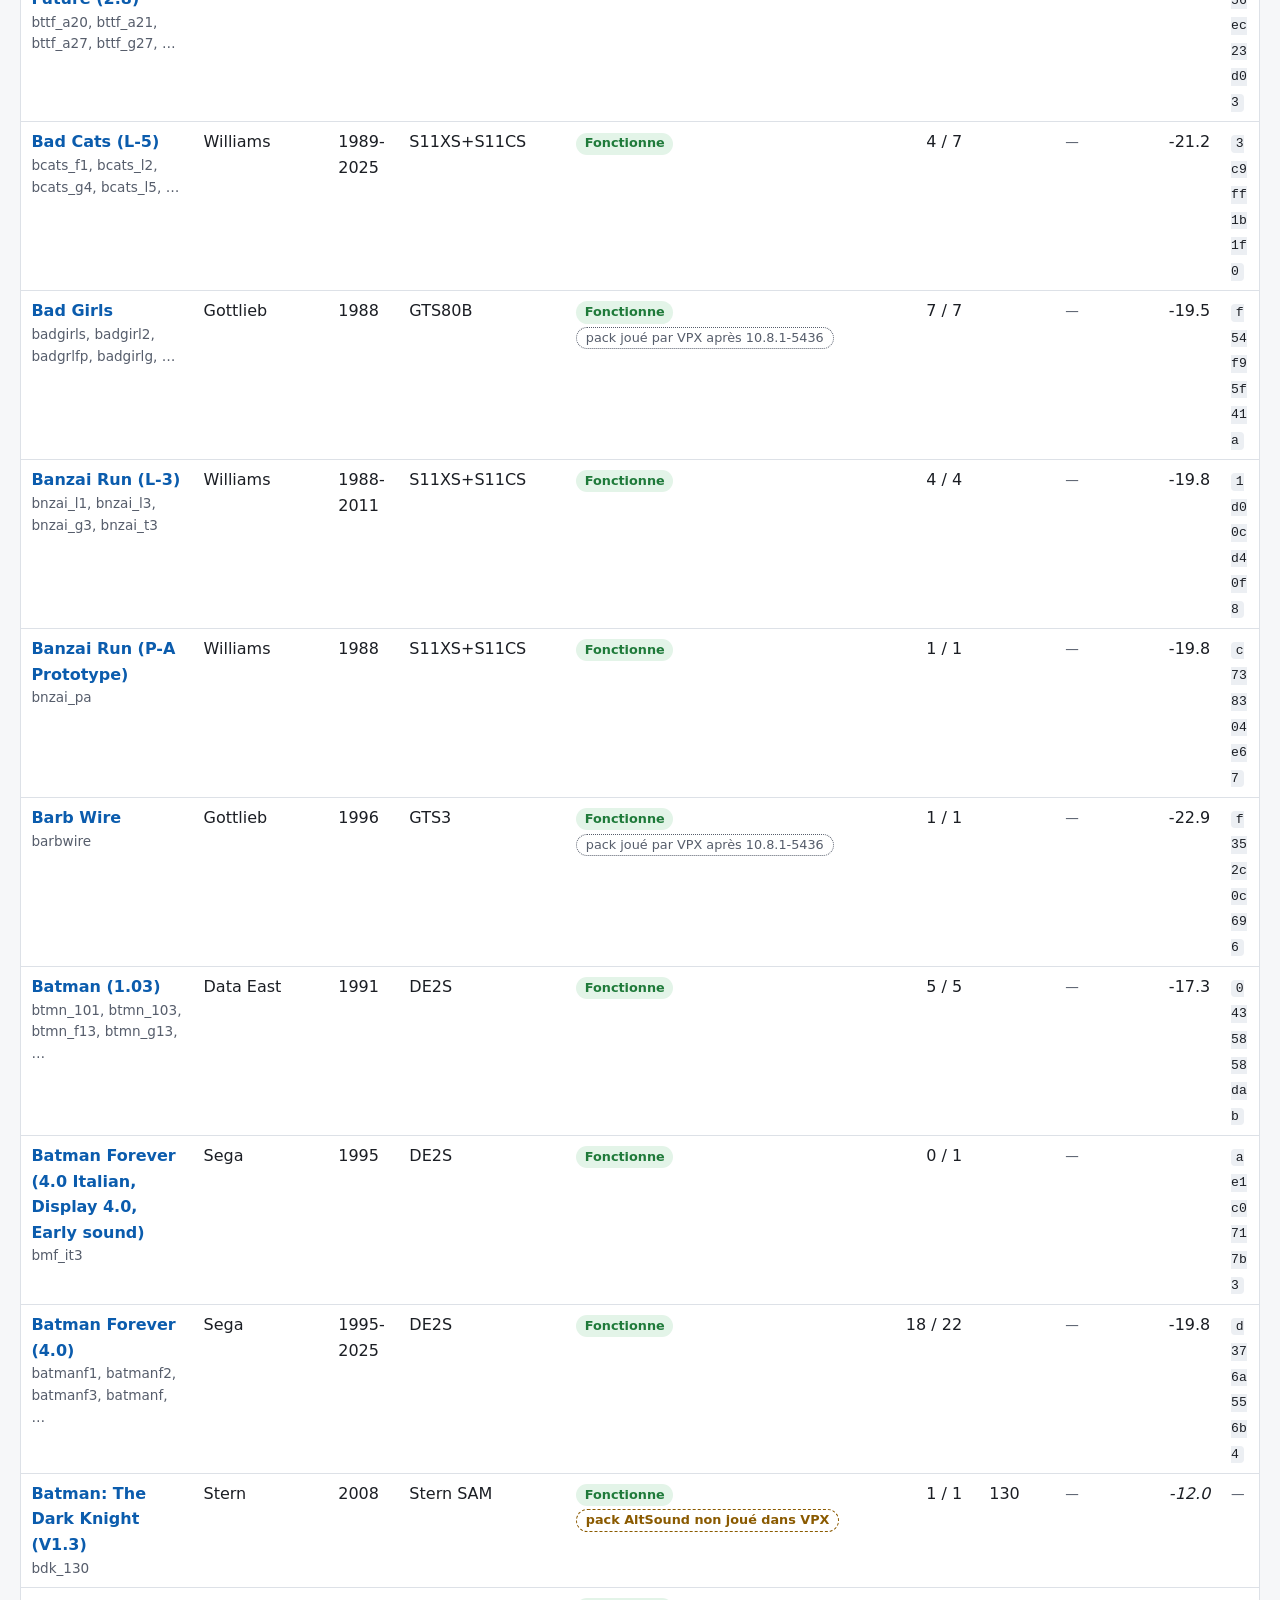
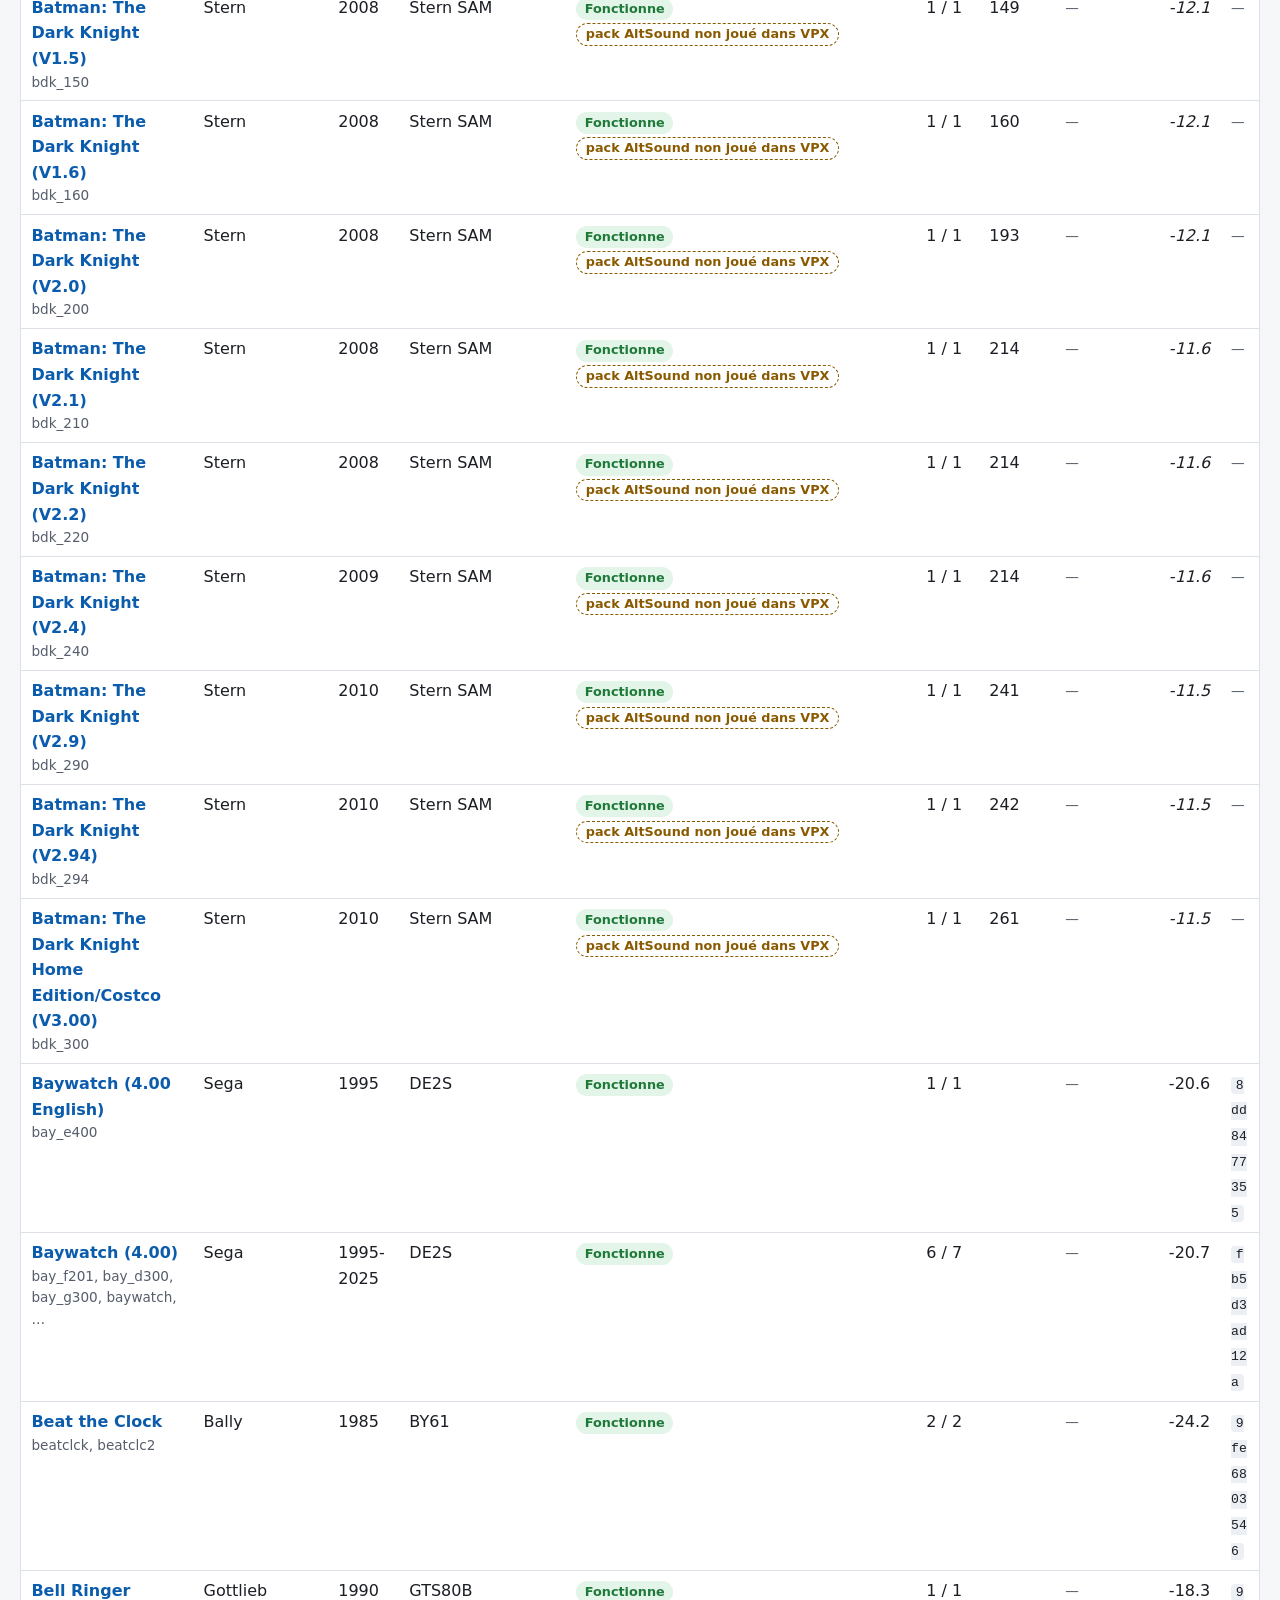
==== commit cbeb7e22: "Site: the game-driven families play in VPinball with the pending PinMAME change ASTRO, ATARI1/2, ROM" ====
--- a/docs/fr/index.html
+++ b/docs/fr/index.html
@@ -49,7 +49,7 @@
 <label class="check"><input type="checkbox" id="hideNoVpx"><span id="lHideNoVpx"></span></label>
 </div>
 <p id="count" class="count"></p>
-<div class="table"><table><thead><tr><th data-k="title" class="" aria-sort="none"><button type="button">Jeu</button></th><th data-k="maker" class="hide-sm" aria-sort="none"><button type="button">Fabricant</button></th><th data-k="year" class="" aria-sort="none"><button type="button">Année</button></th><th data-k="family" class="" aria-sort="none"><button type="button">Carte</button></th><th data-k="support" class="" aria-sort="none"><button type="button">rom2altsound</button></th><th data-k="sets" class="num" aria-sort="none"><button type="button">Jeux de ROM</button></th><th data-k="sounds" class="num" aria-sort="none"><button type="button">Sons</button></th><th data-k="names" class="num" aria-sort="none"><button type="button">Noms</button></th><th data-k="lufs" class="num" aria-sort="none"><button type="button">LUFS</button></th><th data-k="id" class="hide-sm" aria-sort="none"><button type="button">Id de ROM son</button></th></tr></thead><tbody id="rows"></tbody></table></div>
+<div class="table"><table><thead><tr><th data-k="title" class="" aria-sort="none"><button type="button">Jeu</button></th><th data-k="maker" class="hide-sm" aria-sort="none"><button type="button">Fabricant</button></th><th data-k="year" class="" aria-sort="none"><button type="button">Année</button></th><th data-k="family" class="" aria-sort="none"><button type="button">Carte</button></th><th data-k="support" class="" aria-sort="none"><button type="button">rom2altsound</button></th><th data-k="sets" class="num" aria-sort="none"><button type="button">Jeux de ROM</button></th><th data-k="sounds" class="num" aria-sort="none"><button type="button">Sons</button></th><th data-k="lufs" class="num" aria-sort="none"><button type="button">LUFS</button></th><th data-k="id" class="hide-sm" aria-sort="none"><button type="button">Id de ROM son</button></th></tr></thead><tbody id="rows"></tbody></table></div>
 <p class="more"><button class="btn" type="button" id="more" hidden></button></p>
 </div>
 <section class="about">
@@ -74,8 +74,7 @@
 <pre><code>rom2altsound names afm_113b names.csv
 rom2altsound afm_113b --names names.csv</code></pre>
 <p>Un <code>names.csv</code> convient à tous les jeux de ROM d'une même entrée, et il est refusé pour d'autres
-ROM son. La colonne <em>Noms</em> compte les commandes que le <a href="https://github.com/vpinball/pinmame/blob/master/release/sounds.dat">sounds.dat</a> de PinMAME
-nomme pour les jeux de ROM de l'entrée (les noms eux-mêmes ne sont pas reproduits ici).</p>
+ROM son.</p>
 <h3>Les colonnes</h3>
 <ul>
 <li><strong>Carte</strong> : la famille de carte son (le <code>SNDBRD_*</code> de PinMAME), telle que
@@ -97,7 +96,9 @@
 <li><strong>LUFS</strong> : le volume sonore moyen des sons de l'entrée tels que rom2altsound les écrit, au volume
 d'usine du jeu, tels que PinMAME les joue dans VPinball : le volume intégré EBU R128 de tous les fichiers mis
 bout à bout (<code>loudness.lufs</code> de <code>catalog.json</code>). En italique : Stern SAM, décodé depuis l'image
-au niveau plein de chaque bus, pas le niveau d'une partie. Vide : pas encore mesuré.</li>
+au niveau plein de chaque bus, pas le niveau d'une partie. Vide : pas encore mesuré. Un badge <em>écrête</em> :
+certains fichiers ont écrêté en émulation (échantillons à pleine échelle) ; son infobulle liste les pires
+(<code>loudness.clipping</code>), et le <code>manifest.json</code> du pack a les chiffres de chaque fichier.</li>
 </ul>
 <h3>Refaire le catalogue</h3>
 <pre><code>rom2altsound catalog ~/vpinball/roms --out docs/catalog.json
--- a/docs/style.css
+++ b/docs/style.css
@@ -133,6 +133,7 @@
 .b-none { color: var(--no); background: var(--no-bg); }
 .b-no-board, .b-untested { color: var(--nb); background: var(--nb-bg); }
 .b-novpx { color: var(--part); background: transparent; border: 1px dashed currentColor; padding-block: 0; cursor: help; }
+.b-clip { color: var(--part); background: transparent; border: 1px solid currentColor; padding-block: 0; font-weight: 500; cursor: help; }
 .b-newvpx { color: var(--muted); background: transparent; border: 1px dotted currentColor; padding-block: 0; font-weight: 500; cursor: help; }
 
 #detail { background: var(--surface); border: 2px solid var(--accent); border-radius: 12px; padding: 0.4rem 1.1rem 1rem; margin: 1rem 0; scroll-margin-top: 0.5rem; }
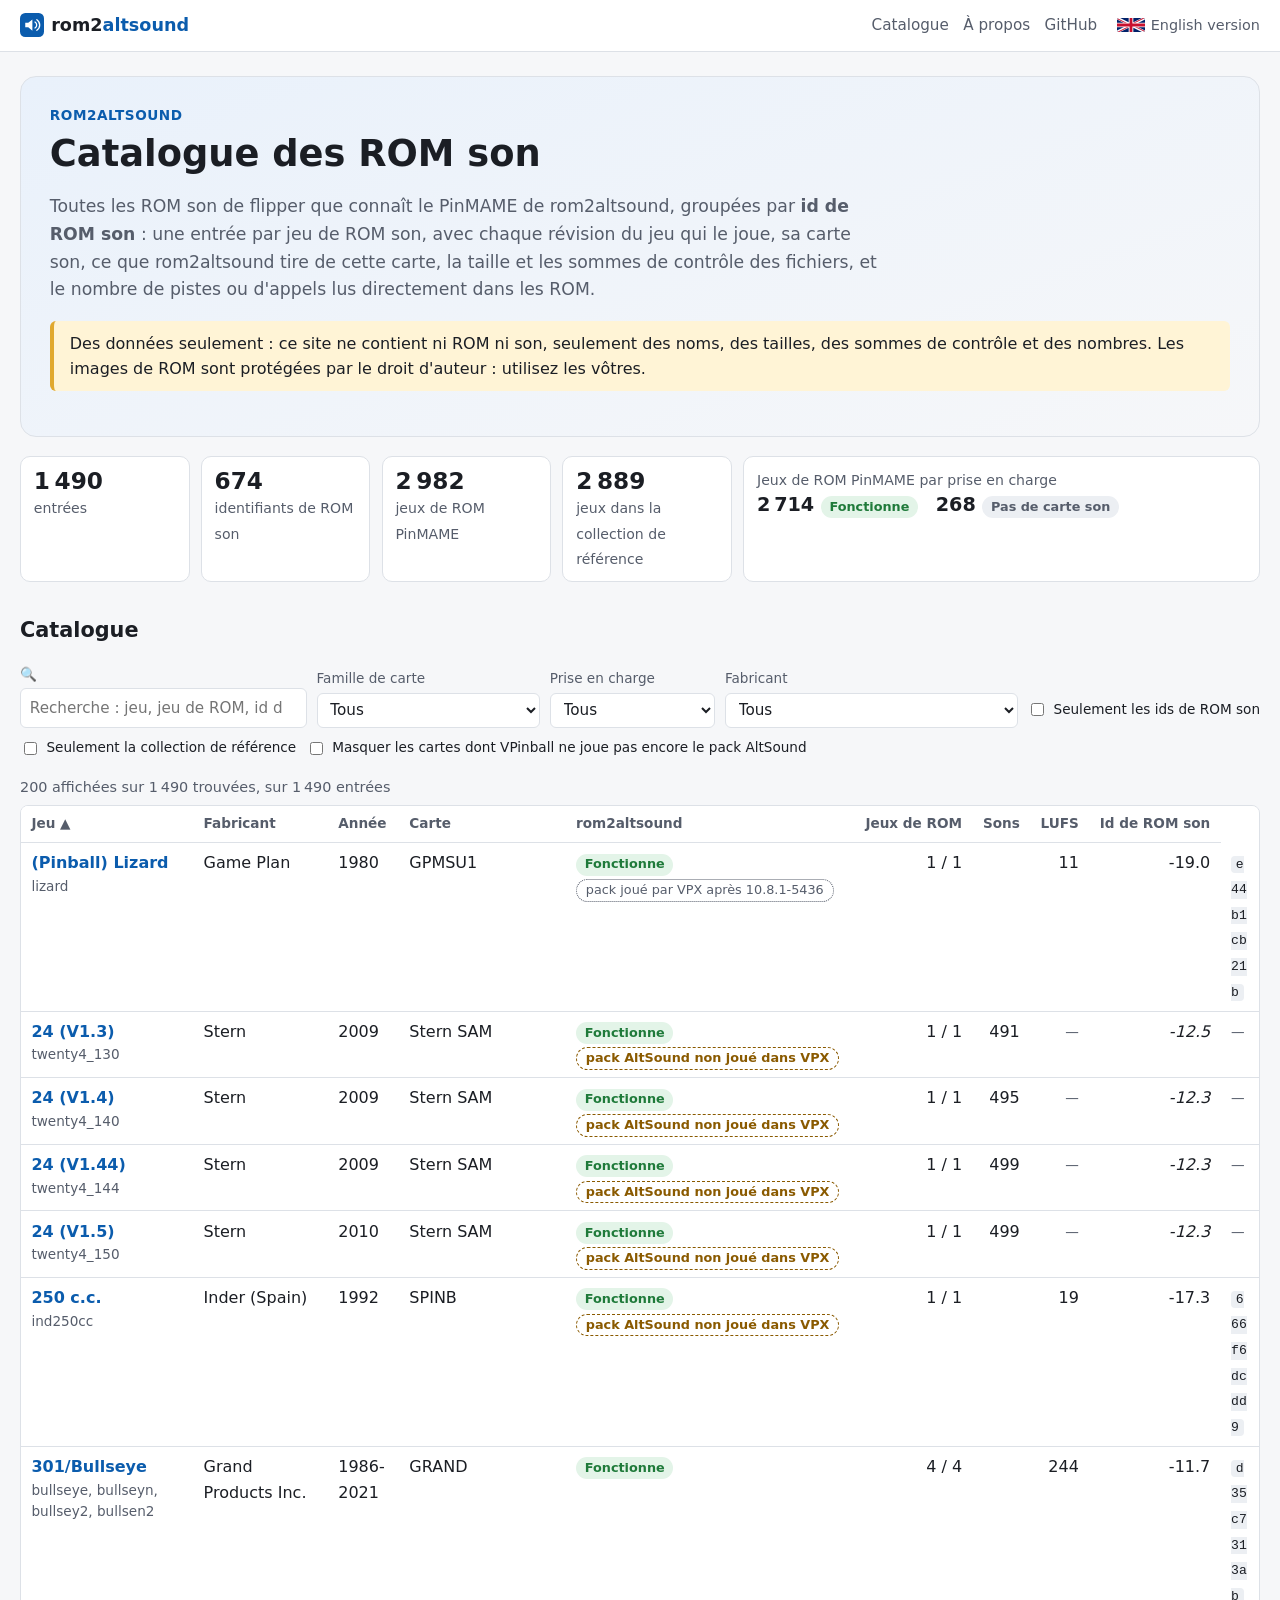
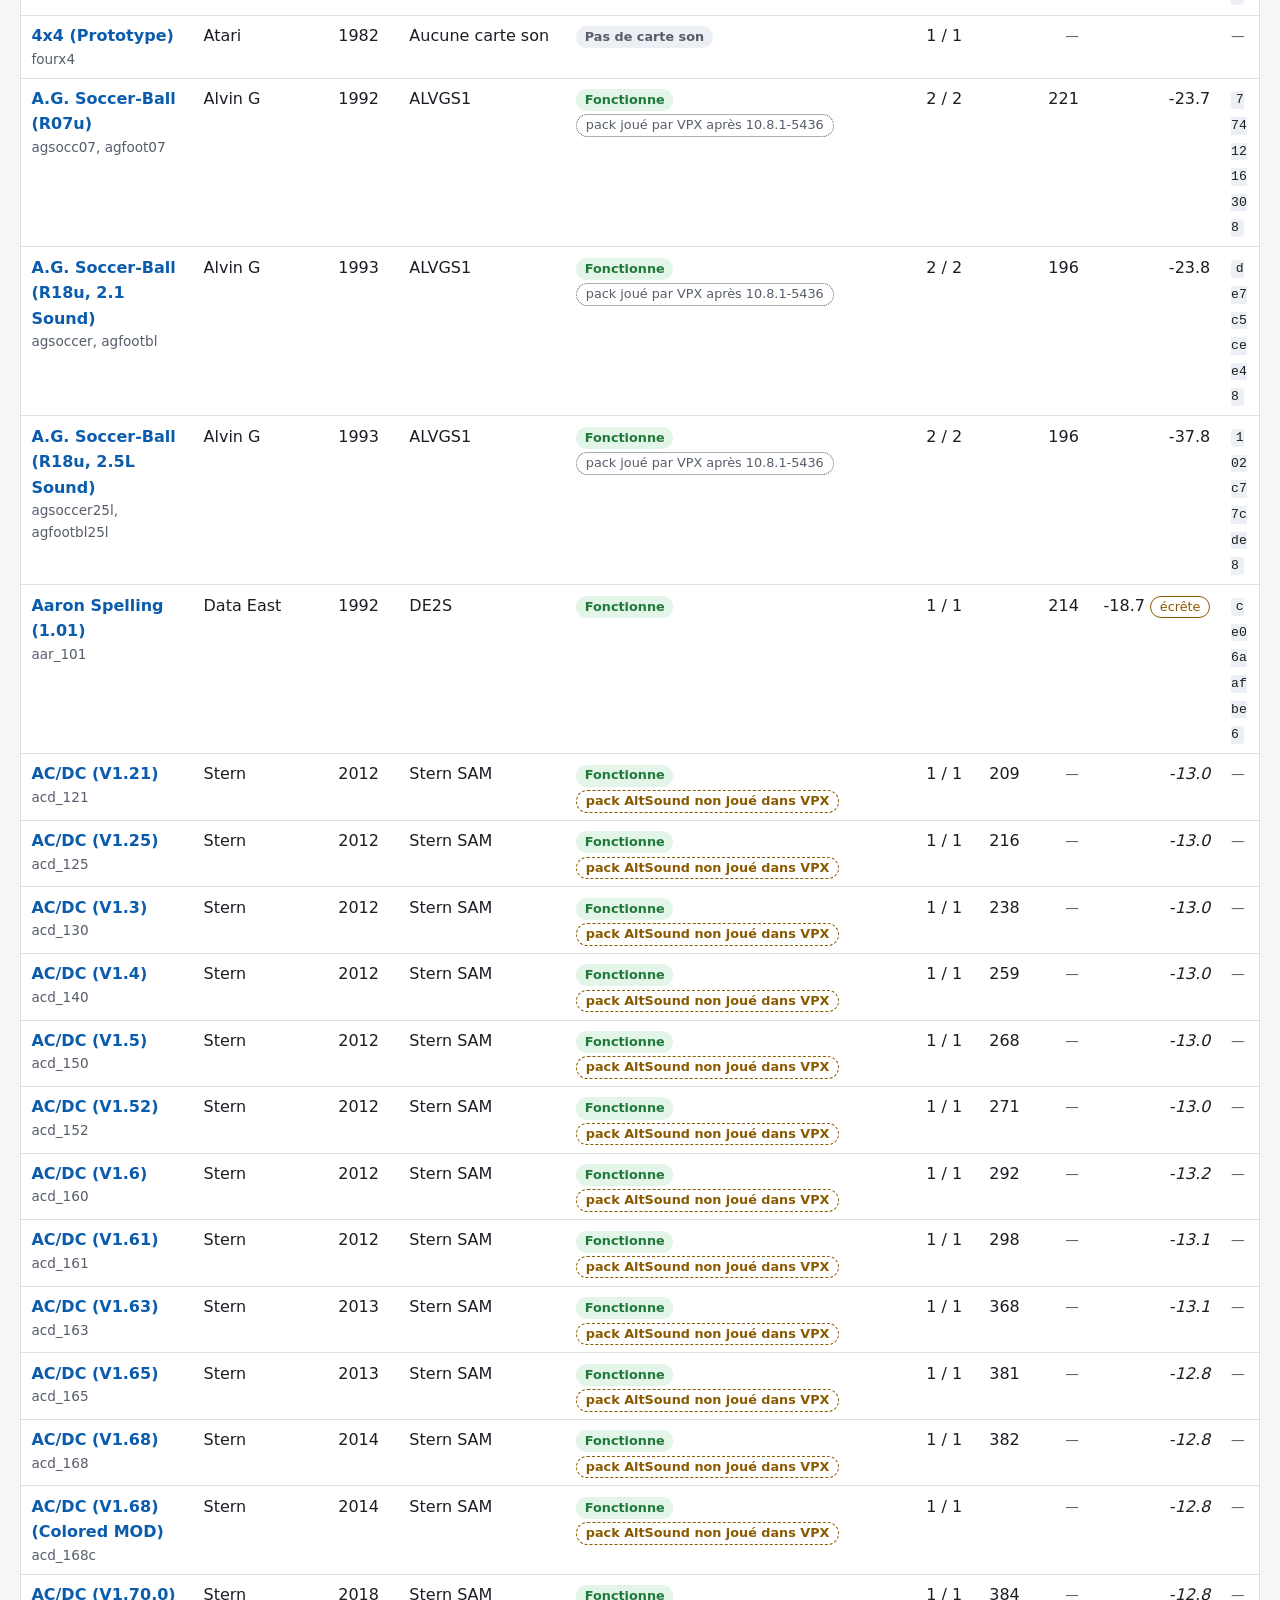
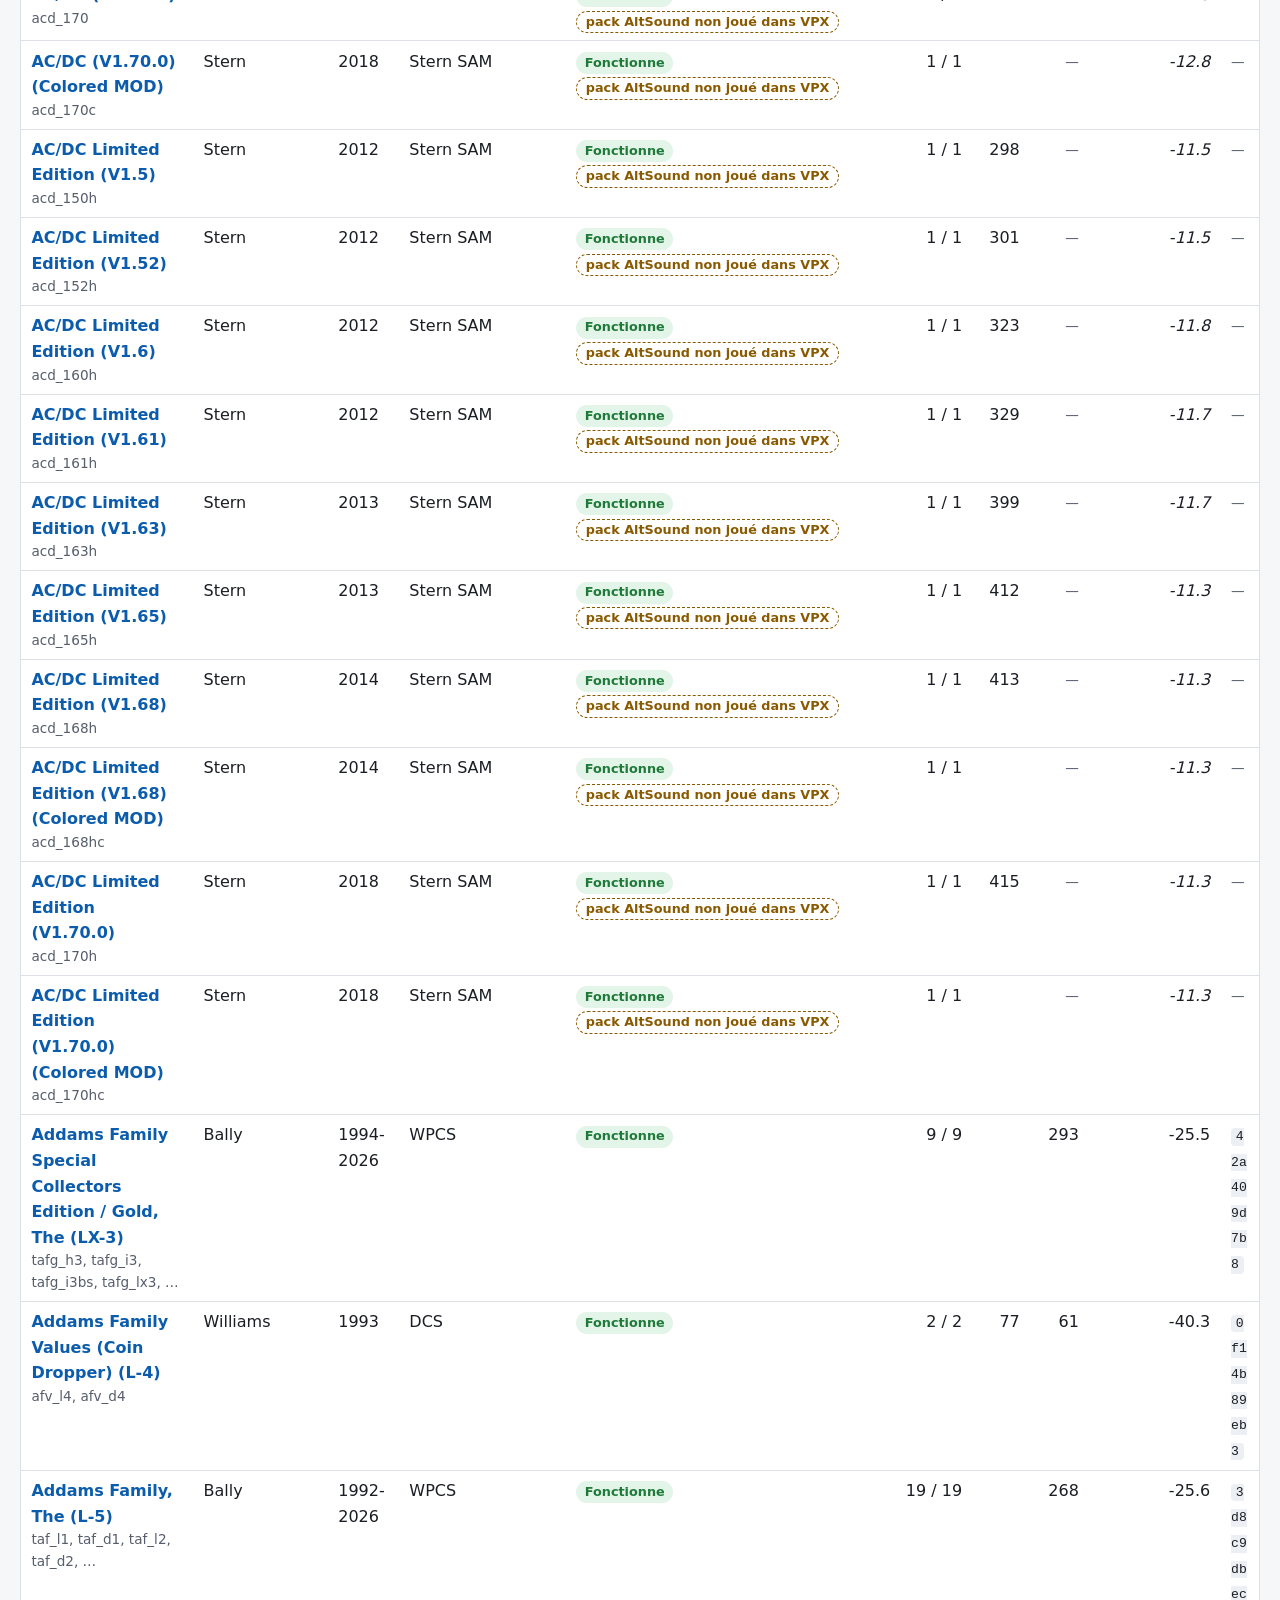
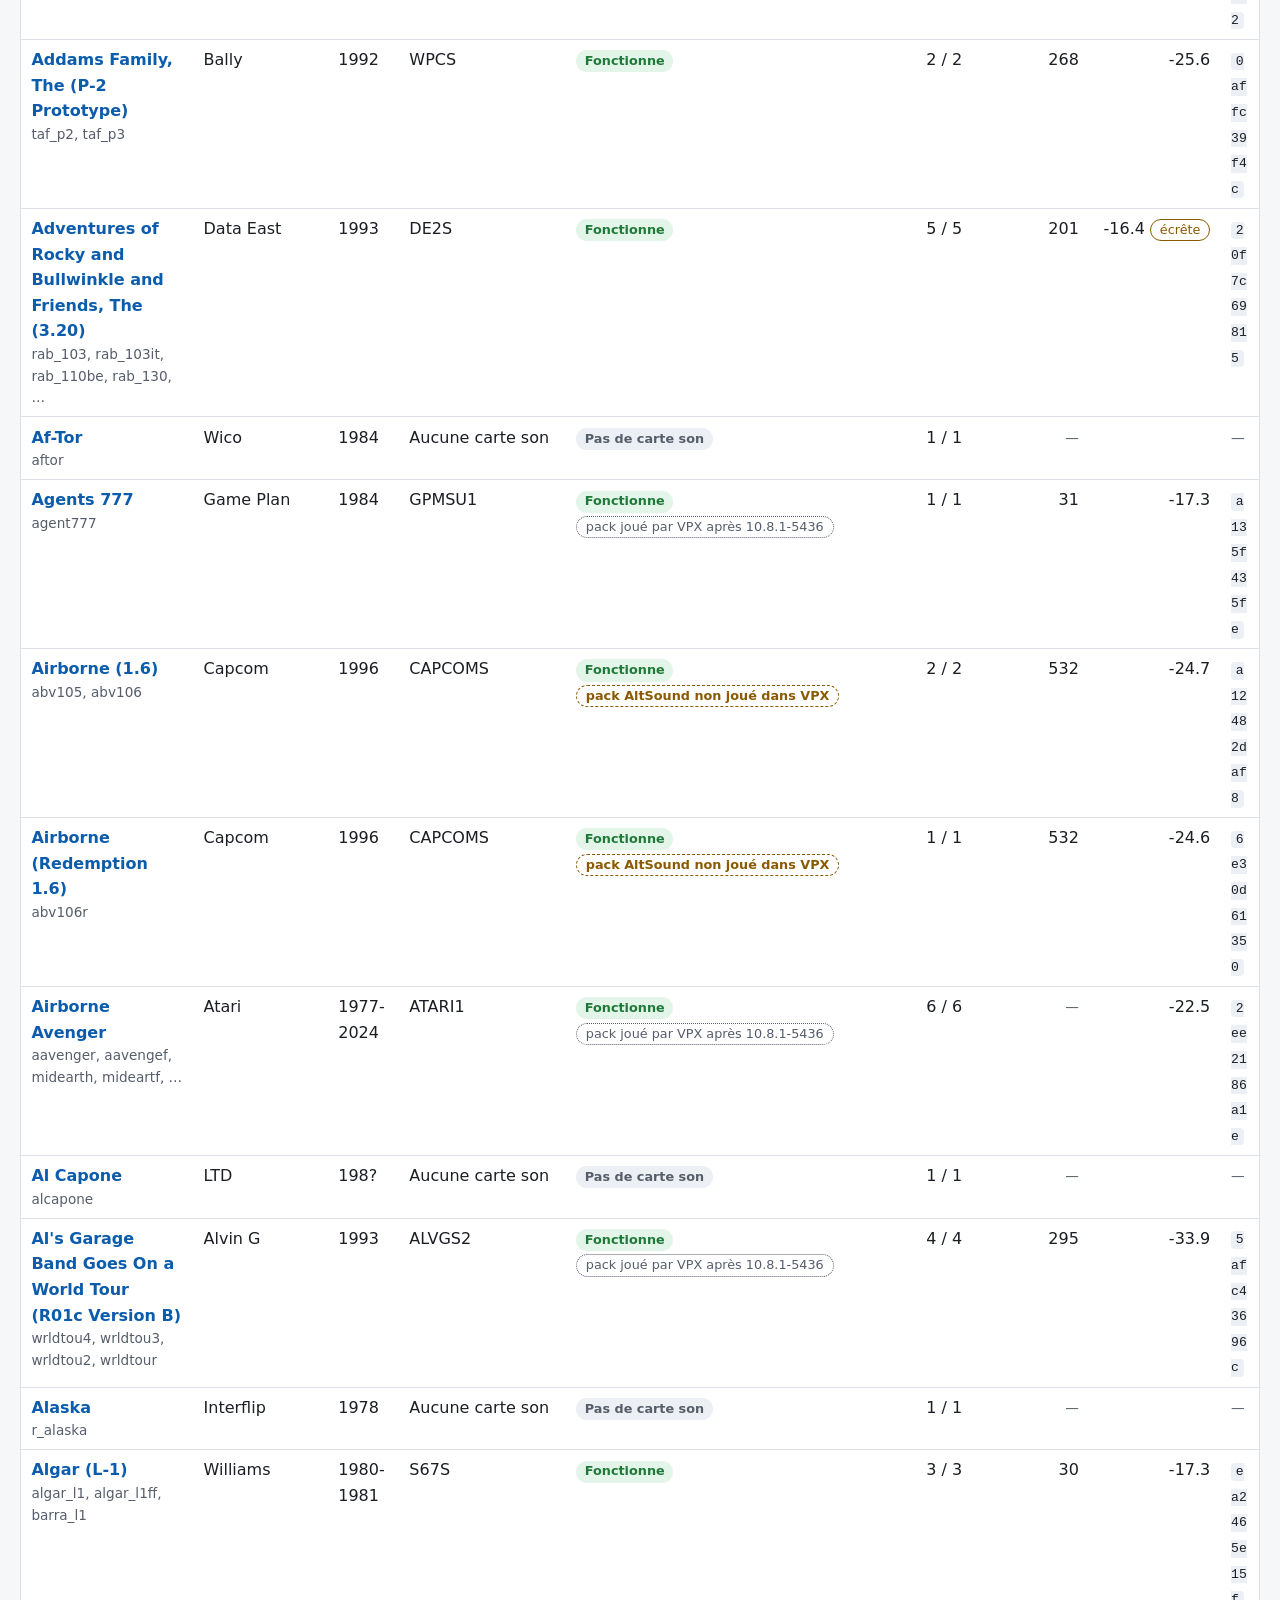
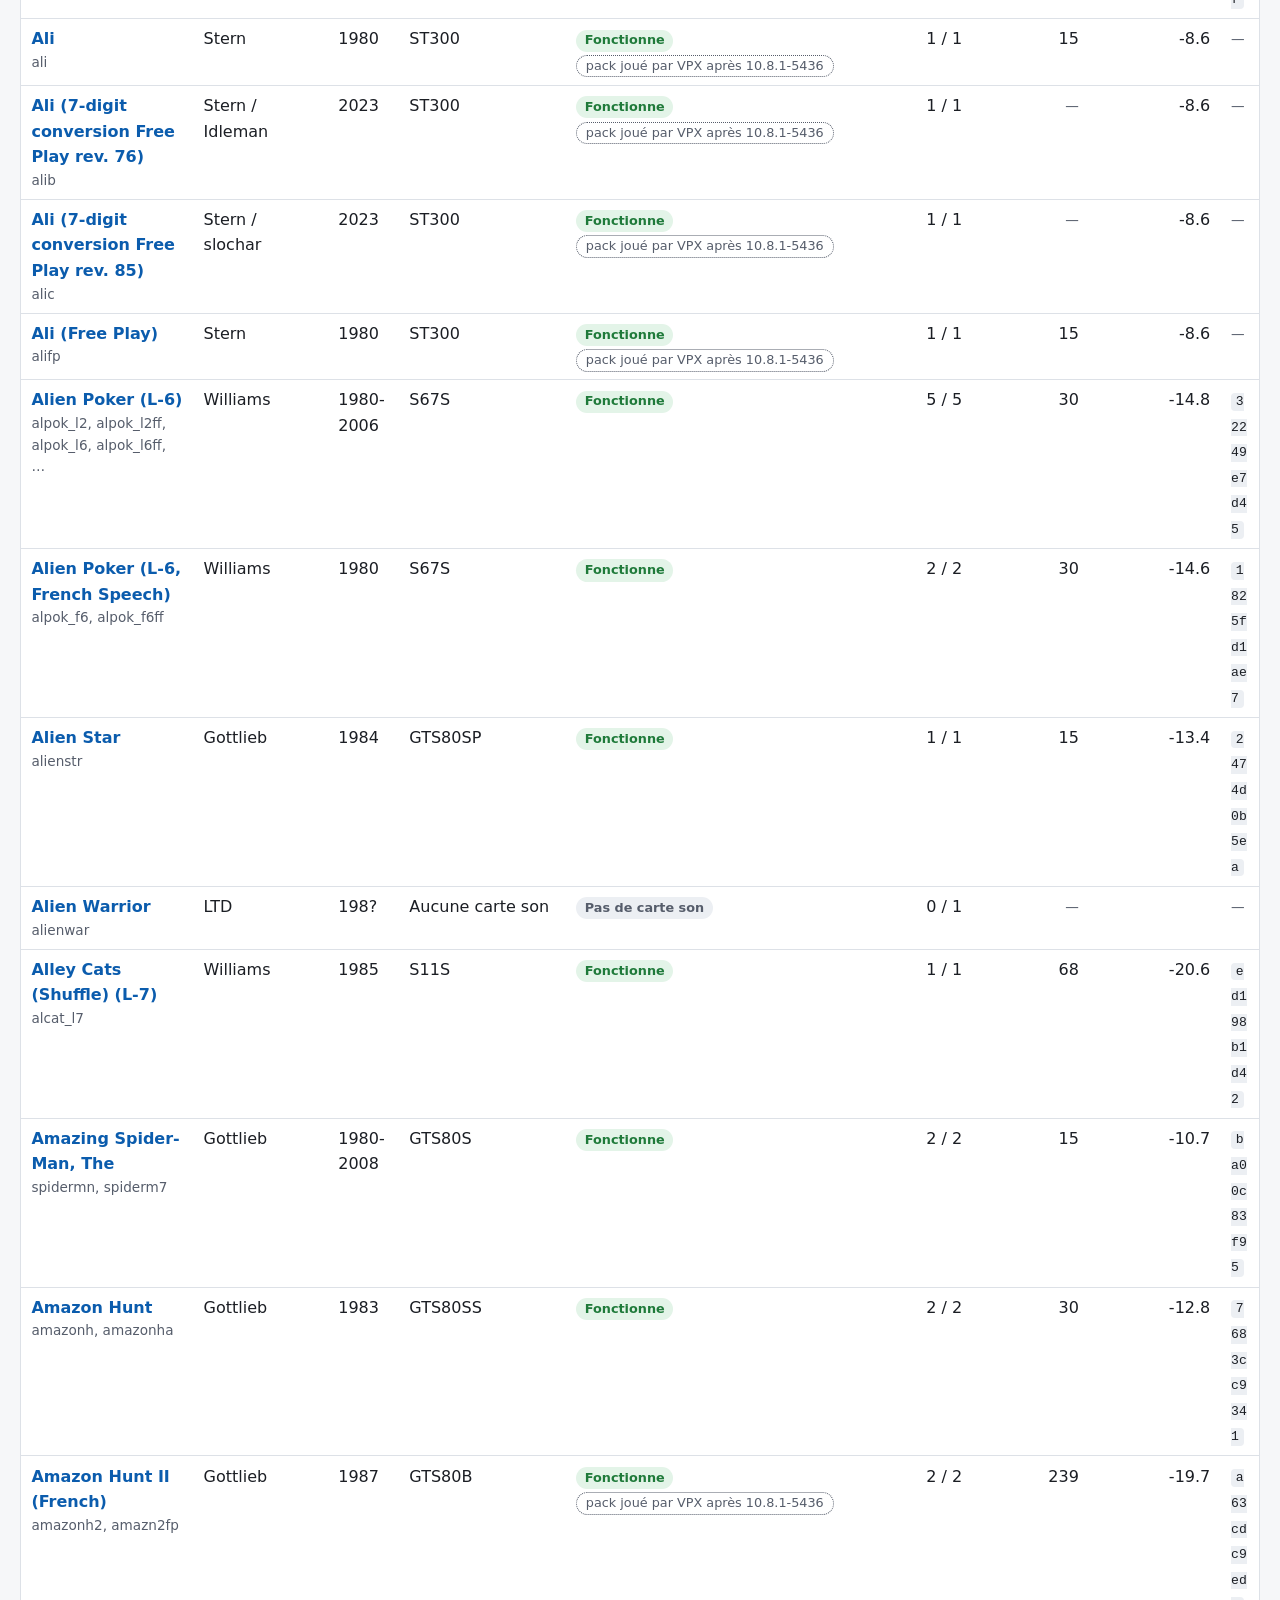
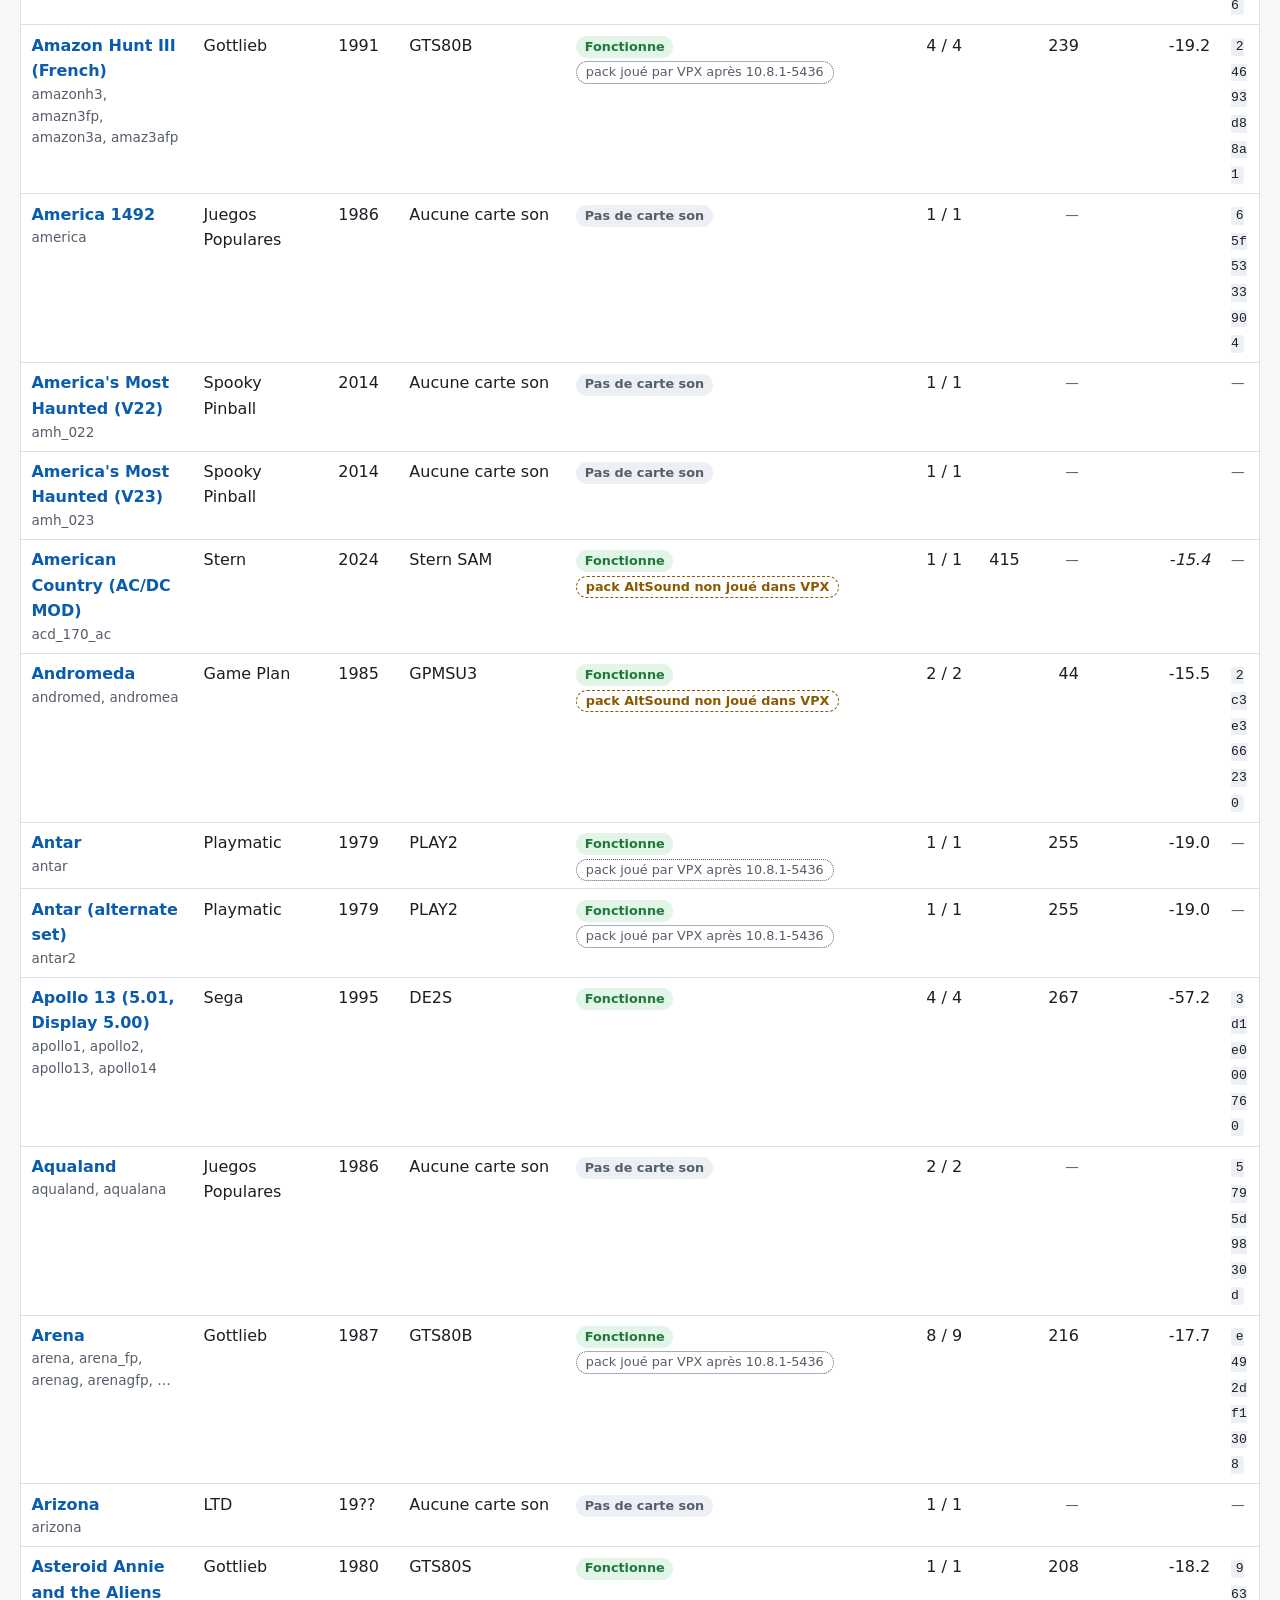
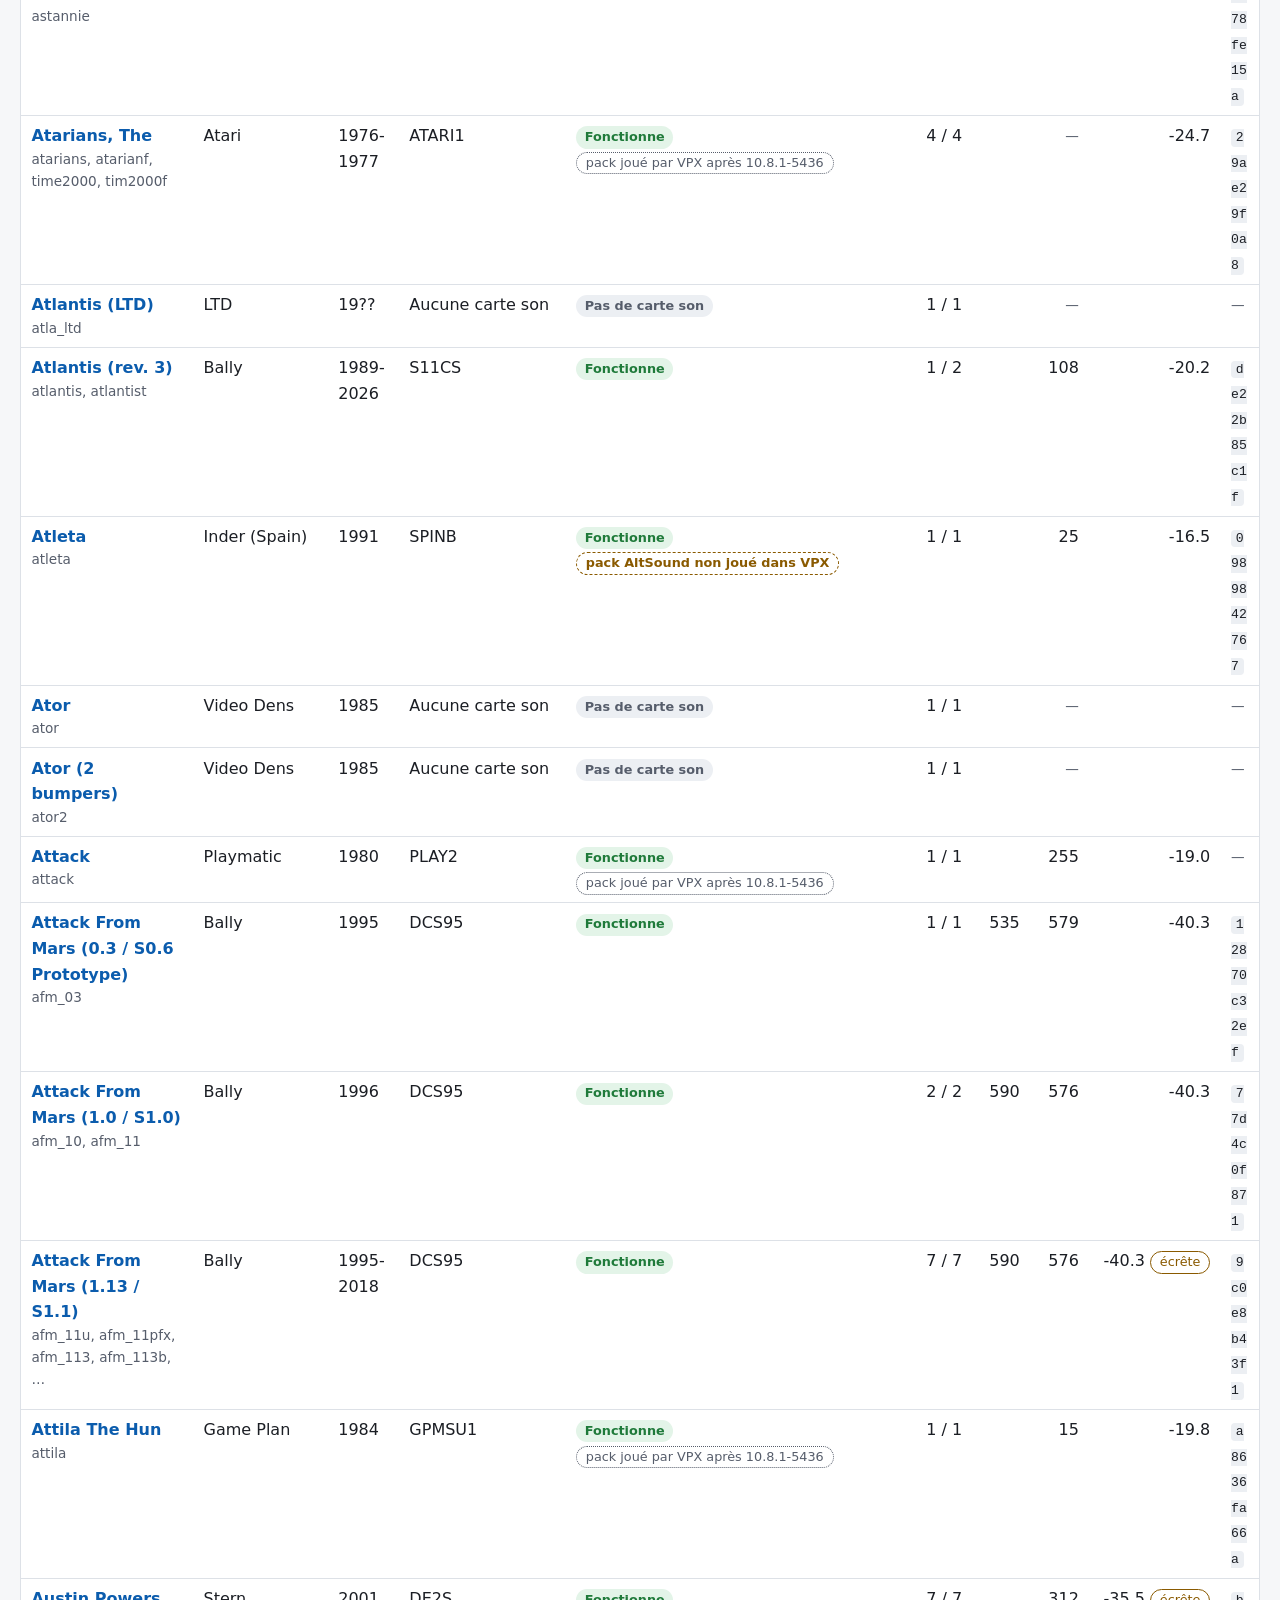
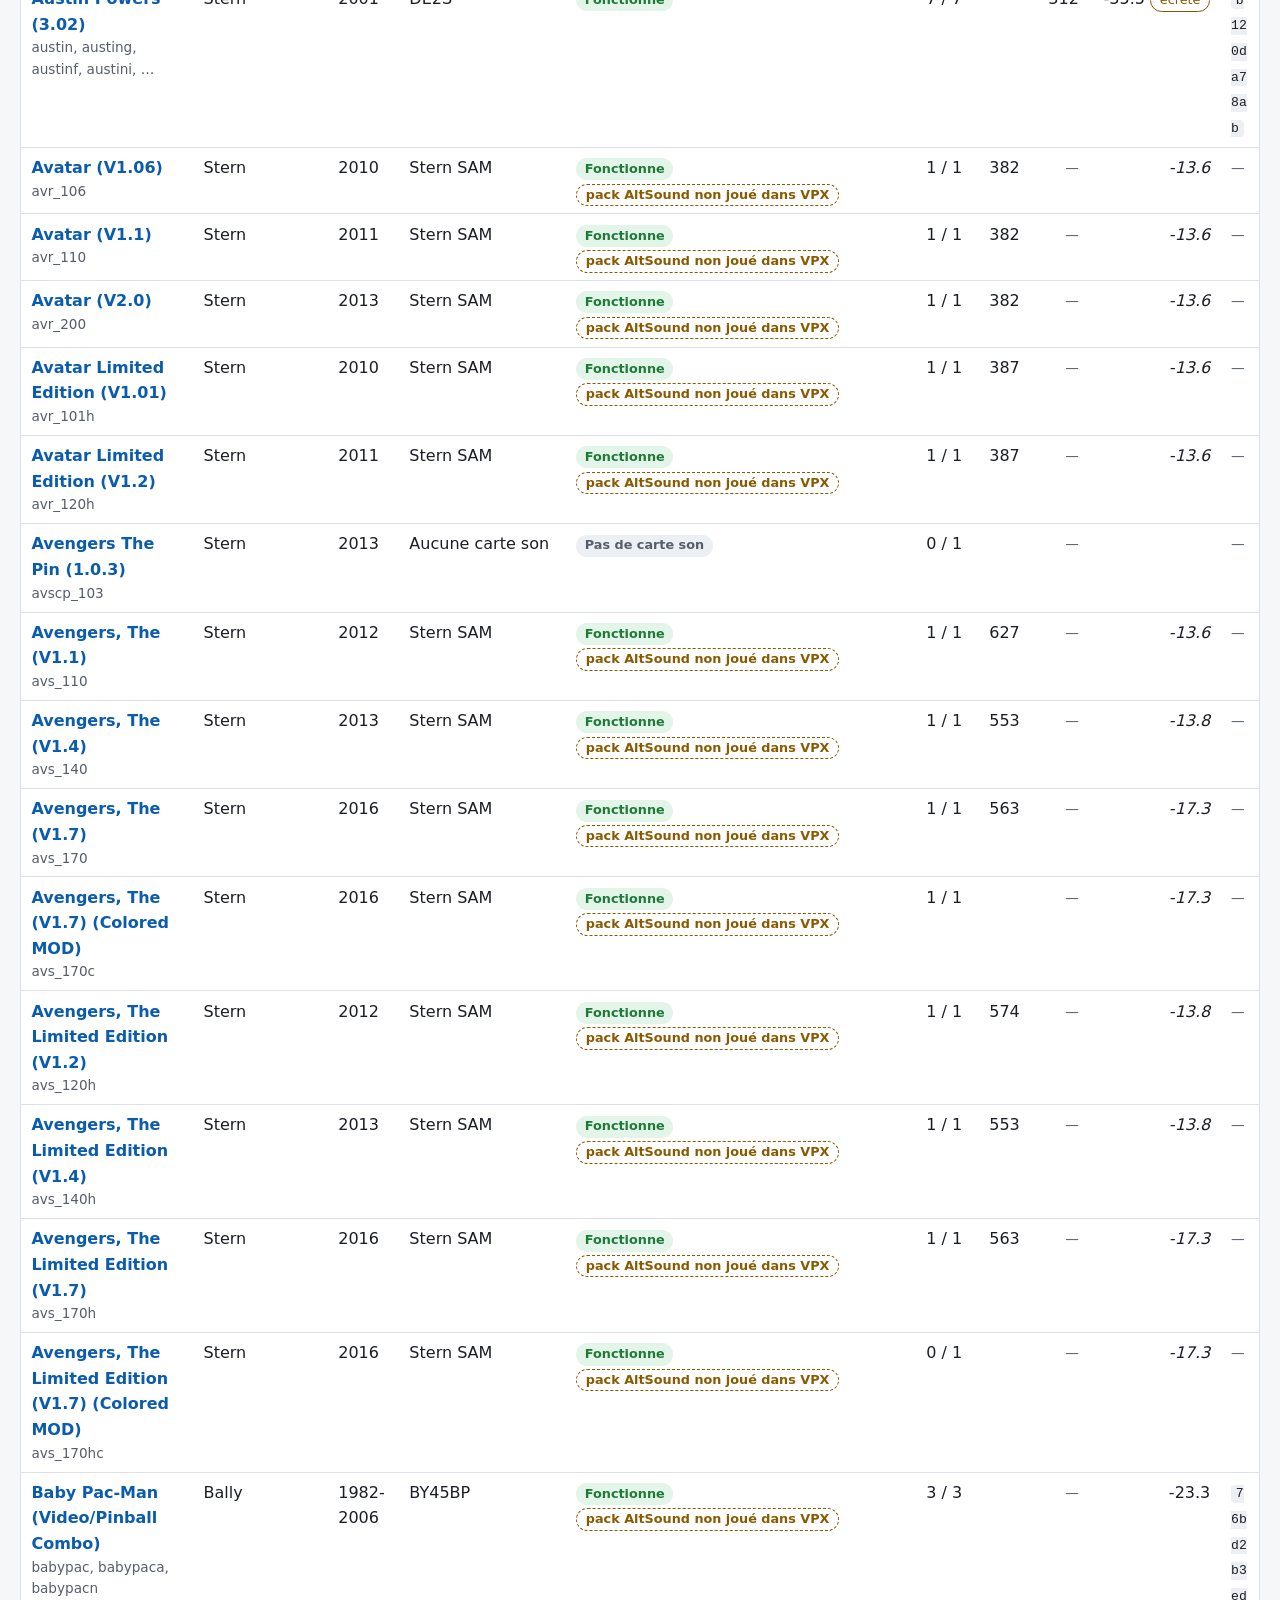
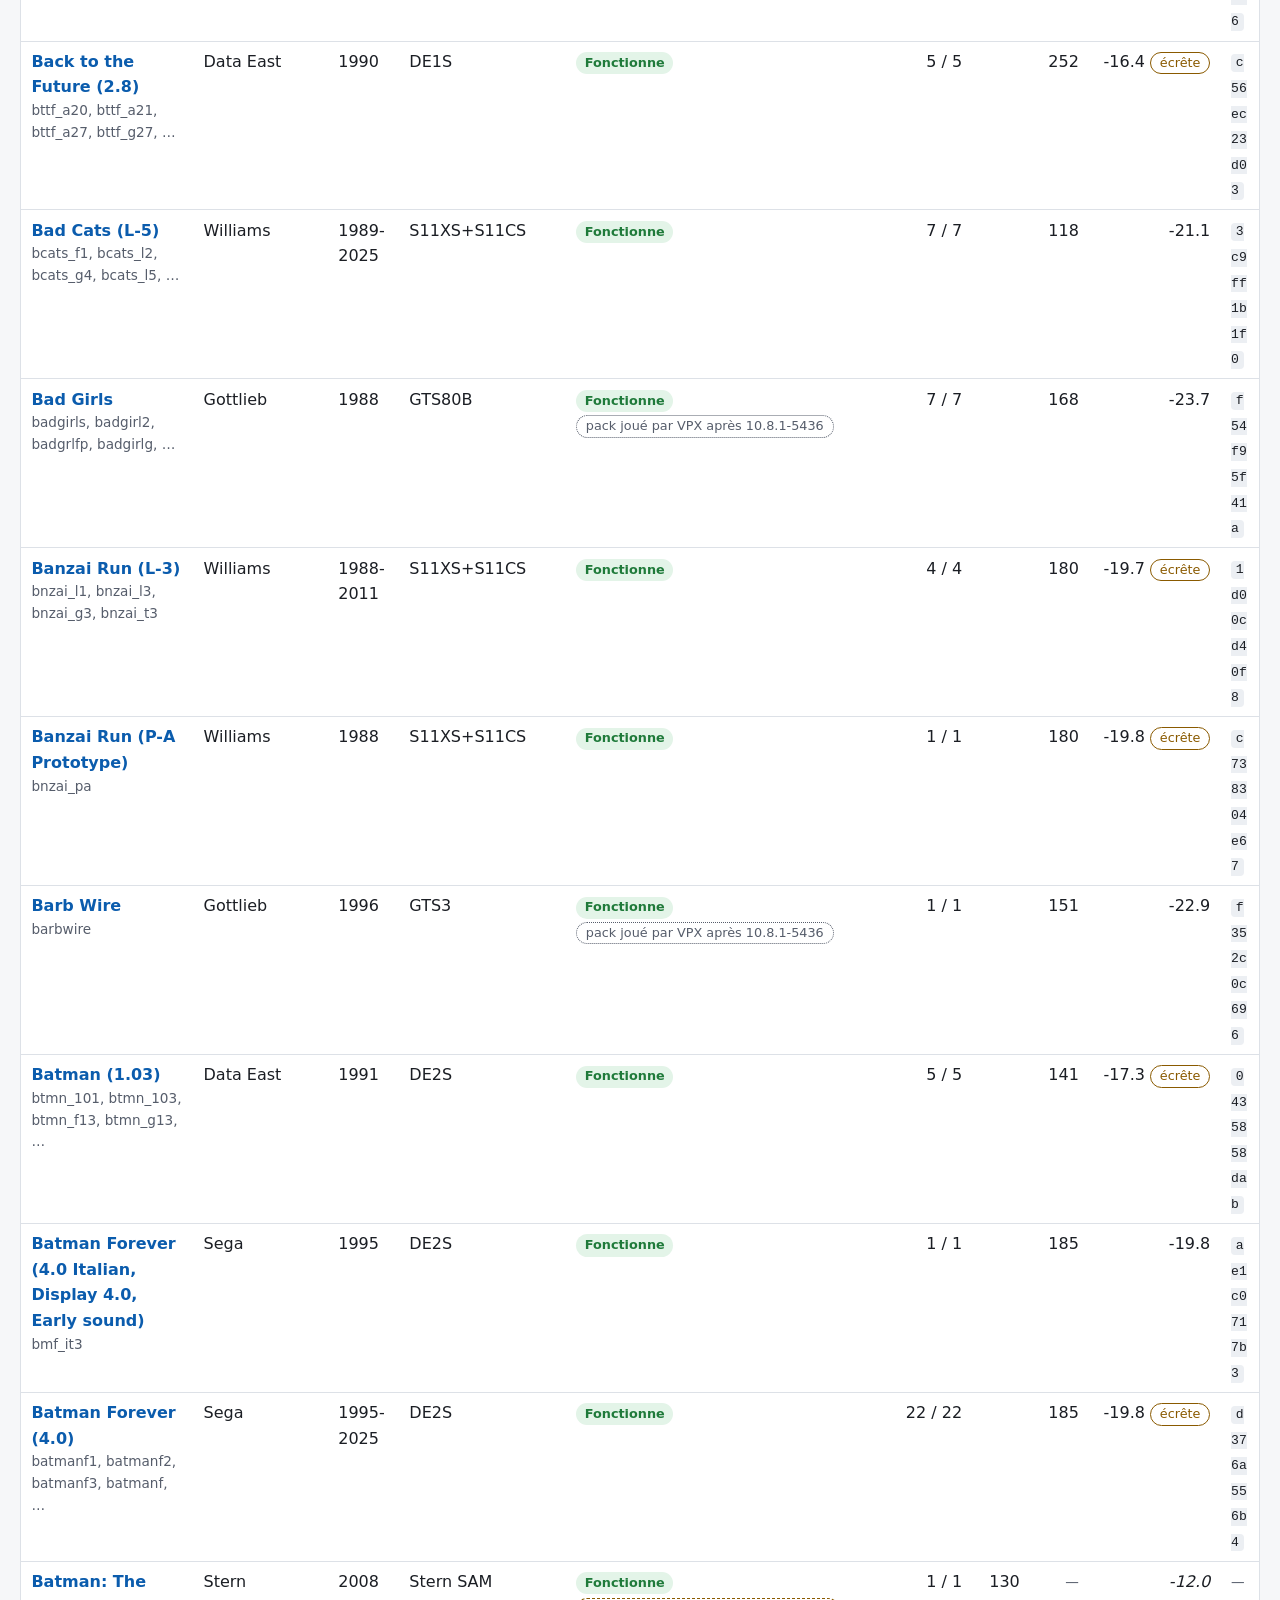
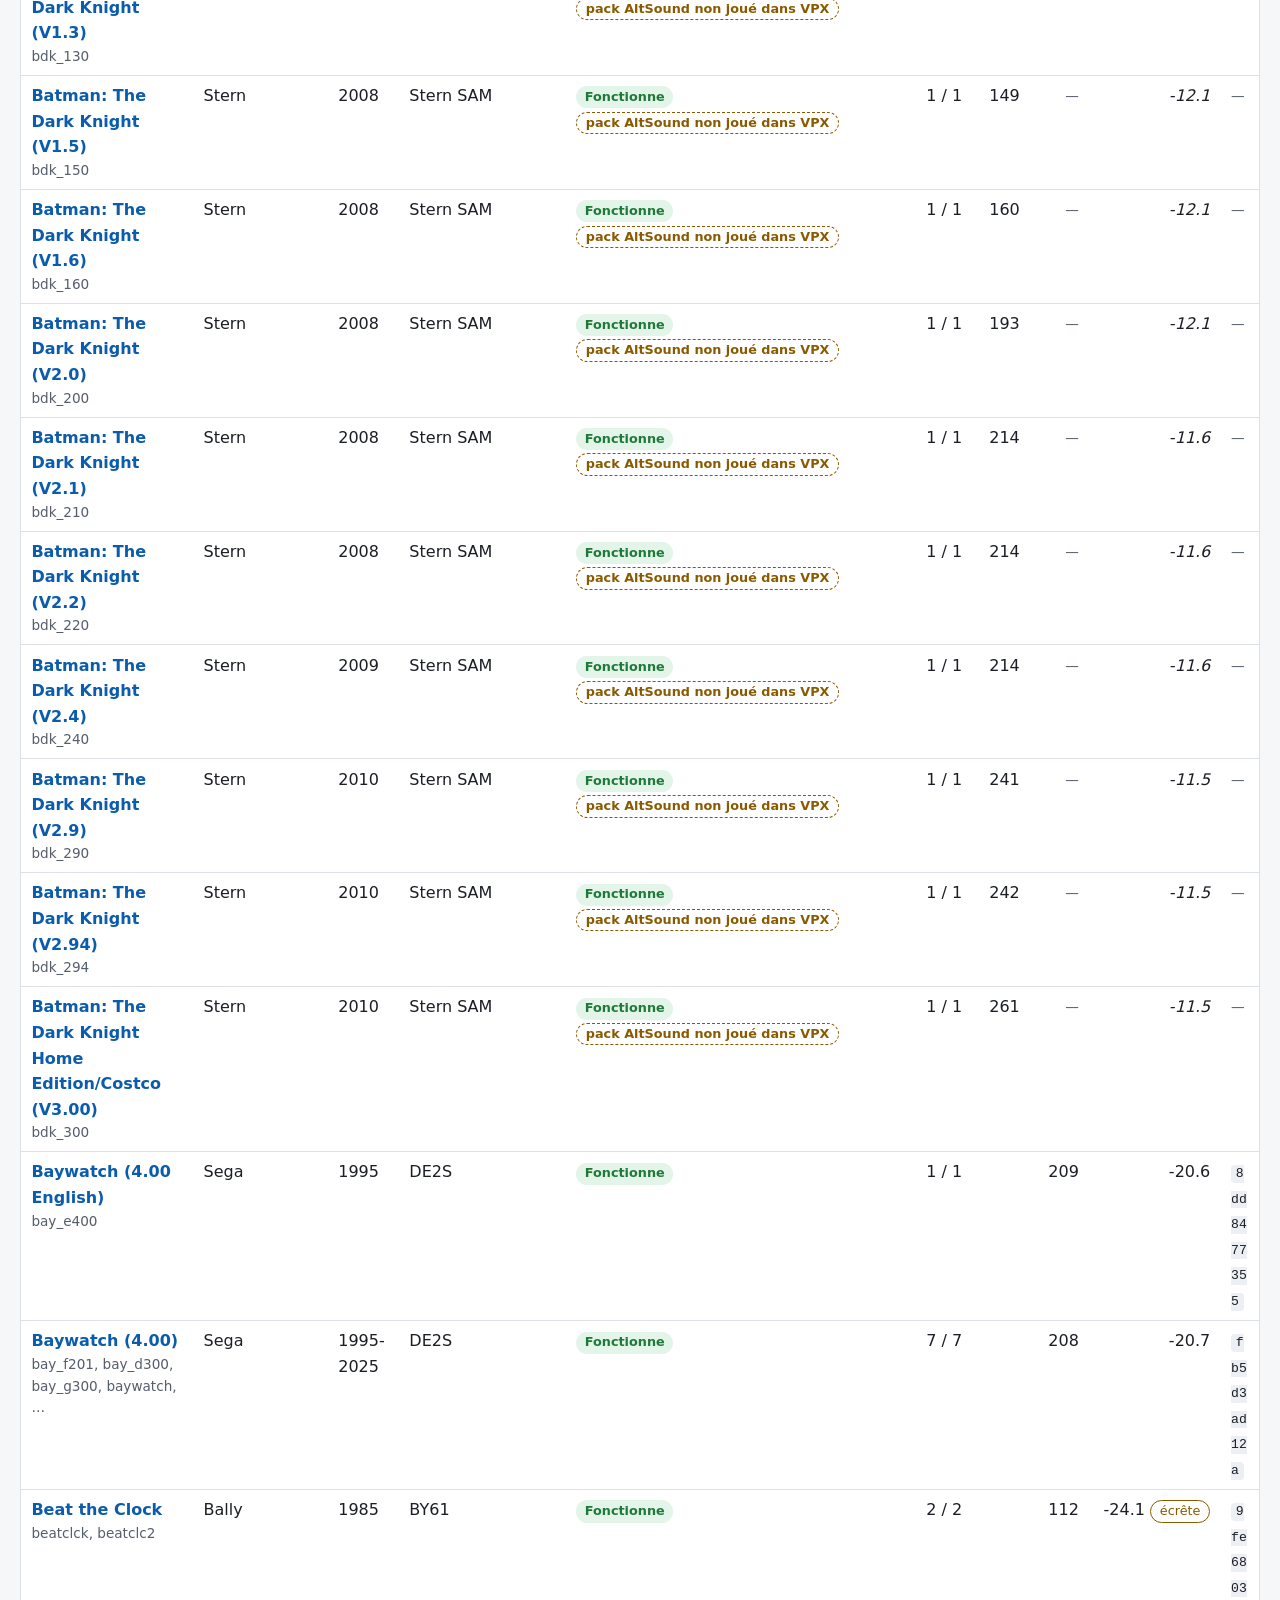
==== commit 31cf3e78: "Fix the CI lint, show the games at the reference volume on the site clippy needless_range_loop in tr" ====
--- a/docs/fr/index.html
+++ b/docs/fr/index.html
@@ -95,8 +95,9 @@
 pour les autres cartes : leurs commandes ne se trouvent qu'en les jouant.</li>
 <li><strong>LUFS</strong> : le volume sonore moyen des sons de l'entrée tels que rom2altsound les écrit, au volume
 d'usine du jeu, tels que PinMAME les joue dans VPinball : le volume intégré EBU R128 de tous les fichiers mis
-bout à bout (<code>loudness.lufs</code> de <code>catalog.json</code>). En italique : Stern SAM, décodé depuis l'image
-au niveau plein de chaque bus, pas le niveau d'une partie. Vide : pas encore mesuré. Un badge <em>écrête</em> :
+bout à bout (<code>loudness.lufs</code> de <code>catalog.json</code>). En italique : pas le niveau d'une partie. Stern SAM, décodé depuis l'image
+au niveau plein de chaque bus ; un jeu dont le volume d'usine n'a pas pu être mesuré, laissé au volume de
+référence ; et une approximation empruntée à un autre jeu (survolez pour la raison). Vide : pas encore mesuré. Un badge <em>écrête</em> :
 certains fichiers ont écrêté en émulation (échantillons à pleine échelle) ; son infobulle liste les pires
 (<code>loudness.clipping</code>), et le <code>manifest.json</code> du pack a les chiffres de chaque fichier.</li>
 </ul>
